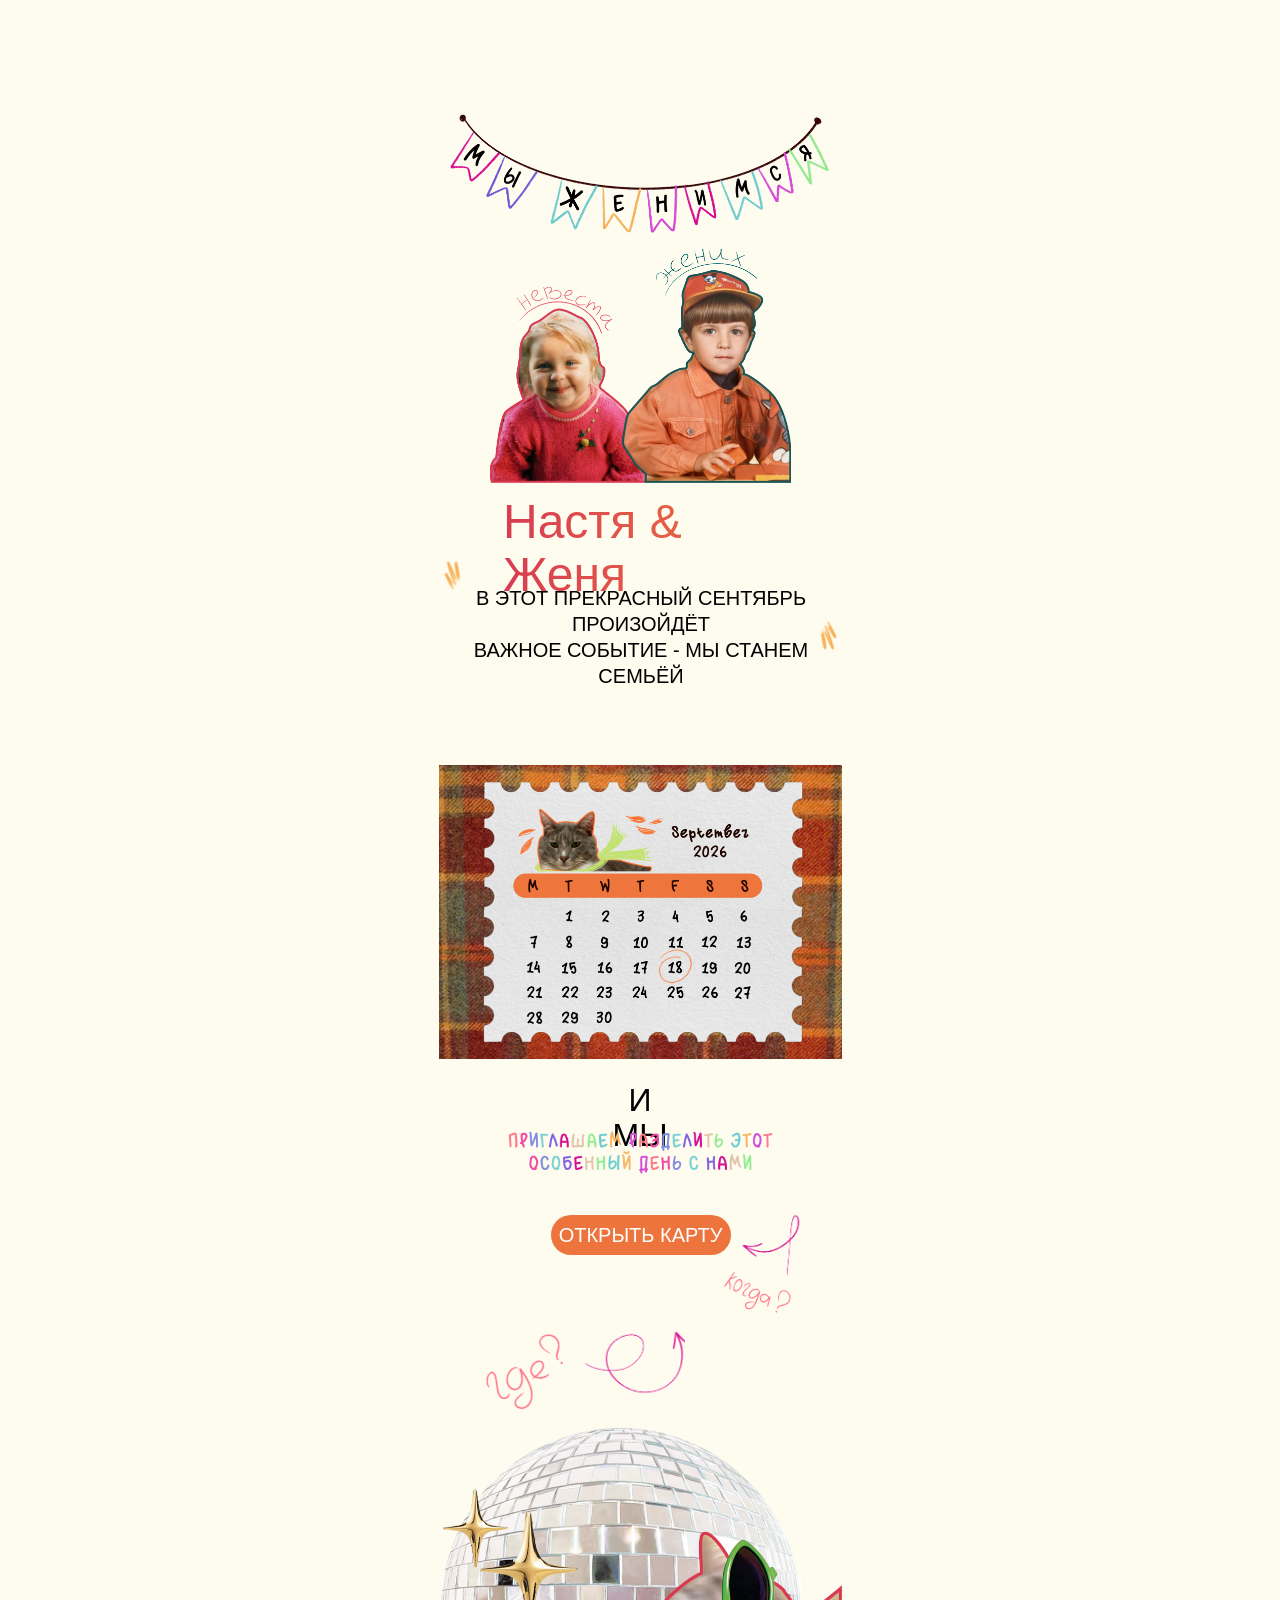
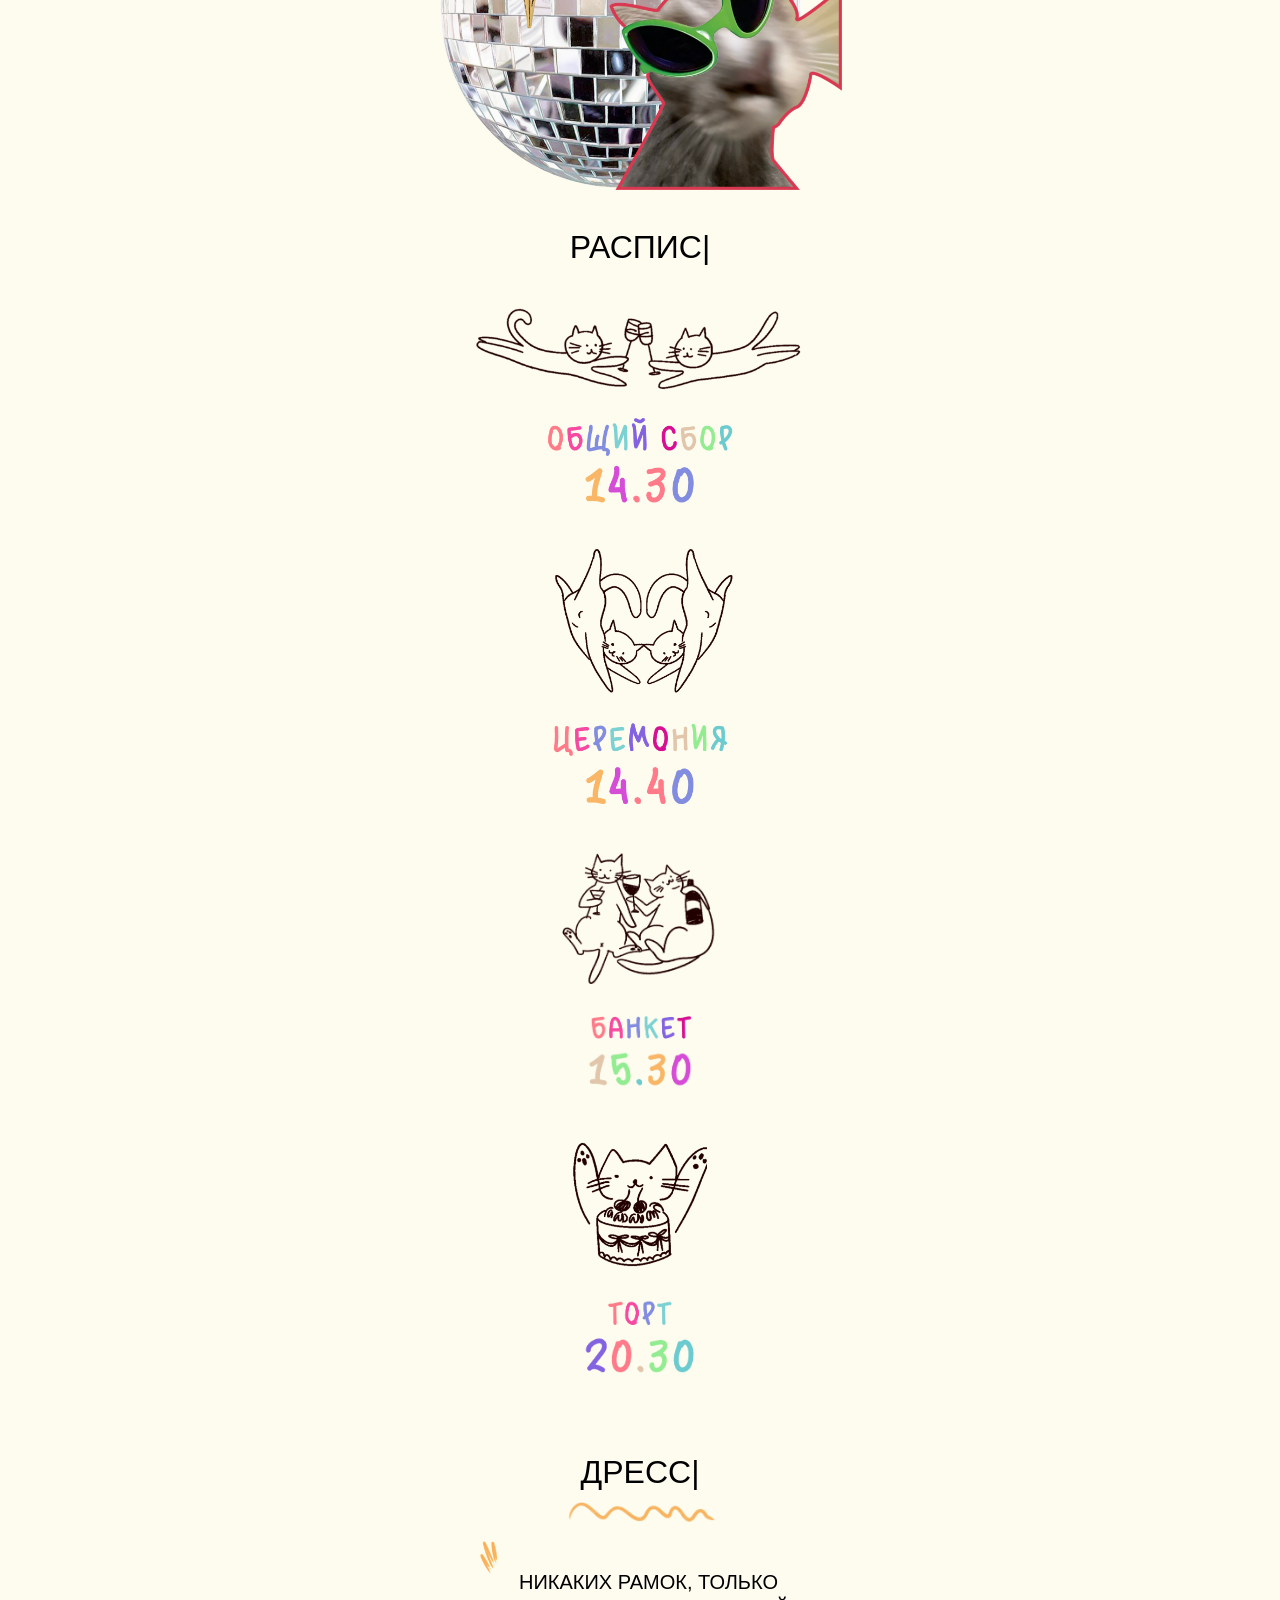
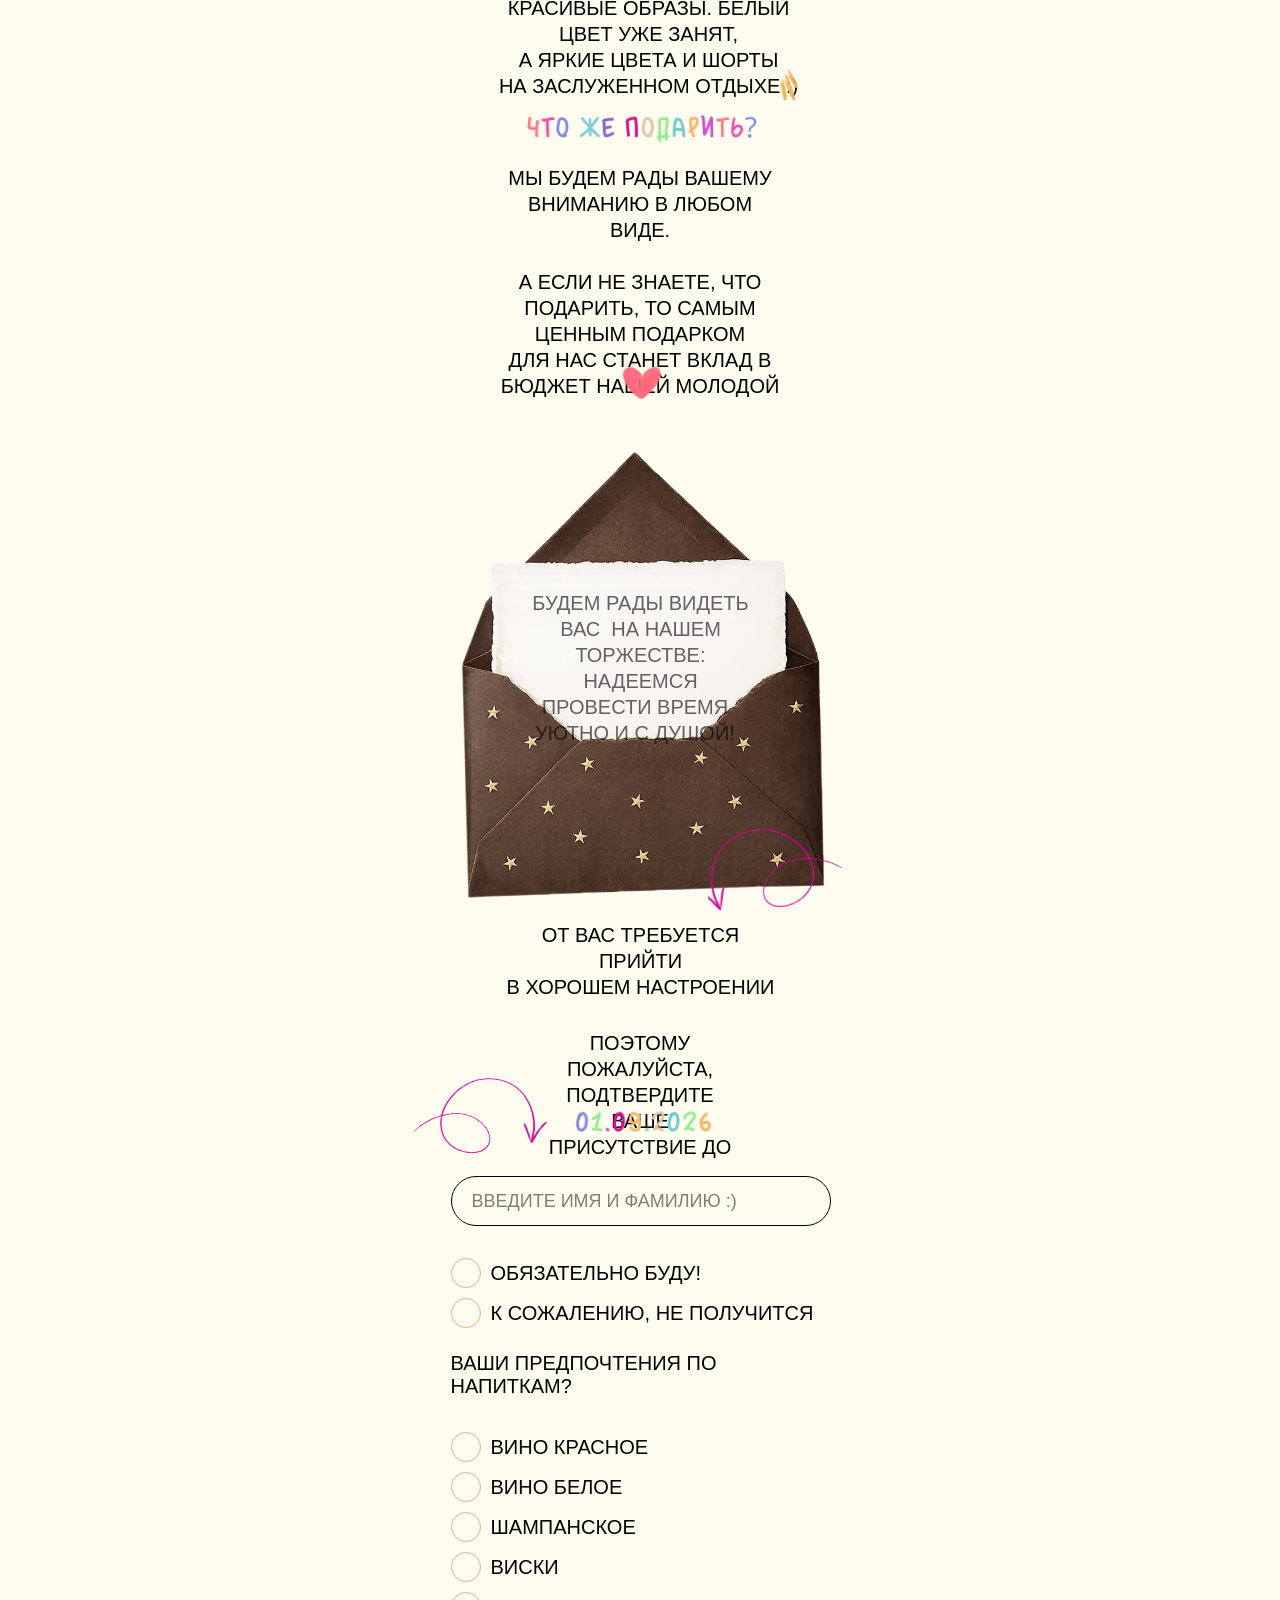
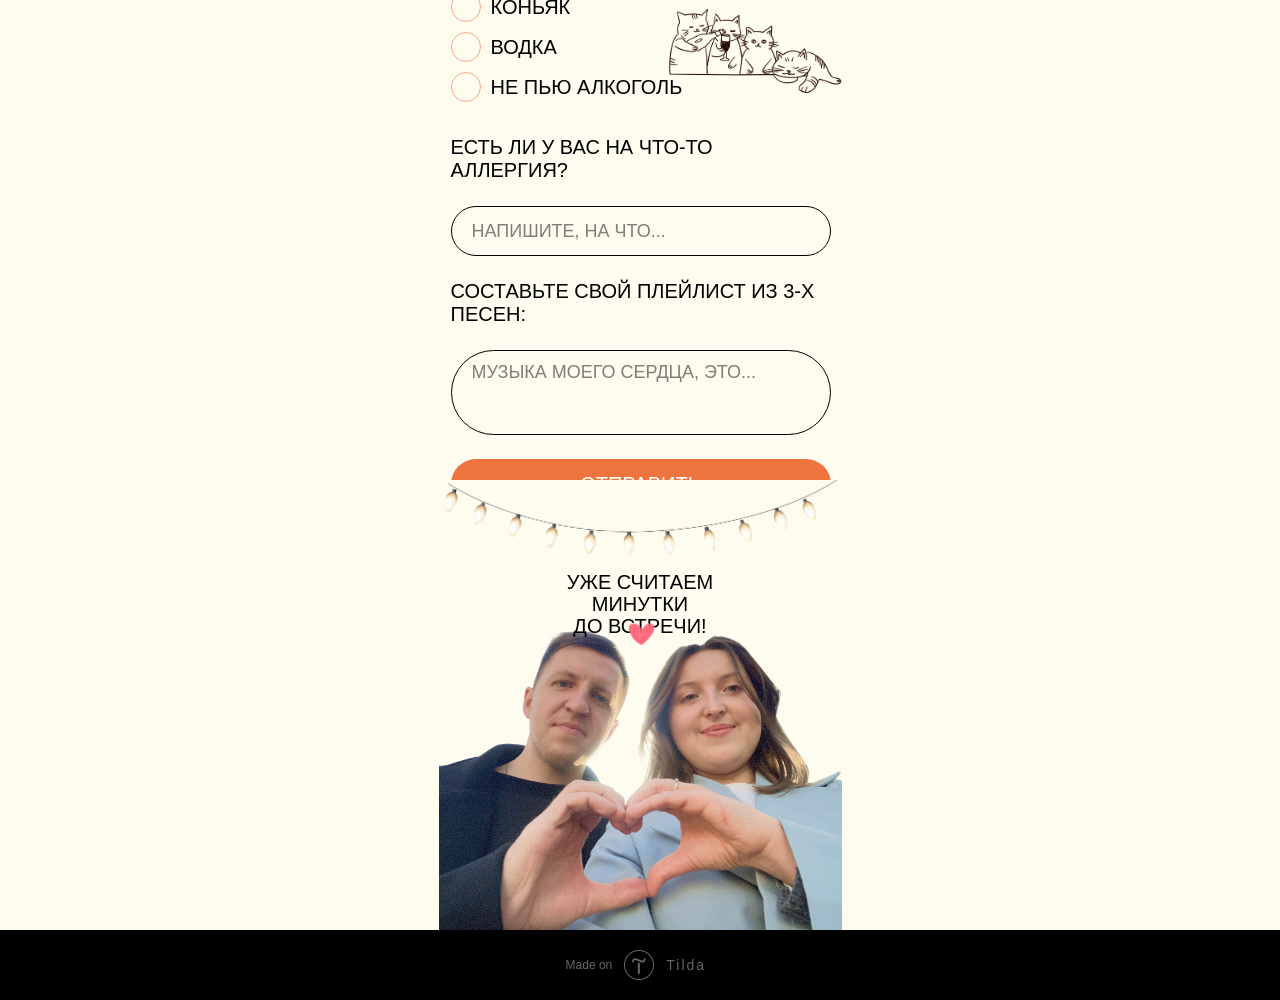
==== index.html @ 3c8f3f9c "renamed:    page196505209.html -> index.html" ====
<!DOCTYPE html> <html> <head> <meta charset="utf-8" /> <meta http-equiv="Content-Type" content="text/html; charset=utf-8" /> <meta name="viewport" content="width=device-width, initial-scale=1.0" /> <!--metatextblock--> <title>Настя и Женя - Мы женимся</title> <meta name="description" content="Этим прекрасным сентябрем, мы становимся семьей! Добро пожаловать!" /> <meta property="og:url" content="https://nastyajenya-wedding.tilda.ws" /> <meta property="og:title" content="Настя и Женя - Мы женимся" /> <meta property="og:description" content="Этим прекрасным сентябрем, мы становимся семьей! Добро пожаловать!" /> <meta property="og:type" content="website" /> <link rel="canonical" href="https://nastyajenya-wedding.tilda.ws"> <!--/metatextblock--> <meta name="format-detection" content="telephone=no" /> <meta http-equiv="x-dns-prefetch-control" content="on"> <link rel="dns-prefetch" href="https://ws.tildacdn.com">  <!--favicons--> <link rel="shortcut icon" href="/images/tildafavicon.ico" type="image/x-icon"/> <!--/favicons--> <!-- Assets --> <script src="https://neo.tildacdn.com/js/tilda-fallback-1.0.min.js" async charset="utf-8"></script> <link rel="stylesheet" href="/css/tilda-grid-3.0.min.css" type="text/css" media="all" onerror="this.loaderr='y';"/> <link rel="stylesheet" href="/css/tilda-blocks-page196505209.min.css?t=1787654492" type="text/css" media="all" onerror="this.loaderr='y';" /> <link rel="stylesheet" href="/css/tilda-animation-2.0.min.css" type="text/css" media="all" onerror="this.loaderr='y';" /> <link rel="stylesheet" href="/css/tilda-forms-1.0.min.css" type="text/css" media="all" onerror="this.loaderr='y';" /> <script nomodule src="/js/tilda-polyfill-1.0.min.js" charset="utf-8"></script> <script type="text/javascript">function t_onReady(func) {if(document.readyState!='loading') {func();} else {document.addEventListener('DOMContentLoaded',func);}}
function t_onFuncLoad(funcName,okFunc,time) {if(typeof window[funcName]==='function') {okFunc();} else {setTimeout(function() {t_onFuncLoad(funcName,okFunc,time);},(time||100));}}function t396_initialScale(t){var e=document.getElementById("rec"+t);if(e){var i=e.querySelector(".t396__artboard");if(i){window.tn_scale_initial_window_width||(window.tn_scale_initial_window_width=document.documentElement.clientWidth);var a=window.tn_scale_initial_window_width,r=[],n,l=i.getAttribute("data-artboard-screens");if(l){l=l.split(",");for(var o=0;o<l.length;o++)r[o]=parseInt(l[o],10)}else r=[320,480,640,960,1200];for(var o=0;o<r.length;o++){var d=r[o];a>=d&&(n=d)}var _="edit"===window.allrecords.getAttribute("data-tilda-mode"),c="center"===t396_getFieldValue(i,"valign",n,r),s="grid"===t396_getFieldValue(i,"upscale",n,r),w=t396_getFieldValue(i,"height_vh",n,r),g=t396_getFieldValue(i,"height",n,r),u=!!window.opr&&!!window.opr.addons||!!window.opera||-1!==navigator.userAgent.indexOf(" OPR/");if(!_&&c&&!s&&!w&&g&&!u){var h=parseFloat((a/n).toFixed(3)),f=[i,i.querySelector(".t396__carrier"),i.querySelector(".t396__filter")],v=Math.floor(parseInt(g,10)*h)+"px",p;i.style.setProperty("--initial-scale-height",v);for(var o=0;o<f.length;o++)f[o].style.setProperty("height","var(--initial-scale-height)");t396_scaleInitial__getElementsToScale(i).forEach((function(t){t.style.zoom=h}))}}}}function t396_scaleInitial__getElementsToScale(t){return t?Array.prototype.slice.call(t.children).filter((function(t){return t&&(t.classList.contains("t396__elem")||t.classList.contains("t396__group"))})):[]}function t396_getFieldValue(t,e,i,a){var r,n=a[a.length-1];if(!(r=i===n?t.getAttribute("data-artboard-"+e):t.getAttribute("data-artboard-"+e+"-res-"+i)))for(var l=0;l<a.length;l++){var o=a[l];if(!(o<=i)&&(r=o===n?t.getAttribute("data-artboard-"+e):t.getAttribute("data-artboard-"+e+"-res-"+o)))break}return r}window.TN_SCALE_INITIAL_VER="1.0",window.tn_scale_initial_window_width=null;</script> <script src="/js/tilda-scripts-3.0.min.js" charset="utf-8" defer onerror="this.loaderr='y';"></script> <script src="/js/tilda-blocks-page196505209.min.js?t=1787654492" charset="utf-8" async onerror="this.loaderr='y';"></script> <script src="/js/lazyload-1.3.min.export.js" charset="utf-8" async onerror="this.loaderr='y';"></script> <script src="/js/tilda-animation-2.0.min.js" charset="utf-8" async onerror="this.loaderr='y';"></script> <script src="/js/tilda-zero-1.1.min.js" charset="utf-8" async onerror="this.loaderr='y';"></script> <script src="/js/tilda-t635-typed-1.0.min.js" charset="utf-8" async onerror="this.loaderr='y';"></script> <script src="/js/tilda-forms-1.0.min.js" charset="utf-8" async onerror="this.loaderr='y';"></script> <script src="/js/tilda-zero-forms-1.0.min.js" charset="utf-8" async onerror="this.loaderr='y';"></script> <script src="/js/tilda-zero-scale-1.0.min.js" charset="utf-8" async onerror="this.loaderr='y';"></script> <script src="/js/tilda-events-1.0.min.js" charset="utf-8" async onerror="this.loaderr='y';"></script> <script type="text/javascript">window.dataLayer=window.dataLayer||[];</script> <script type="text/javascript">(function() {var ttt='cebo';var tt='oog';var re=new RegExp("bot|g" + tt + "le|yandex|baidu|bing|msn|duckduckbot|teoma|slurp|crawler|spider|robot|crawling|fa" + ttt + "ok","i");if((re.test(navigator.userAgent))===false&&typeof(sessionStorage)!='undefined'&&sessionStorage.getItem('visited')!=='y'&&document.visibilityState){var style=document.createElement('style');style.type='text/css';style.innerHTML='@media screen and (min-width: 980px) {.t-records {opacity: 0;}.t-records_animated {-webkit-transition: opacity ease-in-out .2s;-moz-transition: opacity ease-in-out .2s;-o-transition: opacity ease-in-out .2s;transition: opacity ease-in-out .2s;}.t-records.t-records_visible {opacity: 1;}}';document.getElementsByTagName('head')[0].appendChild(style);function t_setvisRecs(){var alr=document.querySelectorAll('.t-records');Array.prototype.forEach.call(alr,function(el) {el.classList.add("t-records_animated");});setTimeout(function() {Array.prototype.forEach.call(alr,function(el) {el.classList.add("t-records_visible");});sessionStorage.setItem("visited","y");},400);}
document.addEventListener('DOMContentLoaded',t_setvisRecs);}})();</script></head> <body class="t-body" style="margin:0;"> <!--allrecords--> <div id="allrecords" data-tilda-export="yes" class="t-records" data-hook="blocks-collection-content-node" data-tilda-project-id="32782109" data-tilda-page-id="196505209" data-tilda-formskey="4d643c7e4a899d64fe42d8e432782109" data-tilda-cookie="no" data-tilda-lazy="yes" data-tilda-root-zone="com" data-tilda-project-country="RU"> <div id="rec3158245501" class="r t-rec" style=" " data-animationappear="off" data-record-type="396"> <!-- T396 --> <style>#rec3158245501 .t396__artboard{min-height:550px;height:85vh;background-color:#fefcef;}#rec3158245501 .t396__filter{min-height:550px;height:85vh;}#rec3158245501 .t396__carrier{min-height:550px;height:85vh;background-position:center center;background-attachment:scroll;background-size:cover;background-repeat:no-repeat;}@media screen and (max-width:402px){#rec3158245501 .t396__artboard,#rec3158245501 .t396__filter,#rec3158245501 .t396__carrier{}#rec3158245501 .t396__filter{}#rec3158245501 .t396__carrier{background-attachment:scroll;}}#rec3158245501 .tn-elem[data-elem-id="1787152535858"]{z-index:3;top:calc(42.5vh + 275px - 255px + -175px);left:calc(50% - 150.5px + 0px);width:301px;height:255px;}#rec3158245501 .tn-elem[data-elem-id="1787152535858"] .tn-atom{border-radius:0px 0px 0px 0px;background-position:center center;background-size:cover;background-repeat:no-repeat;border-width:var(--t396-borderwidth,0);border-style:var(--t396-borderstyle,solid);border-color:var(--t396-bordercolor,transparent);transition:background-color var(--t396-speedhover,0s) ease-in-out,color var(--t396-speedhover,0s) ease-in-out,border-color var(--t396-speedhover,0s) ease-in-out,box-shadow var(--t396-shadowshoverspeed,0.2s) ease-in-out;}@media screen and (max-width:402px){#rec3158245501 .tn-elem[data-elem-id="1787152535858"]{display:table;top:calc(550px - 255px + -176px);left:calc(50% - 150.5px + 1px);width:301px;height:254px;}}#rec3158245501 .tn-elem[data-elem-id="1787152609378"]{z-index:3;top:calc(42.5vh - 275px + 0px);left:calc(50% - 201.5px + 8px);width:403px;height:145px;}#rec3158245501 .tn-elem[data-elem-id="1787152609378"] .tn-atom{border-radius:0px 0px 0px 0px;background-position:center center;background-size:cover;background-repeat:no-repeat;border-width:var(--t396-borderwidth,0);border-style:var(--t396-borderstyle,solid);border-color:var(--t396-bordercolor,transparent);transition:background-color var(--t396-speedhover,0s) ease-in-out,color var(--t396-speedhover,0s) ease-in-out,border-color var(--t396-speedhover,0s) ease-in-out,box-shadow var(--t396-shadowshoverspeed,0.2s) ease-in-out;}@media screen and (max-width:402px){#rec3158245501 .tn-elem[data-elem-id="1787152609378"]{display:table;top:0px;left:calc(50% - 200px + 4px);width:408px;height:144px;}}#rec3158245501 .tn-elem[data-elem-id="1787153445156"]{z-index:3;top:calc(42.5vh - 275px + 387px);left:calc(50% - 201.5px + 64px);width:275px;height:53px;}#rec3158245501 .tn-elem[data-elem-id="1787153445156"] .tn-atom{vertical-align:middle;color:transparent;background-image:linear-gradient(0.25turn,rgba(215,60,82,1) 0%,rgba(238,116,62,1) 100%);-webkit-background-clip:text;will-change:transform;font-size:48px;font-family:var(--t-text-font,Arial);line-height:1.1;font-weight:400;background-position:center center;border-width:var(--t396-borderwidth,0);border-style:var(--t396-borderstyle,solid);border-color:var(--t396-bordercolor,transparent);transition:background-color var(--t396-speedhover,0s) ease-in-out,color var(--t396-speedhover,0s) ease-in-out,border-color var(--t396-speedhover,0s) ease-in-out,box-shadow var(--t396-shadowshoverspeed,0.2s) ease-in-out;--t396-shadow-text-opacity:100%;text-shadow:var(--t396-shadow-text-x,0px) var(--t396-shadow-text-y,0px) var(--t396-shadow-text-blur,0px) rgba(var(--t396-shadow-text-color),var(--t396-shadow-text-opacity,100%));}@media screen and (max-width:402px){#rec3158245501 .tn-elem[data-elem-id="1787153445156"]{display:table;top:386px;left:calc(50% - 200px + 63px);width:px;}#rec3158245501 .tn-elem[data-elem-id="1787153445156"] .tn-atom{white-space:normal;background-size:cover;}}#rec3158245501 .tn-elem[data-elem-id="1787153730765"]{color:#000000;text-align:center;z-index:3;top:calc(42.5vh - 275px + 477px);left:calc(50% - 201.5px + 21px);width:363px;height:auto;}#rec3158245501 .tn-elem[data-elem-id="1787153730765"] .tn-atom{vertical-align:middle;color:#000000;font-size:20px;font-family:var(--t-text-font,Arial);line-height:1.3;font-weight:400;text-transform:uppercase;background-position:center center;border-width:var(--t396-borderwidth,0);border-style:var(--t396-borderstyle,solid);border-color:var(--t396-bordercolor,transparent);transition:background-color var(--t396-speedhover,0s) ease-in-out,color var(--t396-speedhover,0s) ease-in-out,border-color var(--t396-speedhover,0s) ease-in-out,box-shadow var(--t396-shadowshoverspeed,0.2s) ease-in-out;--t396-shadow-text-opacity:100%;text-shadow:var(--t396-shadow-text-x,0px) var(--t396-shadow-text-y,0px) var(--t396-shadow-text-blur,0px) rgba(var(--t396-shadow-text-color),var(--t396-shadow-text-opacity,100%));}@media screen and (max-width:402px){#rec3158245501 .tn-elem[data-elem-id="1787153730765"]{display:table;top:479px;left:calc(50% - 200px + 19px);width:px;height:auto;}#rec3158245501 .tn-elem[data-elem-id="1787153730765"] .tn-atom{white-space:normal;background-size:cover;}}#rec3158245501 .tn-elem[data-elem-id="1787154121049"]{z-index:3;top:calc(42.5vh - 275px + 513px);left:calc(50% - 201.5px + 379px);width:20px;height:30px;}#rec3158245501 .tn-elem[data-elem-id="1787154121049"] .tn-atom{border-radius:0px 0px 0px 0px;background-position:center center;background-size:cover;background-repeat:no-repeat;border-width:var(--t396-borderwidth,0);border-style:var(--t396-borderstyle,solid);border-color:var(--t396-bordercolor,transparent);transition:background-color var(--t396-speedhover,0s) ease-in-out,color var(--t396-speedhover,0s) ease-in-out,border-color var(--t396-speedhover,0s) ease-in-out,box-shadow var(--t396-shadowshoverspeed,0.2s) ease-in-out;-webkit-transform:rotate(180deg);-moz-transform:rotate(180deg);transform:rotate(180deg);}@media screen and (max-width:402px){#rec3158245501 .tn-elem[data-elem-id="1787154121049"]{display:table;top:522px;left:calc(50% - 200px + 375px);}}#rec3158245501 .tn-elem[data-elem-id="1787154170914000002"]{z-index:3;top:calc(42.5vh - 275px + 452px);left:calc(50% - 201.5px + 4px);width:20px;height:30px;}#rec3158245501 .tn-elem[data-elem-id="1787154170914000002"] .tn-atom{border-radius:0px 0px 0px 0px;background-position:center center;background-size:cover;background-repeat:no-repeat;border-width:var(--t396-borderwidth,0);border-style:var(--t396-borderstyle,solid);border-color:var(--t396-bordercolor,transparent);transition:background-color var(--t396-speedhover,0s) ease-in-out,color var(--t396-speedhover,0s) ease-in-out,border-color var(--t396-speedhover,0s) ease-in-out,box-shadow var(--t396-shadowshoverspeed,0.2s) ease-in-out;}@media screen and (max-width:402px){#rec3158245501 .tn-elem[data-elem-id="1787154170914000002"]{display:table;top:449px;left:calc(50% - 200px + 0px);width:20px;height:30px;}}</style> <div class='t396'> <div class="t396__artboard" data-artboard-recid="3158245501" data-artboard-screens="400,403" data-artboard-height="550" data-artboard-valign="center" data-artboard-height_vh="85" data-artboard-upscale="grid"> <div class="t396__carrier" data-artboard-recid="3158245501"></div> <div class="t396__filter" data-artboard-recid="3158245501"></div> <div class='t396__elem tn-elem tn-elem__31582455011787152535858' data-elem-id='1787152535858' data-elem-type='shape' data-field-top-value="-175" data-field-left-value="0" data-field-height-value="255" data-field-width-value="301" data-field-axisy-value="bottom" data-field-axisx-value="center" data-field-container-value="grid" data-field-topunits-value="px" data-field-leftunits-value="px" data-field-heightunits-value="px" data-field-widthunits-value="px" data-field-top-res-400-value="-176" data-field-left-res-400-value="1" data-field-height-res-400-value="254" data-field-width-res-400-value="301"> <div class='tn-atom t-bgimg' data-original="/images/tild3966-3834-4439-b531-386536353866____.png"
aria-label='' role="img"> </div> </div> <div class='t396__elem tn-elem tn-elem__31582455011787152609378 t-animate' data-elem-id='1787152609378' data-elem-type='shape' data-field-top-value="0" data-field-left-value="8" data-field-height-value="145" data-field-width-value="403" data-field-axisy-value="top" data-field-axisx-value="left" data-field-container-value="grid" data-field-topunits-value="px" data-field-leftunits-value="px" data-field-heightunits-value="px" data-field-widthunits-value="px" data-animate-style="fadeindown" data-animate-duration="1" data-animate-distance="100" data-animate-mobile="y" data-field-top-res-400-value="0" data-field-left-res-400-value="4" data-field-height-res-400-value="144" data-field-width-res-400-value="408"> <div class='tn-atom t-bgimg' data-original="/images/tild3432-3964-4831-a666-633435316364__photo.png"
aria-label='' role="img"> </div> </div> <div class='t396__elem tn-elem tn-elem__31582455011787153445156' data-elem-id='1787153445156' data-elem-type='text' data-field-top-value="387" data-field-left-value="64" data-field-height-value="53" data-field-width-value="275" data-field-axisy-value="top" data-field-axisx-value="left" data-field-container-value="grid" data-field-topunits-value="px" data-field-leftunits-value="px" data-field-heightunits-value="px" data-field-widthunits-value="px" data-animate-mobile="y" data-field-textfit-value="fixedsize" data-field-fontsize-value="48" data-field-top-res-400-value="386" data-field-left-res-400-value="63"> <div class='tn-atom'field='tn_text_1787153445156'>Настя &amp; Женя</div> </div> <div class='t396__elem tn-elem tn-elem__31582455011787153730765' data-elem-id='1787153730765' data-elem-type='text' data-field-top-value="477" data-field-left-value="21" data-field-height-value="52" data-field-width-value="363" data-field-axisy-value="top" data-field-axisx-value="left" data-field-container-value="grid" data-field-topunits-value="px" data-field-leftunits-value="px" data-field-heightunits-value="px" data-field-widthunits-value="px" data-animate-mobile="y" data-field-textfit-value="autoheight" data-field-fontsize-value="20" data-field-top-res-400-value="479" data-field-left-res-400-value="19"> <div class='tn-atom'field='tn_text_1787153730765'>в этот прекрасный сентябрь произойдёт<br />важное событие - мы станем семьёй</div> </div> <div class='t396__elem tn-elem tn-elem__31582455011787154121049 t-animate' data-elem-id='1787154121049' data-elem-type='shape' data-field-top-value="513" data-field-left-value="379" data-field-height-value="30" data-field-width-value="20" data-field-axisy-value="top" data-field-axisx-value="left" data-field-container-value="grid" data-field-topunits-value="px" data-field-leftunits-value="px" data-field-heightunits-value="px" data-field-widthunits-value="px" data-animate-style="fadeinleft" data-animate-duration="1" data-animate-distance="100" data-animate-trigger-offset="50" data-animate-mobile="y" data-field-widthmode-value="fixed" data-field-heightmode-value="fixed" data-field-top-res-400-value="522" data-field-left-res-400-value="375"> <div class='tn-atom t-bgimg' data-original="/images/tild6438-6233-4139-a239-633338303565__zvezdy_polosochki_2.png"
aria-label='' role="img"> </div> </div> <div class='t396__elem tn-elem tn-elem__31582455011787154170914000002 t-animate' data-elem-id='1787154170914000002' data-elem-type='shape' data-field-top-value="452" data-field-left-value="4" data-field-height-value="30" data-field-width-value="20" data-field-axisy-value="top" data-field-axisx-value="left" data-field-container-value="grid" data-field-topunits-value="px" data-field-leftunits-value="px" data-field-heightunits-value="px" data-field-widthunits-value="px" data-animate-style="fadeinright" data-animate-duration="1" data-animate-distance="100" data-animate-trigger-offset="50" data-animate-mobile="y" data-field-widthmode-value="fixed" data-field-heightmode-value="fixed" data-field-top-res-400-value="449" data-field-left-res-400-value="0" data-field-height-res-400-value="30" data-field-width-res-400-value="20" data-field-container-res-400-value="grid"> <div class='tn-atom t-bgimg' data-original="/images/tild6438-6233-4139-a239-633338303565__zvezdy_polosochki_2.png"
aria-label='' role="img"> </div> </div> </div> </div> <script>t_onReady(function() {t_onFuncLoad('t396_init',function() {t396_init('3158245501');});});</script> <!-- /T396 --> </div> <div id="rec3177687701" class="r t-rec" style=" " data-animationappear="off" data-record-type="396"> <!-- T396 --> <style>#rec3177687701 .t396__artboard{min-height:550px;height:0vh;background-color:#fefcef;}#rec3177687701 .t396__filter{min-height:550px;height:0vh;}#rec3177687701 .t396__carrier{min-height:550px;height:0vh;background-position:center center;background-attachment:scroll;background-size:cover;background-repeat:no-repeat;}@media screen and (max-width:402px){#rec3177687701 .t396__artboard,#rec3177687701 .t396__filter,#rec3177687701 .t396__carrier{}#rec3177687701 .t396__filter{}#rec3177687701 .t396__carrier{background-attachment:scroll;}}#rec3177687701 .tn-elem[data-elem-id="1787217645860"]{color:#000000;text-align:center;z-index:3;top:318px;left:calc(50% - 201.5px + 165px);width:73px;height:auto;}#rec3177687701 .tn-elem[data-elem-id="1787217645860"] .tn-atom{vertical-align:middle;color:#000000;font-size:32px;font-family:var(--t-text-font,Arial);line-height:1.1;font-weight:400;text-transform:uppercase;background-position:center center;border-width:var(--t396-borderwidth,0);border-style:var(--t396-borderstyle,solid);border-color:var(--t396-bordercolor,transparent);transition:background-color var(--t396-speedhover,0s) ease-in-out,color var(--t396-speedhover,0s) ease-in-out,border-color var(--t396-speedhover,0s) ease-in-out,box-shadow var(--t396-shadowshoverspeed,0.2s) ease-in-out;--t396-shadow-text-opacity:100%;text-shadow:var(--t396-shadow-text-x,0px) var(--t396-shadow-text-y,0px) var(--t396-shadow-text-blur,0px) rgba(var(--t396-shadow-text-color),var(--t396-shadow-text-opacity,100%));}@media screen and (max-width:402px){#rec3177687701 .tn-elem[data-elem-id="1787217645860"]{display:table;left:calc(50% - 200px + 164px);width:px;height:auto;}#rec3177687701 .tn-elem[data-elem-id="1787217645860"] .tn-atom{white-space:normal;background-size:cover;}}#rec3177687701 .tn-elem[data-elem-id="1787218428026"]{z-index:3;top:365px;left:calc(50% - 201.5px + 63px);width:277px;height:45px;}#rec3177687701 .tn-elem[data-elem-id="1787218428026"] .tn-atom{border-radius:0px 0px 0px 0px;background-position:center center;background-size:cover;background-repeat:no-repeat;border-width:var(--t396-borderwidth,0);border-style:var(--t396-borderstyle,solid);border-color:var(--t396-bordercolor,transparent);transition:background-color var(--t396-speedhover,0s) ease-in-out,color var(--t396-speedhover,0s) ease-in-out,border-color var(--t396-speedhover,0s) ease-in-out,box-shadow var(--t396-shadowshoverspeed,0.2s) ease-in-out;}@media screen and (max-width:402px){#rec3177687701 .tn-elem[data-elem-id="1787218428026"]{display:table;left:calc(50% - 200px + 62px);}}#rec3177687701 .tn-elem[data-elem-id="1787218473862"]{color:#ffffff;text-align:center;z-index:3;top:450px;left:calc(50% - 201.5px + 112px);width:180px;height:40px;}#rec3177687701 .tn-elem[data-elem-id="1787218473862"] .tn-atom{color:#ffffff;font-size:20px;font-family:var(--t-text-font,Arial);line-height:1.3;font-weight:400;border-radius:30px 30px 30px 30px;background-position:center center;--t396-speedhover:0.2s;transition:background-color var(--t396-speedhover,0s) ease-in-out,color var(--t396-speedhover,0s) ease-in-out,border-color var(--t396-speedhover,0s) ease-in-out,box-shadow var(--t396-shadowshoverspeed,0.2s) ease-in-out;--t396-bgcolor-color:#ee743e;--t396-bgcolor-image:none;background-color:var(--t396-bgcolor-color,transparent);-webkit-box-pack:center;-ms-flex-pack:center;justify-content:center;}#rec3177687701 .tn-elem[data-elem-id="1787218473862"] .tn-atom::after{display:none;}#rec3177687701 .tn-elem[data-elem-id="1787218473862"] .tn-atom .tn-atom__button-content{column-gap:10px;padding:0px 0px 0px 0px;}#rec3177687701 .tn-elem[data-elem-id="1787218473862"] .tn-atom .tn-atom__button-text{transition:color var(--t396-speedhover,0s) ease-in-out;color:#ffffff;}#rec3177687701 .tn-elem[data-elem-id="1787218473862"] .tn-atom .tn-atom__button-border::before{display:none;}#rec3177687701 .tn-elem[data-elem-id="1787218473862"] .tn-atom .tn-atom__button-border::after{display:none;}@media (hover),(min-width:0\0){#rec3177687701 .tn-elem[data-elem-id="1787218473862"] .tn-atom:hover::after{opacity:0;}#rec3177687701 .tn-elem[data-elem-id="1787218473862"] .tn-atom:hover{animation-name:none;}}@media screen and (max-width:402px){#rec3177687701 .tn-elem[data-elem-id="1787218473862"]{display:block;left:calc(50% - 200px + 110px);width:px;}#rec3177687701 .tn-elem[data-elem-id="1787218473862"] .tn-atom{white-space:normal;background-size:cover;background-color:var(--t396-bgcolor-color,transparent);}#rec3177687701 .tn-elem[data-elem-id="1787218473862"] .tn-atom::after{display:none;}#rec3177687701 .tn-elem[data-elem-id="1787218473862"] .tn-atom .tn-atom__button-text{overflow:visible;}#rec3177687701 .tn-elem[data-elem-id="1787218473862"] .tn-atom .tn-atom__button-border::before{display:none;}#rec3177687701 .tn-elem[data-elem-id="1787218473862"] .tn-atom .tn-atom__button-border::after{display:none;}@media (hover),(min-width:0\0){#rec3177687701 .tn-elem[data-elem-id="1787218473862"] .tn-atom:hover::after{opacity:0;}#rec3177687701 .tn-elem[data-elem-id="1787218473862"] .tn-atom:hover{animation-name:none;}}}#rec3177687701 .tn-elem[data-elem-id="1787218613726"]{z-index:3;top:426px;left:calc(50% - 201.5px + 283px);width:111px;height:90px;}#rec3177687701 .tn-elem[data-elem-id="1787218613726"] .tn-atom{border-radius:0px 0px 0px 0px;background-position:center center;background-size:cover;background-repeat:no-repeat;border-width:var(--t396-borderwidth,0);border-style:var(--t396-borderstyle,solid);border-color:var(--t396-bordercolor,transparent);transition:background-color var(--t396-speedhover,0s) ease-in-out,color var(--t396-speedhover,0s) ease-in-out,border-color var(--t396-speedhover,0s) ease-in-out,box-shadow var(--t396-shadowshoverspeed,0.2s) ease-in-out;}@media screen and (max-width:402px){#rec3177687701 .tn-elem[data-elem-id="1787218613726"]{display:table;left:calc(50% - 200px + 283px);}}#rec3177687701 .tn-elem[data-elem-id="1787218684858"]{z-index:3;top:503px;left:calc(50% - 201.5px + 272px);width:96px;height:47px;}#rec3177687701 .tn-elem[data-elem-id="1787218684858"] .tn-atom{border-radius:0px 0px 0px 0px;background-position:center center;background-size:cover;background-repeat:no-repeat;border-width:var(--t396-borderwidth,0);border-style:var(--t396-borderstyle,solid);border-color:var(--t396-bordercolor,transparent);transition:background-color var(--t396-speedhover,0s) ease-in-out,color var(--t396-speedhover,0s) ease-in-out,border-color var(--t396-speedhover,0s) ease-in-out,box-shadow var(--t396-shadowshoverspeed,0.2s) ease-in-out;-webkit-transform:rotate(5deg);-moz-transform:rotate(5deg);transform:rotate(5deg);}@media screen and (max-width:402px){#rec3177687701 .tn-elem[data-elem-id="1787218684858"]{display:table;left:calc(50% - 200px + 272px);}}#rec3177687701 .tn-elem[data-elem-id="1787306060714"]{z-index:3;top:0px;left:calc(50% - 201.5px + 0px);width:403px;height:294px;}#rec3177687701 .tn-elem[data-elem-id="1787306060714"] .tn-atom{border-radius:0px 0px 0px 0px;background-position:center center;background-size:cover;background-repeat:no-repeat;border-width:var(--t396-borderwidth,0);border-style:var(--t396-borderstyle,solid);border-color:var(--t396-bordercolor,transparent);transition:background-color var(--t396-speedhover,0s) ease-in-out,color var(--t396-speedhover,0s) ease-in-out,border-color var(--t396-speedhover,0s) ease-in-out,box-shadow var(--t396-shadowshoverspeed,0.2s) ease-in-out;}@media screen and (max-width:402px){#rec3177687701 .tn-elem[data-elem-id="1787306060714"]{display:table;left:calc(50% - 200px + 0px);}}#rec3177687701 .tn-elem[data-elem-id="1787306111829"]{z-index:3;top:182px;left:calc(50% - 201.5px + 216px);width:39px;height:39px;}#rec3177687701 .tn-elem[data-elem-id="1787306111829"] .tn-atom{border-radius:0px 0px 0px 0px;background-position:center center;background-size:cover;background-repeat:no-repeat;border-width:var(--t396-borderwidth,0);border-style:var(--t396-borderstyle,solid);border-color:var(--t396-bordercolor,transparent);transition:background-color var(--t396-speedhover,0s) ease-in-out,color var(--t396-speedhover,0s) ease-in-out,border-color var(--t396-speedhover,0s) ease-in-out,box-shadow var(--t396-shadowshoverspeed,0.2s) ease-in-out;}@media screen and (max-width:402px){#rec3177687701 .tn-elem[data-elem-id="1787306111829"]{display:table;left:calc(50% - 200px + 216px);}}</style> <div class='t396'> <div class="t396__artboard" data-artboard-recid="3177687701" data-artboard-screens="400,403" data-artboard-height="550" data-artboard-valign="center" data-artboard-upscale="grid"> <div class="t396__carrier" data-artboard-recid="3177687701"></div> <div class="t396__filter" data-artboard-recid="3177687701"></div> <div class='t396__elem tn-elem tn-elem__31776877011787217645860' data-elem-id='1787217645860' data-elem-type='text' data-field-top-value="318" data-field-left-value="165" data-field-height-value="35" data-field-width-value="73" data-field-axisy-value="top" data-field-axisx-value="left" data-field-container-value="grid" data-field-topunits-value="px" data-field-leftunits-value="px" data-field-heightunits-value="px" data-field-widthunits-value="px" data-animate-mobile="y" data-field-textfit-value="autoheight" data-field-fontsize-value="32" data-field-left-res-400-value="164"> <div class='tn-atom'field='tn_text_1787217645860'>и мы</div> </div> <div class='t396__elem tn-elem tn-elem__31776877011787218428026' data-elem-id='1787218428026' data-elem-type='shape' data-field-top-value="365" data-field-left-value="63" data-field-height-value="45" data-field-width-value="277" data-field-axisy-value="top" data-field-axisx-value="left" data-field-container-value="grid" data-field-topunits-value="px" data-field-leftunits-value="px" data-field-heightunits-value="px" data-field-widthunits-value="px" data-field-widthmode-value="fixed" data-field-heightmode-value="fixed" data-field-left-res-400-value="62"> <div class='tn-atom t-bgimg' data-original="/images/tild3838-3431-4030-b938-636330613766__photo.png"
aria-label='' role="img"> </div> </div> <div class='t396__elem tn-elem tn-elem__31776877011787218473862' data-elem-id='1787218473862' data-elem-type='button' data-field-top-value="450" data-field-left-value="112" data-field-height-value="40" data-field-width-value="180" data-field-axisy-value="top" data-field-axisx-value="left" data-field-container-value="grid" data-field-topunits-value="px" data-field-leftunits-value="px" data-field-heightunits-value="px" data-field-widthunits-value="px" data-field-textfit-value="fixedsize" data-field-widthmode-value="fixed" data-field-heightmode-value="fixed" data-field-fontsize-value="20" data-field-left-res-400-value="110"> <a class='tn-atom' href="https://yandex.ru/profile/-/CTDUIX7B"> <div class='tn-atom__button-content'> <span class="tn-atom__button-text">ОТКРЫТЬ КАРТУ</span> </div> <span class="tn-atom__button-border"></span> </a> </div> <div class='t396__elem tn-elem tn-elem__31776877011787218613726 t-animate' data-elem-id='1787218613726' data-elem-type='shape' data-field-top-value="426" data-field-left-value="283" data-field-height-value="90" data-field-width-value="111" data-field-axisy-value="top" data-field-axisx-value="left" data-field-container-value="grid" data-field-topunits-value="px" data-field-leftunits-value="px" data-field-heightunits-value="px" data-field-widthunits-value="px" data-animate-style="fadeinleft" data-animate-duration="1" data-animate-distance="100" data-animate-trigger-offset="120" data-animate-mobile="y"> <div class='tn-atom t-bgimg' data-original="/images/tild6136-6331-4937-b938-363665333338__strelochki_3.png"
aria-label='' role="img"> </div> </div> <div class='t396__elem tn-elem tn-elem__31776877011787218684858 t-animate' data-elem-id='1787218684858' data-elem-type='shape' data-field-top-value="503" data-field-left-value="272" data-field-height-value="47" data-field-width-value="96" data-field-axisy-value="top" data-field-axisx-value="left" data-field-container-value="grid" data-field-topunits-value="px" data-field-leftunits-value="px" data-field-heightunits-value="px" data-field-widthunits-value="px" data-animate-style="fadeinup" data-animate-duration="1" data-animate-distance="100" data-animate-trigger-offset="120" data-animate-mobile="y"> <div class='tn-atom t-bgimg' data-original="/images/tild3965-3562-4334-b363-626134396438__voprosy_2.png"
aria-label='' role="img"> </div> </div> <div class='t396__elem tn-elem tn-elem__31776877011787306060714' data-elem-id='1787306060714' data-elem-type='shape' data-field-top-value="0" data-field-left-value="0" data-field-height-value="294" data-field-width-value="403" data-field-axisy-value="top" data-field-axisx-value="left" data-field-container-value="grid" data-field-topunits-value="px" data-field-leftunits-value="px" data-field-heightunits-value="px" data-field-widthunits-value="px"> <div class='tn-atom t-bgimg' data-original="/images/tild6435-6631-4263-b530-623262396631__photo.png"
aria-label='' role="img"> </div> </div> <div class='t396__elem tn-elem tn-elem__31776877011787306111829 t-animate' data-elem-id='1787306111829' data-elem-type='shape' data-field-top-value="182" data-field-left-value="216" data-field-height-value="39" data-field-width-value="39" data-field-axisy-value="top" data-field-axisx-value="left" data-field-container-value="grid" data-field-topunits-value="px" data-field-leftunits-value="px" data-field-heightunits-value="px" data-field-widthunits-value="px" data-animate-style="zoomin" data-animate-duration="1" data-animate-scale="1.2" data-animate-trigger-offset="100"> <div class='tn-atom t-bgimg' data-original="/images/tild3230-3966-4631-b731-633834353266__obvodka_1.png"
aria-label='' role="img"> </div> </div> </div> </div> <script>t_onReady(function() {t_onFuncLoad('t396_init',function() {t396_init('3177687701');});});</script> <!-- /T396 --> </div> <div id="rec3178832701" class="r t-rec t-rec_pb_0" style="padding-bottom:0px;background-color:#fefcef; " data-animationappear="off" data-record-type="396" data-bg-color="#fefcef"> <!-- T396 --> <style>#rec3178832701 .t396__artboard{min-height:550px;height:0vh;background-color:#fefcef;}#rec3178832701 .t396__filter{min-height:550px;height:0vh;}#rec3178832701 .t396__carrier{min-height:550px;height:0vh;background-position:center center;background-attachment:scroll;background-size:cover;background-repeat:no-repeat;}@media screen and (max-width:402px){#rec3178832701 .t396__artboard,#rec3178832701 .t396__filter,#rec3178832701 .t396__carrier{}#rec3178832701 .t396__filter{}#rec3178832701 .t396__carrier{background-attachment:scroll;}}#rec3178832701 .tn-elem[data-elem-id="1787218855229"]{z-index:3;top:0px;left:calc(50% - 201.5px + 146px);width:100px;height:100px;}#rec3178832701 .tn-elem[data-elem-id="1787218855229"] .tn-atom{border-radius:0px 0px 0px 0px;background-position:center center;background-size:cover;background-repeat:no-repeat;border-width:var(--t396-borderwidth,0);border-style:var(--t396-borderstyle,solid);border-color:var(--t396-bordercolor,transparent);transition:background-color var(--t396-speedhover,0s) ease-in-out,color var(--t396-speedhover,0s) ease-in-out,border-color var(--t396-speedhover,0s) ease-in-out,box-shadow var(--t396-shadowshoverspeed,0.2s) ease-in-out;}@media screen and (max-width:402px){#rec3178832701 .tn-elem[data-elem-id="1787218855229"]{display:table;left:calc(50% - 200px + 150px);}}#rec3178832701 .tn-elem[data-elem-id="1787218913266"]{z-index:3;top:10px;left:calc(50% - 201.5px + 35px);width:100px;height:100px;}#rec3178832701 .tn-elem[data-elem-id="1787218913266"] .tn-atom{border-radius:0px 0px 0px 0px;background-position:center center;background-size:cover;background-repeat:no-repeat;border-width:var(--t396-borderwidth,0);border-style:var(--t396-borderstyle,solid);border-color:var(--t396-bordercolor,transparent);transition:background-color var(--t396-speedhover,0s) ease-in-out,color var(--t396-speedhover,0s) ease-in-out,border-color var(--t396-speedhover,0s) ease-in-out,box-shadow var(--t396-shadowshoverspeed,0.2s) ease-in-out;-webkit-transform:rotate(5deg);-moz-transform:rotate(5deg);transform:rotate(5deg);}@media screen and (max-width:402px){#rec3178832701 .tn-elem[data-elem-id="1787218913266"]{display:table;left:calc(50% - 200px + 35px);}}#rec3178832701 .tn-elem[data-elem-id="1787219058358"]{z-index:3;top:112px;left:calc(50% - 201.5px + 0px);width:403px;height:363px;}#rec3178832701 .tn-elem[data-elem-id="1787219058358"] .tn-atom{border-radius:0px 0px 0px 0px;background-position:center center;background-size:cover;background-repeat:no-repeat;border-width:var(--t396-borderwidth,0);border-style:var(--t396-borderstyle,solid);border-color:var(--t396-bordercolor,transparent);transition:background-color var(--t396-speedhover,0s) ease-in-out,color var(--t396-speedhover,0s) ease-in-out,border-color var(--t396-speedhover,0s) ease-in-out,box-shadow var(--t396-shadowshoverspeed,0.2s) ease-in-out;}@media screen and (max-width:402px){#rec3178832701 .tn-elem[data-elem-id="1787219058358"]{display:table;left:calc(50% - 200px + -2px);}}#rec3178832701 .tn-elem[data-elem-id="1787219188236000001"]{color:#000000;text-align:center;z-index:3;top:515px;left:calc(50% - 201.5px + 43px);width:317px;height:auto;}#rec3178832701 .tn-elem[data-elem-id="1787219188236000001"] .tn-atom{vertical-align:middle;color:#000000;font-size:32px;font-family:var(--t-text-font,Arial);line-height:1.1;font-weight:400;text-transform:uppercase;background-position:center center;border-width:var(--t396-borderwidth,0);border-style:var(--t396-borderstyle,solid);border-color:var(--t396-bordercolor,transparent);transition:background-color var(--t396-speedhover,0s) ease-in-out,color var(--t396-speedhover,0s) ease-in-out,border-color var(--t396-speedhover,0s) ease-in-out,box-shadow var(--t396-shadowshoverspeed,0.2s) ease-in-out;--t396-shadow-text-opacity:100%;text-shadow:var(--t396-shadow-text-x,0px) var(--t396-shadow-text-y,0px) var(--t396-shadow-text-blur,0px) rgba(var(--t396-shadow-text-color),var(--t396-shadow-text-opacity,100%));}@media screen and (max-width:402px){#rec3178832701 .tn-elem[data-elem-id="1787219188236000001"]{display:table;top:515px;left:calc(50% - 200px + 41px);width:px;height:auto;}#rec3178832701 .tn-elem[data-elem-id="1787219188236000001"] .tn-atom{white-space:normal;background-size:cover;}}</style> <div class='t396'> <div class="t396__artboard" data-artboard-recid="3178832701" data-artboard-screens="400,403" data-artboard-height="550" data-artboard-valign="center" data-artboard-upscale="grid"> <div class="t396__carrier" data-artboard-recid="3178832701"></div> <div class="t396__filter" data-artboard-recid="3178832701"></div> <div class='t396__elem tn-elem tn-elem__31788327011787218855229 t-animate' data-elem-id='1787218855229' data-elem-type='shape' data-field-top-value="0" data-field-left-value="146" data-field-height-value="100" data-field-width-value="100" data-field-axisy-value="top" data-field-axisx-value="left" data-field-container-value="grid" data-field-topunits-value="px" data-field-leftunits-value="px" data-field-heightunits-value="px" data-field-widthunits-value="px" data-animate-style="fadeinup" data-animate-duration="1" data-animate-distance="100" data-animate-trigger-offset="150" data-animate-mobile="y" data-field-left-res-400-value="150"> <div class='tn-atom t-bgimg' data-original="/images/tild3331-3934-4262-a665-353862643361__strelochki_2.png"
aria-label='' role="img"> </div> </div> <div class='t396__elem tn-elem tn-elem__31788327011787218913266 t-animate' data-elem-id='1787218913266' data-elem-type='shape' data-field-top-value="10" data-field-left-value="35" data-field-height-value="100" data-field-width-value="100" data-field-axisy-value="top" data-field-axisx-value="left" data-field-container-value="grid" data-field-topunits-value="px" data-field-leftunits-value="px" data-field-heightunits-value="px" data-field-widthunits-value="px" data-animate-style="fadeinright" data-animate-duration="1" data-animate-distance="100" data-animate-trigger-offset="150" data-animate-mobile="y"> <div class='tn-atom t-bgimg' data-original="/images/tild6132-3961-4362-b362-343538323633__voprosy_1.png"
aria-label='' role="img"> </div> </div> <div class='t396__elem tn-elem tn-elem__31788327011787219058358' data-elem-id='1787219058358' data-elem-type='shape' data-field-top-value="112" data-field-left-value="0" data-field-height-value="363" data-field-width-value="403" data-field-axisy-value="top" data-field-axisx-value="left" data-field-container-value="grid" data-field-topunits-value="px" data-field-leftunits-value="px" data-field-heightunits-value="px" data-field-widthunits-value="px" data-field-heightmode-value="fixed" data-field-left-res-400-value="-2"> <div class='tn-atom t-bgimg' data-original="/images/tild6239-3433-4331-b866-653036343134__-.png"
aria-label='' role="img"> </div> </div> <div class='t396__elem tn-elem tn-elem__31788327011787219188236000001' data-elem-id='1787219188236000001' data-elem-type='text' data-field-top-value="515" data-field-left-value="43" data-field-height-value="35" data-field-width-value="317" data-field-axisy-value="top" data-field-axisx-value="left" data-field-container-value="grid" data-field-topunits-value="px" data-field-leftunits-value="px" data-field-heightunits-value="px" data-field-widthunits-value="px" data-animate-mobile="y" data-field-textfit-value="autoheight" data-field-fontsize-value="32" data-field-top-res-400-value="515" data-field-left-res-400-value="41"> <div class='tn-atom'field='tn_text_1787219188236000001'>|</div> </div> </div> </div> <script>t_onReady(function() {t_onFuncLoad('t396_init',function() {t396_init('3178832701');});});</script> <!-- /T396 --> </div> <div id="rec3212567801" class="r t-rec" style=" " data-animationappear="off" data-record-type="635"> <!-- t635 --> <div
class="t635__textholder" data-recid="3178832701" data-text1="РАСПИСАНИЕ ДНЯ Х" data-speed="80" data-backspacing-delay="500"></div> <script>t_onReady(function() {t_onFuncLoad('t635_init',function() {t635_init('3212567801','#000000','#000000');});});</script> </div> <div id="rec3209389401" class="r t-rec" style=" " data-animationappear="off" data-record-type="396"> <!-- T396 --> <style>#rec3209389401 .t396__artboard{min-height:550px;height:50vh;background-color:#fefcef;}#rec3209389401 .t396__filter{min-height:550px;height:50vh;}#rec3209389401 .t396__carrier{min-height:550px;height:50vh;background-position:center center;background-attachment:scroll;background-size:cover;background-repeat:no-repeat;}@media screen and (max-width:402px){#rec3209389401 .t396__artboard,#rec3209389401 .t396__filter,#rec3209389401 .t396__carrier{}#rec3209389401 .t396__filter{}#rec3209389401 .t396__carrier{background-attachment:scroll;}}#rec3209389401 .tn-elem[data-elem-id="1787302149462"]{z-index:3;top:calc(25vh - 275px + 40px);left:calc(50% - 201.5px + 35px);width:333px;height:85px;}#rec3209389401 .tn-elem[data-elem-id="1787302149462"] .tn-atom{border-radius:0px 0px 0px 0px;background-position:center center;background-size:cover;background-repeat:no-repeat;border-width:var(--t396-borderwidth,0);border-style:var(--t396-borderstyle,solid);border-color:var(--t396-bordercolor,transparent);transition:background-color var(--t396-speedhover,0s) ease-in-out,color var(--t396-speedhover,0s) ease-in-out,border-color var(--t396-speedhover,0s) ease-in-out,box-shadow var(--t396-shadowshoverspeed,0.2s) ease-in-out;}@media screen and (max-width:402px){#rec3209389401 .tn-elem[data-elem-id="1787302149462"]{display:table;top:20px;left:calc(50% - 200px + 33px);}}#rec3209389401 .tn-elem[data-elem-id="1787302453458"]{z-index:3;top:calc(25vh - 275px + 149px);left:calc(50% - 201.5px + 107px);width:192px;height:89px;}#rec3209389401 .tn-elem[data-elem-id="1787302453458"] .tn-atom{border-radius:0px 0px 0px 0px;background-position:center center;background-size:cover;background-repeat:no-repeat;border-width:var(--t396-borderwidth,0);border-style:var(--t396-borderstyle,solid);border-color:var(--t396-bordercolor,transparent);transition:background-color var(--t396-speedhover,0s) ease-in-out,color var(--t396-speedhover,0s) ease-in-out,border-color var(--t396-speedhover,0s) ease-in-out,box-shadow var(--t396-shadowshoverspeed,0.2s) ease-in-out;}@media screen and (max-width:402px){#rec3209389401 .tn-elem[data-elem-id="1787302453458"]{display:table;top:129px;left:calc(50% - 200px + 104px);}}#rec3209389401 .tn-elem[data-elem-id="1787302904241"]{z-index:3;top:calc(25vh - 275px + 452px);left:calc(50% - 201.5px + 105px);width:192px;height:89px;}#rec3209389401 .tn-elem[data-elem-id="1787302904241"] .tn-atom{border-radius:0px 0px 0px 0px;background-position:center center;background-size:cover;background-repeat:no-repeat;border-width:var(--t396-borderwidth,0);border-style:var(--t396-borderstyle,solid);border-color:var(--t396-bordercolor,transparent);transition:background-color var(--t396-speedhover,0s) ease-in-out,color var(--t396-speedhover,0s) ease-in-out,border-color var(--t396-speedhover,0s) ease-in-out,box-shadow var(--t396-shadowshoverspeed,0.2s) ease-in-out;}@media screen and (max-width:402px){#rec3209389401 .tn-elem[data-elem-id="1787302904241"]{display:table;top:432px;left:calc(50% - 200px + 104px);}}#rec3209389401 .tn-elem[data-elem-id="1787302540534"]{z-index:3;top:calc(25vh - 275px + 278px);left:calc(50% - 201.5px + 101px);width:201px;height:150px;}#rec3209389401 .tn-elem[data-elem-id="1787302540534"] .tn-atom{border-radius:0px 0px 0px 0px;background-position:center center;background-size:cover;background-repeat:no-repeat;border-width:var(--t396-borderwidth,0);border-style:var(--t396-borderstyle,solid);border-color:var(--t396-bordercolor,transparent);transition:background-color var(--t396-speedhover,0s) ease-in-out,color var(--t396-speedhover,0s) ease-in-out,border-color var(--t396-speedhover,0s) ease-in-out,box-shadow var(--t396-shadowshoverspeed,0.2s) ease-in-out;}@media screen and (max-width:402px){#rec3209389401 .tn-elem[data-elem-id="1787302540534"]{display:table;top:258px;left:calc(50% - 200px + 99px);}}</style> <div class='t396'> <div class="t396__artboard" data-artboard-recid="3209389401" data-artboard-screens="400,403" data-artboard-height="550" data-artboard-valign="center" data-artboard-height_vh="50" data-artboard-upscale="grid"> <div class="t396__carrier" data-artboard-recid="3209389401"></div> <div class="t396__filter" data-artboard-recid="3209389401"></div> <div class='t396__elem tn-elem tn-elem__32093894011787302149462' data-elem-id='1787302149462' data-elem-type='shape' data-field-top-value="40" data-field-left-value="35" data-field-height-value="85" data-field-width-value="333" data-field-axisy-value="top" data-field-axisx-value="left" data-field-container-value="grid" data-field-topunits-value="px" data-field-leftunits-value="px" data-field-heightunits-value="px" data-field-widthunits-value="px" data-field-top-res-400-value="20" data-field-left-res-400-value="33"> <div class='tn-atom t-bgimg' data-original="/images/tild3036-3830-4633-b934-346663653132__kotyki_1.png"
aria-label='' role="img"> </div> </div> <div class='t396__elem tn-elem tn-elem__32093894011787302453458' data-elem-id='1787302453458' data-elem-type='shape' data-field-top-value="149" data-field-left-value="107" data-field-height-value="89" data-field-width-value="192" data-field-axisy-value="top" data-field-axisx-value="left" data-field-container-value="grid" data-field-topunits-value="px" data-field-leftunits-value="px" data-field-heightunits-value="px" data-field-widthunits-value="px" data-field-top-res-400-value="129" data-field-left-res-400-value="104"> <div class='tn-atom t-bgimg' data-original="/images/tild6265-6435-4137-b731-346438666234__1.png"
aria-label='' role="img"> </div> </div> <div class='t396__elem tn-elem tn-elem__32093894011787302904241' data-elem-id='1787302904241' data-elem-type='shape' data-field-top-value="452" data-field-left-value="105" data-field-height-value="89" data-field-width-value="192" data-field-axisy-value="top" data-field-axisx-value="left" data-field-container-value="grid" data-field-topunits-value="px" data-field-leftunits-value="px" data-field-heightunits-value="px" data-field-widthunits-value="px" data-field-top-res-400-value="432" data-field-left-res-400-value="104"> <div class='tn-atom t-bgimg' data-original="/images/tild3132-6461-4838-b766-373564376238__2.png"
aria-label='' role="img"> </div> </div> <div class='t396__elem tn-elem tn-elem__32093894011787302540534' data-elem-id='1787302540534' data-elem-type='shape' data-field-top-value="278" data-field-left-value="101" data-field-height-value="150" data-field-width-value="201" data-field-axisy-value="top" data-field-axisx-value="left" data-field-container-value="grid" data-field-topunits-value="px" data-field-leftunits-value="px" data-field-heightunits-value="px" data-field-widthunits-value="px" data-field-top-res-400-value="258" data-field-left-res-400-value="99"> <div class='tn-atom t-bgimg' data-original="/images/tild3663-3465-4366-b834-663830333961__kotyki_3.png"
aria-label='' role="img"> </div> </div> </div> </div> <script>t_onReady(function() {t_onFuncLoad('t396_init',function() {t396_init('3209389401');});});</script> <!-- /T396 --> </div> <div id="rec3215588701" class="r t-rec t-rec_pt_15 t-rec_pb_15" style="padding-top:15px;padding-bottom:15px;background-color:#fefcef; " data-animationappear="off" data-record-type="396" data-bg-color="#fefcef"> <!-- T396 --> <style>#rec3215588701 .t396__artboard{min-height:550px;height:50vh;background-color:#fefcef;}#rec3215588701 .t396__filter{min-height:550px;height:50vh;}#rec3215588701 .t396__carrier{min-height:550px;height:50vh;background-position:center center;background-attachment:scroll;background-size:cover;background-repeat:no-repeat;}@media screen and (max-width:402px){#rec3215588701 .t396__artboard,#rec3215588701 .t396__filter,#rec3215588701 .t396__carrier{}#rec3215588701 .t396__filter{}#rec3215588701 .t396__carrier{background-attachment:scroll;}}#rec3215588701 .tn-elem[data-elem-id="1787303301811"]{z-index:3;top:calc(25vh - 275px + 11px);left:calc(50% - 201.5px + 118px);width:166px;height:143px;}#rec3215588701 .tn-elem[data-elem-id="1787303301811"] .tn-atom{border-radius:0px 0px 0px 0px;background-position:center center;background-size:cover;background-repeat:no-repeat;border-width:var(--t396-borderwidth,0);border-style:var(--t396-borderstyle,solid);border-color:var(--t396-bordercolor,transparent);transition:background-color var(--t396-speedhover,0s) ease-in-out,color var(--t396-speedhover,0s) ease-in-out,border-color var(--t396-speedhover,0s) ease-in-out,box-shadow var(--t396-shadowshoverspeed,0.2s) ease-in-out;}@media screen and (max-width:402px){#rec3215588701 .tn-elem[data-elem-id="1787303301811"]{display:table;top:9px;left:calc(50% - 200px + 117px);}}#rec3215588701 .tn-elem[data-elem-id="1787303494712"]{z-index:3;top:calc(25vh - 275px + 178px);left:calc(50% - 201.5px + 140px);width:124px;height:82px;}#rec3215588701 .tn-elem[data-elem-id="1787303494712"] .tn-atom{border-radius:0px 0px 0px 0px;background-position:center center;background-size:cover;background-repeat:no-repeat;border-width:var(--t396-borderwidth,0);border-style:var(--t396-borderstyle,solid);border-color:var(--t396-bordercolor,transparent);transition:background-color var(--t396-speedhover,0s) ease-in-out,color var(--t396-speedhover,0s) ease-in-out,border-color var(--t396-speedhover,0s) ease-in-out,box-shadow var(--t396-shadowshoverspeed,0.2s) ease-in-out;}@media screen and (max-width:402px){#rec3215588701 .tn-elem[data-elem-id="1787303494712"]{display:table;top:176px;left:calc(50% - 200px + 138px);}}#rec3215588701 .tn-elem[data-elem-id="1787303761040"]{z-index:3;top:calc(25vh - 275px + 461px);left:calc(50% - 201.5px + 140px);width:122px;height:82px;}#rec3215588701 .tn-elem[data-elem-id="1787303761040"] .tn-atom{border-radius:0px 0px 0px 0px;background-position:center center;background-size:cover;background-repeat:no-repeat;border-width:var(--t396-borderwidth,0);border-style:var(--t396-borderstyle,solid);border-color:var(--t396-bordercolor,transparent);transition:background-color var(--t396-speedhover,0s) ease-in-out,color var(--t396-speedhover,0s) ease-in-out,border-color var(--t396-speedhover,0s) ease-in-out,box-shadow var(--t396-shadowshoverspeed,0.2s) ease-in-out;}@media screen and (max-width:402px){#rec3215588701 .tn-elem[data-elem-id="1787303761040"]{display:table;top:459px;left:calc(50% - 200px + 139px);}}#rec3215588701 .tn-elem[data-elem-id="1787303634546"]{z-index:3;top:calc(25vh - 275px + 300px);left:calc(50% - 201.5px + 134px);width:134px;height:137px;}#rec3215588701 .tn-elem[data-elem-id="1787303634546"] .tn-atom{border-radius:0px 0px 0px 0px;background-position:center center;background-size:cover;background-repeat:no-repeat;border-width:var(--t396-borderwidth,0);border-style:var(--t396-borderstyle,solid);border-color:var(--t396-bordercolor,transparent);transition:background-color var(--t396-speedhover,0s) ease-in-out,color var(--t396-speedhover,0s) ease-in-out,border-color var(--t396-speedhover,0s) ease-in-out,box-shadow var(--t396-shadowshoverspeed,0.2s) ease-in-out;}@media screen and (max-width:402px){#rec3215588701 .tn-elem[data-elem-id="1787303634546"]{display:table;top:298px;left:calc(50% - 200px + 133px);}}</style> <div class='t396'> <div class="t396__artboard" data-artboard-recid="3215588701" data-artboard-screens="400,403" data-artboard-height="550" data-artboard-valign="center" data-artboard-height_vh="50" data-artboard-upscale="grid"> <div class="t396__carrier" data-artboard-recid="3215588701"></div> <div class="t396__filter" data-artboard-recid="3215588701"></div> <div class='t396__elem tn-elem tn-elem__32155887011787303301811' data-elem-id='1787303301811' data-elem-type='shape' data-field-top-value="11" data-field-left-value="118" data-field-height-value="143" data-field-width-value="166" data-field-axisy-value="top" data-field-axisx-value="left" data-field-container-value="grid" data-field-topunits-value="px" data-field-leftunits-value="px" data-field-heightunits-value="px" data-field-widthunits-value="px" data-field-top-res-400-value="9" data-field-left-res-400-value="117"> <div class='tn-atom t-bgimg' data-original="/images/tild3830-3632-4233-b638-393937386530__kotyki_4.png"
aria-label='' role="img"> </div> </div> <div class='t396__elem tn-elem tn-elem__32155887011787303494712' data-elem-id='1787303494712' data-elem-type='shape' data-field-top-value="178" data-field-left-value="140" data-field-height-value="82" data-field-width-value="124" data-field-axisy-value="top" data-field-axisx-value="left" data-field-container-value="grid" data-field-topunits-value="px" data-field-leftunits-value="px" data-field-heightunits-value="px" data-field-widthunits-value="px" data-field-top-res-400-value="176" data-field-left-res-400-value="138"> <div class='tn-atom t-bgimg' data-original="/images/tild6630-3163-4665-a233-373635336334__3.png"
aria-label='' role="img"> </div> </div> <div class='t396__elem tn-elem tn-elem__32155887011787303761040' data-elem-id='1787303761040' data-elem-type='shape' data-field-top-value="461" data-field-left-value="140" data-field-height-value="82" data-field-width-value="122" data-field-axisy-value="top" data-field-axisx-value="left" data-field-container-value="grid" data-field-topunits-value="px" data-field-leftunits-value="px" data-field-heightunits-value="px" data-field-widthunits-value="px" data-field-top-res-400-value="459" data-field-left-res-400-value="139"> <div class='tn-atom t-bgimg' data-original="/images/tild6666-6536-4530-b464-343838363530__4.png"
aria-label='' role="img"> </div> </div> <div class='t396__elem tn-elem tn-elem__32155887011787303634546' data-elem-id='1787303634546' data-elem-type='shape' data-field-top-value="300" data-field-left-value="134" data-field-height-value="137" data-field-width-value="134" data-field-axisy-value="top" data-field-axisx-value="left" data-field-container-value="grid" data-field-topunits-value="px" data-field-leftunits-value="px" data-field-heightunits-value="px" data-field-widthunits-value="px" data-field-top-res-400-value="298" data-field-left-res-400-value="133"> <div class='tn-atom t-bgimg' data-original="/images/tild3735-3538-4464-a138-373334633363__kotyki_5.png"
aria-label='' role="img"> </div> </div> </div> </div> <script>t_onReady(function() {t_onFuncLoad('t396_init',function() {t396_init('3215588701');});});</script> <!-- /T396 --> </div> <div id="rec3210674501" class="r t-rec t-rec_pt_60 t-rec_pb_30" style="padding-top:60px;padding-bottom:30px;background-color:#fefcef; " data-animationappear="off" data-record-type="396" data-bg-color="#fefcef"> <!-- T396 --> <style>#rec3210674501 .t396__artboard{min-height:550px;height:50vh;background-color:#fefcef;}#rec3210674501 .t396__filter{min-height:550px;height:50vh;}#rec3210674501 .t396__carrier{min-height:550px;height:50vh;background-position:center center;background-attachment:scroll;background-size:cover;background-repeat:no-repeat;}@media screen and (max-width:402px){#rec3210674501 .t396__artboard,#rec3210674501 .t396__filter,#rec3210674501 .t396__carrier{}#rec3210674501 .t396__filter{}#rec3210674501 .t396__carrier{background-attachment:scroll;}}#rec3210674501 .tn-elem[data-elem-id="1787304451363"]{z-index:3;top:calc(25vh - 275px + 47px);left:calc(50% - 201.5px + 122px);width:160px;height:25px;}#rec3210674501 .tn-elem[data-elem-id="1787304451363"] .tn-atom{border-radius:0px 0px 0px 0px;background-position:center center;background-size:cover;background-repeat:no-repeat;border-width:var(--t396-borderwidth,0);border-style:var(--t396-borderstyle,solid);border-color:var(--t396-bordercolor,transparent);transition:background-color var(--t396-speedhover,0s) ease-in-out,color var(--t396-speedhover,0s) ease-in-out,border-color var(--t396-speedhover,0s) ease-in-out,box-shadow var(--t396-shadowshoverspeed,0.2s) ease-in-out;}@media screen and (max-width:402px){#rec3210674501 .tn-elem[data-elem-id="1787304451363"]{display:table;top:47px;left:calc(50% - 200px + 120px);}}#rec3210674501 .tn-elem[data-elem-id="1787303973997"]{color:#000000;text-align:center;z-index:3;top:calc(25vh - 275px + 0px);left:calc(50% - 201.5px + 94px);width:215px;height:auto;}#rec3210674501 .tn-elem[data-elem-id="1787303973997"] .tn-atom{vertical-align:middle;color:#000000;font-size:32px;font-family:var(--t-text-font,Arial);line-height:1.1;font-weight:400;text-transform:uppercase;background-position:center center;border-width:var(--t396-borderwidth,0);border-style:var(--t396-borderstyle,solid);border-color:var(--t396-bordercolor,transparent);transition:background-color var(--t396-speedhover,0s) ease-in-out,color var(--t396-speedhover,0s) ease-in-out,border-color var(--t396-speedhover,0s) ease-in-out,box-shadow var(--t396-shadowshoverspeed,0.2s) ease-in-out;--t396-shadow-text-opacity:100%;text-shadow:var(--t396-shadow-text-x,0px) var(--t396-shadow-text-y,0px) var(--t396-shadow-text-blur,0px) rgba(var(--t396-shadow-text-color),var(--t396-shadow-text-opacity,100%));}@media screen and (max-width:402px){#rec3210674501 .tn-elem[data-elem-id="1787303973997"]{display:table;top:0px;left:calc(50% - 200px + 93px);width:px;height:auto;}#rec3210674501 .tn-elem[data-elem-id="1787303973997"] .tn-atom{white-space:normal;background-size:cover;}}#rec3210674501 .tn-elem[data-elem-id="1787304920070000004"]{color:#000000;text-align:center;z-index:3;top:calc(25vh - 275px + 114px);left:calc(50% - 201.5px + 58px);width:304px;height:auto;}#rec3210674501 .tn-elem[data-elem-id="1787304920070000004"] .tn-atom{vertical-align:middle;color:#000000;font-size:20px;font-family:var(--t-text-font,Arial);line-height:1.3;font-weight:400;text-transform:uppercase;background-position:center center;border-width:var(--t396-borderwidth,0);border-style:var(--t396-borderstyle,solid);border-color:var(--t396-bordercolor,transparent);transition:background-color var(--t396-speedhover,0s) ease-in-out,color var(--t396-speedhover,0s) ease-in-out,border-color var(--t396-speedhover,0s) ease-in-out,box-shadow var(--t396-shadowshoverspeed,0.2s) ease-in-out;--t396-shadow-text-opacity:100%;text-shadow:var(--t396-shadow-text-x,0px) var(--t396-shadow-text-y,0px) var(--t396-shadow-text-blur,0px) rgba(var(--t396-shadow-text-color),var(--t396-shadow-text-opacity,100%));}@media screen and (max-width:402px){#rec3210674501 .tn-elem[data-elem-id="1787304920070000004"]{display:table;top:107px;left:calc(50% - 200px + 56px);width:px;height:auto;}#rec3210674501 .tn-elem[data-elem-id="1787304920070000004"] .tn-atom{white-space:normal;background-size:cover;}}#rec3210674501 .tn-elem[data-elem-id="1787304651142"]{z-index:3;top:calc(25vh - 275px + 213px);left:calc(50% - 201.5px + 339px);width:21px;height:35px;}#rec3210674501 .tn-elem[data-elem-id="1787304651142"] .tn-atom{border-radius:0px 0px 0px 0px;background-position:center center;background-size:cover;background-repeat:no-repeat;border-width:var(--t396-borderwidth,0);border-style:var(--t396-borderstyle,solid);border-color:var(--t396-bordercolor,transparent);transition:background-color var(--t396-speedhover,0s) ease-in-out,color var(--t396-speedhover,0s) ease-in-out,border-color var(--t396-speedhover,0s) ease-in-out,box-shadow var(--t396-shadowshoverspeed,0.2s) ease-in-out;-webkit-transform:rotate(180deg);-moz-transform:rotate(180deg);transform:rotate(180deg);}@media screen and (max-width:402px){#rec3210674501 .tn-elem[data-elem-id="1787304651142"]{display:table;top:206px;left:calc(50% - 200px + 339px);}}#rec3210674501 .tn-elem[data-elem-id="1787304682082000002"]{z-index:3;top:calc(25vh - 275px + 84px);left:calc(50% - 201.5px + 40px);width:21px;height:35px;}#rec3210674501 .tn-elem[data-elem-id="1787304682082000002"] .tn-atom{border-radius:0px 0px 0px 0px;background-position:center center;background-size:cover;background-repeat:no-repeat;border-width:var(--t396-borderwidth,0);border-style:var(--t396-borderstyle,solid);border-color:var(--t396-bordercolor,transparent);transition:background-color var(--t396-speedhover,0s) ease-in-out,color var(--t396-speedhover,0s) ease-in-out,border-color var(--t396-speedhover,0s) ease-in-out,box-shadow var(--t396-shadowshoverspeed,0.2s) ease-in-out;}@media screen and (max-width:402px){#rec3210674501 .tn-elem[data-elem-id="1787304682082000002"]{display:table;top:77px;left:calc(50% - 200px + 40px);}}#rec3210674501 .tn-elem[data-elem-id="1787304527832"]{color:#000000;text-align:center;z-index:3;top:calc(25vh - 275px + 310px);left:calc(50% - 201.5px + 58px);width:287px;height:auto;}#rec3210674501 .tn-elem[data-elem-id="1787304527832"] .tn-atom{vertical-align:middle;color:#000000;font-size:20px;font-family:var(--t-text-font,Arial);line-height:1.3;font-weight:400;text-transform:uppercase;background-position:center center;border-width:var(--t396-borderwidth,0);border-style:var(--t396-borderstyle,solid);border-color:var(--t396-bordercolor,transparent);transition:background-color var(--t396-speedhover,0s) ease-in-out,color var(--t396-speedhover,0s) ease-in-out,border-color var(--t396-speedhover,0s) ease-in-out,box-shadow var(--t396-shadowshoverspeed,0.2s) ease-in-out;--t396-shadow-text-opacity:100%;text-shadow:var(--t396-shadow-text-x,0px) var(--t396-shadow-text-y,0px) var(--t396-shadow-text-blur,0px) rgba(var(--t396-shadow-text-color),var(--t396-shadow-text-opacity,100%));}@media screen and (max-width:402px){#rec3210674501 .tn-elem[data-elem-id="1787304527832"]{display:table;top:303px;left:calc(50% - 200px + 57px);width:px;height:auto;}#rec3210674501 .tn-elem[data-elem-id="1787304527832"] .tn-atom{white-space:normal;background-size:cover;}}#rec3210674501 .tn-elem[data-elem-id="1787304859975"]{z-index:3;top:calc(25vh - 275px + 258px);left:calc(50% - 201.5px + 80px);width:243px;height:32px;}#rec3210674501 .tn-elem[data-elem-id="1787304859975"] .tn-atom{border-radius:0px 0px 0px 0px;background-position:center center;background-size:cover;background-repeat:no-repeat;border-width:var(--t396-borderwidth,0);border-style:var(--t396-borderstyle,solid);border-color:var(--t396-bordercolor,transparent);transition:background-color var(--t396-speedhover,0s) ease-in-out,color var(--t396-speedhover,0s) ease-in-out,border-color var(--t396-speedhover,0s) ease-in-out,box-shadow var(--t396-shadowshoverspeed,0.2s) ease-in-out;}@media screen and (max-width:402px){#rec3210674501 .tn-elem[data-elem-id="1787304859975"]{display:table;top:251px;left:calc(50% - 200px + 79px);}}#rec3210674501 .tn-elem[data-elem-id="1787305052636"]{z-index:3;top:calc(25vh - 275px + 492px);left:calc(50% - 201.5px + 176px);width:52px;height:60px;}#rec3210674501 .tn-elem[data-elem-id="1787305052636"] .tn-atom{border-radius:0px 0px 0px 0px;background-position:center center;background-size:cover;background-repeat:no-repeat;border-width:var(--t396-borderwidth,0);border-style:var(--t396-borderstyle,solid);border-color:var(--t396-bordercolor,transparent);transition:background-color var(--t396-speedhover,0s) ease-in-out,color var(--t396-speedhover,0s) ease-in-out,border-color var(--t396-speedhover,0s) ease-in-out,box-shadow var(--t396-shadowshoverspeed,0.2s) ease-in-out;}@media screen and (max-width:402px){#rec3210674501 .tn-elem[data-elem-id="1787305052636"]{display:table;top:485px;left:calc(50% - 200px + 174px);}}</style> <div class='t396'> <div class="t396__artboard" data-artboard-recid="3210674501" data-artboard-screens="400,403" data-artboard-height="550" data-artboard-valign="center" data-artboard-height_vh="50" data-artboard-upscale="grid"> <div class="t396__carrier" data-artboard-recid="3210674501"></div> <div class="t396__filter" data-artboard-recid="3210674501"></div> <div class='t396__elem tn-elem tn-elem__32106745011787304451363' data-elem-id='1787304451363' data-elem-type='shape' data-field-top-value="47" data-field-left-value="122" data-field-height-value="25" data-field-width-value="160" data-field-axisy-value="top" data-field-axisx-value="left" data-field-container-value="grid" data-field-topunits-value="px" data-field-leftunits-value="px" data-field-heightunits-value="px" data-field-widthunits-value="px" data-field-top-res-400-value="47" data-field-left-res-400-value="120"> <div class='tn-atom t-bgimg' data-original="/images/tild3738-3665-4332-b065-653532356665__polosochki_2.png"
aria-label='' role="img"> </div> </div> <div class='t396__elem tn-elem tn-elem__32106745011787303973997' data-elem-id='1787303973997' data-elem-type='text' data-field-top-value="0" data-field-left-value="94" data-field-height-value="35" data-field-width-value="215" data-field-axisy-value="top" data-field-axisx-value="left" data-field-container-value="grid" data-field-topunits-value="px" data-field-leftunits-value="px" data-field-heightunits-value="px" data-field-widthunits-value="px" data-field-textfit-value="autoheight" data-field-fontsize-value="32" data-field-top-res-400-value="0" data-field-left-res-400-value="93"> <div class='tn-atom'field='tn_text_1787303973997'>|</div> </div> <div class='t396__elem tn-elem tn-elem__32106745011787304920070000004' data-elem-id='1787304920070000004' data-elem-type='text' data-field-top-value="114" data-field-left-value="58" data-field-height-value="104" data-field-width-value="304" data-field-axisy-value="top" data-field-axisx-value="left" data-field-container-value="grid" data-field-topunits-value="px" data-field-leftunits-value="px" data-field-heightunits-value="px" data-field-widthunits-value="px" data-field-textfit-value="autoheight" data-field-fontsize-value="20" data-field-top-res-400-value="107" data-field-left-res-400-value="56"> <div class='tn-atom'field='tn_text_1787304920070000004'>никаких рамок, только красивые образы. белый цвет уже занят, <br />а яркие цвета и шорты <br />на заслуженном отдыхе :)</div> </div> <div class='t396__elem tn-elem tn-elem__32106745011787304651142 t-animate' data-elem-id='1787304651142' data-elem-type='shape' data-field-top-value="213" data-field-left-value="339" data-field-height-value="35" data-field-width-value="21" data-field-axisy-value="top" data-field-axisx-value="left" data-field-container-value="grid" data-field-topunits-value="px" data-field-leftunits-value="px" data-field-heightunits-value="px" data-field-widthunits-value="px" data-animate-style="fadeinleft" data-animate-duration="1" data-animate-distance="100" data-animate-trigger-offset="200" data-field-top-res-400-value="206" data-field-left-res-400-value="339"> <div class='tn-atom t-bgimg' data-original="/images/tild6438-6233-4139-a239-633338303565__zvezdy_polosochki_2.png"
aria-label='' role="img"> </div> </div> <div class='t396__elem tn-elem tn-elem__32106745011787304682082000002 t-animate' data-elem-id='1787304682082000002' data-elem-type='shape' data-field-top-value="84" data-field-left-value="40" data-field-height-value="35" data-field-width-value="21" data-field-axisy-value="top" data-field-axisx-value="left" data-field-container-value="grid" data-field-topunits-value="px" data-field-leftunits-value="px" data-field-heightunits-value="px" data-field-widthunits-value="px" data-animate-style="fadeinright" data-animate-duration="1" data-animate-distance="100" data-animate-trigger-offset="250" data-field-top-res-400-value="77" data-field-left-res-400-value="40"> <div class='tn-atom t-bgimg' data-original="/images/tild6438-6233-4139-a239-633338303565__zvezdy_polosochki_2.png"
aria-label='' role="img"> </div> </div> <div class='t396__elem tn-elem tn-elem__32106745011787304527832' data-elem-id='1787304527832' data-elem-type='text' data-field-top-value="310" data-field-left-value="58" data-field-height-value="182" data-field-width-value="287" data-field-axisy-value="top" data-field-axisx-value="left" data-field-container-value="grid" data-field-topunits-value="px" data-field-leftunits-value="px" data-field-heightunits-value="px" data-field-widthunits-value="px" data-field-textfit-value="autoheight" data-field-fontsize-value="20" data-field-top-res-400-value="303" data-field-left-res-400-value="57"> <div class='tn-atom'field='tn_text_1787304527832'>мы будем рады вашему вниманию в любом виде. <br /><br />а если не знаете, что подарить, то самым ценным подарком <br />для нас станет вклад в бюджет нашей молодой семьи</div> </div> <div class='t396__elem tn-elem tn-elem__32106745011787304859975' data-elem-id='1787304859975' data-elem-type='shape' data-field-top-value="258" data-field-left-value="80" data-field-height-value="32" data-field-width-value="243" data-field-axisy-value="top" data-field-axisx-value="left" data-field-container-value="grid" data-field-topunits-value="px" data-field-leftunits-value="px" data-field-heightunits-value="px" data-field-widthunits-value="px" data-field-top-res-400-value="251" data-field-left-res-400-value="79"> <div class='tn-atom t-bgimg' data-original="/images/tild3262-6134-4161-a333-396330313865__5.png"
aria-label='' role="img"> </div> </div> <div class='t396__elem tn-elem tn-elem__32106745011787305052636 t-animate' data-elem-id='1787305052636' data-elem-type='shape' data-field-top-value="492" data-field-left-value="176" data-field-height-value="60" data-field-width-value="52" data-field-axisy-value="top" data-field-axisx-value="left" data-field-container-value="grid" data-field-topunits-value="px" data-field-leftunits-value="px" data-field-heightunits-value="px" data-field-widthunits-value="px" data-animate-style="fadeinup" data-animate-duration="1" data-animate-distance="100" data-animate-trigger-offset="220" data-animate-mobile="y" data-field-top-res-400-value="485" data-field-left-res-400-value="174"> <div class='tn-atom t-bgimg' data-original="/images/tild6361-3638-4334-a237-333662663035__serdechki_3.png"
aria-label='' role="img"> </div> </div> </div> </div> <script>t_onReady(function() {t_onFuncLoad('t396_init',function() {t396_init('3210674501');});});</script> <!-- /T396 --> </div> <div id="rec3213196601" class="r t-rec" style=" " data-animationappear="off" data-record-type="635"> <!-- t635 --> <div
class="t635__textholder" data-recid="3210674501" data-text1="ДРЕСС-КОД" data-speed="80" data-backspacing-delay="500"></div> <script>t_onReady(function() {t_onFuncLoad('t635_init',function() {t635_init('3213196601','#000000','#000000');});});</script> </div> <div id="rec3211525301" class="r t-rec t-rec_pt_15 t-rec_pb_30" style="padding-top:15px;padding-bottom:30px;background-color:#fefcef; " data-animationappear="off" data-record-type="396" data-bg-color="#fefcef"> <!-- T396 --> <style>#rec3211525301 .t396__artboard{min-height:550px;height:50vh;background-color:#fefcef;}#rec3211525301 .t396__filter{min-height:550px;height:50vh;}#rec3211525301 .t396__carrier{min-height:550px;height:50vh;background-position:center center;background-attachment:scroll;background-size:cover;background-repeat:no-repeat;}@media screen and (max-width:402px){#rec3211525301 .t396__artboard,#rec3211525301 .t396__filter,#rec3211525301 .t396__carrier{}#rec3211525301 .t396__filter{}#rec3211525301 .t396__carrier{background-attachment:scroll;}}#rec3211525301 .tn-elem[data-elem-id="1787307956853"]{z-index:3;top:calc(25vh - 275px + 0px);left:calc(50% - 201.5px + 11px);width:382px;height:449px;}#rec3211525301 .tn-elem[data-elem-id="1787307956853"] .tn-atom{border-radius:0px 0px 0px 0px;background-position:center center;background-size:cover;background-repeat:no-repeat;border-width:var(--t396-borderwidth,0);border-style:var(--t396-borderstyle,solid);border-color:var(--t396-bordercolor,transparent);transition:background-color var(--t396-speedhover,0s) ease-in-out,color var(--t396-speedhover,0s) ease-in-out,border-color var(--t396-speedhover,0s) ease-in-out,box-shadow var(--t396-shadowshoverspeed,0.2s) ease-in-out;}@media screen and (max-width:402px){#rec3211525301 .tn-elem[data-elem-id="1787307956853"]{display:table;left:calc(50% - 200px + 9px);}}#rec3211525301 .tn-elem[data-elem-id="1787308013512"]{color:#000000;text-align:center;z-index:3;top:calc(25vh - 275px + 140px);left:calc(50% - 201.5px + 93px);width:218px;height:auto;}#rec3211525301 .tn-elem[data-elem-id="1787308013512"] .tn-atom{vertical-align:middle;color:#000000;font-size:20px;font-family:var(--t-text-font,Arial);line-height:1.3;font-weight:400;text-transform:uppercase;opacity:0.6;background-position:center center;border-width:var(--t396-borderwidth,0);border-style:var(--t396-borderstyle,solid);border-color:var(--t396-bordercolor,transparent);transition:background-color var(--t396-speedhover,0s) ease-in-out,color var(--t396-speedhover,0s) ease-in-out,border-color var(--t396-speedhover,0s) ease-in-out,box-shadow var(--t396-shadowshoverspeed,0.2s) ease-in-out;--t396-shadow-text-opacity:100%;text-shadow:var(--t396-shadow-text-x,0px) var(--t396-shadow-text-y,0px) var(--t396-shadow-text-blur,0px) rgba(var(--t396-shadow-text-color),var(--t396-shadow-text-opacity,100%));}@media screen and (max-width:402px){#rec3211525301 .tn-elem[data-elem-id="1787308013512"]{display:table;left:calc(50% - 200px + 91px);width:px;height:auto;}#rec3211525301 .tn-elem[data-elem-id="1787308013512"] .tn-atom{white-space:normal;background-size:cover;}}#rec3211525301 .tn-elem[data-elem-id="1787308123016"]{color:#000000;text-align:center;z-index:3;top:calc(25vh - 275px + 472px);left:calc(50% - 201.5px + 61px);width:282px;height:auto;}#rec3211525301 .tn-elem[data-elem-id="1787308123016"] .tn-atom{vertical-align:middle;color:#000000;font-size:20px;font-family:var(--t-text-font,Arial);line-height:1.3;font-weight:400;text-transform:uppercase;background-position:center center;border-width:var(--t396-borderwidth,0);border-style:var(--t396-borderstyle,solid);border-color:var(--t396-bordercolor,transparent);transition:background-color var(--t396-speedhover,0s) ease-in-out,color var(--t396-speedhover,0s) ease-in-out,border-color var(--t396-speedhover,0s) ease-in-out,box-shadow var(--t396-shadowshoverspeed,0.2s) ease-in-out;--t396-shadow-text-opacity:100%;text-shadow:var(--t396-shadow-text-x,0px) var(--t396-shadow-text-y,0px) var(--t396-shadow-text-blur,0px) rgba(var(--t396-shadow-text-color),var(--t396-shadow-text-opacity,100%));}@media screen and (max-width:402px){#rec3211525301 .tn-elem[data-elem-id="1787308123016"]{display:table;left:calc(50% - 200px + 59px);width:px;height:auto;}#rec3211525301 .tn-elem[data-elem-id="1787308123016"] .tn-atom{white-space:normal;background-size:cover;}}#rec3211525301 .tn-elem[data-elem-id="1787308166013"]{z-index:3;top:calc(25vh - 275px + 349px);left:calc(50% - 201.5px + 269px);width:134px;height:134px;}#rec3211525301 .tn-elem[data-elem-id="1787308166013"] .tn-atom{border-radius:0px 0px 0px 0px;background-position:center center;background-size:cover;background-repeat:no-repeat;border-width:var(--t396-borderwidth,0);border-style:var(--t396-borderstyle,solid);border-color:var(--t396-bordercolor,transparent);transition:background-color var(--t396-speedhover,0s) ease-in-out,color var(--t396-speedhover,0s) ease-in-out,border-color var(--t396-speedhover,0s) ease-in-out,box-shadow var(--t396-shadowshoverspeed,0.2s) ease-in-out;-webkit-transform:rotate(180deg);-moz-transform:rotate(180deg);transform:rotate(180deg);}@media screen and (max-width:402px){#rec3211525301 .tn-elem[data-elem-id="1787308166013"]{display:table;left:calc(50% - 200px + 269px);}}</style> <div class='t396'> <div class="t396__artboard" data-artboard-recid="3211525301" data-artboard-screens="400,403" data-artboard-height="550" data-artboard-valign="center" data-artboard-height_vh="50" data-artboard-upscale="grid"> <div class="t396__carrier" data-artboard-recid="3211525301"></div> <div class="t396__filter" data-artboard-recid="3211525301"></div> <div class='t396__elem tn-elem tn-elem__32115253011787307956853' data-elem-id='1787307956853' data-elem-type='shape' data-field-top-value="0" data-field-left-value="11" data-field-height-value="449" data-field-width-value="382" data-field-axisy-value="top" data-field-axisx-value="left" data-field-container-value="grid" data-field-topunits-value="px" data-field-leftunits-value="px" data-field-heightunits-value="px" data-field-widthunits-value="px" data-field-left-res-400-value="9"> <div class='tn-atom t-bgimg' data-original="/images/tild6239-3531-4233-b833-343238326139___1.png"
aria-label='' role="img"> </div> </div> <div class='t396__elem tn-elem tn-elem__32115253011787308013512' data-elem-id='1787308013512' data-elem-type='text' data-field-top-value="140" data-field-left-value="93" data-field-height-value="104" data-field-width-value="218" data-field-axisy-value="top" data-field-axisx-value="left" data-field-container-value="grid" data-field-topunits-value="px" data-field-leftunits-value="px" data-field-heightunits-value="px" data-field-widthunits-value="px" data-field-textfit-value="autoheight" data-field-fontsize-value="20" data-field-left-res-400-value="91"> <div class='tn-atom'field='tn_text_1787308013512'>Будем рады видеть вас  на нашем торжестве:<br />надеемся провести время  уютно и с душой!  </div> </div> <div class='t396__elem tn-elem tn-elem__32115253011787308123016' data-elem-id='1787308123016' data-elem-type='text' data-field-top-value="472" data-field-left-value="61" data-field-height-value="78" data-field-width-value="282" data-field-axisy-value="top" data-field-axisx-value="left" data-field-container-value="grid" data-field-topunits-value="px" data-field-leftunits-value="px" data-field-heightunits-value="px" data-field-widthunits-value="px" data-field-textfit-value="autoheight" data-field-fontsize-value="20" data-field-left-res-400-value="59"> <div class='tn-atom'field='tn_text_1787308123016'>от вас требуется прийти <br />в хорошем настроении <br />и разделить с нами Наш день :)</div> </div> <div class='t396__elem tn-elem tn-elem__32115253011787308166013 t-animate' data-elem-id='1787308166013' data-elem-type='shape' data-field-top-value="349" data-field-left-value="269" data-field-height-value="134" data-field-width-value="134" data-field-axisy-value="top" data-field-axisx-value="left" data-field-container-value="grid" data-field-topunits-value="px" data-field-leftunits-value="px" data-field-heightunits-value="px" data-field-widthunits-value="px" data-animate-style="fadeinleft" data-animate-duration="1" data-animate-distance="100" data-animate-mobile="y"> <div class='tn-atom t-bgimg' data-original="/images/tild3331-3934-4262-a665-353862643361__strelochki_2.png"
aria-label='' role="img"> </div> </div> </div> </div> <script>t_onReady(function() {t_onFuncLoad('t396_init',function() {t396_init('3211525301');});});</script> <!-- /T396 --> </div> <div id="rec3213490401" class="r t-rec" style=" " data-animationappear="off" data-record-type="396"> <!-- T396 --> <style>#rec3213490401 .t396__artboard{min-height:1050px;height:0vh;background-color:#fefcef;}#rec3213490401 .t396__filter{min-height:1050px;height:0vh;}#rec3213490401 .t396__carrier{min-height:1050px;height:0vh;background-position:center center;background-attachment:scroll;background-size:cover;background-repeat:no-repeat;}@media screen and (max-width:402px){#rec3213490401 .t396__artboard,#rec3213490401 .t396__filter,#rec3213490401 .t396__carrier{}#rec3213490401 .t396__filter{}#rec3213490401 .t396__carrier{background-attachment:scroll;}}#rec3213490401 .tn-elem[data-elem-id="1787308351239"]{z-index:3;top:24px;left:calc(50% - 201.5px + -43px);width:156px;height:122px;}#rec3213490401 .tn-elem[data-elem-id="1787308351239"] .tn-atom{border-radius:0px 0px 0px 0px;background-position:center center;background-size:cover;background-repeat:no-repeat;border-width:var(--t396-borderwidth,0);border-style:var(--t396-borderstyle,solid);border-color:var(--t396-bordercolor,transparent);transition:background-color var(--t396-speedhover,0s) ease-in-out,color var(--t396-speedhover,0s) ease-in-out,border-color var(--t396-speedhover,0s) ease-in-out,box-shadow var(--t396-shadowshoverspeed,0.2s) ease-in-out;-webkit-transform:rotate(347deg);-moz-transform:rotate(347deg);transform:rotate(347deg);}@media screen and (max-width:402px){#rec3213490401 .tn-elem[data-elem-id="1787308351239"]{display:table;left:calc(50% - 200px + -43px);}}#rec3213490401 .tn-elem[data-elem-id="1787308276458"]{color:#000000;text-align:center;z-index:3;top:0px;left:calc(50% - 201.5px + 103px);width:197px;height:auto;}#rec3213490401 .tn-elem[data-elem-id="1787308276458"] .tn-atom{vertical-align:middle;color:#000000;font-size:20px;font-family:var(--t-text-font,Arial);line-height:1.3;font-weight:400;text-transform:uppercase;background-position:center center;border-width:var(--t396-borderwidth,0);border-style:var(--t396-borderstyle,solid);border-color:var(--t396-bordercolor,transparent);transition:background-color var(--t396-speedhover,0s) ease-in-out,color var(--t396-speedhover,0s) ease-in-out,border-color var(--t396-speedhover,0s) ease-in-out,box-shadow var(--t396-shadowshoverspeed,0.2s) ease-in-out;--t396-shadow-text-opacity:100%;text-shadow:var(--t396-shadow-text-x,0px) var(--t396-shadow-text-y,0px) var(--t396-shadow-text-blur,0px) rgba(var(--t396-shadow-text-color),var(--t396-shadow-text-opacity,100%));}@media screen and (max-width:402px){#rec3213490401 .tn-elem[data-elem-id="1787308276458"]{display:table;left:calc(50% - 200px + 102px);width:px;height:auto;}#rec3213490401 .tn-elem[data-elem-id="1787308276458"] .tn-atom{white-space:normal;background-size:cover;}}#rec3213490401 .tn-elem[data-elem-id="1787308606015"]{z-index:3;top:78px;left:calc(50% - 201.5px + 129px);width:146px;height:24px;}#rec3213490401 .tn-elem[data-elem-id="1787308606015"] .tn-atom{border-radius:0px 0px 0px 0px;background-position:center center;background-size:cover;background-repeat:no-repeat;border-width:var(--t396-borderwidth,0);border-style:var(--t396-borderstyle,solid);border-color:var(--t396-bordercolor,transparent);transition:background-color var(--t396-speedhover,0s) ease-in-out,color var(--t396-speedhover,0s) ease-in-out,border-color var(--t396-speedhover,0s) ease-in-out,box-shadow var(--t396-shadowshoverspeed,0.2s) ease-in-out;}@media screen and (max-width:402px){#rec3213490401 .tn-elem[data-elem-id="1787308606015"]{display:table;left:calc(50% - 200px + 127px);}}#rec3213490401 .tn-elem[data-elem-id="1787650330363"]{z-index:3;top:568px;left:calc(50% - 201.5px + 220px);width:220px;height:102px;}#rec3213490401 .tn-elem[data-elem-id="1787650330363"] .tn-atom{border-radius:0px 0px 0px 0px;background-position:center center;background-size:cover;background-repeat:no-repeat;border-width:var(--t396-borderwidth,0);border-style:var(--t396-borderstyle,solid);border-color:var(--t396-bordercolor,transparent);transition:background-color var(--t396-speedhover,0s) ease-in-out,color var(--t396-speedhover,0s) ease-in-out,border-color var(--t396-speedhover,0s) ease-in-out,box-shadow var(--t396-shadowshoverspeed,0.2s) ease-in-out;}@media screen and (max-width:402px){#rec3213490401 .tn-elem[data-elem-id="1787650330363"]{display:table;left:calc(50% - 200px + 220px);}}#rec3213490401 .tn-elem[data-elem-id="1787650371528"]{z-index:3;top:146px;left:calc(50% - 201.5px + 12px);width:380px;height:auto;}#rec3213490401 .tn-elem[data-elem-id="1787650371528"] .tn-atom{background-position:center center;border-width:var(--t396-borderwidth,0);border-style:var(--t396-borderstyle,solid);border-color:var(--t396-bordercolor,transparent);transition:background-color var(--t396-speedhover,0s) ease-in-out,color var(--t396-speedhover,0s) ease-in-out,border-color var(--t396-speedhover,0s) ease-in-out,box-shadow var(--t396-shadowshoverspeed,0.2s) ease-in-out;}@media screen and (max-width:402px){#rec3213490401 .tn-elem[data-elem-id="1787650371528"]{display:table;left:calc(50% - 200px + 10px);height:auto;}}</style> <div class='t396'> <div class="t396__artboard" data-artboard-recid="3213490401" data-artboard-screens="400,403" data-artboard-height="1050" data-artboard-valign="center" data-artboard-upscale="grid"> <div class="t396__carrier" data-artboard-recid="3213490401"></div> <div class="t396__filter" data-artboard-recid="3213490401"></div> <div class='t396__elem tn-elem tn-elem__32134904011787308351239 t-animate' data-elem-id='1787308351239' data-elem-type='shape' data-field-top-value="24" data-field-left-value="-43" data-field-height-value="122" data-field-width-value="156" data-field-axisy-value="top" data-field-axisx-value="left" data-field-container-value="grid" data-field-topunits-value="px" data-field-leftunits-value="px" data-field-heightunits-value="px" data-field-widthunits-value="px" data-animate-style="fadeinright" data-animate-duration="1" data-animate-distance="100" data-animate-trigger-offset="200" data-animate-mobile="y"> <div class='tn-atom t-bgimg' data-original="/images/tild3430-3434-4236-a535-623137333939__noroot.png"
aria-label='' role="img"> </div> </div> <div class='t396__elem tn-elem tn-elem__32134904011787308276458' data-elem-id='1787308276458' data-elem-type='text' data-field-top-value="0" data-field-left-value="103" data-field-height-value="78" data-field-width-value="197" data-field-axisy-value="top" data-field-axisx-value="left" data-field-container-value="grid" data-field-topunits-value="px" data-field-leftunits-value="px" data-field-heightunits-value="px" data-field-widthunits-value="px" data-field-textfit-value="autoheight" data-field-fontsize-value="20" data-field-left-res-400-value="102"> <div class='tn-atom'field='tn_text_1787308276458'>поэтому пожалуйста, <br />подтвердите ваше присутствие до </div> </div> <div class='t396__elem tn-elem tn-elem__32134904011787308606015' data-elem-id='1787308606015' data-elem-type='shape' data-field-top-value="78" data-field-left-value="129" data-field-height-value="24" data-field-width-value="146" data-field-axisy-value="top" data-field-axisx-value="left" data-field-container-value="grid" data-field-topunits-value="px" data-field-leftunits-value="px" data-field-heightunits-value="px" data-field-widthunits-value="px" data-field-left-res-400-value="127"> <div class='tn-atom t-bgimg' data-original="/images/tild3465-3161-4266-b562-343461323163__photo.png"
aria-label='' role="img"> </div> </div> <div class='t396__elem tn-elem tn-elem__32134904011787650330363' data-elem-id='1787650330363' data-elem-type='shape' data-field-top-value="568" data-field-left-value="220" data-field-height-value="102" data-field-width-value="220" data-field-axisy-value="top" data-field-axisx-value="left" data-field-container-value="grid" data-field-topunits-value="px" data-field-leftunits-value="px" data-field-heightunits-value="px" data-field-widthunits-value="px"> <div class='tn-atom t-bgimg' data-original="/images/tild3930-3137-4665-b230-336635656537__koty_degustatory_1.png"
aria-label='' role="img"> </div> </div> <div class='t396__elem tn-elem tn-elem__32134904011787650371528' data-elem-id='1787650371528' data-elem-type='form' data-field-top-value="146" data-field-left-value="12" data-field-height-value="877" data-field-width-value="380" data-field-axisy-value="top" data-field-axisx-value="left" data-field-container-value="grid" data-field-topunits-value="px" data-field-leftunits-value="px" data-field-heightunits-value="px" data-field-widthunits-value="px" data-field-widthmode-value="fixed" data-field-heightmode-value="hug" data-field-left-res-400-value="10" data-field-version-value="1" data-field-inputpos-value="v" data-field-inputfontfamily-value="var(--t-text-font,Arial)" data-field-buttonhoverbgcolor-value="#ee743e" data-field-inputfontsize-value="18" data-field-inputfontweight-value="400" data-field-inputcolor-value="#000000" data-field-inputbordercolor-value="#000000" data-field-inputbordersize-value="1" data-field-inputradius-value="100" data-field-inputheight-value="50" data-field-inputmargbottom-value="24" data-field-inputmargright-value="20" data-field-inputtitlefontsize-value="20" data-field-inputtitlefontweight-value="400" data-field-inputtitlecolor-value="#000000" data-field-inputtitlemargbottom-value="24" data-field-inputelscolor-value="#ee743e" data-field-inputelsfontweight-value="400" data-field-inputelsfontsize-value="20" data-field-togglesize-value="30" data-field-togglebordersize-value="1" data-field-checkboxborderradius-value="20" data-field-buttontitle-value="ОТПРАВИТЬ" data-field-buttonalign-value="center" data-field-buttoncolor-value="#ffffff" data-field-buttonbgcolor-value="#ee743e" data-field-buttonradius-value="100" data-field-buttonwidth-value="380" data-field-buttonwidthstretch-value="y" data-field-buttonheight-value="50" data-field-buttonfontfamily-value="var(--t-text-font,Arial)" data-field-buttonfontsize-value="20" data-field-buttonfontweight-value="400" data-field-receivers-value="0bcb1b2b3b22c4d408f29725791a969f" data-field-buttonwidth-res-400-value="380"> <div class='tn-atom tn-atom__form'></div> <!--googleoff: all--> <!--noindex--> <div data-nosnippet="true" class="tn-atom__inputs-wrapp" style="display:none;"> <div class="tn-atom__inputs-data" data-value="[{&quot;lid&quot;:&quot;1787650371529&quot;,&quot;ls&quot;:&quot;10&quot;,&quot;loff&quot;:&quot;&quot;,&quot;li_parent_id&quot;:&quot;&quot;,&quot;li_type&quot;:&quot;nm&quot;,&quot;li_ph&quot;:&quot;\u0412\u0412\u0415\u0414\u0418\u0422\u0415 \u0418\u041c\u042f \u0418 \u0424\u0410\u041c\u0418\u041b\u0418\u042e :)&quot;,&quot;li_name&quot;:&quot;name&quot;,&quot;li_req&quot;:&quot;y&quot;,&quot;li_nm&quot;:&quot;name&quot;},{&quot;lid&quot;:&quot;1787650371528&quot;,&quot;ls&quot;:&quot;20&quot;,&quot;loff&quot;:&quot;&quot;,&quot;li_parent_id&quot;:&quot;&quot;,&quot;li_type&quot;:&quot;rd&quot;,&quot;li_variants&quot;:&quot;\u041e\u0411\u042f\u0417\u0410\u0422\u0415\u041b\u042c\u041d\u041e \u0411\u0423\u0414\u0423!\n\u041a \u0421\u041e\u0416\u0410\u041b\u0415\u041d\u0418\u042e, \u041d\u0415 \u041f\u041e\u041b\u0423\u0427\u0418\u0422\u0421\u042f&quot;,&quot;li_radcb&quot;:&quot;rb&quot;,&quot;li_req&quot;:&quot;y&quot;,&quot;li_nm&quot;:&quot;Radio&quot;},{&quot;lid&quot;:&quot;1787650556369&quot;,&quot;ls&quot;:&quot;30&quot;,&quot;loff&quot;:&quot;&quot;,&quot;li_parent_id&quot;:&quot;&quot;,&quot;li_type&quot;:&quot;rd&quot;,&quot;li_title&quot;:&quot;\u0412\u0410\u0428\u0418 \u041f\u0420\u0415\u0414\u041f\u041e\u0427\u0422\u0415\u041d\u0418\u042f \u041f\u041e \u041d\u0410\u041f\u0418\u0422\u041a\u0410\u041c?&quot;,&quot;li_variants&quot;:&quot;\u0412\u0418\u041d\u041e \u041a\u0420\u0410\u0421\u041d\u041e\u0415\n\u0412\u0418\u041d\u041e \u0411\u0415\u041b\u041e\u0415\n\u0428\u0410\u041c\u041f\u0410\u041d\u0421\u041a\u041e\u0415\n\u0412\u0418\u0421\u041a\u0418\n\u041a\u041e\u041d\u042c\u042f\u041a\n\u0412\u041e\u0414\u041a\u0410\n\u041d\u0415 \u041f\u042c\u042e \u0410\u041b\u041a\u041e\u0413\u041e\u041b\u042c&quot;,&quot;li_radcb&quot;:&quot;cb&quot;,&quot;li_req&quot;:&quot;y&quot;,&quot;li_nm&quot;:&quot;\u0412\u0410\u0428\u0418 \u041f\u0420\u0415\u0414\u041f\u041e\u0427\u0422\u0415\u041d\u0418\u042f \u041f\u041e \u041d\u0410\u041f\u0418\u0422\u041a\u0410\u041c?&quot;},{&quot;lid&quot;:&quot;1787650654723&quot;,&quot;ls&quot;:&quot;40&quot;,&quot;loff&quot;:&quot;&quot;,&quot;li_parent_id&quot;:&quot;&quot;,&quot;li_type&quot;:&quot;in&quot;,&quot;li_ph&quot;:&quot;\u041d\u0410\u041f\u0418\u0428\u0418\u0422\u0415, \u041d\u0410 \u0427\u0422\u041e...&quot;,&quot;li_title&quot;:&quot;\u0415\u0421\u0422\u042c \u041b\u0418 \u0423 \u0412\u0410\u0421 \u041d\u0410 \u0427\u0422\u041e-\u0422\u041e \u0410\u041b\u041b\u0415\u0420\u0413\u0418\u042f?&quot;,&quot;li_req&quot;:&quot;y&quot;,&quot;li_nm&quot;:&quot;\u0415\u0421\u0422\u042c \u041b\u0418 \u0423 \u0412\u0410\u0421 \u041d\u0410 \u0427\u0422\u041e-\u0422\u041e \u0410\u041b\u041b\u0415\u0420\u0413\u0418\u042f?&quot;},{&quot;lid&quot;:&quot;1787650733016&quot;,&quot;ls&quot;:&quot;50&quot;,&quot;loff&quot;:&quot;&quot;,&quot;li_parent_id&quot;:&quot;&quot;,&quot;li_type&quot;:&quot;ta&quot;,&quot;li_ph&quot;:&quot;\u041c\u0423\u0417\u042b\u041a\u0410 \u041c\u041e\u0415\u0413\u041e \u0421\u0415\u0420\u0414\u0426\u0410, \u042d\u0422\u041e...&quot;,&quot;li_title&quot;:&quot;\u0421\u041e\u0421\u0422\u0410\u0412\u042c\u0422\u0415 \u0421\u0412\u041e\u0419 \u041f\u041b\u0415\u0419\u041b\u0418\u0421\u0422 \u0418\u0417 3-\u0425 \u041f\u0415\u0421\u0415\u041d:&quot;,&quot;li_rows&quot;:&quot;3&quot;,&quot;li_nm&quot;:&quot;\u0421\u041e\u0421\u0422\u0410\u0412\u042c\u0422\u0415 \u0421\u0412\u041e\u0419 \u041f\u041b\u0415\u0419\u041b\u0418\u0421\u0422 \u0418\u0417 3-\u0425 \u041f\u0415\u0421\u0415\u041d:&quot;}]"></div> </div> <!-- Form export deps: /css/tilda-zero-form-errorbox.min.css /css/tilda-zero-form-horizontal.min.css /js/tilda-phone-mask-1.1.min.js /css/tilda-date-picker-1.0.min.css /js/tilda-date-picker-1.0.min.js /js/tilda-calc-1.0.min.js /js/tilda-upwidget-1.1.min.js /js/uploadcare-3.x.full.min.js /js/uploadcare-3.x.min.js /js/tilda-range-1.0.min.js /css/tilda-range-1.0.min.css /js/tilda-img-select-1.0.min.js /css/tilda-img-select-1.0.min.css /js/tilda-conditional-form-1.0.min.js --> <!--/noindex--> <!--googleon: all--> </div> </div> </div> <script>t_onReady(function() {t_onFuncLoad('t396_init',function() {t396_init('3213490401');});});</script> <!-- /T396 --> </div> <div id="rec3301995801" class="r t-rec" style=" " data-animationappear="off" data-record-type="396"> <!-- T396 --> <style>#rec3301995801 .t396__artboard{min-height:450px;height:50vh;background-color:#fefcef;}#rec3301995801 .t396__filter{min-height:450px;height:50vh;}#rec3301995801 .t396__carrier{min-height:450px;height:50vh;background-position:center center;background-attachment:scroll;background-size:cover;background-repeat:no-repeat;}@media screen and (max-width:402px){#rec3301995801 .t396__artboard,#rec3301995801 .t396__filter,#rec3301995801 .t396__carrier{}#rec3301995801 .t396__filter{}#rec3301995801 .t396__carrier{background-attachment:scroll;}}#rec3301995801 .tn-elem[data-elem-id="1787648178481"]{z-index:3;top:calc(25vh - 225px + -18px);left:calc(50% - 201.5px + -2px);width:403px;height:149px;}#rec3301995801 .tn-elem[data-elem-id="1787648178481"] .tn-atom{border-radius:0px 0px 0px 0px;background-position:center center;background-size:cover;background-repeat:no-repeat;border-width:var(--t396-borderwidth,0);border-style:var(--t396-borderstyle,solid);border-color:var(--t396-bordercolor,transparent);transition:background-color var(--t396-speedhover,0s) ease-in-out,color var(--t396-speedhover,0s) ease-in-out,border-color var(--t396-speedhover,0s) ease-in-out,box-shadow var(--t396-shadowshoverspeed,0.2s) ease-in-out;-webkit-transform:rotate(1deg);-moz-transform:rotate(1deg);transform:rotate(1deg);}@media screen and (max-width:402px){#rec3301995801 .tn-elem[data-elem-id="1787648178481"]{display:table;left:calc(50% - 200px + -2px);}}#rec3301995801 .tn-elem[data-elem-id="1787648283573"]{z-index:3;top:calc(25vh - 225px + 143px);left:calc(50% - 201.5px + 0px);width:403px;height:307px;}#rec3301995801 .tn-elem[data-elem-id="1787648283573"] .tn-atom{border-radius:0px 0px 0px 0px;background-position:center center;background-size:cover;background-repeat:no-repeat;border-width:var(--t396-borderwidth,0);border-style:var(--t396-borderstyle,solid);border-color:var(--t396-bordercolor,transparent);transition:background-color var(--t396-speedhover,0s) ease-in-out,color var(--t396-speedhover,0s) ease-in-out,border-color var(--t396-speedhover,0s) ease-in-out,box-shadow var(--t396-shadowshoverspeed,0.2s) ease-in-out;}@media screen and (max-width:402px){#rec3301995801 .tn-elem[data-elem-id="1787648283573"]{display:table;left:calc(50% - 200px + -2px);}}#rec3301995801 .tn-elem[data-elem-id="1787648320411"]{color:#000000;text-align:center;z-index:3;top:calc(25vh - 225px + 91px);left:calc(50% - 201.5px + 101px);width:201px;height:auto;}#rec3301995801 .tn-elem[data-elem-id="1787648320411"] .tn-atom{vertical-align:middle;color:#000000;font-size:20px;font-family:var(--t-text-font,Arial);line-height:1.1;font-weight:400;background-position:center center;border-width:var(--t396-borderwidth,0);border-style:var(--t396-borderstyle,solid);border-color:var(--t396-bordercolor,transparent);transition:background-color var(--t396-speedhover,0s) ease-in-out,color var(--t396-speedhover,0s) ease-in-out,border-color var(--t396-speedhover,0s) ease-in-out,box-shadow var(--t396-shadowshoverspeed,0.2s) ease-in-out;--t396-shadow-text-opacity:100%;text-shadow:var(--t396-shadow-text-x,0px) var(--t396-shadow-text-y,0px) var(--t396-shadow-text-blur,0px) rgba(var(--t396-shadow-text-color),var(--t396-shadow-text-opacity,100%));}@media screen and (max-width:402px){#rec3301995801 .tn-elem[data-elem-id="1787648320411"]{display:table;left:calc(50% - 200px + 100px);width:px;height:auto;}#rec3301995801 .tn-elem[data-elem-id="1787648320411"] .tn-atom{white-space:normal;background-size:cover;}}#rec3301995801 .tn-elem[data-elem-id="1787648375274"]{z-index:3;top:calc(25vh - 225px + 130px);left:calc(50% - 201.5px + 182px);width:40px;height:40px;}#rec3301995801 .tn-elem[data-elem-id="1787648375274"] .tn-atom{border-radius:0px 0px 0px 0px;background-position:center center;background-size:cover;background-repeat:no-repeat;border-width:var(--t396-borderwidth,0);border-style:var(--t396-borderstyle,solid);border-color:var(--t396-bordercolor,transparent);transition:background-color var(--t396-speedhover,0s) ease-in-out,color var(--t396-speedhover,0s) ease-in-out,border-color var(--t396-speedhover,0s) ease-in-out,box-shadow var(--t396-shadowshoverspeed,0.2s) ease-in-out;}@media screen and (max-width:402px){#rec3301995801 .tn-elem[data-elem-id="1787648375274"]{display:table;left:calc(50% - 200px + 180px);}}</style> <div class='t396'> <div class="t396__artboard" data-artboard-recid="3301995801" data-artboard-screens="400,403" data-artboard-height="450" data-artboard-valign="center" data-artboard-height_vh="50" data-artboard-upscale="grid"> <div class="t396__carrier" data-artboard-recid="3301995801"></div> <div class="t396__filter" data-artboard-recid="3301995801"></div> <div class='t396__elem tn-elem tn-elem__33019958011787648178481' data-elem-id='1787648178481' data-elem-type='shape' data-field-top-value="-18" data-field-left-value="-2" data-field-height-value="149" data-field-width-value="403" data-field-axisy-value="top" data-field-axisx-value="left" data-field-container-value="grid" data-field-topunits-value="px" data-field-leftunits-value="px" data-field-heightunits-value="px" data-field-widthunits-value="px" data-field-left-res-400-value="-2"> <div class='tn-atom t-bgimg' data-original="/images/tild6438-3834-4933-b565-346563636234__1.png"
aria-label='' role="img"> </div> </div> <div class='t396__elem tn-elem tn-elem__33019958011787648283573' data-elem-id='1787648283573' data-elem-type='shape' data-field-top-value="143" data-field-left-value="0" data-field-height-value="307" data-field-width-value="403" data-field-axisy-value="top" data-field-axisx-value="left" data-field-container-value="grid" data-field-topunits-value="px" data-field-leftunits-value="px" data-field-heightunits-value="px" data-field-widthunits-value="px" data-field-left-res-400-value="-2"> <div class='tn-atom t-bgimg' data-original="/images/tild6335-3765-4131-a563-303537353935__photo.png"
aria-label='' role="img"> </div> </div> <div class='t396__elem tn-elem tn-elem__33019958011787648320411' data-elem-id='1787648320411' data-elem-type='text' data-field-top-value="91" data-field-left-value="101" data-field-height-value="44" data-field-width-value="201" data-field-axisy-value="top" data-field-axisx-value="left" data-field-container-value="grid" data-field-topunits-value="px" data-field-leftunits-value="px" data-field-heightunits-value="px" data-field-widthunits-value="px" data-field-textfit-value="autoheight" data-field-fontsize-value="20" data-field-left-res-400-value="100"> <div class='tn-atom'field='tn_text_1787648320411'>УЖЕ СЧИТАЕМ МИНУТКИ <br />ДО ВСТРЕЧИ!</div> </div> <div class='t396__elem tn-elem tn-elem__33019958011787648375274' data-elem-id='1787648375274' data-elem-type='shape' data-field-top-value="130" data-field-left-value="182" data-field-height-value="40" data-field-width-value="40" data-field-axisy-value="top" data-field-axisx-value="left" data-field-container-value="grid" data-field-topunits-value="px" data-field-leftunits-value="px" data-field-heightunits-value="px" data-field-widthunits-value="px" data-field-widthmode-value="fixed" data-field-heightmode-value="fixed" data-field-left-res-400-value="180"> <div class='tn-atom t-bgimg' data-original="/images/tild6361-3638-4334-a237-333662663035__serdechki_3.png"
aria-label='' role="img"> </div> </div> </div> </div> <script>t_onReady(function() {t_onFuncLoad('t396_init',function() {t396_init('3301995801');});});</script> <!-- /T396 --> </div> </div> <!--/allrecords--> <!-- Tilda copyright. Don't remove this line --><div class="t-tildalabel " id="tildacopy" data-tilda-sign="32782109#196505209"><a href="https://tilda.cc/" class="t-tildalabel__link"><div class="t-tildalabel__wrapper"><div class="t-tildalabel__txtleft">Made on </div><div class="t-tildalabel__wrapimg"><img src="/images/tildacopy.png" class="t-tildalabel__img" fetchpriority="low" alt=""></div><div class="t-tildalabel__txtright">Tilda</div></div></a></div> <!-- Stat --> <script type="text/javascript">if(!window.mainTracker) {window.mainTracker='tilda';}
window.tildastatcookie='no';setTimeout(function(){(function(d,w,k,o,g) {var n=d.getElementsByTagName(o)[0],s=d.createElement(o),f=function(){n.parentNode.insertBefore(s,n);};s.type="text/javascript";s.async=true;s.key=k;s.id="tildastatscript";s.src=g;if(w.opera=="[object Opera]") {d.addEventListener("DOMContentLoaded",f,false);} else {f();}})(document,window,'1031041704a1c101be3823a9adf5eb09','script','/js/tilda-stat-1.0.min.js');},2000);</script> </body> </html>
---- css/tilda-grid-3.0.min.css ----
*,*:before,*:after{-webkit-box-sizing:content-box;-moz-box-sizing:content-box;box-sizing:content-box}div,span,h1,h2,h3,h4,h5,h6,p,blockquote,pre,a,code,img,b,u,i,center,table,tr,th,td,video{margin:0;padding:0;border:0}sup{line-height:0;font-size:smaller;vertical-align:super}sub{line-height:0;font-size:smaller;vertical-align:sub}.t-clear{clear:both}.t-row{margin:0}.t-container{margin-left:auto;margin-right:auto;width:100%;max-width:1200px;padding:0}.t-container.flexx{display:-webkit-box;display:-moz-box;display:-ms-flexbox;display:-webkit-flex;display:flex}.t-container_flex{display:-webkit-box;display:-moz-box;display:-ms-flexbox;display:-webkit-flex;display:flex}.t-container_100{width:100%;padding:0}.t-container_10{margin-left:auto;margin-right:auto;width:100%;max-width:1000px;padding:0}.t-container_8{margin-left:auto;margin-right:auto;width:100%;max-width:800px;padding:0}.t-container:before,.t-container:after,.t-container_10:before,.t-container_10:after,.t-container_8:before,.t-container_8:after,.t-container_100:before,.t-container_100:after{display:table;content:" ";width:0}.t-container:after,.t-container_10:after,.t-container_8:after,.t-container_100:after{clear:both}.t-col{display:inline;float:left;margin-left:20px;margin-right:20px;width:100%}.t-col.flexx{align-items:stretch;height:inherit;margin-top:auto;margin-bottom:auto}.t-col_flex{align-items:stretch;height:inherit;margin-top:auto;margin-bottom:auto}.t-col_1{max-width:60px}.t-col_2{max-width:160px}.t-col_3{max-width:260px}.t-col_4{max-width:360px}.t-col_5{max-width:460px}.t-col_6{max-width:560px}.t-col_7{max-width:660px}.t-col_8{max-width:760px}.t-col_9{max-width:860px}.t-col_10{max-width:960px}.t-col_11{max-width:1060px}.t-col_12{max-width:1160px}.t-col_100{max-width:100vw}.t-prefix_1{padding-left:100px}.t-prefix_2{padding-left:200px}.t-prefix_3{padding-left:300px}.t-prefix_4{padding-left:400px}.t-prefix_5{padding-left:500px}.t-prefix_6{padding-left:600px}.t-prefix_7{padding-left:700px}.t-prefix_8{padding-left:800px}.t-prefix_9{padding-left:900px}.t-prefix_10{padding-left:1000px}.t-prefix_11{padding-left:1100px}.t-prefix_12{padding-left:1200px}.t-width{width:100%}.t-width_1{max-width:60px}.t-width_2{max-width:160px}.t-width_3{max-width:260px}.t-width_4{max-width:360px}.t-width_5{max-width:460px}.t-width_6{max-width:560px}.t-width_7{max-width:660px}.t-width_8{max-width:760px}.t-width_9{max-width:860px}.t-width_10{max-width:960px}.t-width_11{max-width:1060px}.t-width_12{max-width:1160px}.t-width_100{max-width:100%}.t-cell{display:table-cell;vertical-align:middle;height:100%;margin-left:0;margin-right:0}.t-cell_25{width:25vw}.t-cell_33{width:33.3333333vw}.t-cell_50{width:50vw}.t-cell_100{width:100vw}@media screen and (max-width:1200px){.t-container{max-width:960px;padding:0}.t-container_10{max-width:780px}.t-container_8{max-width:640px}.t-col{display:inline;float:left;margin-left:10px;margin-right:10px;width:100%}.t-col_1{max-width:60px}.t-col_2{max-width:140px}.t-col_3{max-width:220px}.t-col_4{max-width:300px}.t-col_5{max-width:380px}.t-col_6{max-width:460px}.t-col_7{max-width:540px}.t-col_8{max-width:620px}.t-col_9{max-width:700px}.t-col_10{max-width:780px}.t-col_11{max-width:860px}.t-col_12{max-width:940px}.t-prefix_1{padding-left:80px}.t-prefix_2{padding-left:160px}.t-prefix_3{padding-left:240px}.t-prefix_4{padding-left:320px}.t-prefix_5{padding-left:400px}.t-prefix_6{padding-left:480px}.t-prefix_7{padding-left:560px}.t-prefix_8{padding-left:640px}.t-prefix_9{padding-left:720px}.t-prefix_10{padding-left:800px}.t-prefix_11{padding-left:880px}.t-prefix_12{padding-left:960px}.t-width_1{max-width:60px}.t-width_2{max-width:140px}.t-width_3{max-width:220px}.t-width_4{max-width:300px}.t-width_5{max-width:380px}.t-width_6{max-width:460px}.t-width_7{max-width:540px}.t-width_8{max-width:620px}.t-width_9{max-width:700px}.t-width_10{max-width:780px}.t-width_11{max-width:860px}.t-width_12{max-width:940px}.t-width_100{max-width:100%}}@media screen and (max-width:960px){.t-container{max-width:640px}.t-container.flexx{display:block}.t-container_flex{display:block}.t-col{display:block;float:none;padding-left:20px;padding-right:20px;margin:0;width:100%;max-width:100%;box-sizing:border-box}.t-col_1,.t-col_2,.t-col_3,.t-col_4,.t-col_5,.t-col_6,.t-col_7,.t-col_8,.t-col_9,.t-col_10,.t-col_11,.t-col_12{width:100%;max-width:100%}.t-prefix_1,.t-prefix_2,.t-prefix_3,.t-prefix_4,.t-prefix_5,.t-prefix_6,.t-prefix_7,.t-prefix_8,.t-prefix_9,.t-prefix_10,.t-prefix_11,.t-prefix_12{padding-left:none}}
---- css/tilda-blocks-page196505209.min.css ----
.csssize{height:5514px}#allrecords .r,body{--t-headline-font:'Klyakson',Arial,sans-serif;--t-text-font:'Klyakson',Arial,sans-serif}#allrecords .r,body{--uc-button-color-DcfMi:#ffffff;--uc-button-bgcolor-DcfMi:#000000;--uc-button-radius-DcfMi:30px 30px 30px 30px;--uc-button-padding-DcfMi:0 0 0 0;--uc-button-speedhover-DcfMi:0.2s;--uc-button-fontfamily-DcfMi:var(--t-text-font,Arial);--uc-button-fontweight-DcfMi:600;--uc-button-lineheight-DcfMi:1.55;--uc-button-letterspacing-DcfMi:0px;--uc-button-fontsize-DcfMi:14px}.t-body{margin:0px}body{background-color:none}:where(.t-records) a,:where(.t-records) button,:where(.t-records) .t-radio,:where(.t-records) .t-checkbox,:where(.t-records) .t-img-select{outline:none}:where(.t-records) a:focus-visible,:where(.t-records) button:focus-visible,:where(.t-records) .t-focusable,:where(.t-records) .t-focusable .t-btn,:where(.t-records) .t-focusable .t-btntext,:where(.t-records) .t-img-select:focus-visible+.t-img-select__indicator,:where(.t-records) .t-img-select:focus-visible+.t-img-select__indicator:after,:where(.t-records) .t-radio:focus-visible+.t-radio__indicator,:where(.t-records) .t-checkbox:focus-visible+.t-checkbox__indicator{outline-color:#2015FF;outline-offset:4px;outline-style:auto}:where(.t-records) .t-descr a:focus-visible,:where(.t-records) .t-sociallinks a:focus-visible,:where(.t-records) .ya-share2__link:focus-visible{outline-offset:2px}@media print{body,html{min-width:1200px;max-width:1200px;padding:0;margin:0 auto;border:none}}.t-records{-webkit-font-smoothing:antialiased;background-color:none}:where(.t-records) a{color:#ff8562;text-decoration:none}:where(.t-records) a[href^=tel]{color:inherit;text-decoration:none}:where(.t-records) ol{padding-left:22px;margin-top:0px;margin-bottom:10px}:where(.t-records) ul{padding-left:20px;margin-top:0px;margin-bottom:10px}:where(.t-records) b,:where(.t-records) strong{font-weight:700}.t-mbfix{opacity:.01;-webkit-transform:translateX(0px);-ms-transform:translateX(0px);transform:translateX(0px);position:fixed;width:100%;height:500px;background-color:white;top:0px;left:0px;z-index:10000;-webkit-transition:all 0.1s ease;transition:all 0.1s ease}.t-mbfix_hide{-webkit-transform:translateX(3000px);-ms-transform:translateX(3000px);transform:translateX(3000px)}img:not([src]){visibility:hidden}.t-body_scroll-locked{position:fixed;left:0;width:100%;height:100%;overflow:hidden}.r_anim{-webkit-transition:opacity 0.5s;transition:opacity 0.5s}.r_hidden{opacity:0}.r_showed{opacity:1}@media screen and (max-width:1024px){a:active,button:active{-webkit-tap-highlight-color:rgba(255,255,255,.1)}}.t-text{font-family:'Klyakson',Arial,sans-serif;font-weight:300;color:#000000}.t-text_xs{font-size:15px;line-height:1.55}.t-text_sm{font-size:18px;line-height:1.55}.t-descr{font-family:'Klyakson',Arial,sans-serif;font-weight:300;color:#000000}.t-descr_xxs{font-size:14px;line-height:1.55}.t-tildalabel{background-color:#000;color:#fff;width:100%;height:70px;font-family:Arial;font-size:14px}.t-tildalabel:hover .t-tildalabel__wrapper{opacity:1}.t-tildalabel__wrapper{display:table;height:30px;width:270px;margin:0 auto;padding-top:20px;opacity:.4}.t-tildalabel__txtleft{display:table-cell;width:120px;height:30px;vertical-align:middle;text-align:right;padding-right:12px;font-weight:300;font-size:12px}.t-tildalabel__wrapimg{display:table-cell;width:30px;height:30px;vertical-align:middle}.t-tildalabel__img{width:30px;height:30px;vertical-align:middle}.t-tildalabel__txtright{display:table-cell;width:120px;height:30px;vertical-align:middle;padding-left:12px;font-weight:500;letter-spacing:2px}.t-tildalabel__link{color:#fff;text-decoration:none;vertical-align:middle}.t-submit{font-family:'Klyakson',Arial,sans-serif}.t-input{font-family:'Klyakson',Arial,sans-serif}.t-input__vis-ph{font-family:'Klyakson',Arial,sans-serif}.t-select{font-family:'Klyakson',Arial,sans-serif}.t-input-error{font-family:'Klyakson',Arial,sans-serif}.t-form__errorbox-wrapper{font-family:'Klyakson',Arial,sans-serif}.t-form__errorbox-text{font-family:'Klyakson',Arial,sans-serif}.t-form__errorbox-item{font-family:'Klyakson',Arial,sans-serif}.t-form__successbox{font-family:'Klyakson',Arial,sans-serif}.t-rec_pt_15{padding-top:15px}.t-rec_pt_60{padding-top:60px}.t-rec_pb_0{padding-bottom:0}.t-rec_pb_15{padding-bottom:15px}.t-rec_pb_30{padding-bottom:30px}@media screen and (max-width:1200px){.t-text_xs{font-size:14px}.t-text_sm{font-size:16px}.t-descr_xxs{font-size:12px}}@media screen and (max-width:640px){.t-text_xs{font-size:12px;line-height:1.45}.t-text_sm{font-size:14px;line-height:1.45}}@media screen and (max-width:480px){.t-rec_pt_15{padding-top:15px}.t-rec_pt_60{padding-top:60px}.t-rec_pb_0{padding-bottom:0}.t-rec_pb_15{padding-bottom:15px}.t-rec_pb_30{padding-bottom:30px}}@font-face{font-family:'Klyakson';src:url('https://static.tildacdn.com/tild3239-3738-4839-b934-343734616335/fileconvertfree_Klya.woff') format('woff');font-weight:400;font-style:normal}.t396{-webkit-text-size-adjust:100%}.t396__iframe{z-index:10000;background-color:#fff;width:100vw;height:100vh;position:fixed;top:0;left:0;border:0}html body.t396__body_overflow_hidden{overflow:hidden!important}.t396__display_none{display:none}.t396__artboard{position:relative;width:100%;height:100vh;overflow:hidden}.t396__artboard .t396__artboard_scale{overflow:visible}.t396__artboard.t396__artboard_scale .t396__elem[data-elem-type='text'] .tn-atom{word-break:normal;-moz-osx-font-smoothing:grayscale}.t396__artboard_scale .t396__carrier,.t396__artboard_scale .t396__filter{transform-origin:top left}.tn-atom__scale-wrapper{width:inherit;height:inherit}.t396__elem .tn-atom__scale-wrapper .tn-atom{width:inherit;height:inherit!important;box-sizing:border-box}.t396__artboard.rendering .tn-elem{visibility:hidden}.t396__artboard.rendered .tn-elem{visibility:visible}.t396__carrier{position:absolute;left:0;top:0;z-index:0;width:100%;height:100vh;-moz-transform:unset}.t396__filter{position:absolute;left:0;top:0;z-index:1;width:100%;height:100vh}.t396__elem{position:absolute;box-sizing:border-box;display:table}.t396 .tn-atom{display:table-cell;vertical-align:middle;width:100%;-webkit-text-size-adjust:100%;-moz-text-size-adjust:100%;-ms-text-size-adjust:100%}@media screen and (max-width:959px){.t396_safari .t396__artboard_scale .tn-atom{-webkit-text-size-adjust:auto;-moz-text-size-adjust:auto;-ms-text-size-adjust:auto}}.t396 .tn-atom ul,.t396 .tn-atom ol{margin-bottom:0}.t396 a.tn-atom{text-decoration:none}.t396 .tn-atom__img{width:100%;display:block}.t396 .tn-atom__html{vertical-align:top}.t396 .tn-atom__pin{border-radius:1000px;border-style:solid}.t396 .tn-atom__pin_onclick{cursor:pointer}.t396 .tn-atom__tip,.t396__tooltip-portal .tn-atom__tip{position:absolute;box-sizing:border-box;width:300px;max-width:90vw;padding:15px;display:none}.t396 .tn-atom__pin:hover .tn-atom__tip{display:none}.t396 .tn-atom__tip-img,.t396__tooltip-portal .tn-atom__tip-img{width:100%;display:block;margin-bottom:10px}.t396 .tn-atom__tip[data-tip-pos='top']{bottom:100%;margin-bottom:15px;left:50%;transform:translateX(-50%)}.t396 .tn-atom__tip[data-tip-pos='bottom']{top:100%;margin-top:15px;left:50%;transform:translateX(-50%)}.t396 .tn-atom__tip[data-tip-pos='left']{right:100%;margin-right:15px;top:50%;transform:translateY(-50%)}.t396 .tn-atom__tip[data-tip-pos='right']{left:100%;margin-left:15px;top:50%;transform:translateY(-50%)}.t396__ui{position:absolute;top:16px;left:196px;background-color:#fa876b;color:#000!important;height:30px;line-height:30px;width:100px;z-index:1000;text-align:center;border-radius:3px;display:none;font-size:14px}.t396__artboard.t396__artboard-fixed-active{transform:none!important;opacity:1!important}.t396__artboard-fixed-no-bg,.t396__artboard-fixed-innactive,.t396__artboard-fixed-innactive .t396__group,.t396__artboard-fixed-innactive .t396__elem,.t396__artboard-fixed-no-bg.t396__artboard-fixed-innactive .t396__group,.t396__artboard-fixed-no-bg.t396__artboard-fixed-innactive .t396__elem{pointer-events:none}.t396__artboard-fixed-no-bg .t396__group,.t396__artboard-fixed-no-bg .t396__elem{pointer-events:auto}.t396__elem-flex{position:relative!important;left:initial!important;top:initial!important;height:-webkit-fit-content;height:-moz-fit-content;height:fit-content;-ms-flex-negative:0;flex-shrink:0}.t396__artboard-flex>.t396__elem:not(.tn-elem__absolute),.t396__artboard-flex>.t396__group:not(.tn-group__absolute){position:relative!important;left:initial!important;top:initial!important;height:-webkit-fit-content;height:-moz-fit-content;height:fit-content;-ms-flex-negative:0;flex-shrink:0}.t396 .tn-atom__button-content{display:flex;flex-direction:row;align-items:center;justify-content:center;flex:0 1 auto;min-width:0}.t396 .tn-atom__button-text{flex:1 1 0;text-overflow:ellipsis}.t396 .tn-atom__button-icon{flex:0 0 auto}.t396 .tn-atom__button-icon::before{position:absolute;top:0;left:0;display:block;width:100%;height:100%;background-image:var(--icon,none);background-position:center;background-size:contain;background-repeat:no-repeat;content:'';transition:opacity 0.2s cubic-bezier(.25,1,.5,1),visibility 0.2s cubic-bezier(.25,1,.5,1),color 0s ease-in-out}.t396 .tn-atom__button-icon::after{position:absolute;opacity:0;visibility:hidden;top:0;left:0;display:block;width:100%;height:100%;background-image:var(--icon-hover,none);background-position:center;background-size:contain;background-repeat:no-repeat;content:'';transition:opacity 0.2s cubic-bezier(.45,0,.55,1),visibility 0.2s cubic-bezier(.45,0,.55,1),color 0s ease-in-out}@media (hover){.t396 .tn-atom:hover .tn-atom__button-icon:not(.tn-atom__button-icon-no-hover)::after{opacity:1;visibility:visible}.t396 .tn-atom:hover .tn-atom__button-icon:not(.tn-atom__button-icon-no-hover)::before{opacity:0;visibility:hidden;transition-timing-function:cubic-bezier(.5,0,.75,0)}.t396 .tn-atom:hover .tn-atom__button-icon.hidden{display:block}.t396 .tn-atom:hover .tn-atom__button-icon.tn-atom__button-icon-no-default{display:block}}.t396 .tn-atom__button-icon-no-default{display:none;animation:button-icon-fade-in 0.3s ease forwards}@keyframes button-icon-fade-in{from{opacity:0}to{opacity:1}}.t396 .tn-atom__button-icon-arrow-default::before{-webkit-mask-image:var(--icon,none);mask-image:var(--icon,none);-webkit-mask-position:center;mask-position:center;-webkit-mask-size:contain;mask-size:contain;-webkit-mask-repeat:no-repeat;mask-repeat:no-repeat;background-color:currentcolor;background-image:none}.t396 .tn-atom__button-icon-arrow-hover::after{-webkit-mask-image:var(--icon-hover,none);mask-image:var(--icon-hover,none);-webkit-mask-position:center;mask-position:center;-webkit-mask-size:contain;mask-size:contain;-webkit-mask-repeat:no-repeat;mask-repeat:no-repeat;background-color:currentcolor;background-image:none}.t396 .tn-elem[data-elem-type='button']{display:block}.t396 .tn-elem[data-elem-type='button'] .tn-atom{display:flex;box-sizing:border-box;width:100%;height:100%;flex-direction:row;justify-content:center;align-items:center;overflow:hidden}.t396 .tn-elem[data-elem-type='button'] .tn-atom::after{content:'';display:block;position:absolute;width:100%;height:100%;left:0;top:0;pointer-events:none;opacity:0;z-index:-1}.t396 .tn-atom__button-border{position:absolute;inset:0;z-index:1;border-radius:inherit;transition-duration:inherit;transition-timing-function:inherit;pointer-events:none}.t396 .tn-atom__button-border::before,.t396 .tn-atom__button-border::after{-webkit-backface-visibility:hidden;position:absolute;inset:0;content:'';border-radius:inherit;z-index:1}.t396 .tn-atom__button-border::after{opacity:0;transition-property:opacity;transition-duration:inherit;transition-timing-function:inherit}@keyframes t-button-hover-animation{to{background-image:none;background-color:transparent}}.t635__textholder{display:none}.typed-cursor{display:inline-block;opacity:1;-webkit-animation:blink 0.7s infinite;-moz-animation:blink 0.7s infinite;animation:blink 0.7s infinite}@keyframes blink{0%{opacity:1}50%{opacity:0}100%{opacity:1}}@-webkit-keyframes blink{0%{opacity:1}50%{opacity:0}100%{opacity:1}}@-moz-keyframes blink{0%{opacity:1}50%{opacity:0}100%{opacity:1}}
---- css/tilda-animation-2.0.min.css ----
.t396 .t-animate[data-animate-style=fadein],.t396 .t-animate[data-animate-style=fadeindown],.t396 .t-animate[data-animate-style=fadeinleft],.t396 .t-animate[data-animate-style=fadeinright],.t396 .t-animate[data-animate-style=fadeinup],.t396 .t-animate[data-animate-style=zoomin],.t396 .t-animate[data-animate-style=zoomout]{opacity:0}@media screen and (min-width:980px){.t-animate[data-animate-style=fadein],.t-animate[data-animate-style=fadeindown],.t-animate[data-animate-style=fadeinleft],.t-animate[data-animate-style=fadeinright],.t-animate[data-animate-style=fadeinup],.t-animate[data-animate-style=zoomin],.t-animate[data-animate-style=zoomout]{-webkit-backface-visibility:hidden;backface-visibility:hidden;opacity:0;transition-duration:1s;transition-property:opacity,-webkit-transform;transition-property:opacity,transform;transition-property:opacity,transform,-webkit-transform;transition-timing-function:cubic-bezier(.19,1,.22,1)}.t-title.t-animate{transition-duration:1.2s}.t-descr.t-animate,.t-subtitle.t-animate,.t-text.t-animate,.t-uptitle.t-animate{transition-duration:.7s}.t-item.t-animate{transition-duration:.5s}.t-animate_started[data-animate-style=fadein]{opacity:1}.t-animate[data-animate-style=fadeinup]{-webkit-transform:translateY(100px);transform:translateY(100px)}.t-animate_started[data-animate-style=fadeinup]{opacity:1;-webkit-transform:none;transform:none}.t-animate[data-animate-style=fadeindown]{-webkit-transform:translateY(-100px);transform:translateY(-100px)}.t-animate_started[data-animate-style=fadeindown]{opacity:1;-webkit-transform:none;transform:none}.t-animate[data-animate-style=fadeinleft]{-webkit-transform:translate(100px);transform:translate(100px)}.t-animate_started[data-animate-style=fadeinleft]{opacity:1;-webkit-transform:none;transform:none}.t-animate[data-animate-style=fadeinright]{-webkit-transform:translate(-100px);transform:translate(-100px)}.t-animate_started[data-animate-style=fadeinright]{opacity:1;-webkit-transform:none;transform:none}.t-animate[data-animate-style=zoomin]{-webkit-transform:scale(.9);transform:scale(.9)}.t-animate_started[data-animate-style=zoomin]{opacity:1;-webkit-transform:scale(1);transform:scale(1)}.t-animate[data-animate-style=zoomout]{-webkit-transform:scale(1.2);transform:scale(1.2)}.t-animate_started[data-animate-style=zoomout]{opacity:1;-webkit-transform:scale(1);transform:scale(1)}.t-animate_started[data-animate-distance],.t-animate_started[data-animate-scale]{-webkit-transform:none!important;transform:none!important}}.t-animate-for-wrapper .t-animate:not(.t-animate_started){opacity:0!important;transition-duration:0s!important}.t-animate__overflow-x-hidden{overflow-x:hidden}
---- css/tilda-forms-1.0.min.css ----
[data-tilda-mode=edit] .t-input-title{margin-bottom:0}.t-submit{-webkit-appearance:none;background-image:none;background:transparent;border:0;box-sizing:border-box;cursor:pointer;font-size:16px;font-weight:700;height:60px;margin:0;outline:none;padding-left:60px;padding-right:60px;text-align:center;white-space:nowrap}.t-submit_sending{opacity:.5}@media screen and (max-width:640px){.t-submit{padding-left:30px;padding-right:30px;white-space:normal}}.t-form__inputsbox.t-form__inputsbox_flex{-ms-flex-align:start;-webkit-align-items:flex-start;align-items:flex-start;display:-ms-flexbox;display:-webkit-flex;display:flex;-ms-flex-wrap:wrap;-webkit-flex-wrap:wrap;flex-wrap:wrap}.t-form__inputsbox.t-form__inputsbox_flex.t-form__inputsbox_inrow{-webkit-column-gap:15px;column-gap:15px}.t-form__inputsbox.t-form__inputsbox_flex .t-form__screen-wrapper_active{-ms-flex-align:start;-webkit-align-items:flex-start;align-items:flex-start;display:-ms-flexbox!important;display:-webkit-flex!important;display:flex!important;-ms-flex-wrap:wrap;-webkit-flex-wrap:wrap;flex-wrap:wrap;width:100%}.t-form__inputsbox_inrow.t-form__inputsbox.t-form__inputsbox_flex .t-form__screen-wrapper_active{-webkit-column-gap:15px;column-gap:15px}.t-form__inputsbox_flex .t-input-group_tx{-ms-flex-item-align:center;-ms-grid-row-align:center;-webkit-align-self:center;align-self:center}.t396 .t-form:not(.tn-form_horiz) .t-form__inputsbox:not(.t-form__inputsbox_flex){display:-webkit-flex;display:-ms-flexbox;display:flex;-webkit-flex-direction:column;-ms-flex-direction:column;flex-direction:column}.t-input{-webkit-appearance:none;border:0;border-radius:0;box-sizing:border-box;font-size:100%;font-size:16px;height:60px;line-height:1.33;margin:0;outline:none;padding:0 20px;width:100%}.t-input::-moz-focus-inner{border:0;padding:0}.t-input_bbonly{background-color:transparent!important;border-bottom:1px solid;border-left:0!important;border-radius:0!important;border-right:0!important;border-top:0!important;outline:none;padding-left:0!important;padding-right:0!important}.t-input_pvis{padding:26px 20px 10px}.tn-atom__form .t-input_pvis{padding:26px 20px 10px!important}.tn-atom__form .t-input_bbonly.t-input_pvis{padding-left:0!important;padding-right:0!important}.t-input__vis-ph{font-size:16px;height:17px;left:20px;line-height:1;opacity:.5;overflow:hidden;pointer-events:none;position:absolute;text-overflow:ellipsis;top:22px;-webkit-transform:translateZ(0);transform:translateZ(0);-webkit-transform-origin:left;transform-origin:left;transition:-webkit-transform .2s linear;transition:transform .2s linear;transition:transform .2s linear,-webkit-transform .2s linear;white-space:nowrap;width:100%;width:calc(100% - 40px)}.t-input:focus~.t-input__vis-ph,.t-input_has-content+.t-input__vis-ph{text-overflow:inherit;-webkit-transform:translateY(-100%) scale(.7);transform:translateY(-100%) scale(.7);width:100%}.t-input:invalid{box-shadow:none}fieldset.t-input-group{border:none;margin:0;padding:0}.t-input-group_cb div[data-customstyle=yes]{display:inline;vertical-align:middle}.t-form_bbonly .t-input__vis-ph{left:0!important}.t-form_bbonly .js-error-control-box .t-input__vis-ph{left:10px!important}.t-input-group_ta textarea.t-input{resize:vertical}.t-form__inputsbox_flex .t-input-group:not(.t-input-group_inonerow){width:100%}.t-input-group_inonerow:not(.t-input-group_inrow-last){margin-right:15px}.t-input-group_inonerow:not(.t-input-group_inrow-last):not(.t-input-group_inrow){margin-right:0}.t-input-group_inonerow.t-input-group_width100:not(.t-input-group_inrow-withsibling){margin-right:0;width:100%}.t-form__inputsbox_inrow .t-input-group_width25.t-input-group_inonerow{width:calc(25% - 11.25px)}.t-form__inputsbox_inrow .t-input-group_width33.t-input-group_inonerow{width:calc(33.33333% - 10px)}.t-form__inputsbox_inrow .t-input-group_width50.t-input-group_inonerow{width:calc(50% - 7.5px)}.t-form__inputsbox_inrow .t-input-group_width100.t-input-group_inonerow{width:100%}.t-form__inputsbox_inrow .t-input-group_inonerow,.t-form__inputsbox_inrow .t-input-group_inonerow.t-input-group_width100{margin-right:0}.t-form__inputsbox_inrow .t-input-group_width25:not(.t-input-group_inonerow) .t-input-block,.t-form__inputsbox_inrow .t-input-group_width25:not(.t-input-group_inonerow) .t-input-title{width:calc(25% - 11.25px)}.t-form__inputsbox_inrow .t-input-group_width33:not(.t-input-group_inonerow) .t-input-block,.t-form__inputsbox_inrow .t-input-group_width33:not(.t-input-group_inonerow) .t-input-title{width:calc(33.33333% - 10px)}.t-form__inputsbox_inrow .t-input-group_width50:not(.t-input-group_inonerow) .t-input-block,.t-form__inputsbox_inrow .t-input-group_width50:not(.t-input-group_inonerow) .t-input-title{width:calc(50% - 7.5px)}.t-form__inputsbox_inrow
	.t-input-group_inonerow:not(.t-input-group_width100):not(.t-input-group_width50):not(.t-input-group_width33):not(.t-input-group_width25),.t-form__inputsbox_inrow .t-input-group_width100:not(.t-input-group_inonerow) .t-input-block,.t-form__inputsbox_inrow .t-input-group_width100:not(.t-input-group_inonerow) .t-input-title{width:100%}.t-form__inputsbox_inrow .t-input-group_widthdef.t-input-group_inonerow .t-datepicker__wrapper,.t-form__inputsbox_inrow .t-input-group_widthdef.t-input-group_inonerow .t-inputtime{max-width:100%}.t-form__inputsbox_inrow .t-input-group_width25 .t-datepicker__icon{display:none}.t-select{-webkit-appearance:none;appearance:none;-moz-appearance:none;background:transparent;border:0;border-radius:0;box-sizing:border-box;color:initial;cursor:pointer;font-size:16px;height:60px;line-height:1.33;outline:none;padding:0 45px 0 20px;width:100%}.t-select_bbonly{background-color:transparent!important;border-left:0!important;border-radius:0!important;border-right:0!important;border-top:0!important;outline:none;padding-left:0!important;padding-right:0!important}.t-select_bbonly option{background-color:#fff;color:#000}#allrecords .t-select.t-focusable{outline-color:#2015ff;outline-offset:4px;outline-style:auto}.t-select__wrapper{position:relative}.t-select__wrapper:after{border-color:#000 transparent transparent;border-style:solid;border-width:6px 5px 0;bottom:0;content:" ";height:0;margin:auto;pointer-events:none;position:absolute;right:20px;top:0;width:0}.t-select::-ms-expand{height:0;opacity:0;width:0}.t-select__wrapper_bbonly:after{right:0!important}.t-radio__wrapper{margin-top:5px}.t-input-block_rd-flex .t-checkboxes__wrapper,.t-input-block_rd-flex .t-checkboxes__wrapper fieldset,.t-input-block_rd-flex .t-radio__wrapper,.t-input-block_rd-flex .t-radio__wrapper fieldset{-ms-flex-pack:start;-webkit-column-gap:15px;column-gap:15px;display:-ms-flexbox;display:-webkit-flex;display:flex;-ms-flex-wrap:wrap;-webkit-flex-wrap:wrap;flex-wrap:wrap;-webkit-justify-content:flex-start;justify-content:flex-start}.t-input-block_rd-flex .t-checkboxes__wrapper fieldset,.t-input-block_rd-flex .t-radio__wrapper fieldset{width:100%}.t-input-block_rd-flex.t-input-block_rd-width25 .t-checkboxes__wrapper,.t-input-block_rd-flex.t-input-block_rd-width25 .t-checkboxes__wrapper fieldset,.t-input-block_rd-flex.t-input-block_rd-width25 .t-radio__wrapper,.t-input-block_rd-flex.t-input-block_rd-width25 .t-radio__wrapper fieldset,.t-input-block_rd-flex.t-input-block_rd-width33 .t-checkboxes__wrapper,.t-input-block_rd-flex.t-input-block_rd-width33 .t-checkboxes__wrapper fieldset,.t-input-block_rd-flex.t-input-block_rd-width33 .t-radio__wrapper,.t-input-block_rd-flex.t-input-block_rd-width33 .t-radio__wrapper fieldset,.t-input-block_rd-flex.t-input-block_rd-width50 .t-checkboxes__wrapper,.t-input-block_rd-flex.t-input-block_rd-width50 .t-checkboxes__wrapper fieldset,.t-input-block_rd-flex.t-input-block_rd-width50 .t-radio__wrapper,.t-input-block_rd-flex.t-input-block_rd-width50 .t-radio__wrapper fieldset{-ms-flex-pack:start;-webkit-justify-content:flex-start;justify-content:flex-start}.t-input-block.t-input-block_rd-flex:not(.t-input-block_rd-width50):not(.t-input-block_rd-width33):not(.t-input-block_rd-width25)
	.t-checkboxes__wrapper,.t-input-block.t-input-block_rd-flex:not(.t-input-block_rd-width50):not(.t-input-block_rd-width33):not(.t-input-block_rd-width25)
	.t-radio__wrapper{-webkit-column-gap:25px;column-gap:25px}.t-input-block_rd-flex.t-input-block_rd-width25 .t-checkboxes__item,.t-input-block_rd-flex.t-input-block_rd-width25 .t-radio__control,.t-input-block_rd-flex.t-input-block_rd-width25 .t-radio__ownvariant-wrapper,.tn-atom__form .t-input-block_rd-flex.t-input-block_rd-width25 .t-checkbox__control{width:calc(25% - 11.25px)}.t-input-block_rd-flex.t-input-block_rd-width33 .t-checkboxes__item,.t-input-block_rd-flex.t-input-block_rd-width33 .t-radio__control,.t-input-block_rd-flex.t-input-block_rd-width33 .t-radio__ownvariant-wrapper,.tn-atom__form .t-input-block_rd-flex.t-input-block_rd-width33 .t-checkbox__control{width:calc(33.33333% - 10px)}.t-input-block_rd-flex.t-input-block_rd-width50 .t-checkboxes__item,.t-input-block_rd-flex.t-input-block_rd-width50 .t-radio__control,.t-input-block_rd-flex.t-input-block_rd-width50 .t-radio__ownvariant-wrapper,.tn-atom__form .t-input-block_rd-flex.t-input-block_rd-width50 .t-checkbox__control{width:calc(50% - 7.5px)}.t-checkbox__control,.t-radio__control{--size:20px;--border-width:2px;--border-radius:0}.t-checkbox__control{cursor:pointer;display:table;position:relative}.t-checkbox__control.t-checkbox__control_flex{-ms-flex-align:center;-webkit-align-items:center;align-items:center;display:-webkit-flex;display:-ms-flexbox;display:flex;gap:10px}.t-checkbox__control .t-checkbox{opacity:0;position:absolute;z-index:-1}.t-checkbox__control>span{word-break:break-word}.t-input__own-answer-wrapper-checkbox>.t-checkbox__control>span{word-break:unset}.t-checkbox__indicator{--check:calc(var(--size) - var(--border-width)*2);border:var(--border-width) solid #000;border-radius:var(--border-radius);box-sizing:border-box;display:inline-block;height:var(--size);opacity:.6;position:relative;transition:all .2s;vertical-align:middle;width:var(--size)}.t-checkbox__indicator,.t-radio__indicator{-ms-flex-negative:0;-webkit-flex-shrink:0;flex-shrink:0}.t-checkbox__indicator:after{border-color:inherit;border-style:solid;border-width:0 0 var(--border-width) var(--border-width);content:"";display:none;height:calc(var(--size)*.15);left:50%;position:absolute;top:50%;-webkit-transform:translate(-50%,-70%) rotate(-45deg);transform:translate(-50%,-70%) rotate(-45deg);-webkit-transform-origin:center;transform-origin:center;width:calc(var(--size)*.4)}.t-checkbox__control .t-checkbox:checked~.t-checkbox__indicator{opacity:1}.t-checkbox__control .t-checkbox:checked~.t-checkbox__indicator:after{display:block}.t-checkbox__labeltext,.t-checkbox__labeltext div{display:inline}#allrecords ul.t-checkboxes__wrapper{list-style:none;margin-bottom:0;padding-left:0}.t-checkboxes__wrapper .t-checkbox__control,.t-checkboxes__wrapper .t-ownvariant-wrapper_flex{margin:10px 0}.t-radio{opacity:0;position:absolute;z-index:-1}.t-radio__control{cursor:pointer;display:table;margin:0 0 10px;position:relative}.t-checkbox__control.t-text_xs,.t-radio__control.t-text_xs{--line-height:1}.t-input-block:not(.t-input-block_rd-flex) .t-radio__control{width:100%}.t-input-block .t-ownvariant-wrapper_flex .t-radio__control,.tn-atom .t-input__own-answer-wrapper .t-radio__control{width:auto}.t-input-block .t-ownvariant-wrapper_flex .t-radio__control{-ms-flex-align:center;-webkit-align-items:center;align-items:center;display:-webkit-flex;display:-ms-flexbox;display:flex}.t-radio__control:first-child{margin:3px 0 10px}.t-radio__control:last-child{margin:0}.t-input-block_rd-flex .t-radio__control,.t-input-block_rd-flex .t-radio__control:first-child,.t-input-block_rd-flex .t-radio__control:last-child{margin:0 0 10px}.t-radio__indicator{--dot:calc(var(--size)/2);border-color:#000;border-radius:50%;border-style:solid;border-width:var(--border-width);box-sizing:border-box;display:inline-block;height:var(--size);margin-right:10px;opacity:.6;position:relative;transition:all .2s;vertical-align:middle;width:var(--size)}.t-radio__indicator:after{background:#000;border-radius:50%;content:"";height:var(--dot);left:50%;margin:auto;opacity:0;position:absolute;top:50%;-webkit-transform:translate(-50%,-50%);transform:translate(-50%,-50%);transition:all .2s;width:var(--dot)}.t-radio__control .t-radio:checked~.t-radio__indicator,.t-radio__control .t-radio:checked~.t-radio__indicator:after{opacity:1}.t-input-block_rd-flex .t-checkbox__control,.t-input-block_rd-flex .t-radio__control{box-sizing:border-box}.t-rate__wrapper_numbers{display:-webkit-flex;display:-ms-flexbox;display:flex;-webkit-flex-wrap:wrap;-ms-flex-wrap:wrap;flex-wrap:wrap}.t-rate__wrapper_icons{display:inline-block}.t-rate__wrapper .t-rate__control:first-child,.t-rate__wrapper [type=radio]{margin:0;padding:0}.t-rate__text-wrapper{-ms-flex-pack:justify;display:-webkit-flex;display:-ms-flexbox;display:flex;-webkit-justify-content:space-between;justify-content:space-between;margin-top:11px;width:100%}.t-rate__text{line-height:1.2;width:50%}.t-rate__wrapper_icons-3 .t-rate__text{width:80px}.t-rate__text_start{text-align:left}.t-rate__text_end{text-align:right}.t-rate__control{cursor:pointer;margin-bottom:0}.t-rate__wrapper_numbers .t-rate__control{-webkit-flex:1 1 auto;-ms-flex:1 1 auto;flex:1 1 auto;height:40px}.t-rate__wrapper_numbers .t-rate__control .t-rate__indicator{-ms-flex-pack:center;-ms-flex-align:center;-webkit-align-items:center;align-items:center;box-sizing:border-box;display:-webkit-flex;display:-ms-flexbox;display:flex;font-weight:500;height:100%;-webkit-justify-content:center;justify-content:center;position:relative;transition:all .2s;width:100%}.t-rate__wrapper_numbers .t-rate__control .t-rate__indicator:after{background:#000;border-radius:50%;bottom:0;content:"";height:10px;left:0;margin:auto;opacity:0;position:absolute;right:0;top:0;transition:all .2s;width:10px}.t-rate__wrapper_numbers .t-rate:checked+.t-rate__indicator{background-color:rgba(0,0,0,.1)}.t-rate__wrapper_numbers .t-rate__indicator{background-color:transparent;border:1px solid #000}.t-rate__wrapper_numbers .t-rate__control+.t-rate__control .t-rate__indicator{border-left:none!important}.t-rate__wrapper_numbers .t-rate__control:hover .t-rate__indicator{background-color:rgba(0,0,0,.1)}.t-rate__wrapper_numbers .t-rate__text-wrapper{-ms-flex-pack:justify;display:-webkit-flex;display:-ms-flexbox;display:flex;-webkit-justify-content:space-between;justify-content:space-between;margin-top:6px;width:100%}.t-rate__icons{display:-webkit-flex;display:-ms-flexbox;display:flex;-webkit-flex-wrap:nowrap;-ms-flex-wrap:nowrap;flex-wrap:nowrap;font-size:0}.t-rate__icons .t-rate:checked~.t-rate__control>.t-rate__indicator svg path,.t-rate__icons .t-rate__control .t-rate__indicator svg path,.t-rate__icons:hover>.t-rate__control:hover~.t-rate~.t-rate__control>.t-rate__indicator svg path{opacity:.3}.t-rate__icons:hover>.t-rate+.t-rate__control>.t-rate__indicator svg path,.t-rate__icons>.t-rate:checked+.t-rate__control>.t-rate__indicator svg path,.t-rate__icons>.t-rate~.t-rate__control:hover>.t-rate__indicator svg path,.t-rate__wrapper_active .t-rate__icons .t-rate__control .t-rate__indicator svg path{opacity:1}.t-rate__wrapper_icons .t-rate__control{padding-right:18px}.t-rate__wrapper_icons .t-rate__control:last-of-type{padding-right:0}.t-rate__wrapper_icons .t-rate__indicator{max-width:40px}.t-rate__wrapper_icons .t-rate__indicator svg{height:auto;width:100%}.t-rate{opacity:0;position:absolute;z-index:-1}.t-step-form__step{display:none}.t-step-form__step_active{display:block!important}.t-step-form__step_fadeInUp{-webkit-animation:fade-in .7s,move-up .7s;animation:fade-in .7s,move-up .7s}.t-step-form__step_fadeOutDown{-webkit-animation:fade-out .4s,move-down .4s;animation:fade-out .4s,move-down .4s;pointer-events:none}.t-step-form__step_fadeIn{-webkit-animation:fade-in .7s;animation:fade-in .7s}.t-step-form__step_fadeOut{-webkit-animation:fade-out .4s;animation:fade-out .4s;pointer-events:none}@-webkit-keyframes fade-in{0%{display:block;opacity:0}to{display:block;opacity:1}}@keyframes fade-in{0%{display:block;opacity:0}to{display:block;opacity:1}}@-webkit-keyframes fade-out{0%{display:block;opacity:1}to{opacity:0}}@keyframes fade-out{0%{display:block;opacity:1}to{opacity:0}}@-webkit-keyframes move-up{0%{-webkit-transform:translateY(15px);transform:translateY(15px)}to{-webkit-transform:translateY(0);transform:translateY(0)}}@keyframes move-up{0%{-webkit-transform:translateY(15px);transform:translateY(15px)}to{-webkit-transform:translateY(0);transform:translateY(0)}}@-webkit-keyframes move-down{0%{-webkit-transform:translateY(0);transform:translateY(0)}to{-webkit-transform:translateY(20px);transform:translateY(20px)}}@keyframes move-down{0%{-webkit-transform:translateY(0);transform:translateY(0)}to{-webkit-transform:translateY(20px);transform:translateY(20px)}}@media screen and (min-width:1024px){.t-radio:focus-visible+.t-radio__indicator{box-shadow:0 0 0 3px #0096ff}.t-checkbox:focus-visible+.t-checkbox__indicator{box-shadow:0 0 0 3px #0096ff}}@media screen and (max-width:640px){.t-rate__icons{-ms-flex-pack:justify;-webkit-justify-content:space-between;justify-content:space-between}.t-rate__wrapper_icons .t-rate__control{padding-right:10px}.t-rate__wrapper_icons-3 .t-rate__text{width:50%}}.t-inputquantity__wrapper{-ms-flex-align:center;-webkit-align-items:center;align-items:center;display:-ms-flexbox;display:-webkit-flex;display:flex}.t-inputquantity{margin-left:.5rem;margin-right:.5rem;text-align:center;width:70px}.t-inputquantity__btn{background-color:transparent;border:none;cursor:pointer;font-size:26px;margin:0;padding:0 .5rem;-webkit-user-select:none;-moz-user-select:none;-khtml-user-select:none;-ms-user-select:none}.t-form__inputsbox_inrow .t-input-group_width100 .t-inputquantity,.t-form__inputsbox_inrow .t-input-group_width25 .t-inputquantity,.t-form__inputsbox_inrow .t-input-group_width33 .t-inputquantity,.t-form__inputsbox_inrow .t-input-group_width50 .t-inputquantity{text-align:left;width:100%!important}input[type=number]::-webkit-inner-spin-button,input[type=number]::-webkit-outer-spin-button{-webkit-appearance:none;margin:0}input[type=number]{-moz-appearance:textfield}.t-range:focus-visible{outline-color:#2015ff;outline-offset:4px;outline-offset:2px;outline-style:auto}.t-form .uploadcare-widget-button{background:#333;font-size:14px;line-height:1.4}.t-form .uploadcare-widget-button:hover{background:#444}.t-form .uploadcare--widget__button{cursor:pointer}legend.t-input-title{padding-left:0}.t-input-title{display:block;height:100%;padding-right:10px;vertical-align:middle}.t-input-group_inonerow .t-input-title{padding-right:0}.t-input-subtitle{display:block;height:100%;padding-right:10px;vertical-align:middle}.t-form__bottom-text{margin-top:30px;text-align:center}@media screen and (max-width:479px){.t-form__inputsbox_flex .t-input-group,.t-form__inputsbox_flex .t-input-group.t-input-group_inonerow,.t-form__inputsbox_inrow .t-input-group_width100:not(.t-input-group_inonerow) .t-input-block,.t-form__inputsbox_inrow .t-input-group_width100:not(.t-input-group_inonerow) .t-input-title,.t-form__inputsbox_inrow .t-input-group_width25:not(.t-input-group_inonerow) .t-input-block,.t-form__inputsbox_inrow .t-input-group_width25:not(.t-input-group_inonerow) .t-input-title,.t-form__inputsbox_inrow .t-input-group_width33:not(.t-input-group_inonerow) .t-input-block,.t-form__inputsbox_inrow .t-input-group_width33:not(.t-input-group_inonerow) .t-input-title,.t-form__inputsbox_inrow .t-input-group_width50:not(.t-input-group_inonerow) .t-input-block,.t-form__inputsbox_inrow .t-input-group_width50:not(.t-input-group_inonerow) .t-input-title{width:100%}.t-input-group_inonerow:not(.t-input-group_inrow-last){margin-right:0}.t-input-group_inonerow .t-input-title{padding-right:10px}.t-input-block_rd-flex.t-input-block_rd-width25 .t-checkboxes__wrapper,.t-input-block_rd-flex.t-input-block_rd-width25 .t-radio__wrapper,.t-input-block_rd-flex.t-input-block_rd-width33 .t-checkboxes__wrapper,.t-input-block_rd-flex.t-input-block_rd-width33 .t-radio__wrapper,.t-input-block_rd-flex.t-input-block_rd-width50 .t-checkboxes__wrapper,.t-input-block_rd-flex.t-input-block_rd-width50 .t-radio__wrapper{-ms-flex-pack:start;-webkit-justify-content:flex-start;justify-content:flex-start}.t-input-block_rd-flex.t-input-block_rd-width25 .t-checkboxes__item,.t-input-block_rd-flex.t-input-block_rd-width25 .t-radio__control,.t-input-block_rd-flex.t-input-block_rd-width25 .t-radio__ownvariant-wrapper,.t-input-block_rd-flex.t-input-block_rd-width33 .t-checkboxes__item,.t-input-block_rd-flex.t-input-block_rd-width33 .t-radio__control,.t-input-block_rd-flex.t-input-block_rd-width33 .t-radio__ownvariant-wrapper,.t-input-block_rd-flex.t-input-block_rd-width50 .t-checkboxes__item,.t-input-block_rd-flex.t-input-block_rd-width50 .t-radio__control,.t-input-block_rd-flex.t-input-block_rd-width50 .t-radio__ownvariant-wrapper,.tn-atom__form .t-input-block_rd-flex.t-input-block_rd-width25 .t-checkbox__control,.tn-atom__form .t-input-block_rd-flex.t-input-block_rd-width33 .t-checkbox__control,.tn-atom__form .t-input-block_rd-flex.t-input-block_rd-width50 .t-checkbox__control{width:100%}.t-input-block_rd-flex.t-input-block_rd-width25.t-input-block_rd-mobile-half .t-checkboxes__item,.t-input-block_rd-flex.t-input-block_rd-width25.t-input-block_rd-mobile-half .t-radio__control,.t-input-block_rd-flex.t-input-block_rd-width25.t-input-block_rd-mobile-half .t-radio__ownvariant-wrapper,.t-input-block_rd-flex.t-input-block_rd-width33.t-input-block_rd-mobile-half .t-checkboxes__item,.t-input-block_rd-flex.t-input-block_rd-width33.t-input-block_rd-mobile-half .t-radio__control,.t-input-block_rd-flex.t-input-block_rd-width33.t-input-block_rd-mobile-half .t-radio__ownvariant-wrapper,.t-input-block_rd-flex.t-input-block_rd-width50.t-input-block_rd-mobile-half .t-checkboxes__item,.t-input-block_rd-flex.t-input-block_rd-width50.t-input-block_rd-mobile-half .t-radio__control,.t-input-block_rd-flex.t-input-block_rd-width50.t-input-block_rd-mobile-half .t-radio__ownvariant-wrapper,.tn-atom__form .t-input-block_rd-flex.t-input-block_rd-width25.t-input-block_rd-mobile-half .t-checkbox__control,.tn-atom__form .t-input-block_rd-flex.t-input-block_rd-width33.t-input-block_rd-mobile-half .t-checkbox__control,.tn-atom__form .t-input-block_rd-flex.t-input-block_rd-width50.t-input-block_rd-mobile-half .t-checkbox__control{width:calc(50% - 7.5px)}.t-input-block.t-input-block_rd-flex:not(.t-input-block_rd-width50):not(.t-input-block_rd-width33):not(.t-input-block_rd-width25)
		.t-checkboxes__item,.t-input-block.t-input-block_rd-flex:not(.t-input-block_rd-width50):not(.t-input-block_rd-width33):not(.t-input-block_rd-width25)
		.t-radio__control,.t-input-block.t-input-block_rd-flex:not(.t-input-block_rd-width50):not(.t-input-block_rd-width33):not(.t-input-block_rd-width25)
		.t-radio__ownvariant-wrapper,.t-input-block_rd-flex.t-input-block_rd-width25.t-input-block_rd-mobile-half
		.t-radio__ownvariant-wrapper
		.t-radio__control,.t-input-block_rd-flex.t-input-block_rd-width33.t-input-block_rd-mobile-half
		.t-radio__ownvariant-wrapper
		.t-radio__control,.t-input-block_rd-flex.t-input-block_rd-width50.t-input-block_rd-mobile-half
		.t-radio__ownvariant-wrapper
		.t-radio__control,.tn-atom__form
		.t-input-block.t-input-block_rd-flex:not(.t-input-block_rd-width50):not(.t-input-block_rd-width33):not(.t-input-block_rd-width25)
		.t-checkbox__control{width:100%}.t-form__inputsbox_inrow .t-input-group_width25 .t-datepicker__icon{display:block}.t-form__inputsbox_inrow .t-input-group_width100 .t-inputquantity,.t-form__inputsbox_inrow .t-input-group_width25 .t-inputquantity,.t-form__inputsbox_inrow .t-input-group_width33 .t-inputquantity,.t-form__inputsbox_inrow .t-input-group_width50 .t-inputquantity{text-align:center;width:70px!important}.tn-atom .t-input-block_rd-flex .t-input__own-answer-wrapper .t-checkbox__control,.tn-atom .t-input-block_rd-flex .t-input__own-answer-wrapper .t-radio__control{width:auto!important}}.t-checkboxes__ownvariant-wrapper .t-input-block,.t-radio__ownvariant-wrapper .t-input-block{position:relative}.t-ownvariant-wrapper_flex{-ms-flex-align:start;-webkit-align-items:flex-start;align-items:flex-start;display:-webkit-flex;display:-ms-flexbox;display:flex;gap:10px;width:100%}.t-ownvariant-wrapper_flex .t-checkbox__control,.t-ownvariant-wrapper_flex .t-radio__control{-ms-flex-negative:0;-webkit-flex-shrink:0;flex-shrink:0;margin:0}.t-ownvariant-wrapper_flex .t-input-ownanswer{border-bottom:1px solid #000;box-sizing:border-box;display:none;height:20px;line-height:1;padding:0;width:100%}.t-input-ownanswer+.t-input__vis-ph{display:none}.t-input-ownanswer.t-input-ownanswer_active+.t-input__vis-ph{display:block}.t-input-error{color:red;display:none;font-size:13px;margin-top:5px}.t-form .js-error-control-box .t-input-error{display:block}.t-form__inputsbox .t-checkbox__control,.t-form__inputsbox .t-checkbox__control.t-checkbox__control_flex,.t-form__inputsbox .t-input-group_rd .t-checkbox__control,.t-form__inputsbox .t-input-group_rd .t-radio__control,.t-form__inputsbox .t-radio__control{--line-height:1.2;--offset-y:calc((1em*var(--line-height) - var(--size))/2);-ms-flex-align:start;-webkit-align-items:start;align-items:start;line-height:var(--line-height);padding-top:calc(var(--offset-y)*-1)}.t-form__inputsbox .t-checkbox__indicator,.t-form__inputsbox .t-radio__indicator{-ms-flex-negative:0;-webkit-flex-shrink:0;flex-shrink:0;margin-top:var(--offset-y)}.t-form__inputsbox .t-checkboxes__wrapper_button .t-checkboxes__item,.t-form__inputsbox .t-radio__wrapper_button .t-radio__item,.t-quiz .t-form__inputsbox .t-checkbox__control,.t-quiz .t-form__inputsbox .t-radio__control{-ms-flex-align:center;-webkit-align-items:center;align-items:center}.t-form .js-error-control-box .t-checkbox__control,.t-form .js-error-control-box .t-checkboxes__wrapper,.t-form .js-error-control-box .t-input:not(.t-input-phonemask):not(.t-input-ownanswer):not(.t-input__own-answer),.t-form .js-error-control-box .t-radio__wrapper,.t-form .js-error-control-box .t-rate__wrapper,.t-form .js-error-control-box .t-select,.t-form .js-error-control-box .uploadcare-widget{border:1px solid red!important}#allrecords .t-form .js-error-control-box .t-checkboxes__wrapper,.t-form .js-error-control-box .t-checkbox__control,.t-form .js-error-control-box .t-checkboxes__wrapper,.t-form .js-error-control-box .t-radio__wrapper,.t-form .js-error-control-box .t-rate__wrapper{padding:10px}:is(#allrecords .t-form .js-error-control-box:has(.t-input-block+.t-input-error)) .t-checkboxes__wrapper,:is(#allrecords .t-form .js-error-control-box:has(.t-input-block+.t-input-error)) .t-radio__wrapper{padding:unset}:is(.t-form .js-error-control-box:has(.t-input-block+.t-input-error)) .t-checkboxes__wrapper,:is(.t-form .js-error-control-box:has(.t-input-block+.t-input-error)) .t-radio__wrapper,:is(.t-form .js-error-control-box:has(.t-input-block+.t-input-error)) .t-rate__wrapper{border:unset!important}.t-input-group_cb:is(.t-form .js-error-control-box:has(.t-input-block+.t-input-error)) .t-checkbox__control,.t-input-group_rd:is(.t-form .js-error-control-box:has(.t-input-block+.t-input-error)) .t-input-block,.t-input-group_rs:is(.t-form .js-error-control-box:has(.t-input-block+.t-input-error)) .t-input-block,:is(.t-form .js-error-control-box:has(.t-input-block+.t-input-error)) .t-input:not(.t-input-phonemask):not(.t-input-ownanswer):not(.t-input__own-answer),:is(.t-form .js-error-control-box:has(.t-input-block+.t-input-error)) .t-select,:is(.t-form .js-error-control-box:has(.t-input-block+.t-input-error)) .uploadcare-widget{border:1px solid red!important}.t-input-group_cb:is(.t-form .js-error-control-box:has(.t-input-block+.t-input-error)) .t-checkbox__control,.t-input-group_rd:is(.t-form .js-error-control-box:has(.t-input-block+.t-input-error)) .t-input-block,:is(.t-form .js-error-control-box:has(.t-input-block+.t-input-error)) .t-rate__wrapper{padding:10px}.t-input-group_cb:is(.t-form .js-error-control-box:has(.t-input-block+.t-input-error)) .t-checkbox__control{border-radius:inherit}.t-form .js-error-control-box .t-checkboxes__wrapper .t-checkbox__control{border:none!important;padding:0}.t-form .js-error-control-box .t-input.t-input_bbonly:not(.t-input__own-answer){padding-left:10px!important}.t-form__errorbox-bottom{display:none}.t-form__errorbox-wrapper{background:#f95d51;margin-bottom:20px;padding:10px;text-align:center}.t-form__errorbox-text{box-sizing:border-box;color:#fff;list-style:none;padding:0 10px 10px}#allrecords .t-form__errorbox-text .t-form__errorbox-link{color:#fff}#allrecords ul.t-form__errorbox-text{list-style:none;margin-bottom:0;padding-left:10px}#allrecords .t-form__errorbox-text a.t-form__errorbox-item{color:#fff}.t-form__errorbox-item{display:none;margin-top:10px}.t-form__errorbox-middle{width:100%}#allrecords .t-form__errorbox-item .t-form__errorbox-link,#allrecords .t-form__errorbox-item .t-form__errorbox-link:hover{border-bottom:none;box-shadow:none}.t-form__successbox{background:#62c584;color:#fff;margin-bottom:20px;padding:20px;text-align:center}.t-form option{color:#000}@-webkit-keyframes t-submit-spinner{to{-webkit-transform:rotate(1turn);transform:rotate(1turn)}}@keyframes t-submit-spinner{to{-webkit-transform:rotate(1turn);transform:rotate(1turn)}}.t-form__inputsbox_flex .t-form__submit,.t-form__inputsbox_flex .tn-form__submit{width:100%}.t-form .t-submit{position:relative}.t-btn.t-btn_sending,.t-form .t-submit.t-btn_sending:not(.tn-form__btn-gradient){color:transparent!important}.t-btn.t-btn_sending:not(.tn-form__btn-gradient):before,.t-form .t-btn_sending:not(.tn-form__btn-gradient):before{-webkit-animation:t-submit-spinner .6s linear infinite;animation:t-submit-spinner .6s linear infinite;border:2px solid #ccc;border-radius:50%;border-top-color:#333;box-sizing:border-box;content:"";height:30px;left:50%;margin-left:-15px;margin-top:-15px;position:absolute;top:50%;width:30px}.tn-elem .t-uploadcare.tn-form__btn-gradient .uploadcare--widget__button.uploadcare--widget__button_type_open,.tn-elem .t-upwidget.tn-form__btn-gradient .t-upwidget-container__button{background:unset}.tn-elem .t-submit.tn-form__btn-gradient,.tn-elem .t-uploadcare.tn-form__btn-gradient .uploadcare--widget__button.uploadcare--widget__button_type_open,.tn-elem .t-upwidget.tn-form__btn-gradient .t-upwidget-container__button{overflow:hidden;position:relative;z-index:1}.tn-elem .t-submit.tn-form__btn-gradient:after,.tn-elem .t-submit.tn-form__btn-gradient:before,.tn-elem .t-uploadcare.tn-form__btn-gradient .uploadcare--widget__button.uploadcare--widget__button_type_open:after,.tn-elem .t-uploadcare.tn-form__btn-gradient .uploadcare--widget__button.uploadcare--widget__button_type_open:before,.tn-elem .t-upwidget.tn-form__btn-gradient .t-upwidget-container__button:after,.tn-elem .t-upwidget.tn-form__btn-gradient .t-upwidget-container__button:before{box-sizing:content-box;content:"";height:100%;left:0;pointer-events:none;position:absolute;top:0;transition:opacity .2s ease-in-out;width:100%}.tn-elem .t-submit.tn-form__btn-gradient:before,.tn-elem .t-uploadcare.tn-form__btn-gradient .uploadcare--widget__button.uploadcare--widget__button_type_open:before,.tn-elem .t-upwidget.tn-form__btn-gradient .t-upwidget-container__button:before{background-color:transparent;opacity:1;z-index:-2}.tn-elem .t-submit.tn-form__btn-gradient:after,.tn-elem .t-uploadcare.tn-form__btn-gradient .uploadcare--widget__button.uploadcare--widget__button_type_open:after,.tn-elem .t-upwidget.tn-form__btn-gradient .t-upwidget-container__button:after{background-image:none;opacity:0;z-index:-1}.tn-elem
	.t-uploadcare.tn-form__btn-gradient
	.uploadcare--widget__button.uploadcare--widget__button_type_open:hover:after,.tn-elem .t-submit.tn-form__btn-gradient:hover:after,.tn-elem .t-upwidget.tn-form__btn-gradient .t-upwidget-container__button:hover:after{opacity:1}.tn-atom .t-input__own-answer-wrapper{-ms-flex-align:end;-webkit-align-items:flex-end;align-items:flex-end;display:-webkit-flex;display:-ms-flexbox;display:flex;gap:10px;margin-bottom:10px}.tn-atom .t-input__own-answer-wrapper.t-input__own-answer-wrapper-checkbox{margin-top:10px}.t-input-block_rd-flex .t-input__own-answer-wrapper{width:100%}.tn-atom .t-input-block_rd-flex .t-input__own-answer-wrapper{width:auto}.tn-atom .t-input__own-answer-wrapper .t-checkbox__control,.tn-atom .t-input__own-answer-wrapper .t-radio__control{-ms-flex-align:center;-ms-flex-negative:0;-webkit-align-items:center;align-items:center;display:-webkit-inline-flex;display:-ms-inline-flexbox;display:inline-flex;-webkit-flex-shrink:0;flex-shrink:0;margin:0;padding-bottom:4px}.tn-atom .t-input__own-answer{border-bottom:1px solid #000;box-sizing:content-box;display:none;height:20px;padding-bottom:3px}.tn-atom .t-input__own-answer--active{display:block}.t-checkboxes__wrapper_button .t-checkboxes__item,.t-radio__wrapper_button .t-radio__item{-ms-flex-align:center;-webkit-align-items:center;align-items:center;border:1px solid #000;box-sizing:border-box;display:-webkit-flex;display:-ms-flexbox;display:flex;height:60px;padding:0 15px}.t-input-group_rd .t-checkbox__control,.t-input-group_rd .t-radio__control{-ms-flex-align:center;-webkit-align-items:center;align-items:center;display:-webkit-flex;display:-ms-flexbox;display:flex;gap:10px;width:100%}.t-input-block_rd-flex .t-checkbox__control,.t-input-block_rd-flex .t-radio__control,.t-input-block_rd-flex .t-radio__item{width:auto}.t-input-group_rd .t-checkbox__control .t-checkbox__indicator,.t-input-group_rd .t-radio__control .t-radio__indicator{margin-right:0}.t-input-group_rd .t-checkbox__control{height:100%;width:100%}.t-input-group_rd .t-input-block_rd-flex .t-checkbox__control,.t-input-group_rd .t-input__own-answer-wrapper .t-checkbox__control{height:auto;width:auto}.t-checkboxes__wrapper_button .t-ownvariant-wrapper_flex .t-t-checkbox__control,.t-radio__wrapper_button .t-ownvariant-wrapper_flex .t-radio__control{margin:0}.t-checkboxes__wrapper_button .t-ownvariant-wrapper_flex .t-input-ownanswer,.t-radio__wrapper_button .t-ownvariant-wrapper_flex .t-input-ownanswer{border:none}.t-ownvariant-wrapper_flex.t-checkboxes__ownvariant_withlabel,.t-ownvariant-wrapper_flex.t-radio__ownvariant_withlabel{-webkit-column-gap:unset;column-gap:unset}.t-ownvariant-wrapper_flex.t-checkboxes__ownvariant_withlabel .t-checkbox__control,.t-ownvariant-wrapper_flex.t-radio__ownvariant_withlabel .t-radio__control{-ms-flex-align:center;-webkit-align-items:center;align-items:center;display:-webkit-flex;display:-ms-flexbox;display:flex;gap:10px;width:100%}.t-checkboxes__ownvariant_withlabel .t-checkbox__ownvariant-input-wrapper,.t-radio__ownvariant_withlabel .t-radio__ownvariant-input-wrapper{-ms-flex-align:center;-webkit-align-items:center;align-items:center;-webkit-column-gap:10px;column-gap:10px;display:-webkit-flex;display:-ms-flexbox;display:flex;width:100%}.t-checkboxes__ownvariant_withlabel .t-checkbox__title,.t-radio__ownvariant_withlabel .t-radio__title{-ms-flex-negative:0;-webkit-flex-shrink:0;flex-shrink:0}.t-checkboxes__wrapper_button .t-ownvariant-wrapper_flex .t-input-ownanswer,.t-radio__wrapper_button .t-ownvariant-wrapper_flex .t-input-ownanswer{padding-bottom:0}.t-input-ownanswer{text-overflow:ellipsis}.t-checkboxes__wrapper_button .t-checkboxes__item,.t-radio__wrapper_button .t-radio__item{margin-bottom:15px}.t-checkboxes__wrapper_button .t-checkboxes__item:last-of-type,.t-radio__wrapper_button .t-radio__ownvariant-wrapper:last-of-type{margin-bottom:0}.t-input-block_rd-width25
	.t-ownvariant-wrapper_flex.t-checkboxes__ownvariant_withlabel
	.t-checkbox__ownvariant-input-wrapper,.t-input-block_rd-width25 .t-ownvariant-wrapper_flex.t-radio__ownvariant_withlabel .t-radio__ownvariant-input-wrapper,.t-input-block_rd-width33
	.t-ownvariant-wrapper_flex.t-checkboxes__ownvariant_withlabel
	.t-checkbox__ownvariant-input-wrapper,.t-input-block_rd-width33 .t-ownvariant-wrapper_flex.t-radio__ownvariant_withlabel .t-radio__ownvariant-input-wrapper{-webkit-flex-wrap:wrap;-ms-flex-wrap:wrap;flex-wrap:wrap}.t-input-block_rd-width25 .t-ownvariant-wrapper_flex.t-checkboxes__ownvariant_withlabel .t-checkbox__title,.t-input-block_rd-width25 .t-ownvariant-wrapper_flex.t-radio__ownvariant_withlabel .t-radio__title,.t-input-block_rd-width33 .t-ownvariant-wrapper_flex.t-checkboxes__ownvariant_withlabel .t-checkbox__title,.t-input-block_rd-width33 .t-ownvariant-wrapper_flex.t-radio__ownvariant_withlabel .t-radio__title{-ms-flex-negative:1;-webkit-flex-shrink:1;flex-shrink:1}.t-form__hidden,[data-hidden-by-condition=true]{display:none!important}@media screen and (max-width:479px){.t-input-block_rd-width25
		.t-ownvariant-wrapper_flex.t-checkboxes__ownvariant_withlabel
		.t-checkbox__ownvariant-input-wrapper,.t-input-block_rd-width25
		.t-ownvariant-wrapper_flex.t-radio__ownvariant_withlabel
		.t-radio__ownvariant-input-wrapper,.t-input-block_rd-width33
		.t-ownvariant-wrapper_flex.t-checkboxes__ownvariant_withlabel
		.t-checkbox__ownvariant-input-wrapper,.t-input-block_rd-width33
		.t-ownvariant-wrapper_flex.t-radio__ownvariant_withlabel
		.t-radio__ownvariant-input-wrapper{-webkit-flex-wrap:nowrap;-ms-flex-wrap:nowrap;flex-wrap:nowrap}.t-input-block_rd-width25 .t-ownvariant-wrapper_flex.t-checkboxes__ownvariant_withlabel .t-checkbox__title,.t-input-block_rd-width25 .t-ownvariant-wrapper_flex.t-radio__ownvariant_withlabel .t-radio__title,.t-input-block_rd-width33 .t-ownvariant-wrapper_flex.t-checkboxes__ownvariant_withlabel .t-checkbox__title,.t-input-block_rd-width33 .t-ownvariant-wrapper_flex.t-radio__ownvariant_withlabel .t-radio__title{-ms-flex-negative:0;-webkit-flex-shrink:0;flex-shrink:0}}.t-form-success-popup_new.t-form-success-popup{background-color:rgba(0,0,0,.8);cursor:pointer;display:none;height:100%;left:0;overflow-y:auto;position:fixed;top:0;width:100%;z-index:1000000}.t-body_success-popup-showed{height:100vh;min-height:100vh;overflow:hidden}.t-form-success-popup_new .t-form-success-popup__wrapper{-ms-flex-align:center;-webkit-align-items:center;align-items:center;background-color:#fff;border-radius:10px;box-sizing:border-box;cursor:default;display:-webkit-flex;display:-ms-flexbox;display:flex;-webkit-flex-direction:column;-ms-flex-direction:column;flex-direction:column;left:0;margin:0 auto;max-width:460px;padding:50px 40px;position:absolute;right:0;text-align:center;top:50%;-webkit-transform:translateY(-50%);transform:translateY(-50%);width:100%}.t-form-success-popup_new .t-form-success-popup__close-icon{background-color:transparent;border:none;cursor:pointer;padding:0;position:absolute;right:14px;top:14px}.t-form-success-popup_new .t-form-success-popup__close-icon svg{display:block}.t-form-success-popup_new .t-form-success-popup__content-icon{height:41px;margin-bottom:15px;min-height:41px;width:auto}.t-form-success-popup_new .t-form-success-popup__title{font-size:24px;line-height:1.23;margin-bottom:10px}.t-form-success-popup_new .t-form-success-popup__text{font-size:16px;line-height:1.45;margin-bottom:10px;padding-top:0;word-break:break-word}.t-form-success-popup_new .t-form-success-popup__title.t-form-success-popup_hidden+.t-form-success-popup__text{font-size:20px}.t-form-success-popup_new .t-form-success-popup__button{background-color:#000;border:none;border-radius:4px;box-sizing:border-box;color:#fff;font-size:16px;font-weight:500;margin-top:15px;min-width:130px;padding:18px 44px;text-decoration:none}.t-form-success-popup_new .t-form-success-popup__info{margin-top:13px}.t-form-success-popup__info-timer,.t-form-success-popup_new .t-form-success-popup__info-text{font-size:14px;line-height:1.2}.t-form-success-popup_new .t-form-success-popup__info-text{opacity:.4}.t-form-success-popup_new .t-form-success-popup__info{-ms-flex-align:center;-webkit-align-items:center;align-items:center;display:-webkit-inline-flex;display:-ms-inline-flexbox;display:inline-flex}.t-form-success-popup_new .t-form-success-popup__info-timer{display:inline-block;margin-left:5px;position:relative}.t-form-success-popup_new .t-form-success-popup__info-digit{font-size:14px;font-weight:500;left:50%;position:absolute;top:50%;-webkit-transform:translate(-50%,-50%);transform:translate(-50%,-50%)}.t-form-success-popup_new .t-form-success-popup__info-timer svg{-webkit-animation:t-submit-spinner .7s linear infinite;animation:t-submit-spinner .7s linear infinite;display:block}.t-form-success-popup_new .t-form-success-popup_hidden{display:none}@media screen and (max-width:640px){.t-form-success-popup_new .t-form-success-popup__wrapper{-webkit-animation-delay:1s;animation-delay:1s;-webkit-animation:slideUpMobile .5s forwards;animation:slideUpMobile .5s forwards;border-radius:20px 20px 0 0;bottom:0;max-height:80vh;max-width:100%;overflow-y:auto;top:auto;-webkit-transform:translateY(100%);transform:translateY(100%)}@-webkit-keyframes slideUpMobile{0%{-webkit-transform:translateY(100%);transform:translateY(100%)}to{-webkit-transform:translateY(0);transform:translateY(0)}}@keyframes slideUpMobile{0%{-webkit-transform:translateY(100%);transform:translateY(100%)}to{-webkit-transform:translateY(0);transform:translateY(0)}}.t-form-success-popup_new .t-form-success-popup__title{font-size:22px}}@media screen and (max-width:480px){.t-form-success-popup_new .t-form-success-popup__wrapper{padding-left:20px;padding-right:20px}.t-form-success-popup_new .t-form-success-popup__button{width:100%}}.t-form-success-popup_new .t-form-success-popup__wrapper.t-popup__container-static{left:auto;margin:65px auto;position:relative;right:auto;top:0;-webkit-transform:translateY(30%) scale(.9);transform:translateY(30%) scale(.9);width:100%}.t-form-success-popup_new.t-popup_show .t-form-success-popup__wrapper.t-popup__container-static{-webkit-transform:translateY(0);transform:translateY(0)}.t-form-success-popup__content-icon-background{-webkit-animation:iconBackgroundOpacity .106s linear forwards,iconBackgroundTransform 1.103s cubic-bezier(.445,.05,.55,.95) forwards;animation:iconBackgroundOpacity .106s linear forwards,iconBackgroundTransform 1.103s cubic-bezier(.445,.05,.55,.95) forwards;opacity:0;-webkit-transform:rotate(60deg) scale(.9);transform:rotate(60deg) scale(.9);-webkit-transform-origin:center;transform-origin:center}@-webkit-keyframes iconBackgroundOpacity{to{opacity:1}}@keyframes iconBackgroundOpacity{to{opacity:1}}@-webkit-keyframes iconBackgroundTransform{0%{-webkit-transform:rotate(60deg) scale(.9);transform:rotate(60deg) scale(.9)}46.1%{-webkit-transform:rotate(-8deg) scale(1.03);transform:rotate(-8deg) scale(1.03)}63.46%{-webkit-transform:rotate(-10deg) scale(1);transform:rotate(-10deg) scale(1)}to{-webkit-transform:rotate(0deg) scale(1);transform:rotate(0deg) scale(1)}}@keyframes iconBackgroundTransform{0%{-webkit-transform:rotate(60deg) scale(.9);transform:rotate(60deg) scale(.9)}46.1%{-webkit-transform:rotate(-8deg) scale(1.03);transform:rotate(-8deg) scale(1.03)}63.46%{-webkit-transform:rotate(-10deg) scale(1);transform:rotate(-10deg) scale(1)}to{-webkit-transform:rotate(0deg) scale(1);transform:rotate(0deg) scale(1)}}.t-form-success-popup__content-icon-check{stroke-dasharray:1;stroke-dashoffset:1;-webkit-animation:checkIconOpacity 51ms linear .437s forwards,checkIconDraw .666s cubic-bezier(.39,.575,.565,1) .437s forwards,checkIconScale .435s cubic-bezier(.445,.05,.55,.95) .437s forwards;animation:checkIconOpacity 51ms linear .437s forwards,checkIconDraw .666s cubic-bezier(.39,.575,.565,1) .437s forwards,checkIconScale .435s cubic-bezier(.445,.05,.55,.95) .437s forwards;opacity:0;-webkit-transform:scale(.85);transform:scale(.85);-webkit-transform-origin:center;transform-origin:center}@-webkit-keyframes checkIconOpacity{to{opacity:1}}@keyframes checkIconOpacity{to{opacity:1}}@-webkit-keyframes checkIconDraw{0%{stroke-dashoffset:1}to{stroke-dashoffset:0}}@keyframes checkIconDraw{0%{stroke-dashoffset:1}to{stroke-dashoffset:0}}@-webkit-keyframes checkIconScale{to{-webkit-transform:scale(1);transform:scale(1)}}@keyframes checkIconScale{to{-webkit-transform:scale(1);transform:scale(1)}}.t-form-success-popup__content-icon-background,.t-form-success-popup__content-icon-check{-webkit-backface-visibility:hidden;backface-visibility:hidden;will-change:transform,opacity}.t-form .t-form__inputsbox.t-form__inputsbox_horizontal:not(.t-form__screen),.t-form .t-form__inputsbox_flex.t-form__inputsbox_vertical-form:not(.t-form__screen){-ms-flex-align:end;-webkit-align-items:flex-end;align-items:flex-end;display:-webkit-flex;display:-ms-flexbox;display:flex;-webkit-flex-wrap:wrap;-ms-flex-wrap:wrap;flex-wrap:wrap}.t-form .t-form__inputsbox.t-form__inputsbox_horizontal:not(.t-form__screen) .t-input-group{-ms-flex-order:1;-webkit-flex:1;-ms-flex:1;flex:1;-webkit-order:1;order:1}.t-form .t-form__inputsbox.t-form__inputsbox_horizontal:not(.t-form__screen) .t-input-group.t-input-group_cb,.t-form .t-form__inputsbox.t-form__inputsbox_horizontal:not(.t-form__screen) .t-input-group.t-input-group_tx{-ms-flex-order:3;-ms-flex-preferred-size:100%;-webkit-flex-basis:100%;flex-basis:100%;margin-top:15px;-webkit-order:3;order:3;width:100%}.t-form .t-form__inputsbox.t-form__inputsbox_horizontal:not(.t-form__screen) .t-form__submit{-ms-flex-order:2;-ms-flex-negative:0;-webkit-flex-shrink:0;flex-shrink:0;max-width:100%;-webkit-order:2;order:2}.t-form__inputsbox.t-form__inputsbox_horizontal:not(.t-form__screen) .t-input-group.t-input-group_tx{text-align:left}@media screen and (min-width:961px){.t-form .t-form__inputsbox.t-form__inputsbox_horizontal .t-input-error{display:none}}@media screen and (min-width:480px){.t-form .t-form__inputsbox.t-form__inputsbox_vertical-form .t-input-group_inonerow .t-input-error{display:none}}@media screen and (max-width:960px){.t-form .t-form__inputs-wrapper,.t-form .t-form__inputsbox.t-form__inputsbox_horizontal:not(.t-form__screen){display:-webkit-flex;display:-ms-flexbox;display:flex;-webkit-flex-direction:column;-ms-flex-direction:column;flex-direction:column}.t-form .t-form__inputsbox.t-form__inputsbox_horizontal:not(.t-form__screen) .t-input-group.t-input-group_cb,.t-form .t-form__inputsbox.t-form__inputsbox_horizontal:not(.t-form__screen) .t-input-group.t-input-group_tx{-ms-flex-order:2;margin-top:0;-webkit-order:2;order:2}.t-form .t-form__inputsbox.t-form__inputsbox_horizontal:not(.t-form__screen) .t-form__submit{-ms-flex-order:3;-ms-flex-negative:unset;-webkit-flex-shrink:unset;flex-shrink:unset;-webkit-order:3;order:3}.t-form .t-form__inputsbox.t-form__inputsbox_horizontal:not(.t-form__screen) .t-form__errorbox-middle{-ms-flex-order:2;-webkit-order:2;order:2}.t-form
		.t-form__inputsbox.t-form__inputsbox_horizontal:not(.t-form__screen)
		.t-form__errorbox-middle
		.t-form__errorbox-wrapper{margin-top:0}}
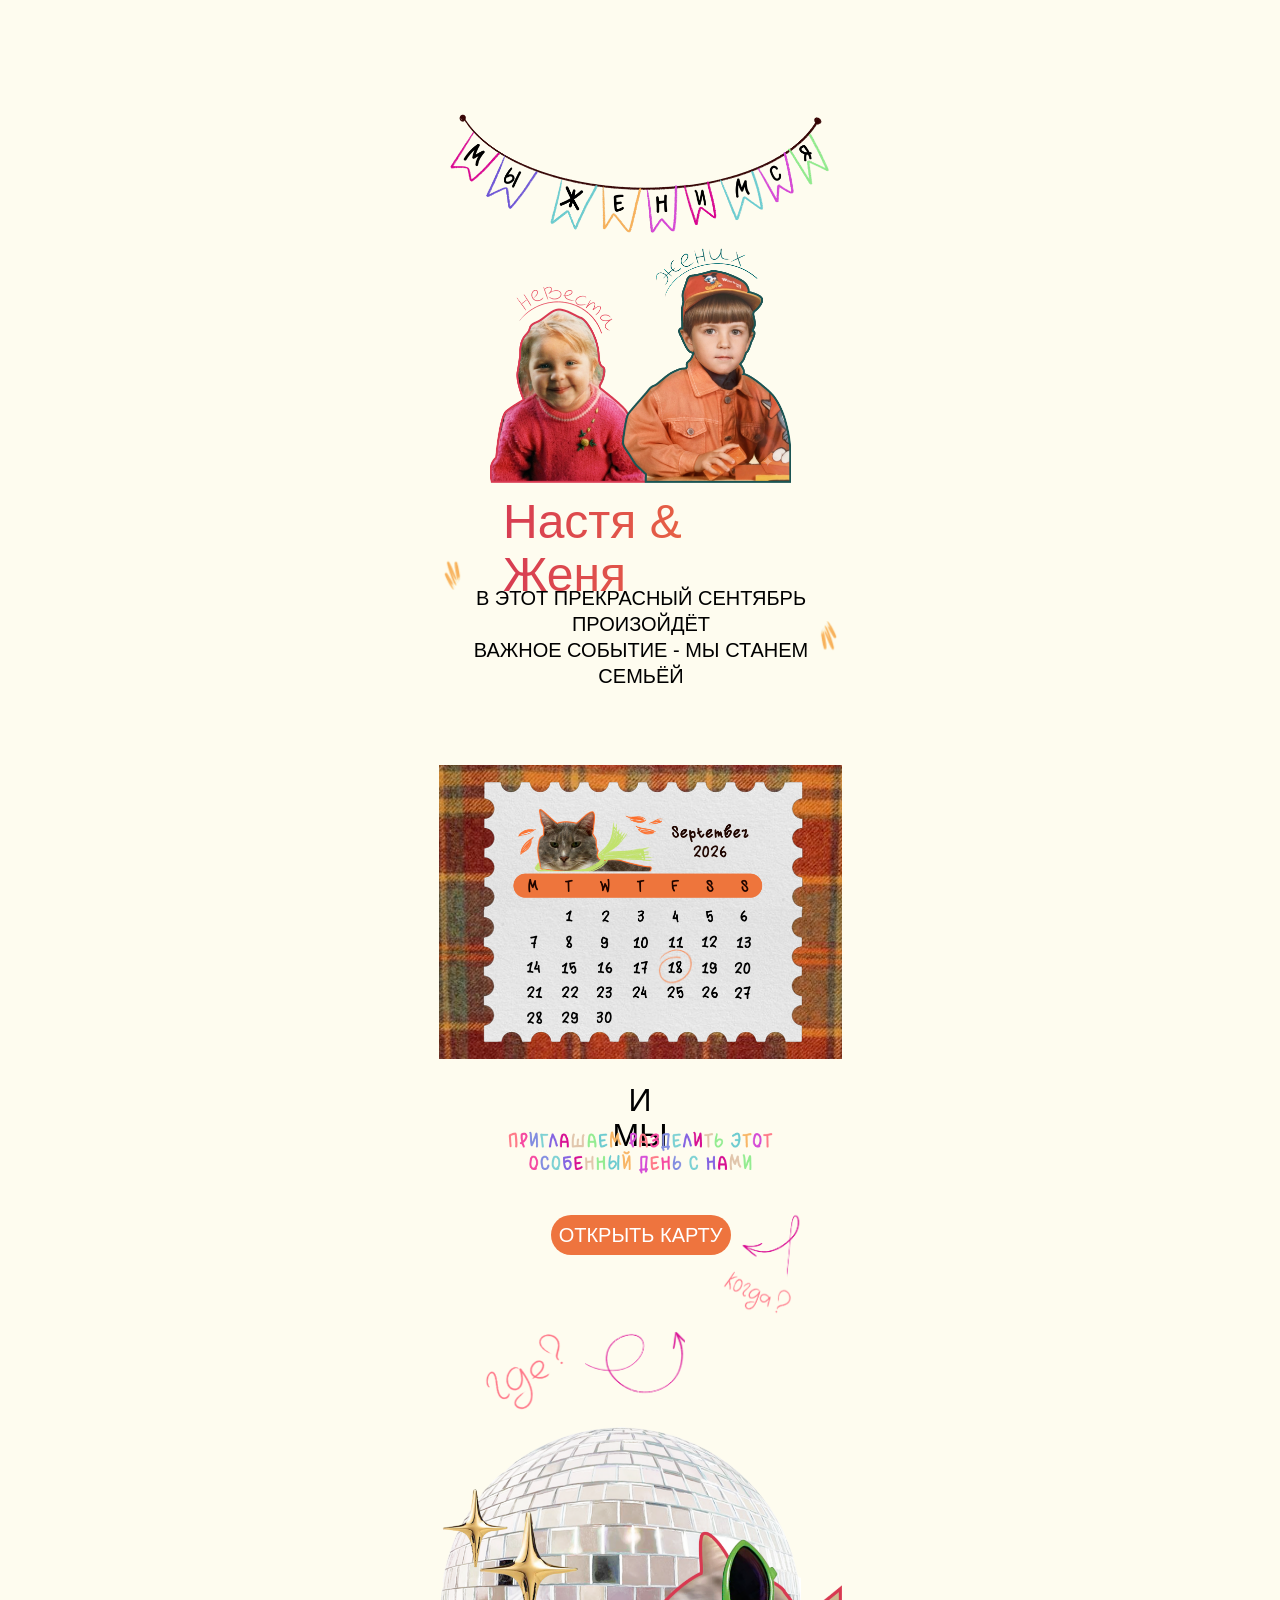
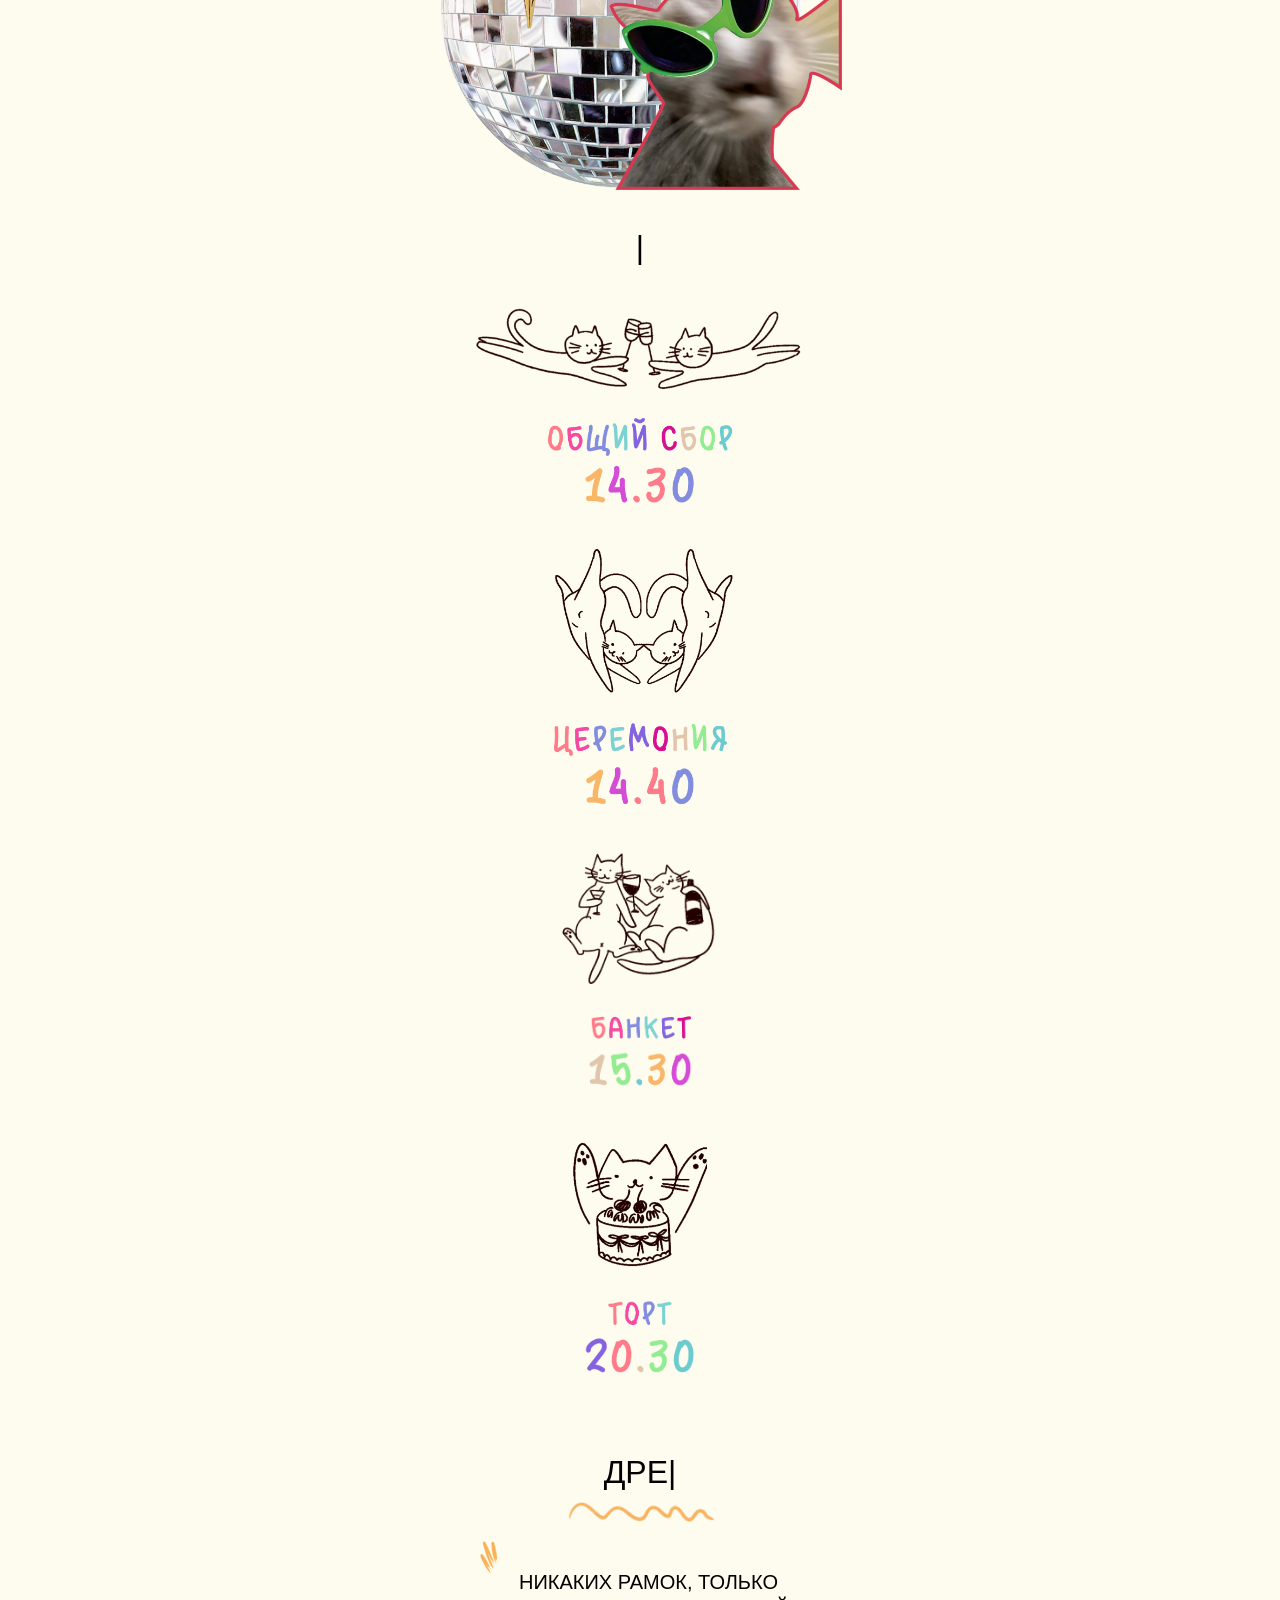
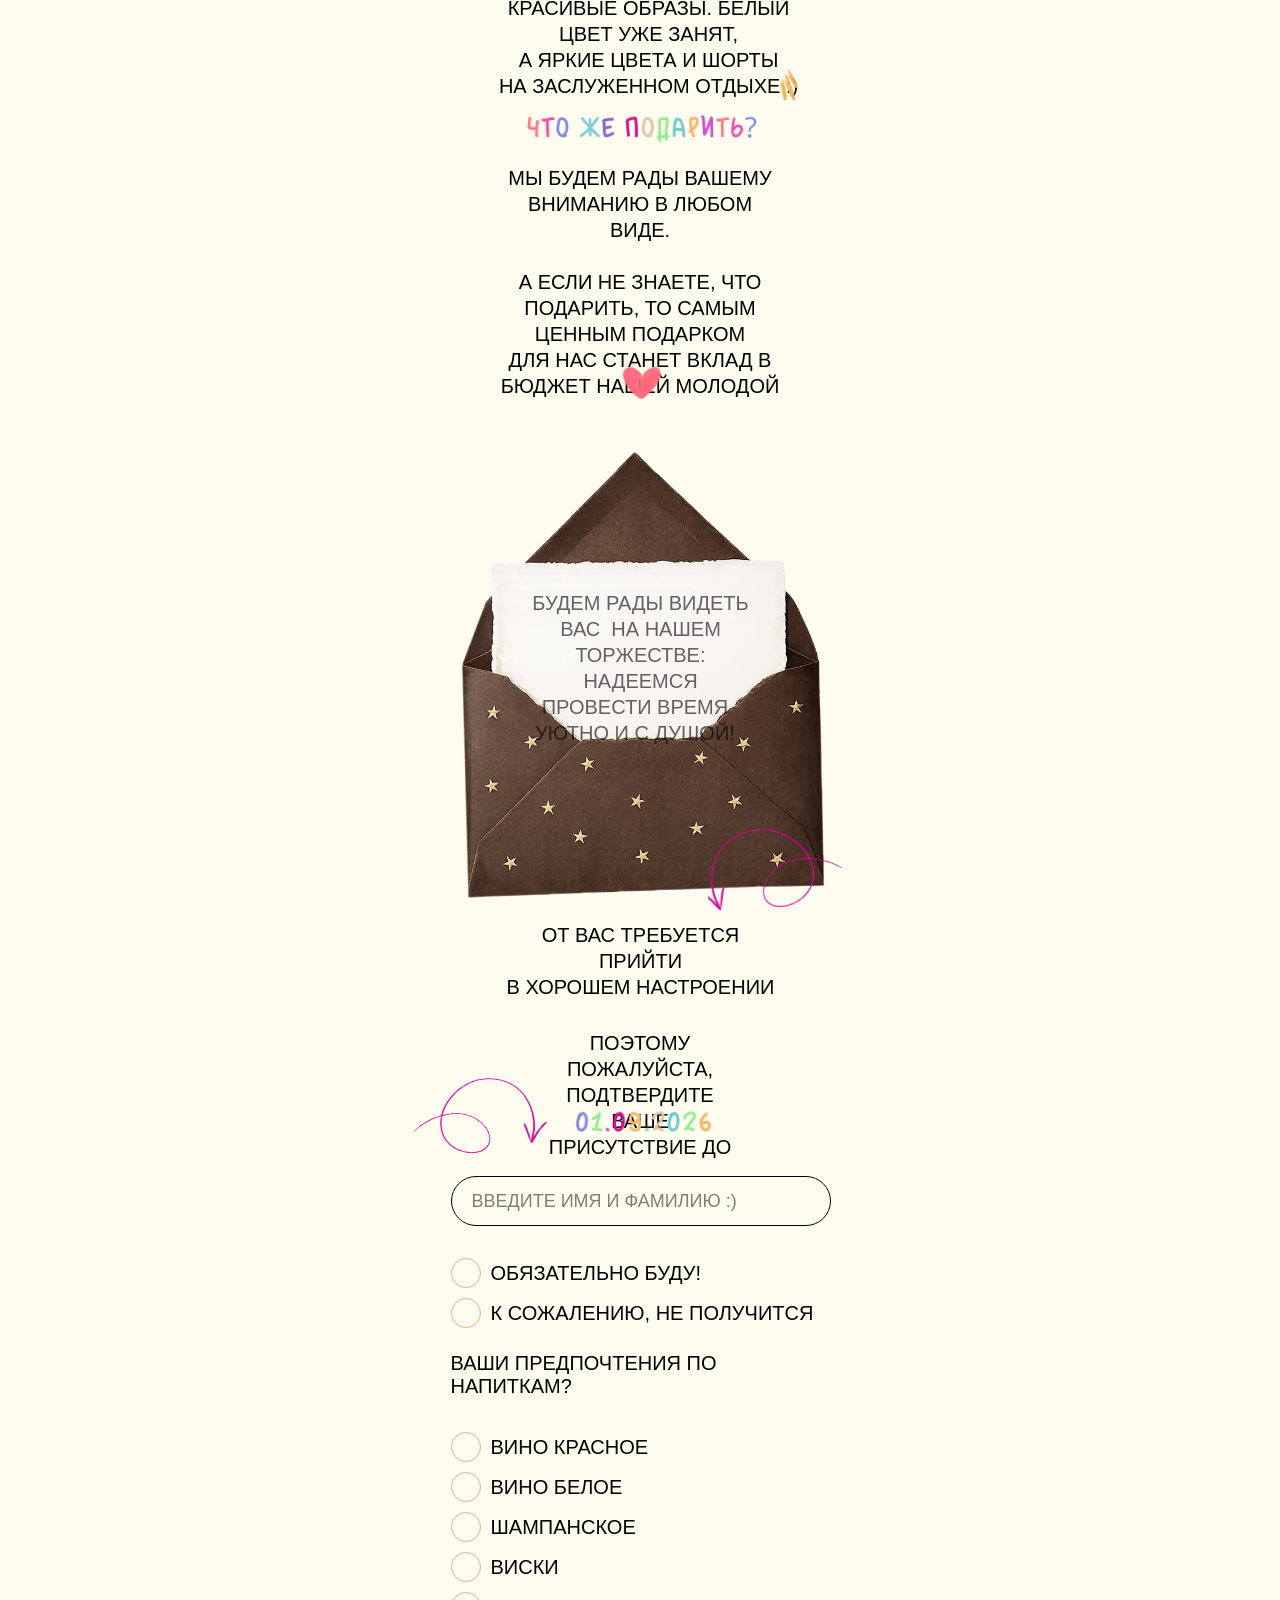
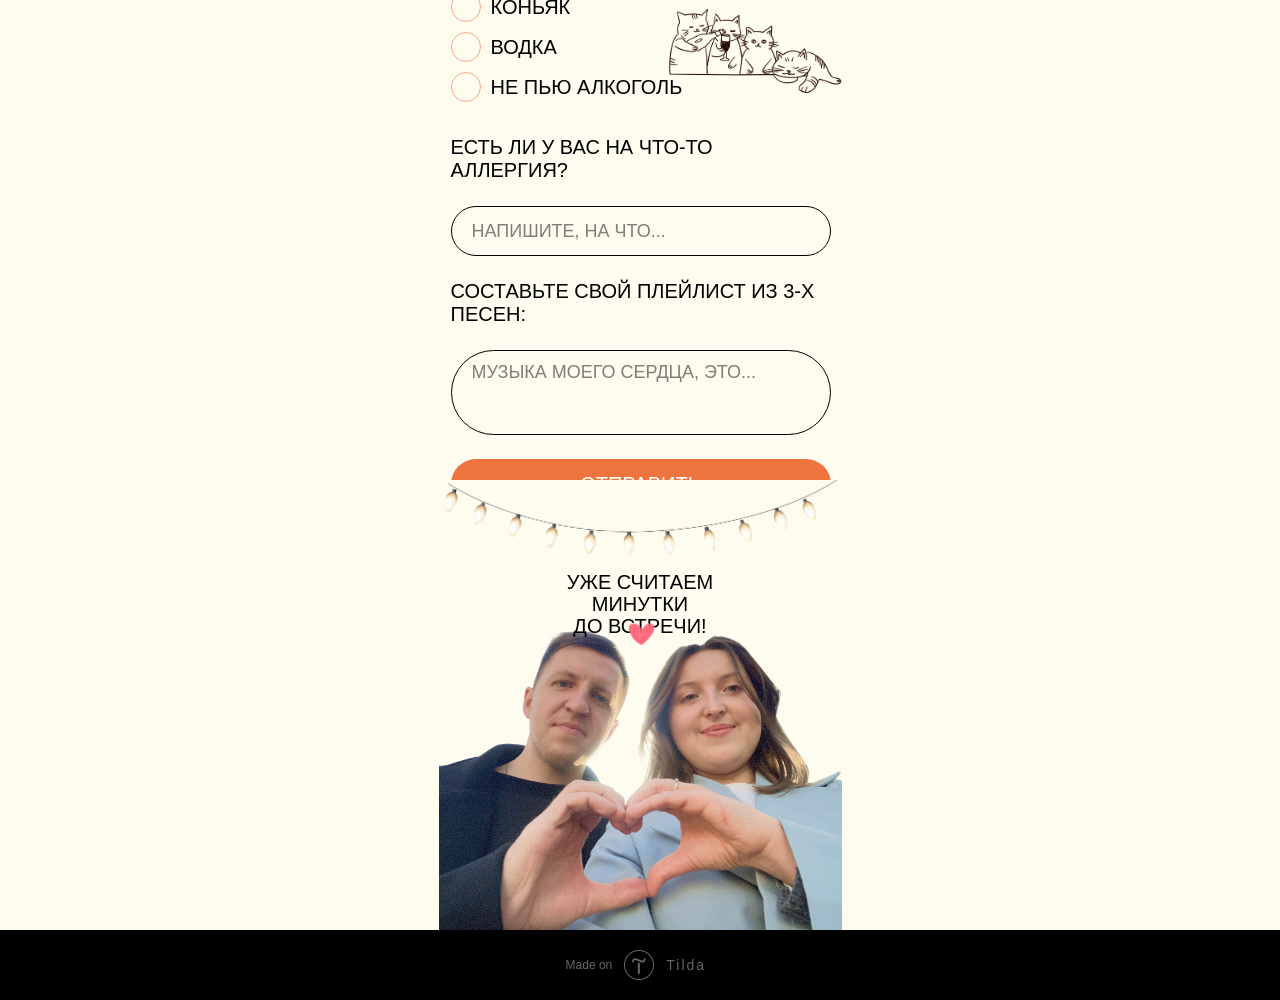
==== commit 1fcf6ade: "modified:   index.html" ====
--- a/index.html
+++ b/index.html
@@ -1,43 +1,3798 @@
-<!DOCTYPE html> <html> <head> <meta charset="utf-8" /> <meta http-equiv="Content-Type" content="text/html; charset=utf-8" /> <meta name="viewport" content="width=device-width, initial-scale=1.0" /> <!--metatextblock--> <title>Настя и Женя - Мы женимся</title> <meta name="description" content="Этим прекрасным сентябрем, мы становимся семьей! Добро пожаловать!" /> <meta property="og:url" content="https://nastyajenya-wedding.tilda.ws" /> <meta property="og:title" content="Настя и Женя - Мы женимся" /> <meta property="og:description" content="Этим прекрасным сентябрем, мы становимся семьей! Добро пожаловать!" /> <meta property="og:type" content="website" /> <link rel="canonical" href="https://nastyajenya-wedding.tilda.ws"> <!--/metatextblock--> <meta name="format-detection" content="telephone=no" /> <meta http-equiv="x-dns-prefetch-control" content="on"> <link rel="dns-prefetch" href="https://ws.tildacdn.com">  <!--favicons--> <link rel="shortcut icon" href="/images/tildafavicon.ico" type="image/x-icon"/> <!--/favicons--> <!-- Assets --> <script src="https://neo.tildacdn.com/js/tilda-fallback-1.0.min.js" async charset="utf-8"></script> <link rel="stylesheet" href="/css/tilda-grid-3.0.min.css" type="text/css" media="all" onerror="this.loaderr='y';"/> <link rel="stylesheet" href="/css/tilda-blocks-page196505209.min.css?t=1787654492" type="text/css" media="all" onerror="this.loaderr='y';" /> <link rel="stylesheet" href="/css/tilda-animation-2.0.min.css" type="text/css" media="all" onerror="this.loaderr='y';" /> <link rel="stylesheet" href="/css/tilda-forms-1.0.min.css" type="text/css" media="all" onerror="this.loaderr='y';" /> <script nomodule src="/js/tilda-polyfill-1.0.min.js" charset="utf-8"></script> <script type="text/javascript">function t_onReady(func) {if(document.readyState!='loading') {func();} else {document.addEventListener('DOMContentLoaded',func);}}
-function t_onFuncLoad(funcName,okFunc,time) {if(typeof window[funcName]==='function') {okFunc();} else {setTimeout(function() {t_onFuncLoad(funcName,okFunc,time);},(time||100));}}function t396_initialScale(t){var e=document.getElementById("rec"+t);if(e){var i=e.querySelector(".t396__artboard");if(i){window.tn_scale_initial_window_width||(window.tn_scale_initial_window_width=document.documentElement.clientWidth);var a=window.tn_scale_initial_window_width,r=[],n,l=i.getAttribute("data-artboard-screens");if(l){l=l.split(",");for(var o=0;o<l.length;o++)r[o]=parseInt(l[o],10)}else r=[320,480,640,960,1200];for(var o=0;o<r.length;o++){var d=r[o];a>=d&&(n=d)}var _="edit"===window.allrecords.getAttribute("data-tilda-mode"),c="center"===t396_getFieldValue(i,"valign",n,r),s="grid"===t396_getFieldValue(i,"upscale",n,r),w=t396_getFieldValue(i,"height_vh",n,r),g=t396_getFieldValue(i,"height",n,r),u=!!window.opr&&!!window.opr.addons||!!window.opera||-1!==navigator.userAgent.indexOf(" OPR/");if(!_&&c&&!s&&!w&&g&&!u){var h=parseFloat((a/n).toFixed(3)),f=[i,i.querySelector(".t396__carrier"),i.querySelector(".t396__filter")],v=Math.floor(parseInt(g,10)*h)+"px",p;i.style.setProperty("--initial-scale-height",v);for(var o=0;o<f.length;o++)f[o].style.setProperty("height","var(--initial-scale-height)");t396_scaleInitial__getElementsToScale(i).forEach((function(t){t.style.zoom=h}))}}}}function t396_scaleInitial__getElementsToScale(t){return t?Array.prototype.slice.call(t.children).filter((function(t){return t&&(t.classList.contains("t396__elem")||t.classList.contains("t396__group"))})):[]}function t396_getFieldValue(t,e,i,a){var r,n=a[a.length-1];if(!(r=i===n?t.getAttribute("data-artboard-"+e):t.getAttribute("data-artboard-"+e+"-res-"+i)))for(var l=0;l<a.length;l++){var o=a[l];if(!(o<=i)&&(r=o===n?t.getAttribute("data-artboard-"+e):t.getAttribute("data-artboard-"+e+"-res-"+o)))break}return r}window.TN_SCALE_INITIAL_VER="1.0",window.tn_scale_initial_window_width=null;</script> <script src="/js/tilda-scripts-3.0.min.js" charset="utf-8" defer onerror="this.loaderr='y';"></script> <script src="/js/tilda-blocks-page196505209.min.js?t=1787654492" charset="utf-8" async onerror="this.loaderr='y';"></script> <script src="/js/lazyload-1.3.min.export.js" charset="utf-8" async onerror="this.loaderr='y';"></script> <script src="/js/tilda-animation-2.0.min.js" charset="utf-8" async onerror="this.loaderr='y';"></script> <script src="/js/tilda-zero-1.1.min.js" charset="utf-8" async onerror="this.loaderr='y';"></script> <script src="/js/tilda-t635-typed-1.0.min.js" charset="utf-8" async onerror="this.loaderr='y';"></script> <script src="/js/tilda-forms-1.0.min.js" charset="utf-8" async onerror="this.loaderr='y';"></script> <script src="/js/tilda-zero-forms-1.0.min.js" charset="utf-8" async onerror="this.loaderr='y';"></script> <script src="/js/tilda-zero-scale-1.0.min.js" charset="utf-8" async onerror="this.loaderr='y';"></script> <script src="/js/tilda-events-1.0.min.js" charset="utf-8" async onerror="this.loaderr='y';"></script> <script type="text/javascript">window.dataLayer=window.dataLayer||[];</script> <script type="text/javascript">(function() {var ttt='cebo';var tt='oog';var re=new RegExp("bot|g" + tt + "le|yandex|baidu|bing|msn|duckduckbot|teoma|slurp|crawler|spider|robot|crawling|fa" + ttt + "ok","i");if((re.test(navigator.userAgent))===false&&typeof(sessionStorage)!='undefined'&&sessionStorage.getItem('visited')!=='y'&&document.visibilityState){var style=document.createElement('style');style.type='text/css';style.innerHTML='@media screen and (min-width: 980px) {.t-records {opacity: 0;}.t-records_animated {-webkit-transition: opacity ease-in-out .2s;-moz-transition: opacity ease-in-out .2s;-o-transition: opacity ease-in-out .2s;transition: opacity ease-in-out .2s;}.t-records.t-records_visible {opacity: 1;}}';document.getElementsByTagName('head')[0].appendChild(style);function t_setvisRecs(){var alr=document.querySelectorAll('.t-records');Array.prototype.forEach.call(alr,function(el) {el.classList.add("t-records_animated");});setTimeout(function() {Array.prototype.forEach.call(alr,function(el) {el.classList.add("t-records_visible");});sessionStorage.setItem("visited","y");},400);}
-document.addEventListener('DOMContentLoaded',t_setvisRecs);}})();</script></head> <body class="t-body" style="margin:0;"> <!--allrecords--> <div id="allrecords" data-tilda-export="yes" class="t-records" data-hook="blocks-collection-content-node" data-tilda-project-id="32782109" data-tilda-page-id="196505209" data-tilda-formskey="4d643c7e4a899d64fe42d8e432782109" data-tilda-cookie="no" data-tilda-lazy="yes" data-tilda-root-zone="com" data-tilda-project-country="RU"> <div id="rec3158245501" class="r t-rec" style=" " data-animationappear="off" data-record-type="396"> <!-- T396 --> <style>#rec3158245501 .t396__artboard{min-height:550px;height:85vh;background-color:#fefcef;}#rec3158245501 .t396__filter{min-height:550px;height:85vh;}#rec3158245501 .t396__carrier{min-height:550px;height:85vh;background-position:center center;background-attachment:scroll;background-size:cover;background-repeat:no-repeat;}@media screen and (max-width:402px){#rec3158245501 .t396__artboard,#rec3158245501 .t396__filter,#rec3158245501 .t396__carrier{}#rec3158245501 .t396__filter{}#rec3158245501 .t396__carrier{background-attachment:scroll;}}#rec3158245501 .tn-elem[data-elem-id="1787152535858"]{z-index:3;top:calc(42.5vh + 275px - 255px + -175px);left:calc(50% - 150.5px + 0px);width:301px;height:255px;}#rec3158245501 .tn-elem[data-elem-id="1787152535858"] .tn-atom{border-radius:0px 0px 0px 0px;background-position:center center;background-size:cover;background-repeat:no-repeat;border-width:var(--t396-borderwidth,0);border-style:var(--t396-borderstyle,solid);border-color:var(--t396-bordercolor,transparent);transition:background-color var(--t396-speedhover,0s) ease-in-out,color var(--t396-speedhover,0s) ease-in-out,border-color var(--t396-speedhover,0s) ease-in-out,box-shadow var(--t396-shadowshoverspeed,0.2s) ease-in-out;}@media screen and (max-width:402px){#rec3158245501 .tn-elem[data-elem-id="1787152535858"]{display:table;top:calc(550px - 255px + -176px);left:calc(50% - 150.5px + 1px);width:301px;height:254px;}}#rec3158245501 .tn-elem[data-elem-id="1787152609378"]{z-index:3;top:calc(42.5vh - 275px + 0px);left:calc(50% - 201.5px + 8px);width:403px;height:145px;}#rec3158245501 .tn-elem[data-elem-id="1787152609378"] .tn-atom{border-radius:0px 0px 0px 0px;background-position:center center;background-size:cover;background-repeat:no-repeat;border-width:var(--t396-borderwidth,0);border-style:var(--t396-borderstyle,solid);border-color:var(--t396-bordercolor,transparent);transition:background-color var(--t396-speedhover,0s) ease-in-out,color var(--t396-speedhover,0s) ease-in-out,border-color var(--t396-speedhover,0s) ease-in-out,box-shadow var(--t396-shadowshoverspeed,0.2s) ease-in-out;}@media screen and (max-width:402px){#rec3158245501 .tn-elem[data-elem-id="1787152609378"]{display:table;top:0px;left:calc(50% - 200px + 4px);width:408px;height:144px;}}#rec3158245501 .tn-elem[data-elem-id="1787153445156"]{z-index:3;top:calc(42.5vh - 275px + 387px);left:calc(50% - 201.5px + 64px);width:275px;height:53px;}#rec3158245501 .tn-elem[data-elem-id="1787153445156"] .tn-atom{vertical-align:middle;color:transparent;background-image:linear-gradient(0.25turn,rgba(215,60,82,1) 0%,rgba(238,116,62,1) 100%);-webkit-background-clip:text;will-change:transform;font-size:48px;font-family:var(--t-text-font,Arial);line-height:1.1;font-weight:400;background-position:center center;border-width:var(--t396-borderwidth,0);border-style:var(--t396-borderstyle,solid);border-color:var(--t396-bordercolor,transparent);transition:background-color var(--t396-speedhover,0s) ease-in-out,color var(--t396-speedhover,0s) ease-in-out,border-color var(--t396-speedhover,0s) ease-in-out,box-shadow var(--t396-shadowshoverspeed,0.2s) ease-in-out;--t396-shadow-text-opacity:100%;text-shadow:var(--t396-shadow-text-x,0px) var(--t396-shadow-text-y,0px) var(--t396-shadow-text-blur,0px) rgba(var(--t396-shadow-text-color),var(--t396-shadow-text-opacity,100%));}@media screen and (max-width:402px){#rec3158245501 .tn-elem[data-elem-id="1787153445156"]{display:table;top:386px;left:calc(50% - 200px + 63px);width:px;}#rec3158245501 .tn-elem[data-elem-id="1787153445156"] .tn-atom{white-space:normal;background-size:cover;}}#rec3158245501 .tn-elem[data-elem-id="1787153730765"]{color:#000000;text-align:center;z-index:3;top:calc(42.5vh - 275px + 477px);left:calc(50% - 201.5px + 21px);width:363px;height:auto;}#rec3158245501 .tn-elem[data-elem-id="1787153730765"] .tn-atom{vertical-align:middle;color:#000000;font-size:20px;font-family:var(--t-text-font,Arial);line-height:1.3;font-weight:400;text-transform:uppercase;background-position:center center;border-width:var(--t396-borderwidth,0);border-style:var(--t396-borderstyle,solid);border-color:var(--t396-bordercolor,transparent);transition:background-color var(--t396-speedhover,0s) ease-in-out,color var(--t396-speedhover,0s) ease-in-out,border-color var(--t396-speedhover,0s) ease-in-out,box-shadow var(--t396-shadowshoverspeed,0.2s) ease-in-out;--t396-shadow-text-opacity:100%;text-shadow:var(--t396-shadow-text-x,0px) var(--t396-shadow-text-y,0px) var(--t396-shadow-text-blur,0px) rgba(var(--t396-shadow-text-color),var(--t396-shadow-text-opacity,100%));}@media screen and (max-width:402px){#rec3158245501 .tn-elem[data-elem-id="1787153730765"]{display:table;top:479px;left:calc(50% - 200px + 19px);width:px;height:auto;}#rec3158245501 .tn-elem[data-elem-id="1787153730765"] .tn-atom{white-space:normal;background-size:cover;}}#rec3158245501 .tn-elem[data-elem-id="1787154121049"]{z-index:3;top:calc(42.5vh - 275px + 513px);left:calc(50% - 201.5px + 379px);width:20px;height:30px;}#rec3158245501 .tn-elem[data-elem-id="1787154121049"] .tn-atom{border-radius:0px 0px 0px 0px;background-position:center center;background-size:cover;background-repeat:no-repeat;border-width:var(--t396-borderwidth,0);border-style:var(--t396-borderstyle,solid);border-color:var(--t396-bordercolor,transparent);transition:background-color var(--t396-speedhover,0s) ease-in-out,color var(--t396-speedhover,0s) ease-in-out,border-color var(--t396-speedhover,0s) ease-in-out,box-shadow var(--t396-shadowshoverspeed,0.2s) ease-in-out;-webkit-transform:rotate(180deg);-moz-transform:rotate(180deg);transform:rotate(180deg);}@media screen and (max-width:402px){#rec3158245501 .tn-elem[data-elem-id="1787154121049"]{display:table;top:522px;left:calc(50% - 200px + 375px);}}#rec3158245501 .tn-elem[data-elem-id="1787154170914000002"]{z-index:3;top:calc(42.5vh - 275px + 452px);left:calc(50% - 201.5px + 4px);width:20px;height:30px;}#rec3158245501 .tn-elem[data-elem-id="1787154170914000002"] .tn-atom{border-radius:0px 0px 0px 0px;background-position:center center;background-size:cover;background-repeat:no-repeat;border-width:var(--t396-borderwidth,0);border-style:var(--t396-borderstyle,solid);border-color:var(--t396-bordercolor,transparent);transition:background-color var(--t396-speedhover,0s) ease-in-out,color var(--t396-speedhover,0s) ease-in-out,border-color var(--t396-speedhover,0s) ease-in-out,box-shadow var(--t396-shadowshoverspeed,0.2s) ease-in-out;}@media screen and (max-width:402px){#rec3158245501 .tn-elem[data-elem-id="1787154170914000002"]{display:table;top:449px;left:calc(50% - 200px + 0px);width:20px;height:30px;}}</style> <div class='t396'> <div class="t396__artboard" data-artboard-recid="3158245501" data-artboard-screens="400,403" data-artboard-height="550" data-artboard-valign="center" data-artboard-height_vh="85" data-artboard-upscale="grid"> <div class="t396__carrier" data-artboard-recid="3158245501"></div> <div class="t396__filter" data-artboard-recid="3158245501"></div> <div class='t396__elem tn-elem tn-elem__31582455011787152535858' data-elem-id='1787152535858' data-elem-type='shape' data-field-top-value="-175" data-field-left-value="0" data-field-height-value="255" data-field-width-value="301" data-field-axisy-value="bottom" data-field-axisx-value="center" data-field-container-value="grid" data-field-topunits-value="px" data-field-leftunits-value="px" data-field-heightunits-value="px" data-field-widthunits-value="px" data-field-top-res-400-value="-176" data-field-left-res-400-value="1" data-field-height-res-400-value="254" data-field-width-res-400-value="301"> <div class='tn-atom t-bgimg' data-original="/images/tild3966-3834-4439-b531-386536353866____.png"
-aria-label='' role="img"> </div> </div> <div class='t396__elem tn-elem tn-elem__31582455011787152609378 t-animate' data-elem-id='1787152609378' data-elem-type='shape' data-field-top-value="0" data-field-left-value="8" data-field-height-value="145" data-field-width-value="403" data-field-axisy-value="top" data-field-axisx-value="left" data-field-container-value="grid" data-field-topunits-value="px" data-field-leftunits-value="px" data-field-heightunits-value="px" data-field-widthunits-value="px" data-animate-style="fadeindown" data-animate-duration="1" data-animate-distance="100" data-animate-mobile="y" data-field-top-res-400-value="0" data-field-left-res-400-value="4" data-field-height-res-400-value="144" data-field-width-res-400-value="408"> <div class='tn-atom t-bgimg' data-original="/images/tild3432-3964-4831-a666-633435316364__photo.png"
-aria-label='' role="img"> </div> </div> <div class='t396__elem tn-elem tn-elem__31582455011787153445156' data-elem-id='1787153445156' data-elem-type='text' data-field-top-value="387" data-field-left-value="64" data-field-height-value="53" data-field-width-value="275" data-field-axisy-value="top" data-field-axisx-value="left" data-field-container-value="grid" data-field-topunits-value="px" data-field-leftunits-value="px" data-field-heightunits-value="px" data-field-widthunits-value="px" data-animate-mobile="y" data-field-textfit-value="fixedsize" data-field-fontsize-value="48" data-field-top-res-400-value="386" data-field-left-res-400-value="63"> <div class='tn-atom'field='tn_text_1787153445156'>Настя &amp; Женя</div> </div> <div class='t396__elem tn-elem tn-elem__31582455011787153730765' data-elem-id='1787153730765' data-elem-type='text' data-field-top-value="477" data-field-left-value="21" data-field-height-value="52" data-field-width-value="363" data-field-axisy-value="top" data-field-axisx-value="left" data-field-container-value="grid" data-field-topunits-value="px" data-field-leftunits-value="px" data-field-heightunits-value="px" data-field-widthunits-value="px" data-animate-mobile="y" data-field-textfit-value="autoheight" data-field-fontsize-value="20" data-field-top-res-400-value="479" data-field-left-res-400-value="19"> <div class='tn-atom'field='tn_text_1787153730765'>в этот прекрасный сентябрь произойдёт<br />важное событие - мы станем семьёй</div> </div> <div class='t396__elem tn-elem tn-elem__31582455011787154121049 t-animate' data-elem-id='1787154121049' data-elem-type='shape' data-field-top-value="513" data-field-left-value="379" data-field-height-value="30" data-field-width-value="20" data-field-axisy-value="top" data-field-axisx-value="left" data-field-container-value="grid" data-field-topunits-value="px" data-field-leftunits-value="px" data-field-heightunits-value="px" data-field-widthunits-value="px" data-animate-style="fadeinleft" data-animate-duration="1" data-animate-distance="100" data-animate-trigger-offset="50" data-animate-mobile="y" data-field-widthmode-value="fixed" data-field-heightmode-value="fixed" data-field-top-res-400-value="522" data-field-left-res-400-value="375"> <div class='tn-atom t-bgimg' data-original="/images/tild6438-6233-4139-a239-633338303565__zvezdy_polosochki_2.png"
-aria-label='' role="img"> </div> </div> <div class='t396__elem tn-elem tn-elem__31582455011787154170914000002 t-animate' data-elem-id='1787154170914000002' data-elem-type='shape' data-field-top-value="452" data-field-left-value="4" data-field-height-value="30" data-field-width-value="20" data-field-axisy-value="top" data-field-axisx-value="left" data-field-container-value="grid" data-field-topunits-value="px" data-field-leftunits-value="px" data-field-heightunits-value="px" data-field-widthunits-value="px" data-animate-style="fadeinright" data-animate-duration="1" data-animate-distance="100" data-animate-trigger-offset="50" data-animate-mobile="y" data-field-widthmode-value="fixed" data-field-heightmode-value="fixed" data-field-top-res-400-value="449" data-field-left-res-400-value="0" data-field-height-res-400-value="30" data-field-width-res-400-value="20" data-field-container-res-400-value="grid"> <div class='tn-atom t-bgimg' data-original="/images/tild6438-6233-4139-a239-633338303565__zvezdy_polosochki_2.png"
-aria-label='' role="img"> </div> </div> </div> </div> <script>t_onReady(function() {t_onFuncLoad('t396_init',function() {t396_init('3158245501');});});</script> <!-- /T396 --> </div> <div id="rec3177687701" class="r t-rec" style=" " data-animationappear="off" data-record-type="396"> <!-- T396 --> <style>#rec3177687701 .t396__artboard{min-height:550px;height:0vh;background-color:#fefcef;}#rec3177687701 .t396__filter{min-height:550px;height:0vh;}#rec3177687701 .t396__carrier{min-height:550px;height:0vh;background-position:center center;background-attachment:scroll;background-size:cover;background-repeat:no-repeat;}@media screen and (max-width:402px){#rec3177687701 .t396__artboard,#rec3177687701 .t396__filter,#rec3177687701 .t396__carrier{}#rec3177687701 .t396__filter{}#rec3177687701 .t396__carrier{background-attachment:scroll;}}#rec3177687701 .tn-elem[data-elem-id="1787217645860"]{color:#000000;text-align:center;z-index:3;top:318px;left:calc(50% - 201.5px + 165px);width:73px;height:auto;}#rec3177687701 .tn-elem[data-elem-id="1787217645860"] .tn-atom{vertical-align:middle;color:#000000;font-size:32px;font-family:var(--t-text-font,Arial);line-height:1.1;font-weight:400;text-transform:uppercase;background-position:center center;border-width:var(--t396-borderwidth,0);border-style:var(--t396-borderstyle,solid);border-color:var(--t396-bordercolor,transparent);transition:background-color var(--t396-speedhover,0s) ease-in-out,color var(--t396-speedhover,0s) ease-in-out,border-color var(--t396-speedhover,0s) ease-in-out,box-shadow var(--t396-shadowshoverspeed,0.2s) ease-in-out;--t396-shadow-text-opacity:100%;text-shadow:var(--t396-shadow-text-x,0px) var(--t396-shadow-text-y,0px) var(--t396-shadow-text-blur,0px) rgba(var(--t396-shadow-text-color),var(--t396-shadow-text-opacity,100%));}@media screen and (max-width:402px){#rec3177687701 .tn-elem[data-elem-id="1787217645860"]{display:table;left:calc(50% - 200px + 164px);width:px;height:auto;}#rec3177687701 .tn-elem[data-elem-id="1787217645860"] .tn-atom{white-space:normal;background-size:cover;}}#rec3177687701 .tn-elem[data-elem-id="1787218428026"]{z-index:3;top:365px;left:calc(50% - 201.5px + 63px);width:277px;height:45px;}#rec3177687701 .tn-elem[data-elem-id="1787218428026"] .tn-atom{border-radius:0px 0px 0px 0px;background-position:center center;background-size:cover;background-repeat:no-repeat;border-width:var(--t396-borderwidth,0);border-style:var(--t396-borderstyle,solid);border-color:var(--t396-bordercolor,transparent);transition:background-color var(--t396-speedhover,0s) ease-in-out,color var(--t396-speedhover,0s) ease-in-out,border-color var(--t396-speedhover,0s) ease-in-out,box-shadow var(--t396-shadowshoverspeed,0.2s) ease-in-out;}@media screen and (max-width:402px){#rec3177687701 .tn-elem[data-elem-id="1787218428026"]{display:table;left:calc(50% - 200px + 62px);}}#rec3177687701 .tn-elem[data-elem-id="1787218473862"]{color:#ffffff;text-align:center;z-index:3;top:450px;left:calc(50% - 201.5px + 112px);width:180px;height:40px;}#rec3177687701 .tn-elem[data-elem-id="1787218473862"] .tn-atom{color:#ffffff;font-size:20px;font-family:var(--t-text-font,Arial);line-height:1.3;font-weight:400;border-radius:30px 30px 30px 30px;background-position:center center;--t396-speedhover:0.2s;transition:background-color var(--t396-speedhover,0s) ease-in-out,color var(--t396-speedhover,0s) ease-in-out,border-color var(--t396-speedhover,0s) ease-in-out,box-shadow var(--t396-shadowshoverspeed,0.2s) ease-in-out;--t396-bgcolor-color:#ee743e;--t396-bgcolor-image:none;background-color:var(--t396-bgcolor-color,transparent);-webkit-box-pack:center;-ms-flex-pack:center;justify-content:center;}#rec3177687701 .tn-elem[data-elem-id="1787218473862"] .tn-atom::after{display:none;}#rec3177687701 .tn-elem[data-elem-id="1787218473862"] .tn-atom .tn-atom__button-content{column-gap:10px;padding:0px 0px 0px 0px;}#rec3177687701 .tn-elem[data-elem-id="1787218473862"] .tn-atom .tn-atom__button-text{transition:color var(--t396-speedhover,0s) ease-in-out;color:#ffffff;}#rec3177687701 .tn-elem[data-elem-id="1787218473862"] .tn-atom .tn-atom__button-border::before{display:none;}#rec3177687701 .tn-elem[data-elem-id="1787218473862"] .tn-atom .tn-atom__button-border::after{display:none;}@media (hover),(min-width:0\0){#rec3177687701 .tn-elem[data-elem-id="1787218473862"] .tn-atom:hover::after{opacity:0;}#rec3177687701 .tn-elem[data-elem-id="1787218473862"] .tn-atom:hover{animation-name:none;}}@media screen and (max-width:402px){#rec3177687701 .tn-elem[data-elem-id="1787218473862"]{display:block;left:calc(50% - 200px + 110px);width:px;}#rec3177687701 .tn-elem[data-elem-id="1787218473862"] .tn-atom{white-space:normal;background-size:cover;background-color:var(--t396-bgcolor-color,transparent);}#rec3177687701 .tn-elem[data-elem-id="1787218473862"] .tn-atom::after{display:none;}#rec3177687701 .tn-elem[data-elem-id="1787218473862"] .tn-atom .tn-atom__button-text{overflow:visible;}#rec3177687701 .tn-elem[data-elem-id="1787218473862"] .tn-atom .tn-atom__button-border::before{display:none;}#rec3177687701 .tn-elem[data-elem-id="1787218473862"] .tn-atom .tn-atom__button-border::after{display:none;}@media (hover),(min-width:0\0){#rec3177687701 .tn-elem[data-elem-id="1787218473862"] .tn-atom:hover::after{opacity:0;}#rec3177687701 .tn-elem[data-elem-id="1787218473862"] .tn-atom:hover{animation-name:none;}}}#rec3177687701 .tn-elem[data-elem-id="1787218613726"]{z-index:3;top:426px;left:calc(50% - 201.5px + 283px);width:111px;height:90px;}#rec3177687701 .tn-elem[data-elem-id="1787218613726"] .tn-atom{border-radius:0px 0px 0px 0px;background-position:center center;background-size:cover;background-repeat:no-repeat;border-width:var(--t396-borderwidth,0);border-style:var(--t396-borderstyle,solid);border-color:var(--t396-bordercolor,transparent);transition:background-color var(--t396-speedhover,0s) ease-in-out,color var(--t396-speedhover,0s) ease-in-out,border-color var(--t396-speedhover,0s) ease-in-out,box-shadow var(--t396-shadowshoverspeed,0.2s) ease-in-out;}@media screen and (max-width:402px){#rec3177687701 .tn-elem[data-elem-id="1787218613726"]{display:table;left:calc(50% - 200px + 283px);}}#rec3177687701 .tn-elem[data-elem-id="1787218684858"]{z-index:3;top:503px;left:calc(50% - 201.5px + 272px);width:96px;height:47px;}#rec3177687701 .tn-elem[data-elem-id="1787218684858"] .tn-atom{border-radius:0px 0px 0px 0px;background-position:center center;background-size:cover;background-repeat:no-repeat;border-width:var(--t396-borderwidth,0);border-style:var(--t396-borderstyle,solid);border-color:var(--t396-bordercolor,transparent);transition:background-color var(--t396-speedhover,0s) ease-in-out,color var(--t396-speedhover,0s) ease-in-out,border-color var(--t396-speedhover,0s) ease-in-out,box-shadow var(--t396-shadowshoverspeed,0.2s) ease-in-out;-webkit-transform:rotate(5deg);-moz-transform:rotate(5deg);transform:rotate(5deg);}@media screen and (max-width:402px){#rec3177687701 .tn-elem[data-elem-id="1787218684858"]{display:table;left:calc(50% - 200px + 272px);}}#rec3177687701 .tn-elem[data-elem-id="1787306060714"]{z-index:3;top:0px;left:calc(50% - 201.5px + 0px);width:403px;height:294px;}#rec3177687701 .tn-elem[data-elem-id="1787306060714"] .tn-atom{border-radius:0px 0px 0px 0px;background-position:center center;background-size:cover;background-repeat:no-repeat;border-width:var(--t396-borderwidth,0);border-style:var(--t396-borderstyle,solid);border-color:var(--t396-bordercolor,transparent);transition:background-color var(--t396-speedhover,0s) ease-in-out,color var(--t396-speedhover,0s) ease-in-out,border-color var(--t396-speedhover,0s) ease-in-out,box-shadow var(--t396-shadowshoverspeed,0.2s) ease-in-out;}@media screen and (max-width:402px){#rec3177687701 .tn-elem[data-elem-id="1787306060714"]{display:table;left:calc(50% - 200px + 0px);}}#rec3177687701 .tn-elem[data-elem-id="1787306111829"]{z-index:3;top:182px;left:calc(50% - 201.5px + 216px);width:39px;height:39px;}#rec3177687701 .tn-elem[data-elem-id="1787306111829"] .tn-atom{border-radius:0px 0px 0px 0px;background-position:center center;background-size:cover;background-repeat:no-repeat;border-width:var(--t396-borderwidth,0);border-style:var(--t396-borderstyle,solid);border-color:var(--t396-bordercolor,transparent);transition:background-color var(--t396-speedhover,0s) ease-in-out,color var(--t396-speedhover,0s) ease-in-out,border-color var(--t396-speedhover,0s) ease-in-out,box-shadow var(--t396-shadowshoverspeed,0.2s) ease-in-out;}@media screen and (max-width:402px){#rec3177687701 .tn-elem[data-elem-id="1787306111829"]{display:table;left:calc(50% - 200px + 216px);}}</style> <div class='t396'> <div class="t396__artboard" data-artboard-recid="3177687701" data-artboard-screens="400,403" data-artboard-height="550" data-artboard-valign="center" data-artboard-upscale="grid"> <div class="t396__carrier" data-artboard-recid="3177687701"></div> <div class="t396__filter" data-artboard-recid="3177687701"></div> <div class='t396__elem tn-elem tn-elem__31776877011787217645860' data-elem-id='1787217645860' data-elem-type='text' data-field-top-value="318" data-field-left-value="165" data-field-height-value="35" data-field-width-value="73" data-field-axisy-value="top" data-field-axisx-value="left" data-field-container-value="grid" data-field-topunits-value="px" data-field-leftunits-value="px" data-field-heightunits-value="px" data-field-widthunits-value="px" data-animate-mobile="y" data-field-textfit-value="autoheight" data-field-fontsize-value="32" data-field-left-res-400-value="164"> <div class='tn-atom'field='tn_text_1787217645860'>и мы</div> </div> <div class='t396__elem tn-elem tn-elem__31776877011787218428026' data-elem-id='1787218428026' data-elem-type='shape' data-field-top-value="365" data-field-left-value="63" data-field-height-value="45" data-field-width-value="277" data-field-axisy-value="top" data-field-axisx-value="left" data-field-container-value="grid" data-field-topunits-value="px" data-field-leftunits-value="px" data-field-heightunits-value="px" data-field-widthunits-value="px" data-field-widthmode-value="fixed" data-field-heightmode-value="fixed" data-field-left-res-400-value="62"> <div class='tn-atom t-bgimg' data-original="/images/tild3838-3431-4030-b938-636330613766__photo.png"
-aria-label='' role="img"> </div> </div> <div class='t396__elem tn-elem tn-elem__31776877011787218473862' data-elem-id='1787218473862' data-elem-type='button' data-field-top-value="450" data-field-left-value="112" data-field-height-value="40" data-field-width-value="180" data-field-axisy-value="top" data-field-axisx-value="left" data-field-container-value="grid" data-field-topunits-value="px" data-field-leftunits-value="px" data-field-heightunits-value="px" data-field-widthunits-value="px" data-field-textfit-value="fixedsize" data-field-widthmode-value="fixed" data-field-heightmode-value="fixed" data-field-fontsize-value="20" data-field-left-res-400-value="110"> <a class='tn-atom' href="https://yandex.ru/profile/-/CTDUIX7B"> <div class='tn-atom__button-content'> <span class="tn-atom__button-text">ОТКРЫТЬ КАРТУ</span> </div> <span class="tn-atom__button-border"></span> </a> </div> <div class='t396__elem tn-elem tn-elem__31776877011787218613726 t-animate' data-elem-id='1787218613726' data-elem-type='shape' data-field-top-value="426" data-field-left-value="283" data-field-height-value="90" data-field-width-value="111" data-field-axisy-value="top" data-field-axisx-value="left" data-field-container-value="grid" data-field-topunits-value="px" data-field-leftunits-value="px" data-field-heightunits-value="px" data-field-widthunits-value="px" data-animate-style="fadeinleft" data-animate-duration="1" data-animate-distance="100" data-animate-trigger-offset="120" data-animate-mobile="y"> <div class='tn-atom t-bgimg' data-original="/images/tild6136-6331-4937-b938-363665333338__strelochki_3.png"
-aria-label='' role="img"> </div> </div> <div class='t396__elem tn-elem tn-elem__31776877011787218684858 t-animate' data-elem-id='1787218684858' data-elem-type='shape' data-field-top-value="503" data-field-left-value="272" data-field-height-value="47" data-field-width-value="96" data-field-axisy-value="top" data-field-axisx-value="left" data-field-container-value="grid" data-field-topunits-value="px" data-field-leftunits-value="px" data-field-heightunits-value="px" data-field-widthunits-value="px" data-animate-style="fadeinup" data-animate-duration="1" data-animate-distance="100" data-animate-trigger-offset="120" data-animate-mobile="y"> <div class='tn-atom t-bgimg' data-original="/images/tild3965-3562-4334-b363-626134396438__voprosy_2.png"
-aria-label='' role="img"> </div> </div> <div class='t396__elem tn-elem tn-elem__31776877011787306060714' data-elem-id='1787306060714' data-elem-type='shape' data-field-top-value="0" data-field-left-value="0" data-field-height-value="294" data-field-width-value="403" data-field-axisy-value="top" data-field-axisx-value="left" data-field-container-value="grid" data-field-topunits-value="px" data-field-leftunits-value="px" data-field-heightunits-value="px" data-field-widthunits-value="px"> <div class='tn-atom t-bgimg' data-original="/images/tild6435-6631-4263-b530-623262396631__photo.png"
-aria-label='' role="img"> </div> </div> <div class='t396__elem tn-elem tn-elem__31776877011787306111829 t-animate' data-elem-id='1787306111829' data-elem-type='shape' data-field-top-value="182" data-field-left-value="216" data-field-height-value="39" data-field-width-value="39" data-field-axisy-value="top" data-field-axisx-value="left" data-field-container-value="grid" data-field-topunits-value="px" data-field-leftunits-value="px" data-field-heightunits-value="px" data-field-widthunits-value="px" data-animate-style="zoomin" data-animate-duration="1" data-animate-scale="1.2" data-animate-trigger-offset="100"> <div class='tn-atom t-bgimg' data-original="/images/tild3230-3966-4631-b731-633834353266__obvodka_1.png"
-aria-label='' role="img"> </div> </div> </div> </div> <script>t_onReady(function() {t_onFuncLoad('t396_init',function() {t396_init('3177687701');});});</script> <!-- /T396 --> </div> <div id="rec3178832701" class="r t-rec t-rec_pb_0" style="padding-bottom:0px;background-color:#fefcef; " data-animationappear="off" data-record-type="396" data-bg-color="#fefcef"> <!-- T396 --> <style>#rec3178832701 .t396__artboard{min-height:550px;height:0vh;background-color:#fefcef;}#rec3178832701 .t396__filter{min-height:550px;height:0vh;}#rec3178832701 .t396__carrier{min-height:550px;height:0vh;background-position:center center;background-attachment:scroll;background-size:cover;background-repeat:no-repeat;}@media screen and (max-width:402px){#rec3178832701 .t396__artboard,#rec3178832701 .t396__filter,#rec3178832701 .t396__carrier{}#rec3178832701 .t396__filter{}#rec3178832701 .t396__carrier{background-attachment:scroll;}}#rec3178832701 .tn-elem[data-elem-id="1787218855229"]{z-index:3;top:0px;left:calc(50% - 201.5px + 146px);width:100px;height:100px;}#rec3178832701 .tn-elem[data-elem-id="1787218855229"] .tn-atom{border-radius:0px 0px 0px 0px;background-position:center center;background-size:cover;background-repeat:no-repeat;border-width:var(--t396-borderwidth,0);border-style:var(--t396-borderstyle,solid);border-color:var(--t396-bordercolor,transparent);transition:background-color var(--t396-speedhover,0s) ease-in-out,color var(--t396-speedhover,0s) ease-in-out,border-color var(--t396-speedhover,0s) ease-in-out,box-shadow var(--t396-shadowshoverspeed,0.2s) ease-in-out;}@media screen and (max-width:402px){#rec3178832701 .tn-elem[data-elem-id="1787218855229"]{display:table;left:calc(50% - 200px + 150px);}}#rec3178832701 .tn-elem[data-elem-id="1787218913266"]{z-index:3;top:10px;left:calc(50% - 201.5px + 35px);width:100px;height:100px;}#rec3178832701 .tn-elem[data-elem-id="1787218913266"] .tn-atom{border-radius:0px 0px 0px 0px;background-position:center center;background-size:cover;background-repeat:no-repeat;border-width:var(--t396-borderwidth,0);border-style:var(--t396-borderstyle,solid);border-color:var(--t396-bordercolor,transparent);transition:background-color var(--t396-speedhover,0s) ease-in-out,color var(--t396-speedhover,0s) ease-in-out,border-color var(--t396-speedhover,0s) ease-in-out,box-shadow var(--t396-shadowshoverspeed,0.2s) ease-in-out;-webkit-transform:rotate(5deg);-moz-transform:rotate(5deg);transform:rotate(5deg);}@media screen and (max-width:402px){#rec3178832701 .tn-elem[data-elem-id="1787218913266"]{display:table;left:calc(50% - 200px + 35px);}}#rec3178832701 .tn-elem[data-elem-id="1787219058358"]{z-index:3;top:112px;left:calc(50% - 201.5px + 0px);width:403px;height:363px;}#rec3178832701 .tn-elem[data-elem-id="1787219058358"] .tn-atom{border-radius:0px 0px 0px 0px;background-position:center center;background-size:cover;background-repeat:no-repeat;border-width:var(--t396-borderwidth,0);border-style:var(--t396-borderstyle,solid);border-color:var(--t396-bordercolor,transparent);transition:background-color var(--t396-speedhover,0s) ease-in-out,color var(--t396-speedhover,0s) ease-in-out,border-color var(--t396-speedhover,0s) ease-in-out,box-shadow var(--t396-shadowshoverspeed,0.2s) ease-in-out;}@media screen and (max-width:402px){#rec3178832701 .tn-elem[data-elem-id="1787219058358"]{display:table;left:calc(50% - 200px + -2px);}}#rec3178832701 .tn-elem[data-elem-id="1787219188236000001"]{color:#000000;text-align:center;z-index:3;top:515px;left:calc(50% - 201.5px + 43px);width:317px;height:auto;}#rec3178832701 .tn-elem[data-elem-id="1787219188236000001"] .tn-atom{vertical-align:middle;color:#000000;font-size:32px;font-family:var(--t-text-font,Arial);line-height:1.1;font-weight:400;text-transform:uppercase;background-position:center center;border-width:var(--t396-borderwidth,0);border-style:var(--t396-borderstyle,solid);border-color:var(--t396-bordercolor,transparent);transition:background-color var(--t396-speedhover,0s) ease-in-out,color var(--t396-speedhover,0s) ease-in-out,border-color var(--t396-speedhover,0s) ease-in-out,box-shadow var(--t396-shadowshoverspeed,0.2s) ease-in-out;--t396-shadow-text-opacity:100%;text-shadow:var(--t396-shadow-text-x,0px) var(--t396-shadow-text-y,0px) var(--t396-shadow-text-blur,0px) rgba(var(--t396-shadow-text-color),var(--t396-shadow-text-opacity,100%));}@media screen and (max-width:402px){#rec3178832701 .tn-elem[data-elem-id="1787219188236000001"]{display:table;top:515px;left:calc(50% - 200px + 41px);width:px;height:auto;}#rec3178832701 .tn-elem[data-elem-id="1787219188236000001"] .tn-atom{white-space:normal;background-size:cover;}}</style> <div class='t396'> <div class="t396__artboard" data-artboard-recid="3178832701" data-artboard-screens="400,403" data-artboard-height="550" data-artboard-valign="center" data-artboard-upscale="grid"> <div class="t396__carrier" data-artboard-recid="3178832701"></div> <div class="t396__filter" data-artboard-recid="3178832701"></div> <div class='t396__elem tn-elem tn-elem__31788327011787218855229 t-animate' data-elem-id='1787218855229' data-elem-type='shape' data-field-top-value="0" data-field-left-value="146" data-field-height-value="100" data-field-width-value="100" data-field-axisy-value="top" data-field-axisx-value="left" data-field-container-value="grid" data-field-topunits-value="px" data-field-leftunits-value="px" data-field-heightunits-value="px" data-field-widthunits-value="px" data-animate-style="fadeinup" data-animate-duration="1" data-animate-distance="100" data-animate-trigger-offset="150" data-animate-mobile="y" data-field-left-res-400-value="150"> <div class='tn-atom t-bgimg' data-original="/images/tild3331-3934-4262-a665-353862643361__strelochki_2.png"
-aria-label='' role="img"> </div> </div> <div class='t396__elem tn-elem tn-elem__31788327011787218913266 t-animate' data-elem-id='1787218913266' data-elem-type='shape' data-field-top-value="10" data-field-left-value="35" data-field-height-value="100" data-field-width-value="100" data-field-axisy-value="top" data-field-axisx-value="left" data-field-container-value="grid" data-field-topunits-value="px" data-field-leftunits-value="px" data-field-heightunits-value="px" data-field-widthunits-value="px" data-animate-style="fadeinright" data-animate-duration="1" data-animate-distance="100" data-animate-trigger-offset="150" data-animate-mobile="y"> <div class='tn-atom t-bgimg' data-original="/images/tild6132-3961-4362-b362-343538323633__voprosy_1.png"
-aria-label='' role="img"> </div> </div> <div class='t396__elem tn-elem tn-elem__31788327011787219058358' data-elem-id='1787219058358' data-elem-type='shape' data-field-top-value="112" data-field-left-value="0" data-field-height-value="363" data-field-width-value="403" data-field-axisy-value="top" data-field-axisx-value="left" data-field-container-value="grid" data-field-topunits-value="px" data-field-leftunits-value="px" data-field-heightunits-value="px" data-field-widthunits-value="px" data-field-heightmode-value="fixed" data-field-left-res-400-value="-2"> <div class='tn-atom t-bgimg' data-original="/images/tild6239-3433-4331-b866-653036343134__-.png"
-aria-label='' role="img"> </div> </div> <div class='t396__elem tn-elem tn-elem__31788327011787219188236000001' data-elem-id='1787219188236000001' data-elem-type='text' data-field-top-value="515" data-field-left-value="43" data-field-height-value="35" data-field-width-value="317" data-field-axisy-value="top" data-field-axisx-value="left" data-field-container-value="grid" data-field-topunits-value="px" data-field-leftunits-value="px" data-field-heightunits-value="px" data-field-widthunits-value="px" data-animate-mobile="y" data-field-textfit-value="autoheight" data-field-fontsize-value="32" data-field-top-res-400-value="515" data-field-left-res-400-value="41"> <div class='tn-atom'field='tn_text_1787219188236000001'>|</div> </div> </div> </div> <script>t_onReady(function() {t_onFuncLoad('t396_init',function() {t396_init('3178832701');});});</script> <!-- /T396 --> </div> <div id="rec3212567801" class="r t-rec" style=" " data-animationappear="off" data-record-type="635"> <!-- t635 --> <div
-class="t635__textholder" data-recid="3178832701" data-text1="РАСПИСАНИЕ ДНЯ Х" data-speed="80" data-backspacing-delay="500"></div> <script>t_onReady(function() {t_onFuncLoad('t635_init',function() {t635_init('3212567801','#000000','#000000');});});</script> </div> <div id="rec3209389401" class="r t-rec" style=" " data-animationappear="off" data-record-type="396"> <!-- T396 --> <style>#rec3209389401 .t396__artboard{min-height:550px;height:50vh;background-color:#fefcef;}#rec3209389401 .t396__filter{min-height:550px;height:50vh;}#rec3209389401 .t396__carrier{min-height:550px;height:50vh;background-position:center center;background-attachment:scroll;background-size:cover;background-repeat:no-repeat;}@media screen and (max-width:402px){#rec3209389401 .t396__artboard,#rec3209389401 .t396__filter,#rec3209389401 .t396__carrier{}#rec3209389401 .t396__filter{}#rec3209389401 .t396__carrier{background-attachment:scroll;}}#rec3209389401 .tn-elem[data-elem-id="1787302149462"]{z-index:3;top:calc(25vh - 275px + 40px);left:calc(50% - 201.5px + 35px);width:333px;height:85px;}#rec3209389401 .tn-elem[data-elem-id="1787302149462"] .tn-atom{border-radius:0px 0px 0px 0px;background-position:center center;background-size:cover;background-repeat:no-repeat;border-width:var(--t396-borderwidth,0);border-style:var(--t396-borderstyle,solid);border-color:var(--t396-bordercolor,transparent);transition:background-color var(--t396-speedhover,0s) ease-in-out,color var(--t396-speedhover,0s) ease-in-out,border-color var(--t396-speedhover,0s) ease-in-out,box-shadow var(--t396-shadowshoverspeed,0.2s) ease-in-out;}@media screen and (max-width:402px){#rec3209389401 .tn-elem[data-elem-id="1787302149462"]{display:table;top:20px;left:calc(50% - 200px + 33px);}}#rec3209389401 .tn-elem[data-elem-id="1787302453458"]{z-index:3;top:calc(25vh - 275px + 149px);left:calc(50% - 201.5px + 107px);width:192px;height:89px;}#rec3209389401 .tn-elem[data-elem-id="1787302453458"] .tn-atom{border-radius:0px 0px 0px 0px;background-position:center center;background-size:cover;background-repeat:no-repeat;border-width:var(--t396-borderwidth,0);border-style:var(--t396-borderstyle,solid);border-color:var(--t396-bordercolor,transparent);transition:background-color var(--t396-speedhover,0s) ease-in-out,color var(--t396-speedhover,0s) ease-in-out,border-color var(--t396-speedhover,0s) ease-in-out,box-shadow var(--t396-shadowshoverspeed,0.2s) ease-in-out;}@media screen and (max-width:402px){#rec3209389401 .tn-elem[data-elem-id="1787302453458"]{display:table;top:129px;left:calc(50% - 200px + 104px);}}#rec3209389401 .tn-elem[data-elem-id="1787302904241"]{z-index:3;top:calc(25vh - 275px + 452px);left:calc(50% - 201.5px + 105px);width:192px;height:89px;}#rec3209389401 .tn-elem[data-elem-id="1787302904241"] .tn-atom{border-radius:0px 0px 0px 0px;background-position:center center;background-size:cover;background-repeat:no-repeat;border-width:var(--t396-borderwidth,0);border-style:var(--t396-borderstyle,solid);border-color:var(--t396-bordercolor,transparent);transition:background-color var(--t396-speedhover,0s) ease-in-out,color var(--t396-speedhover,0s) ease-in-out,border-color var(--t396-speedhover,0s) ease-in-out,box-shadow var(--t396-shadowshoverspeed,0.2s) ease-in-out;}@media screen and (max-width:402px){#rec3209389401 .tn-elem[data-elem-id="1787302904241"]{display:table;top:432px;left:calc(50% - 200px + 104px);}}#rec3209389401 .tn-elem[data-elem-id="1787302540534"]{z-index:3;top:calc(25vh - 275px + 278px);left:calc(50% - 201.5px + 101px);width:201px;height:150px;}#rec3209389401 .tn-elem[data-elem-id="1787302540534"] .tn-atom{border-radius:0px 0px 0px 0px;background-position:center center;background-size:cover;background-repeat:no-repeat;border-width:var(--t396-borderwidth,0);border-style:var(--t396-borderstyle,solid);border-color:var(--t396-bordercolor,transparent);transition:background-color var(--t396-speedhover,0s) ease-in-out,color var(--t396-speedhover,0s) ease-in-out,border-color var(--t396-speedhover,0s) ease-in-out,box-shadow var(--t396-shadowshoverspeed,0.2s) ease-in-out;}@media screen and (max-width:402px){#rec3209389401 .tn-elem[data-elem-id="1787302540534"]{display:table;top:258px;left:calc(50% - 200px + 99px);}}</style> <div class='t396'> <div class="t396__artboard" data-artboard-recid="3209389401" data-artboard-screens="400,403" data-artboard-height="550" data-artboard-valign="center" data-artboard-height_vh="50" data-artboard-upscale="grid"> <div class="t396__carrier" data-artboard-recid="3209389401"></div> <div class="t396__filter" data-artboard-recid="3209389401"></div> <div class='t396__elem tn-elem tn-elem__32093894011787302149462' data-elem-id='1787302149462' data-elem-type='shape' data-field-top-value="40" data-field-left-value="35" data-field-height-value="85" data-field-width-value="333" data-field-axisy-value="top" data-field-axisx-value="left" data-field-container-value="grid" data-field-topunits-value="px" data-field-leftunits-value="px" data-field-heightunits-value="px" data-field-widthunits-value="px" data-field-top-res-400-value="20" data-field-left-res-400-value="33"> <div class='tn-atom t-bgimg' data-original="/images/tild3036-3830-4633-b934-346663653132__kotyki_1.png"
-aria-label='' role="img"> </div> </div> <div class='t396__elem tn-elem tn-elem__32093894011787302453458' data-elem-id='1787302453458' data-elem-type='shape' data-field-top-value="149" data-field-left-value="107" data-field-height-value="89" data-field-width-value="192" data-field-axisy-value="top" data-field-axisx-value="left" data-field-container-value="grid" data-field-topunits-value="px" data-field-leftunits-value="px" data-field-heightunits-value="px" data-field-widthunits-value="px" data-field-top-res-400-value="129" data-field-left-res-400-value="104"> <div class='tn-atom t-bgimg' data-original="/images/tild6265-6435-4137-b731-346438666234__1.png"
-aria-label='' role="img"> </div> </div> <div class='t396__elem tn-elem tn-elem__32093894011787302904241' data-elem-id='1787302904241' data-elem-type='shape' data-field-top-value="452" data-field-left-value="105" data-field-height-value="89" data-field-width-value="192" data-field-axisy-value="top" data-field-axisx-value="left" data-field-container-value="grid" data-field-topunits-value="px" data-field-leftunits-value="px" data-field-heightunits-value="px" data-field-widthunits-value="px" data-field-top-res-400-value="432" data-field-left-res-400-value="104"> <div class='tn-atom t-bgimg' data-original="/images/tild3132-6461-4838-b766-373564376238__2.png"
-aria-label='' role="img"> </div> </div> <div class='t396__elem tn-elem tn-elem__32093894011787302540534' data-elem-id='1787302540534' data-elem-type='shape' data-field-top-value="278" data-field-left-value="101" data-field-height-value="150" data-field-width-value="201" data-field-axisy-value="top" data-field-axisx-value="left" data-field-container-value="grid" data-field-topunits-value="px" data-field-leftunits-value="px" data-field-heightunits-value="px" data-field-widthunits-value="px" data-field-top-res-400-value="258" data-field-left-res-400-value="99"> <div class='tn-atom t-bgimg' data-original="/images/tild3663-3465-4366-b834-663830333961__kotyki_3.png"
-aria-label='' role="img"> </div> </div> </div> </div> <script>t_onReady(function() {t_onFuncLoad('t396_init',function() {t396_init('3209389401');});});</script> <!-- /T396 --> </div> <div id="rec3215588701" class="r t-rec t-rec_pt_15 t-rec_pb_15" style="padding-top:15px;padding-bottom:15px;background-color:#fefcef; " data-animationappear="off" data-record-type="396" data-bg-color="#fefcef"> <!-- T396 --> <style>#rec3215588701 .t396__artboard{min-height:550px;height:50vh;background-color:#fefcef;}#rec3215588701 .t396__filter{min-height:550px;height:50vh;}#rec3215588701 .t396__carrier{min-height:550px;height:50vh;background-position:center center;background-attachment:scroll;background-size:cover;background-repeat:no-repeat;}@media screen and (max-width:402px){#rec3215588701 .t396__artboard,#rec3215588701 .t396__filter,#rec3215588701 .t396__carrier{}#rec3215588701 .t396__filter{}#rec3215588701 .t396__carrier{background-attachment:scroll;}}#rec3215588701 .tn-elem[data-elem-id="1787303301811"]{z-index:3;top:calc(25vh - 275px + 11px);left:calc(50% - 201.5px + 118px);width:166px;height:143px;}#rec3215588701 .tn-elem[data-elem-id="1787303301811"] .tn-atom{border-radius:0px 0px 0px 0px;background-position:center center;background-size:cover;background-repeat:no-repeat;border-width:var(--t396-borderwidth,0);border-style:var(--t396-borderstyle,solid);border-color:var(--t396-bordercolor,transparent);transition:background-color var(--t396-speedhover,0s) ease-in-out,color var(--t396-speedhover,0s) ease-in-out,border-color var(--t396-speedhover,0s) ease-in-out,box-shadow var(--t396-shadowshoverspeed,0.2s) ease-in-out;}@media screen and (max-width:402px){#rec3215588701 .tn-elem[data-elem-id="1787303301811"]{display:table;top:9px;left:calc(50% - 200px + 117px);}}#rec3215588701 .tn-elem[data-elem-id="1787303494712"]{z-index:3;top:calc(25vh - 275px + 178px);left:calc(50% - 201.5px + 140px);width:124px;height:82px;}#rec3215588701 .tn-elem[data-elem-id="1787303494712"] .tn-atom{border-radius:0px 0px 0px 0px;background-position:center center;background-size:cover;background-repeat:no-repeat;border-width:var(--t396-borderwidth,0);border-style:var(--t396-borderstyle,solid);border-color:var(--t396-bordercolor,transparent);transition:background-color var(--t396-speedhover,0s) ease-in-out,color var(--t396-speedhover,0s) ease-in-out,border-color var(--t396-speedhover,0s) ease-in-out,box-shadow var(--t396-shadowshoverspeed,0.2s) ease-in-out;}@media screen and (max-width:402px){#rec3215588701 .tn-elem[data-elem-id="1787303494712"]{display:table;top:176px;left:calc(50% - 200px + 138px);}}#rec3215588701 .tn-elem[data-elem-id="1787303761040"]{z-index:3;top:calc(25vh - 275px + 461px);left:calc(50% - 201.5px + 140px);width:122px;height:82px;}#rec3215588701 .tn-elem[data-elem-id="1787303761040"] .tn-atom{border-radius:0px 0px 0px 0px;background-position:center center;background-size:cover;background-repeat:no-repeat;border-width:var(--t396-borderwidth,0);border-style:var(--t396-borderstyle,solid);border-color:var(--t396-bordercolor,transparent);transition:background-color var(--t396-speedhover,0s) ease-in-out,color var(--t396-speedhover,0s) ease-in-out,border-color var(--t396-speedhover,0s) ease-in-out,box-shadow var(--t396-shadowshoverspeed,0.2s) ease-in-out;}@media screen and (max-width:402px){#rec3215588701 .tn-elem[data-elem-id="1787303761040"]{display:table;top:459px;left:calc(50% - 200px + 139px);}}#rec3215588701 .tn-elem[data-elem-id="1787303634546"]{z-index:3;top:calc(25vh - 275px + 300px);left:calc(50% - 201.5px + 134px);width:134px;height:137px;}#rec3215588701 .tn-elem[data-elem-id="1787303634546"] .tn-atom{border-radius:0px 0px 0px 0px;background-position:center center;background-size:cover;background-repeat:no-repeat;border-width:var(--t396-borderwidth,0);border-style:var(--t396-borderstyle,solid);border-color:var(--t396-bordercolor,transparent);transition:background-color var(--t396-speedhover,0s) ease-in-out,color var(--t396-speedhover,0s) ease-in-out,border-color var(--t396-speedhover,0s) ease-in-out,box-shadow var(--t396-shadowshoverspeed,0.2s) ease-in-out;}@media screen and (max-width:402px){#rec3215588701 .tn-elem[data-elem-id="1787303634546"]{display:table;top:298px;left:calc(50% - 200px + 133px);}}</style> <div class='t396'> <div class="t396__artboard" data-artboard-recid="3215588701" data-artboard-screens="400,403" data-artboard-height="550" data-artboard-valign="center" data-artboard-height_vh="50" data-artboard-upscale="grid"> <div class="t396__carrier" data-artboard-recid="3215588701"></div> <div class="t396__filter" data-artboard-recid="3215588701"></div> <div class='t396__elem tn-elem tn-elem__32155887011787303301811' data-elem-id='1787303301811' data-elem-type='shape' data-field-top-value="11" data-field-left-value="118" data-field-height-value="143" data-field-width-value="166" data-field-axisy-value="top" data-field-axisx-value="left" data-field-container-value="grid" data-field-topunits-value="px" data-field-leftunits-value="px" data-field-heightunits-value="px" data-field-widthunits-value="px" data-field-top-res-400-value="9" data-field-left-res-400-value="117"> <div class='tn-atom t-bgimg' data-original="/images/tild3830-3632-4233-b638-393937386530__kotyki_4.png"
-aria-label='' role="img"> </div> </div> <div class='t396__elem tn-elem tn-elem__32155887011787303494712' data-elem-id='1787303494712' data-elem-type='shape' data-field-top-value="178" data-field-left-value="140" data-field-height-value="82" data-field-width-value="124" data-field-axisy-value="top" data-field-axisx-value="left" data-field-container-value="grid" data-field-topunits-value="px" data-field-leftunits-value="px" data-field-heightunits-value="px" data-field-widthunits-value="px" data-field-top-res-400-value="176" data-field-left-res-400-value="138"> <div class='tn-atom t-bgimg' data-original="/images/tild6630-3163-4665-a233-373635336334__3.png"
-aria-label='' role="img"> </div> </div> <div class='t396__elem tn-elem tn-elem__32155887011787303761040' data-elem-id='1787303761040' data-elem-type='shape' data-field-top-value="461" data-field-left-value="140" data-field-height-value="82" data-field-width-value="122" data-field-axisy-value="top" data-field-axisx-value="left" data-field-container-value="grid" data-field-topunits-value="px" data-field-leftunits-value="px" data-field-heightunits-value="px" data-field-widthunits-value="px" data-field-top-res-400-value="459" data-field-left-res-400-value="139"> <div class='tn-atom t-bgimg' data-original="/images/tild6666-6536-4530-b464-343838363530__4.png"
-aria-label='' role="img"> </div> </div> <div class='t396__elem tn-elem tn-elem__32155887011787303634546' data-elem-id='1787303634546' data-elem-type='shape' data-field-top-value="300" data-field-left-value="134" data-field-height-value="137" data-field-width-value="134" data-field-axisy-value="top" data-field-axisx-value="left" data-field-container-value="grid" data-field-topunits-value="px" data-field-leftunits-value="px" data-field-heightunits-value="px" data-field-widthunits-value="px" data-field-top-res-400-value="298" data-field-left-res-400-value="133"> <div class='tn-atom t-bgimg' data-original="/images/tild3735-3538-4464-a138-373334633363__kotyki_5.png"
-aria-label='' role="img"> </div> </div> </div> </div> <script>t_onReady(function() {t_onFuncLoad('t396_init',function() {t396_init('3215588701');});});</script> <!-- /T396 --> </div> <div id="rec3210674501" class="r t-rec t-rec_pt_60 t-rec_pb_30" style="padding-top:60px;padding-bottom:30px;background-color:#fefcef; " data-animationappear="off" data-record-type="396" data-bg-color="#fefcef"> <!-- T396 --> <style>#rec3210674501 .t396__artboard{min-height:550px;height:50vh;background-color:#fefcef;}#rec3210674501 .t396__filter{min-height:550px;height:50vh;}#rec3210674501 .t396__carrier{min-height:550px;height:50vh;background-position:center center;background-attachment:scroll;background-size:cover;background-repeat:no-repeat;}@media screen and (max-width:402px){#rec3210674501 .t396__artboard,#rec3210674501 .t396__filter,#rec3210674501 .t396__carrier{}#rec3210674501 .t396__filter{}#rec3210674501 .t396__carrier{background-attachment:scroll;}}#rec3210674501 .tn-elem[data-elem-id="1787304451363"]{z-index:3;top:calc(25vh - 275px + 47px);left:calc(50% - 201.5px + 122px);width:160px;height:25px;}#rec3210674501 .tn-elem[data-elem-id="1787304451363"] .tn-atom{border-radius:0px 0px 0px 0px;background-position:center center;background-size:cover;background-repeat:no-repeat;border-width:var(--t396-borderwidth,0);border-style:var(--t396-borderstyle,solid);border-color:var(--t396-bordercolor,transparent);transition:background-color var(--t396-speedhover,0s) ease-in-out,color var(--t396-speedhover,0s) ease-in-out,border-color var(--t396-speedhover,0s) ease-in-out,box-shadow var(--t396-shadowshoverspeed,0.2s) ease-in-out;}@media screen and (max-width:402px){#rec3210674501 .tn-elem[data-elem-id="1787304451363"]{display:table;top:47px;left:calc(50% - 200px + 120px);}}#rec3210674501 .tn-elem[data-elem-id="1787303973997"]{color:#000000;text-align:center;z-index:3;top:calc(25vh - 275px + 0px);left:calc(50% - 201.5px + 94px);width:215px;height:auto;}#rec3210674501 .tn-elem[data-elem-id="1787303973997"] .tn-atom{vertical-align:middle;color:#000000;font-size:32px;font-family:var(--t-text-font,Arial);line-height:1.1;font-weight:400;text-transform:uppercase;background-position:center center;border-width:var(--t396-borderwidth,0);border-style:var(--t396-borderstyle,solid);border-color:var(--t396-bordercolor,transparent);transition:background-color var(--t396-speedhover,0s) ease-in-out,color var(--t396-speedhover,0s) ease-in-out,border-color var(--t396-speedhover,0s) ease-in-out,box-shadow var(--t396-shadowshoverspeed,0.2s) ease-in-out;--t396-shadow-text-opacity:100%;text-shadow:var(--t396-shadow-text-x,0px) var(--t396-shadow-text-y,0px) var(--t396-shadow-text-blur,0px) rgba(var(--t396-shadow-text-color),var(--t396-shadow-text-opacity,100%));}@media screen and (max-width:402px){#rec3210674501 .tn-elem[data-elem-id="1787303973997"]{display:table;top:0px;left:calc(50% - 200px + 93px);width:px;height:auto;}#rec3210674501 .tn-elem[data-elem-id="1787303973997"] .tn-atom{white-space:normal;background-size:cover;}}#rec3210674501 .tn-elem[data-elem-id="1787304920070000004"]{color:#000000;text-align:center;z-index:3;top:calc(25vh - 275px + 114px);left:calc(50% - 201.5px + 58px);width:304px;height:auto;}#rec3210674501 .tn-elem[data-elem-id="1787304920070000004"] .tn-atom{vertical-align:middle;color:#000000;font-size:20px;font-family:var(--t-text-font,Arial);line-height:1.3;font-weight:400;text-transform:uppercase;background-position:center center;border-width:var(--t396-borderwidth,0);border-style:var(--t396-borderstyle,solid);border-color:var(--t396-bordercolor,transparent);transition:background-color var(--t396-speedhover,0s) ease-in-out,color var(--t396-speedhover,0s) ease-in-out,border-color var(--t396-speedhover,0s) ease-in-out,box-shadow var(--t396-shadowshoverspeed,0.2s) ease-in-out;--t396-shadow-text-opacity:100%;text-shadow:var(--t396-shadow-text-x,0px) var(--t396-shadow-text-y,0px) var(--t396-shadow-text-blur,0px) rgba(var(--t396-shadow-text-color),var(--t396-shadow-text-opacity,100%));}@media screen and (max-width:402px){#rec3210674501 .tn-elem[data-elem-id="1787304920070000004"]{display:table;top:107px;left:calc(50% - 200px + 56px);width:px;height:auto;}#rec3210674501 .tn-elem[data-elem-id="1787304920070000004"] .tn-atom{white-space:normal;background-size:cover;}}#rec3210674501 .tn-elem[data-elem-id="1787304651142"]{z-index:3;top:calc(25vh - 275px + 213px);left:calc(50% - 201.5px + 339px);width:21px;height:35px;}#rec3210674501 .tn-elem[data-elem-id="1787304651142"] .tn-atom{border-radius:0px 0px 0px 0px;background-position:center center;background-size:cover;background-repeat:no-repeat;border-width:var(--t396-borderwidth,0);border-style:var(--t396-borderstyle,solid);border-color:var(--t396-bordercolor,transparent);transition:background-color var(--t396-speedhover,0s) ease-in-out,color var(--t396-speedhover,0s) ease-in-out,border-color var(--t396-speedhover,0s) ease-in-out,box-shadow var(--t396-shadowshoverspeed,0.2s) ease-in-out;-webkit-transform:rotate(180deg);-moz-transform:rotate(180deg);transform:rotate(180deg);}@media screen and (max-width:402px){#rec3210674501 .tn-elem[data-elem-id="1787304651142"]{display:table;top:206px;left:calc(50% - 200px + 339px);}}#rec3210674501 .tn-elem[data-elem-id="1787304682082000002"]{z-index:3;top:calc(25vh - 275px + 84px);left:calc(50% - 201.5px + 40px);width:21px;height:35px;}#rec3210674501 .tn-elem[data-elem-id="1787304682082000002"] .tn-atom{border-radius:0px 0px 0px 0px;background-position:center center;background-size:cover;background-repeat:no-repeat;border-width:var(--t396-borderwidth,0);border-style:var(--t396-borderstyle,solid);border-color:var(--t396-bordercolor,transparent);transition:background-color var(--t396-speedhover,0s) ease-in-out,color var(--t396-speedhover,0s) ease-in-out,border-color var(--t396-speedhover,0s) ease-in-out,box-shadow var(--t396-shadowshoverspeed,0.2s) ease-in-out;}@media screen and (max-width:402px){#rec3210674501 .tn-elem[data-elem-id="1787304682082000002"]{display:table;top:77px;left:calc(50% - 200px + 40px);}}#rec3210674501 .tn-elem[data-elem-id="1787304527832"]{color:#000000;text-align:center;z-index:3;top:calc(25vh - 275px + 310px);left:calc(50% - 201.5px + 58px);width:287px;height:auto;}#rec3210674501 .tn-elem[data-elem-id="1787304527832"] .tn-atom{vertical-align:middle;color:#000000;font-size:20px;font-family:var(--t-text-font,Arial);line-height:1.3;font-weight:400;text-transform:uppercase;background-position:center center;border-width:var(--t396-borderwidth,0);border-style:var(--t396-borderstyle,solid);border-color:var(--t396-bordercolor,transparent);transition:background-color var(--t396-speedhover,0s) ease-in-out,color var(--t396-speedhover,0s) ease-in-out,border-color var(--t396-speedhover,0s) ease-in-out,box-shadow var(--t396-shadowshoverspeed,0.2s) ease-in-out;--t396-shadow-text-opacity:100%;text-shadow:var(--t396-shadow-text-x,0px) var(--t396-shadow-text-y,0px) var(--t396-shadow-text-blur,0px) rgba(var(--t396-shadow-text-color),var(--t396-shadow-text-opacity,100%));}@media screen and (max-width:402px){#rec3210674501 .tn-elem[data-elem-id="1787304527832"]{display:table;top:303px;left:calc(50% - 200px + 57px);width:px;height:auto;}#rec3210674501 .tn-elem[data-elem-id="1787304527832"] .tn-atom{white-space:normal;background-size:cover;}}#rec3210674501 .tn-elem[data-elem-id="1787304859975"]{z-index:3;top:calc(25vh - 275px + 258px);left:calc(50% - 201.5px + 80px);width:243px;height:32px;}#rec3210674501 .tn-elem[data-elem-id="1787304859975"] .tn-atom{border-radius:0px 0px 0px 0px;background-position:center center;background-size:cover;background-repeat:no-repeat;border-width:var(--t396-borderwidth,0);border-style:var(--t396-borderstyle,solid);border-color:var(--t396-bordercolor,transparent);transition:background-color var(--t396-speedhover,0s) ease-in-out,color var(--t396-speedhover,0s) ease-in-out,border-color var(--t396-speedhover,0s) ease-in-out,box-shadow var(--t396-shadowshoverspeed,0.2s) ease-in-out;}@media screen and (max-width:402px){#rec3210674501 .tn-elem[data-elem-id="1787304859975"]{display:table;top:251px;left:calc(50% - 200px + 79px);}}#rec3210674501 .tn-elem[data-elem-id="1787305052636"]{z-index:3;top:calc(25vh - 275px + 492px);left:calc(50% - 201.5px + 176px);width:52px;height:60px;}#rec3210674501 .tn-elem[data-elem-id="1787305052636"] .tn-atom{border-radius:0px 0px 0px 0px;background-position:center center;background-size:cover;background-repeat:no-repeat;border-width:var(--t396-borderwidth,0);border-style:var(--t396-borderstyle,solid);border-color:var(--t396-bordercolor,transparent);transition:background-color var(--t396-speedhover,0s) ease-in-out,color var(--t396-speedhover,0s) ease-in-out,border-color var(--t396-speedhover,0s) ease-in-out,box-shadow var(--t396-shadowshoverspeed,0.2s) ease-in-out;}@media screen and (max-width:402px){#rec3210674501 .tn-elem[data-elem-id="1787305052636"]{display:table;top:485px;left:calc(50% - 200px + 174px);}}</style> <div class='t396'> <div class="t396__artboard" data-artboard-recid="3210674501" data-artboard-screens="400,403" data-artboard-height="550" data-artboard-valign="center" data-artboard-height_vh="50" data-artboard-upscale="grid"> <div class="t396__carrier" data-artboard-recid="3210674501"></div> <div class="t396__filter" data-artboard-recid="3210674501"></div> <div class='t396__elem tn-elem tn-elem__32106745011787304451363' data-elem-id='1787304451363' data-elem-type='shape' data-field-top-value="47" data-field-left-value="122" data-field-height-value="25" data-field-width-value="160" data-field-axisy-value="top" data-field-axisx-value="left" data-field-container-value="grid" data-field-topunits-value="px" data-field-leftunits-value="px" data-field-heightunits-value="px" data-field-widthunits-value="px" data-field-top-res-400-value="47" data-field-left-res-400-value="120"> <div class='tn-atom t-bgimg' data-original="/images/tild3738-3665-4332-b065-653532356665__polosochki_2.png"
-aria-label='' role="img"> </div> </div> <div class='t396__elem tn-elem tn-elem__32106745011787303973997' data-elem-id='1787303973997' data-elem-type='text' data-field-top-value="0" data-field-left-value="94" data-field-height-value="35" data-field-width-value="215" data-field-axisy-value="top" data-field-axisx-value="left" data-field-container-value="grid" data-field-topunits-value="px" data-field-leftunits-value="px" data-field-heightunits-value="px" data-field-widthunits-value="px" data-field-textfit-value="autoheight" data-field-fontsize-value="32" data-field-top-res-400-value="0" data-field-left-res-400-value="93"> <div class='tn-atom'field='tn_text_1787303973997'>|</div> </div> <div class='t396__elem tn-elem tn-elem__32106745011787304920070000004' data-elem-id='1787304920070000004' data-elem-type='text' data-field-top-value="114" data-field-left-value="58" data-field-height-value="104" data-field-width-value="304" data-field-axisy-value="top" data-field-axisx-value="left" data-field-container-value="grid" data-field-topunits-value="px" data-field-leftunits-value="px" data-field-heightunits-value="px" data-field-widthunits-value="px" data-field-textfit-value="autoheight" data-field-fontsize-value="20" data-field-top-res-400-value="107" data-field-left-res-400-value="56"> <div class='tn-atom'field='tn_text_1787304920070000004'>никаких рамок, только красивые образы. белый цвет уже занят, <br />а яркие цвета и шорты <br />на заслуженном отдыхе :)</div> </div> <div class='t396__elem tn-elem tn-elem__32106745011787304651142 t-animate' data-elem-id='1787304651142' data-elem-type='shape' data-field-top-value="213" data-field-left-value="339" data-field-height-value="35" data-field-width-value="21" data-field-axisy-value="top" data-field-axisx-value="left" data-field-container-value="grid" data-field-topunits-value="px" data-field-leftunits-value="px" data-field-heightunits-value="px" data-field-widthunits-value="px" data-animate-style="fadeinleft" data-animate-duration="1" data-animate-distance="100" data-animate-trigger-offset="200" data-field-top-res-400-value="206" data-field-left-res-400-value="339"> <div class='tn-atom t-bgimg' data-original="/images/tild6438-6233-4139-a239-633338303565__zvezdy_polosochki_2.png"
-aria-label='' role="img"> </div> </div> <div class='t396__elem tn-elem tn-elem__32106745011787304682082000002 t-animate' data-elem-id='1787304682082000002' data-elem-type='shape' data-field-top-value="84" data-field-left-value="40" data-field-height-value="35" data-field-width-value="21" data-field-axisy-value="top" data-field-axisx-value="left" data-field-container-value="grid" data-field-topunits-value="px" data-field-leftunits-value="px" data-field-heightunits-value="px" data-field-widthunits-value="px" data-animate-style="fadeinright" data-animate-duration="1" data-animate-distance="100" data-animate-trigger-offset="250" data-field-top-res-400-value="77" data-field-left-res-400-value="40"> <div class='tn-atom t-bgimg' data-original="/images/tild6438-6233-4139-a239-633338303565__zvezdy_polosochki_2.png"
-aria-label='' role="img"> </div> </div> <div class='t396__elem tn-elem tn-elem__32106745011787304527832' data-elem-id='1787304527832' data-elem-type='text' data-field-top-value="310" data-field-left-value="58" data-field-height-value="182" data-field-width-value="287" data-field-axisy-value="top" data-field-axisx-value="left" data-field-container-value="grid" data-field-topunits-value="px" data-field-leftunits-value="px" data-field-heightunits-value="px" data-field-widthunits-value="px" data-field-textfit-value="autoheight" data-field-fontsize-value="20" data-field-top-res-400-value="303" data-field-left-res-400-value="57"> <div class='tn-atom'field='tn_text_1787304527832'>мы будем рады вашему вниманию в любом виде. <br /><br />а если не знаете, что подарить, то самым ценным подарком <br />для нас станет вклад в бюджет нашей молодой семьи</div> </div> <div class='t396__elem tn-elem tn-elem__32106745011787304859975' data-elem-id='1787304859975' data-elem-type='shape' data-field-top-value="258" data-field-left-value="80" data-field-height-value="32" data-field-width-value="243" data-field-axisy-value="top" data-field-axisx-value="left" data-field-container-value="grid" data-field-topunits-value="px" data-field-leftunits-value="px" data-field-heightunits-value="px" data-field-widthunits-value="px" data-field-top-res-400-value="251" data-field-left-res-400-value="79"> <div class='tn-atom t-bgimg' data-original="/images/tild3262-6134-4161-a333-396330313865__5.png"
-aria-label='' role="img"> </div> </div> <div class='t396__elem tn-elem tn-elem__32106745011787305052636 t-animate' data-elem-id='1787305052636' data-elem-type='shape' data-field-top-value="492" data-field-left-value="176" data-field-height-value="60" data-field-width-value="52" data-field-axisy-value="top" data-field-axisx-value="left" data-field-container-value="grid" data-field-topunits-value="px" data-field-leftunits-value="px" data-field-heightunits-value="px" data-field-widthunits-value="px" data-animate-style="fadeinup" data-animate-duration="1" data-animate-distance="100" data-animate-trigger-offset="220" data-animate-mobile="y" data-field-top-res-400-value="485" data-field-left-res-400-value="174"> <div class='tn-atom t-bgimg' data-original="/images/tild6361-3638-4334-a237-333662663035__serdechki_3.png"
-aria-label='' role="img"> </div> </div> </div> </div> <script>t_onReady(function() {t_onFuncLoad('t396_init',function() {t396_init('3210674501');});});</script> <!-- /T396 --> </div> <div id="rec3213196601" class="r t-rec" style=" " data-animationappear="off" data-record-type="635"> <!-- t635 --> <div
-class="t635__textholder" data-recid="3210674501" data-text1="ДРЕСС-КОД" data-speed="80" data-backspacing-delay="500"></div> <script>t_onReady(function() {t_onFuncLoad('t635_init',function() {t635_init('3213196601','#000000','#000000');});});</script> </div> <div id="rec3211525301" class="r t-rec t-rec_pt_15 t-rec_pb_30" style="padding-top:15px;padding-bottom:30px;background-color:#fefcef; " data-animationappear="off" data-record-type="396" data-bg-color="#fefcef"> <!-- T396 --> <style>#rec3211525301 .t396__artboard{min-height:550px;height:50vh;background-color:#fefcef;}#rec3211525301 .t396__filter{min-height:550px;height:50vh;}#rec3211525301 .t396__carrier{min-height:550px;height:50vh;background-position:center center;background-attachment:scroll;background-size:cover;background-repeat:no-repeat;}@media screen and (max-width:402px){#rec3211525301 .t396__artboard,#rec3211525301 .t396__filter,#rec3211525301 .t396__carrier{}#rec3211525301 .t396__filter{}#rec3211525301 .t396__carrier{background-attachment:scroll;}}#rec3211525301 .tn-elem[data-elem-id="1787307956853"]{z-index:3;top:calc(25vh - 275px + 0px);left:calc(50% - 201.5px + 11px);width:382px;height:449px;}#rec3211525301 .tn-elem[data-elem-id="1787307956853"] .tn-atom{border-radius:0px 0px 0px 0px;background-position:center center;background-size:cover;background-repeat:no-repeat;border-width:var(--t396-borderwidth,0);border-style:var(--t396-borderstyle,solid);border-color:var(--t396-bordercolor,transparent);transition:background-color var(--t396-speedhover,0s) ease-in-out,color var(--t396-speedhover,0s) ease-in-out,border-color var(--t396-speedhover,0s) ease-in-out,box-shadow var(--t396-shadowshoverspeed,0.2s) ease-in-out;}@media screen and (max-width:402px){#rec3211525301 .tn-elem[data-elem-id="1787307956853"]{display:table;left:calc(50% - 200px + 9px);}}#rec3211525301 .tn-elem[data-elem-id="1787308013512"]{color:#000000;text-align:center;z-index:3;top:calc(25vh - 275px + 140px);left:calc(50% - 201.5px + 93px);width:218px;height:auto;}#rec3211525301 .tn-elem[data-elem-id="1787308013512"] .tn-atom{vertical-align:middle;color:#000000;font-size:20px;font-family:var(--t-text-font,Arial);line-height:1.3;font-weight:400;text-transform:uppercase;opacity:0.6;background-position:center center;border-width:var(--t396-borderwidth,0);border-style:var(--t396-borderstyle,solid);border-color:var(--t396-bordercolor,transparent);transition:background-color var(--t396-speedhover,0s) ease-in-out,color var(--t396-speedhover,0s) ease-in-out,border-color var(--t396-speedhover,0s) ease-in-out,box-shadow var(--t396-shadowshoverspeed,0.2s) ease-in-out;--t396-shadow-text-opacity:100%;text-shadow:var(--t396-shadow-text-x,0px) var(--t396-shadow-text-y,0px) var(--t396-shadow-text-blur,0px) rgba(var(--t396-shadow-text-color),var(--t396-shadow-text-opacity,100%));}@media screen and (max-width:402px){#rec3211525301 .tn-elem[data-elem-id="1787308013512"]{display:table;left:calc(50% - 200px + 91px);width:px;height:auto;}#rec3211525301 .tn-elem[data-elem-id="1787308013512"] .tn-atom{white-space:normal;background-size:cover;}}#rec3211525301 .tn-elem[data-elem-id="1787308123016"]{color:#000000;text-align:center;z-index:3;top:calc(25vh - 275px + 472px);left:calc(50% - 201.5px + 61px);width:282px;height:auto;}#rec3211525301 .tn-elem[data-elem-id="1787308123016"] .tn-atom{vertical-align:middle;color:#000000;font-size:20px;font-family:var(--t-text-font,Arial);line-height:1.3;font-weight:400;text-transform:uppercase;background-position:center center;border-width:var(--t396-borderwidth,0);border-style:var(--t396-borderstyle,solid);border-color:var(--t396-bordercolor,transparent);transition:background-color var(--t396-speedhover,0s) ease-in-out,color var(--t396-speedhover,0s) ease-in-out,border-color var(--t396-speedhover,0s) ease-in-out,box-shadow var(--t396-shadowshoverspeed,0.2s) ease-in-out;--t396-shadow-text-opacity:100%;text-shadow:var(--t396-shadow-text-x,0px) var(--t396-shadow-text-y,0px) var(--t396-shadow-text-blur,0px) rgba(var(--t396-shadow-text-color),var(--t396-shadow-text-opacity,100%));}@media screen and (max-width:402px){#rec3211525301 .tn-elem[data-elem-id="1787308123016"]{display:table;left:calc(50% - 200px + 59px);width:px;height:auto;}#rec3211525301 .tn-elem[data-elem-id="1787308123016"] .tn-atom{white-space:normal;background-size:cover;}}#rec3211525301 .tn-elem[data-elem-id="1787308166013"]{z-index:3;top:calc(25vh - 275px + 349px);left:calc(50% - 201.5px + 269px);width:134px;height:134px;}#rec3211525301 .tn-elem[data-elem-id="1787308166013"] .tn-atom{border-radius:0px 0px 0px 0px;background-position:center center;background-size:cover;background-repeat:no-repeat;border-width:var(--t396-borderwidth,0);border-style:var(--t396-borderstyle,solid);border-color:var(--t396-bordercolor,transparent);transition:background-color var(--t396-speedhover,0s) ease-in-out,color var(--t396-speedhover,0s) ease-in-out,border-color var(--t396-speedhover,0s) ease-in-out,box-shadow var(--t396-shadowshoverspeed,0.2s) ease-in-out;-webkit-transform:rotate(180deg);-moz-transform:rotate(180deg);transform:rotate(180deg);}@media screen and (max-width:402px){#rec3211525301 .tn-elem[data-elem-id="1787308166013"]{display:table;left:calc(50% - 200px + 269px);}}</style> <div class='t396'> <div class="t396__artboard" data-artboard-recid="3211525301" data-artboard-screens="400,403" data-artboard-height="550" data-artboard-valign="center" data-artboard-height_vh="50" data-artboard-upscale="grid"> <div class="t396__carrier" data-artboard-recid="3211525301"></div> <div class="t396__filter" data-artboard-recid="3211525301"></div> <div class='t396__elem tn-elem tn-elem__32115253011787307956853' data-elem-id='1787307956853' data-elem-type='shape' data-field-top-value="0" data-field-left-value="11" data-field-height-value="449" data-field-width-value="382" data-field-axisy-value="top" data-field-axisx-value="left" data-field-container-value="grid" data-field-topunits-value="px" data-field-leftunits-value="px" data-field-heightunits-value="px" data-field-widthunits-value="px" data-field-left-res-400-value="9"> <div class='tn-atom t-bgimg' data-original="/images/tild6239-3531-4233-b833-343238326139___1.png"
-aria-label='' role="img"> </div> </div> <div class='t396__elem tn-elem tn-elem__32115253011787308013512' data-elem-id='1787308013512' data-elem-type='text' data-field-top-value="140" data-field-left-value="93" data-field-height-value="104" data-field-width-value="218" data-field-axisy-value="top" data-field-axisx-value="left" data-field-container-value="grid" data-field-topunits-value="px" data-field-leftunits-value="px" data-field-heightunits-value="px" data-field-widthunits-value="px" data-field-textfit-value="autoheight" data-field-fontsize-value="20" data-field-left-res-400-value="91"> <div class='tn-atom'field='tn_text_1787308013512'>Будем рады видеть вас  -на нашем торжестве:<br />надеемся провести время  +<!doctype html>
+<html>
+  <head>
+    <meta charset="utf-8" />
+    <meta http-equiv="Content-Type" content="text/html; charset=utf-8" />
+    <meta name="viewport" content="width=device-width, initial-scale=1.0" />
+    <!--metatextblock-->
+    <title>Настя и Женя - Мы женимся</title>
+    <meta
+      name="description"
+      content="Этим прекрасным сентябрем, мы становимся семьей! Добро пожаловать!"
+    />
+    <meta property="og:url" content="https://nastyajenya-wedding.tilda.ws" />
+    <meta property="og:title" content="Настя и Женя - Мы женимся" />
+    <meta
+      property="og:description"
+      content="Этим прекрасным сентябрем, мы становимся семьей! Добро пожаловать!"
+    />
+    <meta property="og:type" content="website" />
+    <link rel="canonical" href="https://nastyajenya-wedding.tilda.ws" />
+    <!--/metatextblock-->
+    <meta name="format-detection" content="telephone=no" />
+    <meta http-equiv="x-dns-prefetch-control" content="on" />
+    <link rel="dns-prefetch" href="https://ws.tildacdn.com" />
+    <!--favicons-->
+    <link
+      rel="shortcut icon"
+      href="/images/tildafavicon.ico"
+      type="image/x-icon"
+    />
+    <!--/favicons-->
+    <!-- Assets -->
+    <script
+      src="https://neo.tildacdn.com/js/tilda-fallback-1.0.min.js"
+      async
+      charset="utf-8"
+    ></script>
+    <link
+      rel="stylesheet"
+      href="/css/tilda-grid-3.0.min.css"
+      type="text/css"
+      media="all"
+      onerror="this.loaderr = 'y'"
+    />
+    <link
+      rel="stylesheet"
+      href="/css/tilda-blocks-page196505209.min.css?t=1787654492"
+      type="text/css"
+      media="all"
+      onerror="this.loaderr = 'y'"
+    />
+    <link
+      rel="stylesheet"
+      href="/css/tilda-animation-2.0.min.css"
+      type="text/css"
+      media="all"
+      onerror="this.loaderr = 'y'"
+    />
+    <link
+      rel="stylesheet"
+      href="/css/tilda-forms-1.0.min.css"
+      type="text/css"
+      media="all"
+      onerror="this.loaderr = 'y'"
+    />
+    <script
+      nomodule
+      src="js/tilda-polyfill-1.0.min.js"
+      charset="utf-8"
+    ></script>
+    <script type="text/javascript">
+      function t_onReady(func) {
+        if (document.readyState != "loading") {
+          func();
+        } else {
+          document.addEventListener("DOMContentLoaded", func);
+        }
+      }
+      function t_onFuncLoad(funcName, okFunc, time) {
+        if (typeof window[funcName] === "function") {
+          okFunc();
+        } else {
+          setTimeout(function () {
+            t_onFuncLoad(funcName, okFunc, time);
+          }, time || 100);
+        }
+      }
+      function t396_initialScale(t) {
+        var e = document.getElementById("rec" + t);
+        if (e) {
+          var i = e.querySelector(".t396__artboard");
+          if (i) {
+            window.tn_scale_initial_window_width ||
+              (window.tn_scale_initial_window_width =
+                document.documentElement.clientWidth);
+            var a = window.tn_scale_initial_window_width,
+              r = [],
+              n,
+              l = i.getAttribute("data-artboard-screens");
+            if (l) {
+              l = l.split(",");
+              for (var o = 0; o < l.length; o++) r[o] = parseInt(l[o], 10);
+            } else r = [320, 480, 640, 960, 1200];
+            for (var o = 0; o < r.length; o++) {
+              var d = r[o];
+              a >= d && (n = d);
+            }
+            var _ =
+                "edit" === window.allrecords.getAttribute("data-tilda-mode"),
+              c = "center" === t396_getFieldValue(i, "valign", n, r),
+              s = "grid" === t396_getFieldValue(i, "upscale", n, r),
+              w = t396_getFieldValue(i, "height_vh", n, r),
+              g = t396_getFieldValue(i, "height", n, r),
+              u =
+                (!!window.opr && !!window.opr.addons) ||
+                !!window.opera ||
+                -1 !== navigator.userAgent.indexOf(" OPR/");
+            if (!_ && c && !s && !w && g && !u) {
+              var h = parseFloat((a / n).toFixed(3)),
+                f = [
+                  i,
+                  i.querySelector(".t396__carrier"),
+                  i.querySelector(".t396__filter"),
+                ],
+                v = Math.floor(parseInt(g, 10) * h) + "px",
+                p;
+              i.style.setProperty("--initial-scale-height", v);
+              for (var o = 0; o < f.length; o++)
+                f[o].style.setProperty("height", "var(--initial-scale-height)");
+              t396_scaleInitial__getElementsToScale(i).forEach(function (t) {
+                t.style.zoom = h;
+              });
+            }
+          }
+        }
+      }
+      function t396_scaleInitial__getElementsToScale(t) {
+        return t
+          ? Array.prototype.slice.call(t.children).filter(function (t) {
+              return (
+                t &&
+                (t.classList.contains("t396__elem") ||
+                  t.classList.contains("t396__group"))
+              );
+            })
+          : [];
+      }
+      function t396_getFieldValue(t, e, i, a) {
+        var r,
+          n = a[a.length - 1];
+        if (
+          !(r =
+            i === n
+              ? t.getAttribute("data-artboard-" + e)
+              : t.getAttribute("data-artboard-" + e + "-res-" + i))
+        )
+          for (var l = 0; l < a.length; l++) {
+            var o = a[l];
+            if (
+              !(o <= i) &&
+              (r =
+                o === n
+                  ? t.getAttribute("data-artboard-" + e)
+                  : t.getAttribute("data-artboard-" + e + "-res-" + o))
+            )
+              break;
+          }
+        return r;
+      }
+      ((window.TN_SCALE_INITIAL_VER = "1.0"),
+        (window.tn_scale_initial_window_width = null));
+    </script>
+    <script
+      src="js/tilda-scripts-3.0.min.js"
+      charset="utf-8"
+      defer
+      onerror="this.loaderr = 'y'"
+    ></script>
+    <script
+      src="js/tilda-blocks-page196505209.min.js?t=1787654492"
+      charset="utf-8"
+      async
+      onerror="this.loaderr = 'y'"
+    ></script>
+    <script
+      src="js/lazyload-1.3.min.export.js"
+      charset="utf-8"
+      async
+      onerror="this.loaderr = 'y'"
+    ></script>
+    <script
+      src="js/tilda-animation-2.0.min.js"
+      charset="utf-8"
+      async
+      onerror="this.loaderr = 'y'"
+    ></script>
+    <script
+      src="js/tilda-zero-1.1.min.js"
+      charset="utf-8"
+      async
+      onerror="this.loaderr = 'y'"
+    ></script>
+    <script
+      src="js/tilda-t635-typed-1.0.min.js"
+      charset="utf-8"
+      async
+      onerror="this.loaderr = 'y'"
+    ></script>
+    <script
+      src="js/tilda-forms-1.0.min.js"
+      charset="utf-8"
+      async
+      onerror="this.loaderr = 'y'"
+    ></script>
+    <script
+      src="js/tilda-zero-forms-1.0.min.js"
+      charset="utf-8"
+      async
+      onerror="this.loaderr = 'y'"
+    ></script>
+    <script
+      src="js/tilda-zero-scale-1.0.min.js"
+      charset="utf-8"
+      async
+      onerror="this.loaderr = 'y'"
+    ></script>
+    <script
+      src="js/tilda-events-1.0.min.js"
+      charset="utf-8"
+      async
+      onerror="this.loaderr = 'y'"
+    ></script>
+    <script type="text/javascript">
+      window.dataLayer = window.dataLayer || [];
+    </script>
+    <script type="text/javascript">
+      (function () {
+        var ttt = "cebo";
+        var tt = "oog";
+        var re = new RegExp(
+          "bot|g" +
+            tt +
+            "le|yandex|baidu|bing|msn|duckduckbot|teoma|slurp|crawler|spider|robot|crawling|fa" +
+            ttt +
+            "ok",
+          "i",
+        );
+        if (
+          re.test(navigator.userAgent) === false &&
+          typeof sessionStorage != "undefined" &&
+          sessionStorage.getItem("visited") !== "y" &&
+          document.visibilityState
+        ) {
+          var style = document.createElement("style");
+          style.type = "text/css";
+          style.innerHTML =
+            "@media screen and (min-width: 980px) {.t-records {opacity: 0;}.t-records_animated {-webkit-transition: opacity ease-in-out .2s;-moz-transition: opacity ease-in-out .2s;-o-transition: opacity ease-in-out .2s;transition: opacity ease-in-out .2s;}.t-records.t-records_visible {opacity: 1;}}";
+          document.getElementsByTagName("head")[0].appendChild(style);
+          function t_setvisRecs() {
+            var alr = document.querySelectorAll(".t-records");
+            Array.prototype.forEach.call(alr, function (el) {
+              el.classList.add("t-records_animated");
+            });
+            setTimeout(function () {
+              Array.prototype.forEach.call(alr, function (el) {
+                el.classList.add("t-records_visible");
+              });
+              sessionStorage.setItem("visited", "y");
+            }, 400);
+          }
+          document.addEventListener("DOMContentLoaded", t_setvisRecs);
+        }
+      })();
+    </script>
+  </head>
+  <body class="t-body" style="margin: 0">
+    <!--allrecords-->
+    <div
+      id="allrecords"
+      data-tilda-export="yes"
+      class="t-records"
+      data-hook="blocks-collection-content-node"
+      data-tilda-project-id="32782109"
+      data-tilda-page-id="196505209"
+      data-tilda-formskey="4d643c7e4a899d64fe42d8e432782109"
+      data-tilda-cookie="no"
+      data-tilda-lazy="yes"
+      data-tilda-root-zone="com"
+      data-tilda-project-country="RU"
+    >
+      <div
+        id="rec3158245501"
+        class="r t-rec"
+        style=""
+        data-animationappear="off"
+        data-record-type="396"
+      >
+        <!-- T396 -->
+        <style>
+          #rec3158245501 .t396__artboard {
+            min-height: 550px;
+            height: 85vh;
+            background-color: #fefcef;
+          }
+          #rec3158245501 .t396__filter {
+            min-height: 550px;
+            height: 85vh;
+          }
+          #rec3158245501 .t396__carrier {
+            min-height: 550px;
+            height: 85vh;
+            background-position: center center;
+            background-attachment: scroll;
+            background-size: cover;
+            background-repeat: no-repeat;
+          }
+          @media screen and (max-width: 402px) {
+            #rec3158245501 .t396__artboard,
+            #rec3158245501 .t396__filter,
+            #rec3158245501 .t396__carrier {
+            }
+            #rec3158245501 .t396__filter {
+            }
+            #rec3158245501 .t396__carrier {
+              background-attachment: scroll;
+            }
+          }
+          #rec3158245501 .tn-elem[data-elem-id="1787152535858"] {
+            z-index: 3;
+            top: calc(42.5vh + 275px - 255px + -175px);
+            left: calc(50% - 150.5px + 0px);
+            width: 301px;
+            height: 255px;
+          }
+          #rec3158245501 .tn-elem[data-elem-id="1787152535858"] .tn-atom {
+            border-radius: 0px 0px 0px 0px;
+            background-position: center center;
+            background-size: cover;
+            background-repeat: no-repeat;
+            border-width: var(--t396-borderwidth, 0);
+            border-style: var(--t396-borderstyle, solid);
+            border-color: var(--t396-bordercolor, transparent);
+            transition:
+              background-color var(--t396-speedhover, 0s) ease-in-out,
+              color var(--t396-speedhover, 0s) ease-in-out,
+              border-color var(--t396-speedhover, 0s) ease-in-out,
+              box-shadow var(--t396-shadowshoverspeed, 0.2s) ease-in-out;
+          }
+          @media screen and (max-width: 402px) {
+            #rec3158245501 .tn-elem[data-elem-id="1787152535858"] {
+              display: table;
+              top: calc(550px - 255px + -176px);
+              left: calc(50% - 150.5px + 1px);
+              width: 301px;
+              height: 254px;
+            }
+          }
+          #rec3158245501 .tn-elem[data-elem-id="1787152609378"] {
+            z-index: 3;
+            top: calc(42.5vh - 275px + 0px);
+            left: calc(50% - 201.5px + 8px);
+            width: 403px;
+            height: 145px;
+          }
+          #rec3158245501 .tn-elem[data-elem-id="1787152609378"] .tn-atom {
+            border-radius: 0px 0px 0px 0px;
+            background-position: center center;
+            background-size: cover;
+            background-repeat: no-repeat;
+            border-width: var(--t396-borderwidth, 0);
+            border-style: var(--t396-borderstyle, solid);
+            border-color: var(--t396-bordercolor, transparent);
+            transition:
+              background-color var(--t396-speedhover, 0s) ease-in-out,
+              color var(--t396-speedhover, 0s) ease-in-out,
+              border-color var(--t396-speedhover, 0s) ease-in-out,
+              box-shadow var(--t396-shadowshoverspeed, 0.2s) ease-in-out;
+          }
+          @media screen and (max-width: 402px) {
+            #rec3158245501 .tn-elem[data-elem-id="1787152609378"] {
+              display: table;
+              top: 0px;
+              left: calc(50% - 200px + 4px);
+              width: 408px;
+              height: 144px;
+            }
+          }
+          #rec3158245501 .tn-elem[data-elem-id="1787153445156"] {
+            z-index: 3;
+            top: calc(42.5vh - 275px + 387px);
+            left: calc(50% - 201.5px + 64px);
+            width: 275px;
+            height: 53px;
+          }
+          #rec3158245501 .tn-elem[data-elem-id="1787153445156"] .tn-atom {
+            vertical-align: middle;
+            color: transparent;
+            background-image: linear-gradient(
+              0.25turn,
+              rgba(215, 60, 82, 1) 0%,
+              rgba(238, 116, 62, 1) 100%
+            );
+            -webkit-background-clip: text;
+            will-change: transform;
+            font-size: 48px;
+            font-family: var(--t-text-font, Arial);
+            line-height: 1.1;
+            font-weight: 400;
+            background-position: center center;
+            border-width: var(--t396-borderwidth, 0);
+            border-style: var(--t396-borderstyle, solid);
+            border-color: var(--t396-bordercolor, transparent);
+            transition:
+              background-color var(--t396-speedhover, 0s) ease-in-out,
+              color var(--t396-speedhover, 0s) ease-in-out,
+              border-color var(--t396-speedhover, 0s) ease-in-out,
+              box-shadow var(--t396-shadowshoverspeed, 0.2s) ease-in-out;
+            --t396-shadow-text-opacity: 100%;
+            text-shadow: var(--t396-shadow-text-x, 0px)
+              var(--t396-shadow-text-y, 0px) var(--t396-shadow-text-blur, 0px)
+              rgba(
+                var(--t396-shadow-text-color),
+                var(--t396-shadow-text-opacity, 100%)
+              );
+          }
+          @media screen and (max-width: 402px) {
+            #rec3158245501 .tn-elem[data-elem-id="1787153445156"] {
+              display: table;
+              top: 386px;
+              left: calc(50% - 200px + 63px);
+              width: px;
+            }
+            #rec3158245501 .tn-elem[data-elem-id="1787153445156"] .tn-atom {
+              white-space: normal;
+              background-size: cover;
+            }
+          }
+          #rec3158245501 .tn-elem[data-elem-id="1787153730765"] {
+            color: #000000;
+            text-align: center;
+            z-index: 3;
+            top: calc(42.5vh - 275px + 477px);
+            left: calc(50% - 201.5px + 21px);
+            width: 363px;
+            height: auto;
+          }
+          #rec3158245501 .tn-elem[data-elem-id="1787153730765"] .tn-atom {
+            vertical-align: middle;
+            color: #000000;
+            font-size: 20px;
+            font-family: var(--t-text-font, Arial);
+            line-height: 1.3;
+            font-weight: 400;
+            text-transform: uppercase;
+            background-position: center center;
+            border-width: var(--t396-borderwidth, 0);
+            border-style: var(--t396-borderstyle, solid);
+            border-color: var(--t396-bordercolor, transparent);
+            transition:
+              background-color var(--t396-speedhover, 0s) ease-in-out,
+              color var(--t396-speedhover, 0s) ease-in-out,
+              border-color var(--t396-speedhover, 0s) ease-in-out,
+              box-shadow var(--t396-shadowshoverspeed, 0.2s) ease-in-out;
+            --t396-shadow-text-opacity: 100%;
+            text-shadow: var(--t396-shadow-text-x, 0px)
+              var(--t396-shadow-text-y, 0px) var(--t396-shadow-text-blur, 0px)
+              rgba(
+                var(--t396-shadow-text-color),
+                var(--t396-shadow-text-opacity, 100%)
+              );
+          }
+          @media screen and (max-width: 402px) {
+            #rec3158245501 .tn-elem[data-elem-id="1787153730765"] {
+              display: table;
+              top: 479px;
+              left: calc(50% - 200px + 19px);
+              width: px;
+              height: auto;
+            }
+            #rec3158245501 .tn-elem[data-elem-id="1787153730765"] .tn-atom {
+              white-space: normal;
+              background-size: cover;
+            }
+          }
+          #rec3158245501 .tn-elem[data-elem-id="1787154121049"] {
+            z-index: 3;
+            top: calc(42.5vh - 275px + 513px);
+            left: calc(50% - 201.5px + 379px);
+            width: 20px;
+            height: 30px;
+          }
+          #rec3158245501 .tn-elem[data-elem-id="1787154121049"] .tn-atom {
+            border-radius: 0px 0px 0px 0px;
+            background-position: center center;
+            background-size: cover;
+            background-repeat: no-repeat;
+            border-width: var(--t396-borderwidth, 0);
+            border-style: var(--t396-borderstyle, solid);
+            border-color: var(--t396-bordercolor, transparent);
+            transition:
+              background-color var(--t396-speedhover, 0s) ease-in-out,
+              color var(--t396-speedhover, 0s) ease-in-out,
+              border-color var(--t396-speedhover, 0s) ease-in-out,
+              box-shadow var(--t396-shadowshoverspeed, 0.2s) ease-in-out;
+            -webkit-transform: rotate(180deg);
+            -moz-transform: rotate(180deg);
+            transform: rotate(180deg);
+          }
+          @media screen and (max-width: 402px) {
+            #rec3158245501 .tn-elem[data-elem-id="1787154121049"] {
+              display: table;
+              top: 522px;
+              left: calc(50% - 200px + 375px);
+            }
+          }
+          #rec3158245501 .tn-elem[data-elem-id="1787154170914000002"] {
+            z-index: 3;
+            top: calc(42.5vh - 275px + 452px);
+            left: calc(50% - 201.5px + 4px);
+            width: 20px;
+            height: 30px;
+          }
+          #rec3158245501 .tn-elem[data-elem-id="1787154170914000002"] .tn-atom {
+            border-radius: 0px 0px 0px 0px;
+            background-position: center center;
+            background-size: cover;
+            background-repeat: no-repeat;
+            border-width: var(--t396-borderwidth, 0);
+            border-style: var(--t396-borderstyle, solid);
+            border-color: var(--t396-bordercolor, transparent);
+            transition:
+              background-color var(--t396-speedhover, 0s) ease-in-out,
+              color var(--t396-speedhover, 0s) ease-in-out,
+              border-color var(--t396-speedhover, 0s) ease-in-out,
+              box-shadow var(--t396-shadowshoverspeed, 0.2s) ease-in-out;
+          }
+          @media screen and (max-width: 402px) {
+            #rec3158245501 .tn-elem[data-elem-id="1787154170914000002"] {
+              display: table;
+              top: 449px;
+              left: calc(50% - 200px + 0px);
+              width: 20px;
+              height: 30px;
+            }
+          }
+        </style>
+        <div class="t396">
+          <div
+            class="t396__artboard"
+            data-artboard-recid="3158245501"
+            data-artboard-screens="400,403"
+            data-artboard-height="550"
+            data-artboard-valign="center"
+            data-artboard-height_vh="85"
+            data-artboard-upscale="grid"
+          >
+            <div class="t396__carrier" data-artboard-recid="3158245501"></div>
+            <div class="t396__filter" data-artboard-recid="3158245501"></div>
+            <div
+              class="t396__elem tn-elem tn-elem__31582455011787152535858"
+              data-elem-id="1787152535858"
+              data-elem-type="shape"
+              data-field-top-value="-175"
+              data-field-left-value="0"
+              data-field-height-value="255"
+              data-field-width-value="301"
+              data-field-axisy-value="bottom"
+              data-field-axisx-value="center"
+              data-field-container-value="grid"
+              data-field-topunits-value="px"
+              data-field-leftunits-value="px"
+              data-field-heightunits-value="px"
+              data-field-widthunits-value="px"
+              data-field-top-res-400-value="-176"
+              data-field-left-res-400-value="1"
+              data-field-height-res-400-value="254"
+              data-field-width-res-400-value="301"
+            >
+              <div
+                class="tn-atom t-bgimg"
+                data-original="/images/tild3966-3834-4439-b531-386536353866____.png"
+                aria-label=""
+                role="img"
+              ></div>
+            </div>
+            <div
+              class="t396__elem tn-elem tn-elem__31582455011787152609378 t-animate"
+              data-elem-id="1787152609378"
+              data-elem-type="shape"
+              data-field-top-value="0"
+              data-field-left-value="8"
+              data-field-height-value="145"
+              data-field-width-value="403"
+              data-field-axisy-value="top"
+              data-field-axisx-value="left"
+              data-field-container-value="grid"
+              data-field-topunits-value="px"
+              data-field-leftunits-value="px"
+              data-field-heightunits-value="px"
+              data-field-widthunits-value="px"
+              data-animate-style="fadeindown"
+              data-animate-duration="1"
+              data-animate-distance="100"
+              data-animate-mobile="y"
+              data-field-top-res-400-value="0"
+              data-field-left-res-400-value="4"
+              data-field-height-res-400-value="144"
+              data-field-width-res-400-value="408"
+            >
+              <div
+                class="tn-atom t-bgimg"
+                data-original="/images/tild3432-3964-4831-a666-633435316364__photo.png"
+                aria-label=""
+                role="img"
+              ></div>
+            </div>
+            <div
+              class="t396__elem tn-elem tn-elem__31582455011787153445156"
+              data-elem-id="1787153445156"
+              data-elem-type="text"
+              data-field-top-value="387"
+              data-field-left-value="64"
+              data-field-height-value="53"
+              data-field-width-value="275"
+              data-field-axisy-value="top"
+              data-field-axisx-value="left"
+              data-field-container-value="grid"
+              data-field-topunits-value="px"
+              data-field-leftunits-value="px"
+              data-field-heightunits-value="px"
+              data-field-widthunits-value="px"
+              data-animate-mobile="y"
+              data-field-textfit-value="fixedsize"
+              data-field-fontsize-value="48"
+              data-field-top-res-400-value="386"
+              data-field-left-res-400-value="63"
+            >
+              <div class="tn-atom" field="tn_text_1787153445156">
+                Настя &amp; Женя
+              </div>
+            </div>
+            <div
+              class="t396__elem tn-elem tn-elem__31582455011787153730765"
+              data-elem-id="1787153730765"
+              data-elem-type="text"
+              data-field-top-value="477"
+              data-field-left-value="21"
+              data-field-height-value="52"
+              data-field-width-value="363"
+              data-field-axisy-value="top"
+              data-field-axisx-value="left"
+              data-field-container-value="grid"
+              data-field-topunits-value="px"
+              data-field-leftunits-value="px"
+              data-field-heightunits-value="px"
+              data-field-widthunits-value="px"
+              data-animate-mobile="y"
+              data-field-textfit-value="autoheight"
+              data-field-fontsize-value="20"
+              data-field-top-res-400-value="479"
+              data-field-left-res-400-value="19"
+            >
+              <div class="tn-atom" field="tn_text_1787153730765">
+                в этот прекрасный сентябрь произойдёт<br />важное событие - мы
+                станем семьёй
+              </div>
+            </div>
+            <div
+              class="t396__elem tn-elem tn-elem__31582455011787154121049 t-animate"
+              data-elem-id="1787154121049"
+              data-elem-type="shape"
+              data-field-top-value="513"
+              data-field-left-value="379"
+              data-field-height-value="30"
+              data-field-width-value="20"
+              data-field-axisy-value="top"
+              data-field-axisx-value="left"
+              data-field-container-value="grid"
+              data-field-topunits-value="px"
+              data-field-leftunits-value="px"
+              data-field-heightunits-value="px"
+              data-field-widthunits-value="px"
+              data-animate-style="fadeinleft"
+              data-animate-duration="1"
+              data-animate-distance="100"
+              data-animate-trigger-offset="50"
+              data-animate-mobile="y"
+              data-field-widthmode-value="fixed"
+              data-field-heightmode-value="fixed"
+              data-field-top-res-400-value="522"
+              data-field-left-res-400-value="375"
+            >
+              <div
+                class="tn-atom t-bgimg"
+                data-original="/images/tild6438-6233-4139-a239-633338303565__zvezdy_polosochki_2.png"
+                aria-label=""
+                role="img"
+              ></div>
+            </div>
+            <div
+              class="t396__elem tn-elem tn-elem__31582455011787154170914000002 t-animate"
+              data-elem-id="1787154170914000002"
+              data-elem-type="shape"
+              data-field-top-value="452"
+              data-field-left-value="4"
+              data-field-height-value="30"
+              data-field-width-value="20"
+              data-field-axisy-value="top"
+              data-field-axisx-value="left"
+              data-field-container-value="grid"
+              data-field-topunits-value="px"
+              data-field-leftunits-value="px"
+              data-field-heightunits-value="px"
+              data-field-widthunits-value="px"
+              data-animate-style="fadeinright"
+              data-animate-duration="1"
+              data-animate-distance="100"
+              data-animate-trigger-offset="50"
+              data-animate-mobile="y"
+              data-field-widthmode-value="fixed"
+              data-field-heightmode-value="fixed"
+              data-field-top-res-400-value="449"
+              data-field-left-res-400-value="0"
+              data-field-height-res-400-value="30"
+              data-field-width-res-400-value="20"
+              data-field-container-res-400-value="grid"
+            >
+              <div
+                class="tn-atom t-bgimg"
+                data-original="/images/tild6438-6233-4139-a239-633338303565__zvezdy_polosochki_2.png"
+                aria-label=""
+                role="img"
+              ></div>
+            </div>
+          </div>
+        </div>
+        <script>
+          t_onReady(function () {
+            t_onFuncLoad("t396_init", function () {
+              t396_init("3158245501");
+            });
+          });
+        </script>
+        <!-- /T396 -->
+      </div>
+      <div
+        id="rec3177687701"
+        class="r t-rec"
+        style=""
+        data-animationappear="off"
+        data-record-type="396"
+      >
+        <!-- T396 -->
+        <style>
+          #rec3177687701 .t396__artboard {
+            min-height: 550px;
+            height: 0vh;
+            background-color: #fefcef;
+          }
+          #rec3177687701 .t396__filter {
+            min-height: 550px;
+            height: 0vh;
+          }
+          #rec3177687701 .t396__carrier {
+            min-height: 550px;
+            height: 0vh;
+            background-position: center center;
+            background-attachment: scroll;
+            background-size: cover;
+            background-repeat: no-repeat;
+          }
+          @media screen and (max-width: 402px) {
+            #rec3177687701 .t396__artboard,
+            #rec3177687701 .t396__filter,
+            #rec3177687701 .t396__carrier {
+            }
+            #rec3177687701 .t396__filter {
+            }
+            #rec3177687701 .t396__carrier {
+              background-attachment: scroll;
+            }
+          }
+          #rec3177687701 .tn-elem[data-elem-id="1787217645860"] {
+            color: #000000;
+            text-align: center;
+            z-index: 3;
+            top: 318px;
+            left: calc(50% - 201.5px + 165px);
+            width: 73px;
+            height: auto;
+          }
+          #rec3177687701 .tn-elem[data-elem-id="1787217645860"] .tn-atom {
+            vertical-align: middle;
+            color: #000000;
+            font-size: 32px;
+            font-family: var(--t-text-font, Arial);
+            line-height: 1.1;
+            font-weight: 400;
+            text-transform: uppercase;
+            background-position: center center;
+            border-width: var(--t396-borderwidth, 0);
+            border-style: var(--t396-borderstyle, solid);
+            border-color: var(--t396-bordercolor, transparent);
+            transition:
+              background-color var(--t396-speedhover, 0s) ease-in-out,
+              color var(--t396-speedhover, 0s) ease-in-out,
+              border-color var(--t396-speedhover, 0s) ease-in-out,
+              box-shadow var(--t396-shadowshoverspeed, 0.2s) ease-in-out;
+            --t396-shadow-text-opacity: 100%;
+            text-shadow: var(--t396-shadow-text-x, 0px)
+              var(--t396-shadow-text-y, 0px) var(--t396-shadow-text-blur, 0px)
+              rgba(
+                var(--t396-shadow-text-color),
+                var(--t396-shadow-text-opacity, 100%)
+              );
+          }
+          @media screen and (max-width: 402px) {
+            #rec3177687701 .tn-elem[data-elem-id="1787217645860"] {
+              display: table;
+              left: calc(50% - 200px + 164px);
+              width: px;
+              height: auto;
+            }
+            #rec3177687701 .tn-elem[data-elem-id="1787217645860"] .tn-atom {
+              white-space: normal;
+              background-size: cover;
+            }
+          }
+          #rec3177687701 .tn-elem[data-elem-id="1787218428026"] {
+            z-index: 3;
+            top: 365px;
+            left: calc(50% - 201.5px + 63px);
+            width: 277px;
+            height: 45px;
+          }
+          #rec3177687701 .tn-elem[data-elem-id="1787218428026"] .tn-atom {
+            border-radius: 0px 0px 0px 0px;
+            background-position: center center;
+            background-size: cover;
+            background-repeat: no-repeat;
+            border-width: var(--t396-borderwidth, 0);
+            border-style: var(--t396-borderstyle, solid);
+            border-color: var(--t396-bordercolor, transparent);
+            transition:
+              background-color var(--t396-speedhover, 0s) ease-in-out,
+              color var(--t396-speedhover, 0s) ease-in-out,
+              border-color var(--t396-speedhover, 0s) ease-in-out,
+              box-shadow var(--t396-shadowshoverspeed, 0.2s) ease-in-out;
+          }
+          @media screen and (max-width: 402px) {
+            #rec3177687701 .tn-elem[data-elem-id="1787218428026"] {
+              display: table;
+              left: calc(50% - 200px + 62px);
+            }
+          }
+          #rec3177687701 .tn-elem[data-elem-id="1787218473862"] {
+            color: #ffffff;
+            text-align: center;
+            z-index: 3;
+            top: 450px;
+            left: calc(50% - 201.5px + 112px);
+            width: 180px;
+            height: 40px;
+          }
+          #rec3177687701 .tn-elem[data-elem-id="1787218473862"] .tn-atom {
+            color: #ffffff;
+            font-size: 20px;
+            font-family: var(--t-text-font, Arial);
+            line-height: 1.3;
+            font-weight: 400;
+            border-radius: 30px 30px 30px 30px;
+            background-position: center center;
+            --t396-speedhover: 0.2s;
+            transition:
+              background-color var(--t396-speedhover, 0s) ease-in-out,
+              color var(--t396-speedhover, 0s) ease-in-out,
+              border-color var(--t396-speedhover, 0s) ease-in-out,
+              box-shadow var(--t396-shadowshoverspeed, 0.2s) ease-in-out;
+            --t396-bgcolor-color: #ee743e;
+            --t396-bgcolor-image: none;
+            background-color: var(--t396-bgcolor-color, transparent);
+            -webkit-box-pack: center;
+            -ms-flex-pack: center;
+            justify-content: center;
+          }
+          #rec3177687701
+            .tn-elem[data-elem-id="1787218473862"]
+            .tn-atom::after {
+            display: none;
+          }
+          #rec3177687701
+            .tn-elem[data-elem-id="1787218473862"]
+            .tn-atom
+            .tn-atom__button-content {
+            column-gap: 10px;
+            padding: 0px 0px 0px 0px;
+          }
+          #rec3177687701
+            .tn-elem[data-elem-id="1787218473862"]
+            .tn-atom
+            .tn-atom__button-text {
+            transition: color var(--t396-speedhover, 0s) ease-in-out;
+            color: #ffffff;
+          }
+          #rec3177687701
+            .tn-elem[data-elem-id="1787218473862"]
+            .tn-atom
+            .tn-atom__button-border::before {
+            display: none;
+          }
+          #rec3177687701
+            .tn-elem[data-elem-id="1787218473862"]
+            .tn-atom
+            .tn-atom__button-border::after {
+            display: none;
+          }
+          @media (hover), (min-width: 0\0) {
+            #rec3177687701
+              .tn-elem[data-elem-id="1787218473862"]
+              .tn-atom:hover::after {
+              opacity: 0;
+            }
+            #rec3177687701
+              .tn-elem[data-elem-id="1787218473862"]
+              .tn-atom:hover {
+              animation-name: none;
+            }
+          }
+          @media screen and (max-width: 402px) {
+            #rec3177687701 .tn-elem[data-elem-id="1787218473862"] {
+              display: block;
+              left: calc(50% - 200px + 110px);
+              width: px;
+            }
+            #rec3177687701 .tn-elem[data-elem-id="1787218473862"] .tn-atom {
+              white-space: normal;
+              background-size: cover;
+              background-color: var(--t396-bgcolor-color, transparent);
+            }
+            #rec3177687701
+              .tn-elem[data-elem-id="1787218473862"]
+              .tn-atom::after {
+              display: none;
+            }
+            #rec3177687701
+              .tn-elem[data-elem-id="1787218473862"]
+              .tn-atom
+              .tn-atom__button-text {
+              overflow: visible;
+            }
+            #rec3177687701
+              .tn-elem[data-elem-id="1787218473862"]
+              .tn-atom
+              .tn-atom__button-border::before {
+              display: none;
+            }
+            #rec3177687701
+              .tn-elem[data-elem-id="1787218473862"]
+              .tn-atom
+              .tn-atom__button-border::after {
+              display: none;
+            }
+            @media (hover), (min-width: 0\0) {
+              #rec3177687701
+                .tn-elem[data-elem-id="1787218473862"]
+                .tn-atom:hover::after {
+                opacity: 0;
+              }
+              #rec3177687701
+                .tn-elem[data-elem-id="1787218473862"]
+                .tn-atom:hover {
+                animation-name: none;
+              }
+            }
+          }
+          #rec3177687701 .tn-elem[data-elem-id="1787218613726"] {
+            z-index: 3;
+            top: 426px;
+            left: calc(50% - 201.5px + 283px);
+            width: 111px;
+            height: 90px;
+          }
+          #rec3177687701 .tn-elem[data-elem-id="1787218613726"] .tn-atom {
+            border-radius: 0px 0px 0px 0px;
+            background-position: center center;
+            background-size: cover;
+            background-repeat: no-repeat;
+            border-width: var(--t396-borderwidth, 0);
+            border-style: var(--t396-borderstyle, solid);
+            border-color: var(--t396-bordercolor, transparent);
+            transition:
+              background-color var(--t396-speedhover, 0s) ease-in-out,
+              color var(--t396-speedhover, 0s) ease-in-out,
+              border-color var(--t396-speedhover, 0s) ease-in-out,
+              box-shadow var(--t396-shadowshoverspeed, 0.2s) ease-in-out;
+          }
+          @media screen and (max-width: 402px) {
+            #rec3177687701 .tn-elem[data-elem-id="1787218613726"] {
+              display: table;
+              left: calc(50% - 200px + 283px);
+            }
+          }
+          #rec3177687701 .tn-elem[data-elem-id="1787218684858"] {
+            z-index: 3;
+            top: 503px;
+            left: calc(50% - 201.5px + 272px);
+            width: 96px;
+            height: 47px;
+          }
+          #rec3177687701 .tn-elem[data-elem-id="1787218684858"] .tn-atom {
+            border-radius: 0px 0px 0px 0px;
+            background-position: center center;
+            background-size: cover;
+            background-repeat: no-repeat;
+            border-width: var(--t396-borderwidth, 0);
+            border-style: var(--t396-borderstyle, solid);
+            border-color: var(--t396-bordercolor, transparent);
+            transition:
+              background-color var(--t396-speedhover, 0s) ease-in-out,
+              color var(--t396-speedhover, 0s) ease-in-out,
+              border-color var(--t396-speedhover, 0s) ease-in-out,
+              box-shadow var(--t396-shadowshoverspeed, 0.2s) ease-in-out;
+            -webkit-transform: rotate(5deg);
+            -moz-transform: rotate(5deg);
+            transform: rotate(5deg);
+          }
+          @media screen and (max-width: 402px) {
+            #rec3177687701 .tn-elem[data-elem-id="1787218684858"] {
+              display: table;
+              left: calc(50% - 200px + 272px);
+            }
+          }
+          #rec3177687701 .tn-elem[data-elem-id="1787306060714"] {
+            z-index: 3;
+            top: 0px;
+            left: calc(50% - 201.5px + 0px);
+            width: 403px;
+            height: 294px;
+          }
+          #rec3177687701 .tn-elem[data-elem-id="1787306060714"] .tn-atom {
+            border-radius: 0px 0px 0px 0px;
+            background-position: center center;
+            background-size: cover;
+            background-repeat: no-repeat;
+            border-width: var(--t396-borderwidth, 0);
+            border-style: var(--t396-borderstyle, solid);
+            border-color: var(--t396-bordercolor, transparent);
+            transition:
+              background-color var(--t396-speedhover, 0s) ease-in-out,
+              color var(--t396-speedhover, 0s) ease-in-out,
+              border-color var(--t396-speedhover, 0s) ease-in-out,
+              box-shadow var(--t396-shadowshoverspeed, 0.2s) ease-in-out;
+          }
+          @media screen and (max-width: 402px) {
+            #rec3177687701 .tn-elem[data-elem-id="1787306060714"] {
+              display: table;
+              left: calc(50% - 200px + 0px);
+            }
+          }
+          #rec3177687701 .tn-elem[data-elem-id="1787306111829"] {
+            z-index: 3;
+            top: 182px;
+            left: calc(50% - 201.5px + 216px);
+            width: 39px;
+            height: 39px;
+          }
+          #rec3177687701 .tn-elem[data-elem-id="1787306111829"] .tn-atom {
+            border-radius: 0px 0px 0px 0px;
+            background-position: center center;
+            background-size: cover;
+            background-repeat: no-repeat;
+            border-width: var(--t396-borderwidth, 0);
+            border-style: var(--t396-borderstyle, solid);
+            border-color: var(--t396-bordercolor, transparent);
+            transition:
+              background-color var(--t396-speedhover, 0s) ease-in-out,
+              color var(--t396-speedhover, 0s) ease-in-out,
+              border-color var(--t396-speedhover, 0s) ease-in-out,
+              box-shadow var(--t396-shadowshoverspeed, 0.2s) ease-in-out;
+          }
+          @media screen and (max-width: 402px) {
+            #rec3177687701 .tn-elem[data-elem-id="1787306111829"] {
+              display: table;
+              left: calc(50% - 200px + 216px);
+            }
+          }
+        </style>
+        <div class="t396">
+          <div
+            class="t396__artboard"
+            data-artboard-recid="3177687701"
+            data-artboard-screens="400,403"
+            data-artboard-height="550"
+            data-artboard-valign="center"
+            data-artboard-upscale="grid"
+          >
+            <div class="t396__carrier" data-artboard-recid="3177687701"></div>
+            <div class="t396__filter" data-artboard-recid="3177687701"></div>
+            <div
+              class="t396__elem tn-elem tn-elem__31776877011787217645860"
+              data-elem-id="1787217645860"
+              data-elem-type="text"
+              data-field-top-value="318"
+              data-field-left-value="165"
+              data-field-height-value="35"
+              data-field-width-value="73"
+              data-field-axisy-value="top"
+              data-field-axisx-value="left"
+              data-field-container-value="grid"
+              data-field-topunits-value="px"
+              data-field-leftunits-value="px"
+              data-field-heightunits-value="px"
+              data-field-widthunits-value="px"
+              data-animate-mobile="y"
+              data-field-textfit-value="autoheight"
+              data-field-fontsize-value="32"
+              data-field-left-res-400-value="164"
+            >
+              <div class="tn-atom" field="tn_text_1787217645860">и мы</div>
+            </div>
+            <div
+              class="t396__elem tn-elem tn-elem__31776877011787218428026"
+              data-elem-id="1787218428026"
+              data-elem-type="shape"
+              data-field-top-value="365"
+              data-field-left-value="63"
+              data-field-height-value="45"
+              data-field-width-value="277"
+              data-field-axisy-value="top"
+              data-field-axisx-value="left"
+              data-field-container-value="grid"
+              data-field-topunits-value="px"
+              data-field-leftunits-value="px"
+              data-field-heightunits-value="px"
+              data-field-widthunits-value="px"
+              data-field-widthmode-value="fixed"
+              data-field-heightmode-value="fixed"
+              data-field-left-res-400-value="62"
+            >
+              <div
+                class="tn-atom t-bgimg"
+                data-original="/images/tild3838-3431-4030-b938-636330613766__photo.png"
+                aria-label=""
+                role="img"
+              ></div>
+            </div>
+            <div
+              class="t396__elem tn-elem tn-elem__31776877011787218473862"
+              data-elem-id="1787218473862"
+              data-elem-type="button"
+              data-field-top-value="450"
+              data-field-left-value="112"
+              data-field-height-value="40"
+              data-field-width-value="180"
+              data-field-axisy-value="top"
+              data-field-axisx-value="left"
+              data-field-container-value="grid"
+              data-field-topunits-value="px"
+              data-field-leftunits-value="px"
+              data-field-heightunits-value="px"
+              data-field-widthunits-value="px"
+              data-field-textfit-value="fixedsize"
+              data-field-widthmode-value="fixed"
+              data-field-heightmode-value="fixed"
+              data-field-fontsize-value="20"
+              data-field-left-res-400-value="110"
+            >
+              <a class="tn-atom" href="https://yandex.ru/profile/-/CTDUIX7B">
+                <div class="tn-atom__button-content">
+                  <span class="tn-atom__button-text">ОТКРЫТЬ КАРТУ</span>
+                </div>
+                <span class="tn-atom__button-border"></span>
+              </a>
+            </div>
+            <div
+              class="t396__elem tn-elem tn-elem__31776877011787218613726 t-animate"
+              data-elem-id="1787218613726"
+              data-elem-type="shape"
+              data-field-top-value="426"
+              data-field-left-value="283"
+              data-field-height-value="90"
+              data-field-width-value="111"
+              data-field-axisy-value="top"
+              data-field-axisx-value="left"
+              data-field-container-value="grid"
+              data-field-topunits-value="px"
+              data-field-leftunits-value="px"
+              data-field-heightunits-value="px"
+              data-field-widthunits-value="px"
+              data-animate-style="fadeinleft"
+              data-animate-duration="1"
+              data-animate-distance="100"
+              data-animate-trigger-offset="120"
+              data-animate-mobile="y"
+            >
+              <div
+                class="tn-atom t-bgimg"
+                data-original="/images/tild6136-6331-4937-b938-363665333338__strelochki_3.png"
+                aria-label=""
+                role="img"
+              ></div>
+            </div>
+            <div
+              class="t396__elem tn-elem tn-elem__31776877011787218684858 t-animate"
+              data-elem-id="1787218684858"
+              data-elem-type="shape"
+              data-field-top-value="503"
+              data-field-left-value="272"
+              data-field-height-value="47"
+              data-field-width-value="96"
+              data-field-axisy-value="top"
+              data-field-axisx-value="left"
+              data-field-container-value="grid"
+              data-field-topunits-value="px"
+              data-field-leftunits-value="px"
+              data-field-heightunits-value="px"
+              data-field-widthunits-value="px"
+              data-animate-style="fadeinup"
+              data-animate-duration="1"
+              data-animate-distance="100"
+              data-animate-trigger-offset="120"
+              data-animate-mobile="y"
+            >
+              <div
+                class="tn-atom t-bgimg"
+                data-original="/images/tild3965-3562-4334-b363-626134396438__voprosy_2.png"
+                aria-label=""
+                role="img"
+              ></div>
+            </div>
+            <div
+              class="t396__elem tn-elem tn-elem__31776877011787306060714"
+              data-elem-id="1787306060714"
+              data-elem-type="shape"
+              data-field-top-value="0"
+              data-field-left-value="0"
+              data-field-height-value="294"
+              data-field-width-value="403"
+              data-field-axisy-value="top"
+              data-field-axisx-value="left"
+              data-field-container-value="grid"
+              data-field-topunits-value="px"
+              data-field-leftunits-value="px"
+              data-field-heightunits-value="px"
+              data-field-widthunits-value="px"
+            >
+              <div
+                class="tn-atom t-bgimg"
+                data-original="/images/tild6435-6631-4263-b530-623262396631__photo.png"
+                aria-label=""
+                role="img"
+              ></div>
+            </div>
+            <div
+              class="t396__elem tn-elem tn-elem__31776877011787306111829 t-animate"
+              data-elem-id="1787306111829"
+              data-elem-type="shape"
+              data-field-top-value="182"
+              data-field-left-value="216"
+              data-field-height-value="39"
+              data-field-width-value="39"
+              data-field-axisy-value="top"
+              data-field-axisx-value="left"
+              data-field-container-value="grid"
+              data-field-topunits-value="px"
+              data-field-leftunits-value="px"
+              data-field-heightunits-value="px"
+              data-field-widthunits-value="px"
+              data-animate-style="zoomin"
+              data-animate-duration="1"
+              data-animate-scale="1.2"
+              data-animate-trigger-offset="100"
+            >
+              <div
+                class="tn-atom t-bgimg"
+                data-original="/images/tild3230-3966-4631-b731-633834353266__obvodka_1.png"
+                aria-label=""
+                role="img"
+              ></div>
+            </div>
+          </div>
+        </div>
+        <script>
+          t_onReady(function () {
+            t_onFuncLoad("t396_init", function () {
+              t396_init("3177687701");
+            });
+          });
+        </script>
+        <!-- /T396 -->
+      </div>
+      <div
+        id="rec3178832701"
+        class="r t-rec t-rec_pb_0"
+        style="padding-bottom: 0px; background-color: #fefcef"
+        data-animationappear="off"
+        data-record-type="396"
+        data-bg-color="#fefcef"
+      >
+        <!-- T396 -->
+        <style>
+          #rec3178832701 .t396__artboard {
+            min-height: 550px;
+            height: 0vh;
+            background-color: #fefcef;
+          }
+          #rec3178832701 .t396__filter {
+            min-height: 550px;
+            height: 0vh;
+          }
+          #rec3178832701 .t396__carrier {
+            min-height: 550px;
+            height: 0vh;
+            background-position: center center;
+            background-attachment: scroll;
+            background-size: cover;
+            background-repeat: no-repeat;
+          }
+          @media screen and (max-width: 402px) {
+            #rec3178832701 .t396__artboard,
+            #rec3178832701 .t396__filter,
+            #rec3178832701 .t396__carrier {
+            }
+            #rec3178832701 .t396__filter {
+            }
+            #rec3178832701 .t396__carrier {
+              background-attachment: scroll;
+            }
+          }
+          #rec3178832701 .tn-elem[data-elem-id="1787218855229"] {
+            z-index: 3;
+            top: 0px;
+            left: calc(50% - 201.5px + 146px);
+            width: 100px;
+            height: 100px;
+          }
+          #rec3178832701 .tn-elem[data-elem-id="1787218855229"] .tn-atom {
+            border-radius: 0px 0px 0px 0px;
+            background-position: center center;
+            background-size: cover;
+            background-repeat: no-repeat;
+            border-width: var(--t396-borderwidth, 0);
+            border-style: var(--t396-borderstyle, solid);
+            border-color: var(--t396-bordercolor, transparent);
+            transition:
+              background-color var(--t396-speedhover, 0s) ease-in-out,
+              color var(--t396-speedhover, 0s) ease-in-out,
+              border-color var(--t396-speedhover, 0s) ease-in-out,
+              box-shadow var(--t396-shadowshoverspeed, 0.2s) ease-in-out;
+          }
+          @media screen and (max-width: 402px) {
+            #rec3178832701 .tn-elem[data-elem-id="1787218855229"] {
+              display: table;
+              left: calc(50% - 200px + 150px);
+            }
+          }
+          #rec3178832701 .tn-elem[data-elem-id="1787218913266"] {
+            z-index: 3;
+            top: 10px;
+            left: calc(50% - 201.5px + 35px);
+            width: 100px;
+            height: 100px;
+          }
+          #rec3178832701 .tn-elem[data-elem-id="1787218913266"] .tn-atom {
+            border-radius: 0px 0px 0px 0px;
+            background-position: center center;
+            background-size: cover;
+            background-repeat: no-repeat;
+            border-width: var(--t396-borderwidth, 0);
+            border-style: var(--t396-borderstyle, solid);
+            border-color: var(--t396-bordercolor, transparent);
+            transition:
+              background-color var(--t396-speedhover, 0s) ease-in-out,
+              color var(--t396-speedhover, 0s) ease-in-out,
+              border-color var(--t396-speedhover, 0s) ease-in-out,
+              box-shadow var(--t396-shadowshoverspeed, 0.2s) ease-in-out;
+            -webkit-transform: rotate(5deg);
+            -moz-transform: rotate(5deg);
+            transform: rotate(5deg);
+          }
+          @media screen and (max-width: 402px) {
+            #rec3178832701 .tn-elem[data-elem-id="1787218913266"] {
+              display: table;
+              left: calc(50% - 200px + 35px);
+            }
+          }
+          #rec3178832701 .tn-elem[data-elem-id="1787219058358"] {
+            z-index: 3;
+            top: 112px;
+            left: calc(50% - 201.5px + 0px);
+            width: 403px;
+            height: 363px;
+          }
+          #rec3178832701 .tn-elem[data-elem-id="1787219058358"] .tn-atom {
+            border-radius: 0px 0px 0px 0px;
+            background-position: center center;
+            background-size: cover;
+            background-repeat: no-repeat;
+            border-width: var(--t396-borderwidth, 0);
+            border-style: var(--t396-borderstyle, solid);
+            border-color: var(--t396-bordercolor, transparent);
+            transition:
+              background-color var(--t396-speedhover, 0s) ease-in-out,
+              color var(--t396-speedhover, 0s) ease-in-out,
+              border-color var(--t396-speedhover, 0s) ease-in-out,
+              box-shadow var(--t396-shadowshoverspeed, 0.2s) ease-in-out;
+          }
+          @media screen and (max-width: 402px) {
+            #rec3178832701 .tn-elem[data-elem-id="1787219058358"] {
+              display: table;
+              left: calc(50% - 200px + -2px);
+            }
+          }
+          #rec3178832701 .tn-elem[data-elem-id="1787219188236000001"] {
+            color: #000000;
+            text-align: center;
+            z-index: 3;
+            top: 515px;
+            left: calc(50% - 201.5px + 43px);
+            width: 317px;
+            height: auto;
+          }
+          #rec3178832701 .tn-elem[data-elem-id="1787219188236000001"] .tn-atom {
+            vertical-align: middle;
+            color: #000000;
+            font-size: 32px;
+            font-family: var(--t-text-font, Arial);
+            line-height: 1.1;
+            font-weight: 400;
+            text-transform: uppercase;
+            background-position: center center;
+            border-width: var(--t396-borderwidth, 0);
+            border-style: var(--t396-borderstyle, solid);
+            border-color: var(--t396-bordercolor, transparent);
+            transition:
+              background-color var(--t396-speedhover, 0s) ease-in-out,
+              color var(--t396-speedhover, 0s) ease-in-out,
+              border-color var(--t396-speedhover, 0s) ease-in-out,
+              box-shadow var(--t396-shadowshoverspeed, 0.2s) ease-in-out;
+            --t396-shadow-text-opacity: 100%;
+            text-shadow: var(--t396-shadow-text-x, 0px)
+              var(--t396-shadow-text-y, 0px) var(--t396-shadow-text-blur, 0px)
+              rgba(
+                var(--t396-shadow-text-color),
+                var(--t396-shadow-text-opacity, 100%)
+              );
+          }
+          @media screen and (max-width: 402px) {
+            #rec3178832701 .tn-elem[data-elem-id="1787219188236000001"] {
+              display: table;
+              top: 515px;
+              left: calc(50% - 200px + 41px);
+              width: px;
+              height: auto;
+            }
+            #rec3178832701
+              .tn-elem[data-elem-id="1787219188236000001"]
+              .tn-atom {
+              white-space: normal;
+              background-size: cover;
+            }
+          }
+        </style>
+        <div class="t396">
+          <div
+            class="t396__artboard"
+            data-artboard-recid="3178832701"
+            data-artboard-screens="400,403"
+            data-artboard-height="550"
+            data-artboard-valign="center"
+            data-artboard-upscale="grid"
+          >
+            <div class="t396__carrier" data-artboard-recid="3178832701"></div>
+            <div class="t396__filter" data-artboard-recid="3178832701"></div>
+            <div
+              class="t396__elem tn-elem tn-elem__31788327011787218855229 t-animate"
+              data-elem-id="1787218855229"
+              data-elem-type="shape"
+              data-field-top-value="0"
+              data-field-left-value="146"
+              data-field-height-value="100"
+              data-field-width-value="100"
+              data-field-axisy-value="top"
+              data-field-axisx-value="left"
+              data-field-container-value="grid"
+              data-field-topunits-value="px"
+              data-field-leftunits-value="px"
+              data-field-heightunits-value="px"
+              data-field-widthunits-value="px"
+              data-animate-style="fadeinup"
+              data-animate-duration="1"
+              data-animate-distance="100"
+              data-animate-trigger-offset="150"
+              data-animate-mobile="y"
+              data-field-left-res-400-value="150"
+            >
+              <div
+                class="tn-atom t-bgimg"
+                data-original="/images/tild3331-3934-4262-a665-353862643361__strelochki_2.png"
+                aria-label=""
+                role="img"
+              ></div>
+            </div>
+            <div
+              class="t396__elem tn-elem tn-elem__31788327011787218913266 t-animate"
+              data-elem-id="1787218913266"
+              data-elem-type="shape"
+              data-field-top-value="10"
+              data-field-left-value="35"
+              data-field-height-value="100"
+              data-field-width-value="100"
+              data-field-axisy-value="top"
+              data-field-axisx-value="left"
+              data-field-container-value="grid"
+              data-field-topunits-value="px"
+              data-field-leftunits-value="px"
+              data-field-heightunits-value="px"
+              data-field-widthunits-value="px"
+              data-animate-style="fadeinright"
+              data-animate-duration="1"
+              data-animate-distance="100"
+              data-animate-trigger-offset="150"
+              data-animate-mobile="y"
+            >
+              <div
+                class="tn-atom t-bgimg"
+                data-original="/images/tild6132-3961-4362-b362-343538323633__voprosy_1.png"
+                aria-label=""
+                role="img"
+              ></div>
+            </div>
+            <div
+              class="t396__elem tn-elem tn-elem__31788327011787219058358"
+              data-elem-id="1787219058358"
+              data-elem-type="shape"
+              data-field-top-value="112"
+              data-field-left-value="0"
+              data-field-height-value="363"
+              data-field-width-value="403"
+              data-field-axisy-value="top"
+              data-field-axisx-value="left"
+              data-field-container-value="grid"
+              data-field-topunits-value="px"
+              data-field-leftunits-value="px"
+              data-field-heightunits-value="px"
+              data-field-widthunits-value="px"
+              data-field-heightmode-value="fixed"
+              data-field-left-res-400-value="-2"
+            >
+              <div
+                class="tn-atom t-bgimg"
+                data-original="/images/tild6239-3433-4331-b866-653036343134__-.png"
+                aria-label=""
+                role="img"
+              ></div>
+            </div>
+            <div
+              class="t396__elem tn-elem tn-elem__31788327011787219188236000001"
+              data-elem-id="1787219188236000001"
+              data-elem-type="text"
+              data-field-top-value="515"
+              data-field-left-value="43"
+              data-field-height-value="35"
+              data-field-width-value="317"
+              data-field-axisy-value="top"
+              data-field-axisx-value="left"
+              data-field-container-value="grid"
+              data-field-topunits-value="px"
+              data-field-leftunits-value="px"
+              data-field-heightunits-value="px"
+              data-field-widthunits-value="px"
+              data-animate-mobile="y"
+              data-field-textfit-value="autoheight"
+              data-field-fontsize-value="32"
+              data-field-top-res-400-value="515"
+              data-field-left-res-400-value="41"
+            >
+              <div class="tn-atom" field="tn_text_1787219188236000001">|</div>
+            </div>
+          </div>
+        </div>
+        <script>
+          t_onReady(function () {
+            t_onFuncLoad("t396_init", function () {
+              t396_init("3178832701");
+            });
+          });
+        </script>
+        <!-- /T396 -->
+      </div>
+      <div
+        id="rec3212567801"
+        class="r t-rec"
+        style=""
+        data-animationappear="off"
+        data-record-type="635"
+      >
+        <!-- t635 -->
+        <div
+          class="t635__textholder"
+          data-recid="3178832701"
+          data-text1="РАСПИСАНИЕ ДНЯ Х"
+          data-speed="80"
+          data-backspacing-delay="500"
+        ></div>
+        <script>
+          t_onReady(function () {
+            t_onFuncLoad("t635_init", function () {
+              t635_init("3212567801", "#000000", "#000000");
+            });
+          });
+        </script>
+      </div>
+      <div
+        id="rec3209389401"
+        class="r t-rec"
+        style=""
+        data-animationappear="off"
+        data-record-type="396"
+      >
+        <!-- T396 -->
+        <style>
+          #rec3209389401 .t396__artboard {
+            min-height: 550px;
+            height: 50vh;
+            background-color: #fefcef;
+          }
+          #rec3209389401 .t396__filter {
+            min-height: 550px;
+            height: 50vh;
+          }
+          #rec3209389401 .t396__carrier {
+            min-height: 550px;
+            height: 50vh;
+            background-position: center center;
+            background-attachment: scroll;
+            background-size: cover;
+            background-repeat: no-repeat;
+          }
+          @media screen and (max-width: 402px) {
+            #rec3209389401 .t396__artboard,
+            #rec3209389401 .t396__filter,
+            #rec3209389401 .t396__carrier {
+            }
+            #rec3209389401 .t396__filter {
+            }
+            #rec3209389401 .t396__carrier {
+              background-attachment: scroll;
+            }
+          }
+          #rec3209389401 .tn-elem[data-elem-id="1787302149462"] {
+            z-index: 3;
+            top: calc(25vh - 275px + 40px);
+            left: calc(50% - 201.5px + 35px);
+            width: 333px;
+            height: 85px;
+          }
+          #rec3209389401 .tn-elem[data-elem-id="1787302149462"] .tn-atom {
+            border-radius: 0px 0px 0px 0px;
+            background-position: center center;
+            background-size: cover;
+            background-repeat: no-repeat;
+            border-width: var(--t396-borderwidth, 0);
+            border-style: var(--t396-borderstyle, solid);
+            border-color: var(--t396-bordercolor, transparent);
+            transition:
+              background-color var(--t396-speedhover, 0s) ease-in-out,
+              color var(--t396-speedhover, 0s) ease-in-out,
+              border-color var(--t396-speedhover, 0s) ease-in-out,
+              box-shadow var(--t396-shadowshoverspeed, 0.2s) ease-in-out;
+          }
+          @media screen and (max-width: 402px) {
+            #rec3209389401 .tn-elem[data-elem-id="1787302149462"] {
+              display: table;
+              top: 20px;
+              left: calc(50% - 200px + 33px);
+            }
+          }
+          #rec3209389401 .tn-elem[data-elem-id="1787302453458"] {
+            z-index: 3;
+            top: calc(25vh - 275px + 149px);
+            left: calc(50% - 201.5px + 107px);
+            width: 192px;
+            height: 89px;
+          }
+          #rec3209389401 .tn-elem[data-elem-id="1787302453458"] .tn-atom {
+            border-radius: 0px 0px 0px 0px;
+            background-position: center center;
+            background-size: cover;
+            background-repeat: no-repeat;
+            border-width: var(--t396-borderwidth, 0);
+            border-style: var(--t396-borderstyle, solid);
+            border-color: var(--t396-bordercolor, transparent);
+            transition:
+              background-color var(--t396-speedhover, 0s) ease-in-out,
+              color var(--t396-speedhover, 0s) ease-in-out,
+              border-color var(--t396-speedhover, 0s) ease-in-out,
+              box-shadow var(--t396-shadowshoverspeed, 0.2s) ease-in-out;
+          }
+          @media screen and (max-width: 402px) {
+            #rec3209389401 .tn-elem[data-elem-id="1787302453458"] {
+              display: table;
+              top: 129px;
+              left: calc(50% - 200px + 104px);
+            }
+          }
+          #rec3209389401 .tn-elem[data-elem-id="1787302904241"] {
+            z-index: 3;
+            top: calc(25vh - 275px + 452px);
+            left: calc(50% - 201.5px + 105px);
+            width: 192px;
+            height: 89px;
+          }
+          #rec3209389401 .tn-elem[data-elem-id="1787302904241"] .tn-atom {
+            border-radius: 0px 0px 0px 0px;
+            background-position: center center;
+            background-size: cover;
+            background-repeat: no-repeat;
+            border-width: var(--t396-borderwidth, 0);
+            border-style: var(--t396-borderstyle, solid);
+            border-color: var(--t396-bordercolor, transparent);
+            transition:
+              background-color var(--t396-speedhover, 0s) ease-in-out,
+              color var(--t396-speedhover, 0s) ease-in-out,
+              border-color var(--t396-speedhover, 0s) ease-in-out,
+              box-shadow var(--t396-shadowshoverspeed, 0.2s) ease-in-out;
+          }
+          @media screen and (max-width: 402px) {
+            #rec3209389401 .tn-elem[data-elem-id="1787302904241"] {
+              display: table;
+              top: 432px;
+              left: calc(50% - 200px + 104px);
+            }
+          }
+          #rec3209389401 .tn-elem[data-elem-id="1787302540534"] {
+            z-index: 3;
+            top: calc(25vh - 275px + 278px);
+            left: calc(50% - 201.5px + 101px);
+            width: 201px;
+            height: 150px;
+          }
+          #rec3209389401 .tn-elem[data-elem-id="1787302540534"] .tn-atom {
+            border-radius: 0px 0px 0px 0px;
+            background-position: center center;
+            background-size: cover;
+            background-repeat: no-repeat;
+            border-width: var(--t396-borderwidth, 0);
+            border-style: var(--t396-borderstyle, solid);
+            border-color: var(--t396-bordercolor, transparent);
+            transition:
+              background-color var(--t396-speedhover, 0s) ease-in-out,
+              color var(--t396-speedhover, 0s) ease-in-out,
+              border-color var(--t396-speedhover, 0s) ease-in-out,
+              box-shadow var(--t396-shadowshoverspeed, 0.2s) ease-in-out;
+          }
+          @media screen and (max-width: 402px) {
+            #rec3209389401 .tn-elem[data-elem-id="1787302540534"] {
+              display: table;
+              top: 258px;
+              left: calc(50% - 200px + 99px);
+            }
+          }
+        </style>
+        <div class="t396">
+          <div
+            class="t396__artboard"
+            data-artboard-recid="3209389401"
+            data-artboard-screens="400,403"
+            data-artboard-height="550"
+            data-artboard-valign="center"
+            data-artboard-height_vh="50"
+            data-artboard-upscale="grid"
+          >
+            <div class="t396__carrier" data-artboard-recid="3209389401"></div>
+            <div class="t396__filter" data-artboard-recid="3209389401"></div>
+            <div
+              class="t396__elem tn-elem tn-elem__32093894011787302149462"
+              data-elem-id="1787302149462"
+              data-elem-type="shape"
+              data-field-top-value="40"
+              data-field-left-value="35"
+              data-field-height-value="85"
+              data-field-width-value="333"
+              data-field-axisy-value="top"
+              data-field-axisx-value="left"
+              data-field-container-value="grid"
+              data-field-topunits-value="px"
+              data-field-leftunits-value="px"
+              data-field-heightunits-value="px"
+              data-field-widthunits-value="px"
+              data-field-top-res-400-value="20"
+              data-field-left-res-400-value="33"
+            >
+              <div
+                class="tn-atom t-bgimg"
+                data-original="/images/tild3036-3830-4633-b934-346663653132__kotyki_1.png"
+                aria-label=""
+                role="img"
+              ></div>
+            </div>
+            <div
+              class="t396__elem tn-elem tn-elem__32093894011787302453458"
+              data-elem-id="1787302453458"
+              data-elem-type="shape"
+              data-field-top-value="149"
+              data-field-left-value="107"
+              data-field-height-value="89"
+              data-field-width-value="192"
+              data-field-axisy-value="top"
+              data-field-axisx-value="left"
+              data-field-container-value="grid"
+              data-field-topunits-value="px"
+              data-field-leftunits-value="px"
+              data-field-heightunits-value="px"
+              data-field-widthunits-value="px"
+              data-field-top-res-400-value="129"
+              data-field-left-res-400-value="104"
+            >
+              <div
+                class="tn-atom t-bgimg"
+                data-original="/images/tild6265-6435-4137-b731-346438666234__1.png"
+                aria-label=""
+                role="img"
+              ></div>
+            </div>
+            <div
+              class="t396__elem tn-elem tn-elem__32093894011787302904241"
+              data-elem-id="1787302904241"
+              data-elem-type="shape"
+              data-field-top-value="452"
+              data-field-left-value="105"
+              data-field-height-value="89"
+              data-field-width-value="192"
+              data-field-axisy-value="top"
+              data-field-axisx-value="left"
+              data-field-container-value="grid"
+              data-field-topunits-value="px"
+              data-field-leftunits-value="px"
+              data-field-heightunits-value="px"
+              data-field-widthunits-value="px"
+              data-field-top-res-400-value="432"
+              data-field-left-res-400-value="104"
+            >
+              <div
+                class="tn-atom t-bgimg"
+                data-original="/images/tild3132-6461-4838-b766-373564376238__2.png"
+                aria-label=""
+                role="img"
+              ></div>
+            </div>
+            <div
+              class="t396__elem tn-elem tn-elem__32093894011787302540534"
+              data-elem-id="1787302540534"
+              data-elem-type="shape"
+              data-field-top-value="278"
+              data-field-left-value="101"
+              data-field-height-value="150"
+              data-field-width-value="201"
+              data-field-axisy-value="top"
+              data-field-axisx-value="left"
+              data-field-container-value="grid"
+              data-field-topunits-value="px"
+              data-field-leftunits-value="px"
+              data-field-heightunits-value="px"
+              data-field-widthunits-value="px"
+              data-field-top-res-400-value="258"
+              data-field-left-res-400-value="99"
+            >
+              <div
+                class="tn-atom t-bgimg"
+                data-original="/images/tild3663-3465-4366-b834-663830333961__kotyki_3.png"
+                aria-label=""
+                role="img"
+              ></div>
+            </div>
+          </div>
+        </div>
+        <script>
+          t_onReady(function () {
+            t_onFuncLoad("t396_init", function () {
+              t396_init("3209389401");
+            });
+          });
+        </script>
+        <!-- /T396 -->
+      </div>
+      <div
+        id="rec3215588701"
+        class="r t-rec t-rec_pt_15 t-rec_pb_15"
+        style="
+          padding-top: 15px;
+          padding-bottom: 15px;
+          background-color: #fefcef;
+        "
+        data-animationappear="off"
+        data-record-type="396"
+        data-bg-color="#fefcef"
+      >
+        <!-- T396 -->
+        <style>
+          #rec3215588701 .t396__artboard {
+            min-height: 550px;
+            height: 50vh;
+            background-color: #fefcef;
+          }
+          #rec3215588701 .t396__filter {
+            min-height: 550px;
+            height: 50vh;
+          }
+          #rec3215588701 .t396__carrier {
+            min-height: 550px;
+            height: 50vh;
+            background-position: center center;
+            background-attachment: scroll;
+            background-size: cover;
+            background-repeat: no-repeat;
+          }
+          @media screen and (max-width: 402px) {
+            #rec3215588701 .t396__artboard,
+            #rec3215588701 .t396__filter,
+            #rec3215588701 .t396__carrier {
+            }
+            #rec3215588701 .t396__filter {
+            }
+            #rec3215588701 .t396__carrier {
+              background-attachment: scroll;
+            }
+          }
+          #rec3215588701 .tn-elem[data-elem-id="1787303301811"] {
+            z-index: 3;
+            top: calc(25vh - 275px + 11px);
+            left: calc(50% - 201.5px + 118px);
+            width: 166px;
+            height: 143px;
+          }
+          #rec3215588701 .tn-elem[data-elem-id="1787303301811"] .tn-atom {
+            border-radius: 0px 0px 0px 0px;
+            background-position: center center;
+            background-size: cover;
+            background-repeat: no-repeat;
+            border-width: var(--t396-borderwidth, 0);
+            border-style: var(--t396-borderstyle, solid);
+            border-color: var(--t396-bordercolor, transparent);
+            transition:
+              background-color var(--t396-speedhover, 0s) ease-in-out,
+              color var(--t396-speedhover, 0s) ease-in-out,
+              border-color var(--t396-speedhover, 0s) ease-in-out,
+              box-shadow var(--t396-shadowshoverspeed, 0.2s) ease-in-out;
+          }
+          @media screen and (max-width: 402px) {
+            #rec3215588701 .tn-elem[data-elem-id="1787303301811"] {
+              display: table;
+              top: 9px;
+              left: calc(50% - 200px + 117px);
+            }
+          }
+          #rec3215588701 .tn-elem[data-elem-id="1787303494712"] {
+            z-index: 3;
+            top: calc(25vh - 275px + 178px);
+            left: calc(50% - 201.5px + 140px);
+            width: 124px;
+            height: 82px;
+          }
+          #rec3215588701 .tn-elem[data-elem-id="1787303494712"] .tn-atom {
+            border-radius: 0px 0px 0px 0px;
+            background-position: center center;
+            background-size: cover;
+            background-repeat: no-repeat;
+            border-width: var(--t396-borderwidth, 0);
+            border-style: var(--t396-borderstyle, solid);
+            border-color: var(--t396-bordercolor, transparent);
+            transition:
+              background-color var(--t396-speedhover, 0s) ease-in-out,
+              color var(--t396-speedhover, 0s) ease-in-out,
+              border-color var(--t396-speedhover, 0s) ease-in-out,
+              box-shadow var(--t396-shadowshoverspeed, 0.2s) ease-in-out;
+          }
+          @media screen and (max-width: 402px) {
+            #rec3215588701 .tn-elem[data-elem-id="1787303494712"] {
+              display: table;
+              top: 176px;
+              left: calc(50% - 200px + 138px);
+            }
+          }
+          #rec3215588701 .tn-elem[data-elem-id="1787303761040"] {
+            z-index: 3;
+            top: calc(25vh - 275px + 461px);
+            left: calc(50% - 201.5px + 140px);
+            width: 122px;
+            height: 82px;
+          }
+          #rec3215588701 .tn-elem[data-elem-id="1787303761040"] .tn-atom {
+            border-radius: 0px 0px 0px 0px;
+            background-position: center center;
+            background-size: cover;
+            background-repeat: no-repeat;
+            border-width: var(--t396-borderwidth, 0);
+            border-style: var(--t396-borderstyle, solid);
+            border-color: var(--t396-bordercolor, transparent);
+            transition:
+              background-color var(--t396-speedhover, 0s) ease-in-out,
+              color var(--t396-speedhover, 0s) ease-in-out,
+              border-color var(--t396-speedhover, 0s) ease-in-out,
+              box-shadow var(--t396-shadowshoverspeed, 0.2s) ease-in-out;
+          }
+          @media screen and (max-width: 402px) {
+            #rec3215588701 .tn-elem[data-elem-id="1787303761040"] {
+              display: table;
+              top: 459px;
+              left: calc(50% - 200px + 139px);
+            }
+          }
+          #rec3215588701 .tn-elem[data-elem-id="1787303634546"] {
+            z-index: 3;
+            top: calc(25vh - 275px + 300px);
+            left: calc(50% - 201.5px + 134px);
+            width: 134px;
+            height: 137px;
+          }
+          #rec3215588701 .tn-elem[data-elem-id="1787303634546"] .tn-atom {
+            border-radius: 0px 0px 0px 0px;
+            background-position: center center;
+            background-size: cover;
+            background-repeat: no-repeat;
+            border-width: var(--t396-borderwidth, 0);
+            border-style: var(--t396-borderstyle, solid);
+            border-color: var(--t396-bordercolor, transparent);
+            transition:
+              background-color var(--t396-speedhover, 0s) ease-in-out,
+              color var(--t396-speedhover, 0s) ease-in-out,
+              border-color var(--t396-speedhover, 0s) ease-in-out,
+              box-shadow var(--t396-shadowshoverspeed, 0.2s) ease-in-out;
+          }
+          @media screen and (max-width: 402px) {
+            #rec3215588701 .tn-elem[data-elem-id="1787303634546"] {
+              display: table;
+              top: 298px;
+              left: calc(50% - 200px + 133px);
+            }
+          }
+        </style>
+        <div class="t396">
+          <div
+            class="t396__artboard"
+            data-artboard-recid="3215588701"
+            data-artboard-screens="400,403"
+            data-artboard-height="550"
+            data-artboard-valign="center"
+            data-artboard-height_vh="50"
+            data-artboard-upscale="grid"
+          >
+            <div class="t396__carrier" data-artboard-recid="3215588701"></div>
+            <div class="t396__filter" data-artboard-recid="3215588701"></div>
+            <div
+              class="t396__elem tn-elem tn-elem__32155887011787303301811"
+              data-elem-id="1787303301811"
+              data-elem-type="shape"
+              data-field-top-value="11"
+              data-field-left-value="118"
+              data-field-height-value="143"
+              data-field-width-value="166"
+              data-field-axisy-value="top"
+              data-field-axisx-value="left"
+              data-field-container-value="grid"
+              data-field-topunits-value="px"
+              data-field-leftunits-value="px"
+              data-field-heightunits-value="px"
+              data-field-widthunits-value="px"
+              data-field-top-res-400-value="9"
+              data-field-left-res-400-value="117"
+            >
+              <div
+                class="tn-atom t-bgimg"
+                data-original="/images/tild3830-3632-4233-b638-393937386530__kotyki_4.png"
+                aria-label=""
+                role="img"
+              ></div>
+            </div>
+            <div
+              class="t396__elem tn-elem tn-elem__32155887011787303494712"
+              data-elem-id="1787303494712"
+              data-elem-type="shape"
+              data-field-top-value="178"
+              data-field-left-value="140"
+              data-field-height-value="82"
+              data-field-width-value="124"
+              data-field-axisy-value="top"
+              data-field-axisx-value="left"
+              data-field-container-value="grid"
+              data-field-topunits-value="px"
+              data-field-leftunits-value="px"
+              data-field-heightunits-value="px"
+              data-field-widthunits-value="px"
+              data-field-top-res-400-value="176"
+              data-field-left-res-400-value="138"
+            >
+              <div
+                class="tn-atom t-bgimg"
+                data-original="/images/tild6630-3163-4665-a233-373635336334__3.png"
+                aria-label=""
+                role="img"
+              ></div>
+            </div>
+            <div
+              class="t396__elem tn-elem tn-elem__32155887011787303761040"
+              data-elem-id="1787303761040"
+              data-elem-type="shape"
+              data-field-top-value="461"
+              data-field-left-value="140"
+              data-field-height-value="82"
+              data-field-width-value="122"
+              data-field-axisy-value="top"
+              data-field-axisx-value="left"
+              data-field-container-value="grid"
+              data-field-topunits-value="px"
+              data-field-leftunits-value="px"
+              data-field-heightunits-value="px"
+              data-field-widthunits-value="px"
+              data-field-top-res-400-value="459"
+              data-field-left-res-400-value="139"
+            >
+              <div
+                class="tn-atom t-bgimg"
+                data-original="/images/tild6666-6536-4530-b464-343838363530__4.png"
+                aria-label=""
+                role="img"
+              ></div>
+            </div>
+            <div
+              class="t396__elem tn-elem tn-elem__32155887011787303634546"
+              data-elem-id="1787303634546"
+              data-elem-type="shape"
+              data-field-top-value="300"
+              data-field-left-value="134"
+              data-field-height-value="137"
+              data-field-width-value="134"
+              data-field-axisy-value="top"
+              data-field-axisx-value="left"
+              data-field-container-value="grid"
+              data-field-topunits-value="px"
+              data-field-leftunits-value="px"
+              data-field-heightunits-value="px"
+              data-field-widthunits-value="px"
+              data-field-top-res-400-value="298"
+              data-field-left-res-400-value="133"
+            >
+              <div
+                class="tn-atom t-bgimg"
+                data-original="/images/tild3735-3538-4464-a138-373334633363__kotyki_5.png"
+                aria-label=""
+                role="img"
+              ></div>
+            </div>
+          </div>
+        </div>
+        <script>
+          t_onReady(function () {
+            t_onFuncLoad("t396_init", function () {
+              t396_init("3215588701");
+            });
+          });
+        </script>
+        <!-- /T396 -->
+      </div>
+      <div
+        id="rec3210674501"
+        class="r t-rec t-rec_pt_60 t-rec_pb_30"
+        style="
+          padding-top: 60px;
+          padding-bottom: 30px;
+          background-color: #fefcef;
+        "
+        data-animationappear="off"
+        data-record-type="396"
+        data-bg-color="#fefcef"
+      >
+        <!-- T396 -->
+        <style>
+          #rec3210674501 .t396__artboard {
+            min-height: 550px;
+            height: 50vh;
+            background-color: #fefcef;
+          }
+          #rec3210674501 .t396__filter {
+            min-height: 550px;
+            height: 50vh;
+          }
+          #rec3210674501 .t396__carrier {
+            min-height: 550px;
+            height: 50vh;
+            background-position: center center;
+            background-attachment: scroll;
+            background-size: cover;
+            background-repeat: no-repeat;
+          }
+          @media screen and (max-width: 402px) {
+            #rec3210674501 .t396__artboard,
+            #rec3210674501 .t396__filter,
+            #rec3210674501 .t396__carrier {
+            }
+            #rec3210674501 .t396__filter {
+            }
+            #rec3210674501 .t396__carrier {
+              background-attachment: scroll;
+            }
+          }
+          #rec3210674501 .tn-elem[data-elem-id="1787304451363"] {
+            z-index: 3;
+            top: calc(25vh - 275px + 47px);
+            left: calc(50% - 201.5px + 122px);
+            width: 160px;
+            height: 25px;
+          }
+          #rec3210674501 .tn-elem[data-elem-id="1787304451363"] .tn-atom {
+            border-radius: 0px 0px 0px 0px;
+            background-position: center center;
+            background-size: cover;
+            background-repeat: no-repeat;
+            border-width: var(--t396-borderwidth, 0);
+            border-style: var(--t396-borderstyle, solid);
+            border-color: var(--t396-bordercolor, transparent);
+            transition:
+              background-color var(--t396-speedhover, 0s) ease-in-out,
+              color var(--t396-speedhover, 0s) ease-in-out,
+              border-color var(--t396-speedhover, 0s) ease-in-out,
+              box-shadow var(--t396-shadowshoverspeed, 0.2s) ease-in-out;
+          }
+          @media screen and (max-width: 402px) {
+            #rec3210674501 .tn-elem[data-elem-id="1787304451363"] {
+              display: table;
+              top: 47px;
+              left: calc(50% - 200px + 120px);
+            }
+          }
+          #rec3210674501 .tn-elem[data-elem-id="1787303973997"] {
+            color: #000000;
+            text-align: center;
+            z-index: 3;
+            top: calc(25vh - 275px + 0px);
+            left: calc(50% - 201.5px + 94px);
+            width: 215px;
+            height: auto;
+          }
+          #rec3210674501 .tn-elem[data-elem-id="1787303973997"] .tn-atom {
+            vertical-align: middle;
+            color: #000000;
+            font-size: 32px;
+            font-family: var(--t-text-font, Arial);
+            line-height: 1.1;
+            font-weight: 400;
+            text-transform: uppercase;
+            background-position: center center;
+            border-width: var(--t396-borderwidth, 0);
+            border-style: var(--t396-borderstyle, solid);
+            border-color: var(--t396-bordercolor, transparent);
+            transition:
+              background-color var(--t396-speedhover, 0s) ease-in-out,
+              color var(--t396-speedhover, 0s) ease-in-out,
+              border-color var(--t396-speedhover, 0s) ease-in-out,
+              box-shadow var(--t396-shadowshoverspeed, 0.2s) ease-in-out;
+            --t396-shadow-text-opacity: 100%;
+            text-shadow: var(--t396-shadow-text-x, 0px)
+              var(--t396-shadow-text-y, 0px) var(--t396-shadow-text-blur, 0px)
+              rgba(
+                var(--t396-shadow-text-color),
+                var(--t396-shadow-text-opacity, 100%)
+              );
+          }
+          @media screen and (max-width: 402px) {
+            #rec3210674501 .tn-elem[data-elem-id="1787303973997"] {
+              display: table;
+              top: 0px;
+              left: calc(50% - 200px + 93px);
+              width: px;
+              height: auto;
+            }
+            #rec3210674501 .tn-elem[data-elem-id="1787303973997"] .tn-atom {
+              white-space: normal;
+              background-size: cover;
+            }
+          }
+          #rec3210674501 .tn-elem[data-elem-id="1787304920070000004"] {
+            color: #000000;
+            text-align: center;
+            z-index: 3;
+            top: calc(25vh - 275px + 114px);
+            left: calc(50% - 201.5px + 58px);
+            width: 304px;
+            height: auto;
+          }
+          #rec3210674501 .tn-elem[data-elem-id="1787304920070000004"] .tn-atom {
+            vertical-align: middle;
+            color: #000000;
+            font-size: 20px;
+            font-family: var(--t-text-font, Arial);
+            line-height: 1.3;
+            font-weight: 400;
+            text-transform: uppercase;
+            background-position: center center;
+            border-width: var(--t396-borderwidth, 0);
+            border-style: var(--t396-borderstyle, solid);
+            border-color: var(--t396-bordercolor, transparent);
+            transition:
+              background-color var(--t396-speedhover, 0s) ease-in-out,
+              color var(--t396-speedhover, 0s) ease-in-out,
+              border-color var(--t396-speedhover, 0s) ease-in-out,
+              box-shadow var(--t396-shadowshoverspeed, 0.2s) ease-in-out;
+            --t396-shadow-text-opacity: 100%;
+            text-shadow: var(--t396-shadow-text-x, 0px)
+              var(--t396-shadow-text-y, 0px) var(--t396-shadow-text-blur, 0px)
+              rgba(
+                var(--t396-shadow-text-color),
+                var(--t396-shadow-text-opacity, 100%)
+              );
+          }
+          @media screen and (max-width: 402px) {
+            #rec3210674501 .tn-elem[data-elem-id="1787304920070000004"] {
+              display: table;
+              top: 107px;
+              left: calc(50% - 200px + 56px);
+              width: px;
+              height: auto;
+            }
+            #rec3210674501
+              .tn-elem[data-elem-id="1787304920070000004"]
+              .tn-atom {
+              white-space: normal;
+              background-size: cover;
+            }
+          }
+          #rec3210674501 .tn-elem[data-elem-id="1787304651142"] {
+            z-index: 3;
+            top: calc(25vh - 275px + 213px);
+            left: calc(50% - 201.5px + 339px);
+            width: 21px;
+            height: 35px;
+          }
+          #rec3210674501 .tn-elem[data-elem-id="1787304651142"] .tn-atom {
+            border-radius: 0px 0px 0px 0px;
+            background-position: center center;
+            background-size: cover;
+            background-repeat: no-repeat;
+            border-width: var(--t396-borderwidth, 0);
+            border-style: var(--t396-borderstyle, solid);
+            border-color: var(--t396-bordercolor, transparent);
+            transition:
+              background-color var(--t396-speedhover, 0s) ease-in-out,
+              color var(--t396-speedhover, 0s) ease-in-out,
+              border-color var(--t396-speedhover, 0s) ease-in-out,
+              box-shadow var(--t396-shadowshoverspeed, 0.2s) ease-in-out;
+            -webkit-transform: rotate(180deg);
+            -moz-transform: rotate(180deg);
+            transform: rotate(180deg);
+          }
+          @media screen and (max-width: 402px) {
+            #rec3210674501 .tn-elem[data-elem-id="1787304651142"] {
+              display: table;
+              top: 206px;
+              left: calc(50% - 200px + 339px);
+            }
+          }
+          #rec3210674501 .tn-elem[data-elem-id="1787304682082000002"] {
+            z-index: 3;
+            top: calc(25vh - 275px + 84px);
+            left: calc(50% - 201.5px + 40px);
+            width: 21px;
+            height: 35px;
+          }
+          #rec3210674501 .tn-elem[data-elem-id="1787304682082000002"] .tn-atom {
+            border-radius: 0px 0px 0px 0px;
+            background-position: center center;
+            background-size: cover;
+            background-repeat: no-repeat;
+            border-width: var(--t396-borderwidth, 0);
+            border-style: var(--t396-borderstyle, solid);
+            border-color: var(--t396-bordercolor, transparent);
+            transition:
+              background-color var(--t396-speedhover, 0s) ease-in-out,
+              color var(--t396-speedhover, 0s) ease-in-out,
+              border-color var(--t396-speedhover, 0s) ease-in-out,
+              box-shadow var(--t396-shadowshoverspeed, 0.2s) ease-in-out;
+          }
+          @media screen and (max-width: 402px) {
+            #rec3210674501 .tn-elem[data-elem-id="1787304682082000002"] {
+              display: table;
+              top: 77px;
+              left: calc(50% - 200px + 40px);
+            }
+          }
+          #rec3210674501 .tn-elem[data-elem-id="1787304527832"] {
+            color: #000000;
+            text-align: center;
+            z-index: 3;
+            top: calc(25vh - 275px + 310px);
+            left: calc(50% - 201.5px + 58px);
+            width: 287px;
+            height: auto;
+          }
+          #rec3210674501 .tn-elem[data-elem-id="1787304527832"] .tn-atom {
+            vertical-align: middle;
+            color: #000000;
+            font-size: 20px;
+            font-family: var(--t-text-font, Arial);
+            line-height: 1.3;
+            font-weight: 400;
+            text-transform: uppercase;
+            background-position: center center;
+            border-width: var(--t396-borderwidth, 0);
+            border-style: var(--t396-borderstyle, solid);
+            border-color: var(--t396-bordercolor, transparent);
+            transition:
+              background-color var(--t396-speedhover, 0s) ease-in-out,
+              color var(--t396-speedhover, 0s) ease-in-out,
+              border-color var(--t396-speedhover, 0s) ease-in-out,
+              box-shadow var(--t396-shadowshoverspeed, 0.2s) ease-in-out;
+            --t396-shadow-text-opacity: 100%;
+            text-shadow: var(--t396-shadow-text-x, 0px)
+              var(--t396-shadow-text-y, 0px) var(--t396-shadow-text-blur, 0px)
+              rgba(
+                var(--t396-shadow-text-color),
+                var(--t396-shadow-text-opacity, 100%)
+              );
+          }
+          @media screen and (max-width: 402px) {
+            #rec3210674501 .tn-elem[data-elem-id="1787304527832"] {
+              display: table;
+              top: 303px;
+              left: calc(50% - 200px + 57px);
+              width: px;
+              height: auto;
+            }
+            #rec3210674501 .tn-elem[data-elem-id="1787304527832"] .tn-atom {
+              white-space: normal;
+              background-size: cover;
+            }
+          }
+          #rec3210674501 .tn-elem[data-elem-id="1787304859975"] {
+            z-index: 3;
+            top: calc(25vh - 275px + 258px);
+            left: calc(50% - 201.5px + 80px);
+            width: 243px;
+            height: 32px;
+          }
+          #rec3210674501 .tn-elem[data-elem-id="1787304859975"] .tn-atom {
+            border-radius: 0px 0px 0px 0px;
+            background-position: center center;
+            background-size: cover;
+            background-repeat: no-repeat;
+            border-width: var(--t396-borderwidth, 0);
+            border-style: var(--t396-borderstyle, solid);
+            border-color: var(--t396-bordercolor, transparent);
+            transition:
+              background-color var(--t396-speedhover, 0s) ease-in-out,
+              color var(--t396-speedhover, 0s) ease-in-out,
+              border-color var(--t396-speedhover, 0s) ease-in-out,
+              box-shadow var(--t396-shadowshoverspeed, 0.2s) ease-in-out;
+          }
+          @media screen and (max-width: 402px) {
+            #rec3210674501 .tn-elem[data-elem-id="1787304859975"] {
+              display: table;
+              top: 251px;
+              left: calc(50% - 200px + 79px);
+            }
+          }
+          #rec3210674501 .tn-elem[data-elem-id="1787305052636"] {
+            z-index: 3;
+            top: calc(25vh - 275px + 492px);
+            left: calc(50% - 201.5px + 176px);
+            width: 52px;
+            height: 60px;
+          }
+          #rec3210674501 .tn-elem[data-elem-id="1787305052636"] .tn-atom {
+            border-radius: 0px 0px 0px 0px;
+            background-position: center center;
+            background-size: cover;
+            background-repeat: no-repeat;
+            border-width: var(--t396-borderwidth, 0);
+            border-style: var(--t396-borderstyle, solid);
+            border-color: var(--t396-bordercolor, transparent);
+            transition:
+              background-color var(--t396-speedhover, 0s) ease-in-out,
+              color var(--t396-speedhover, 0s) ease-in-out,
+              border-color var(--t396-speedhover, 0s) ease-in-out,
+              box-shadow var(--t396-shadowshoverspeed, 0.2s) ease-in-out;
+          }
+          @media screen and (max-width: 402px) {
+            #rec3210674501 .tn-elem[data-elem-id="1787305052636"] {
+              display: table;
+              top: 485px;
+              left: calc(50% - 200px + 174px);
+            }
+          }
+        </style>
+        <div class="t396">
+          <div
+            class="t396__artboard"
+            data-artboard-recid="3210674501"
+            data-artboard-screens="400,403"
+            data-artboard-height="550"
+            data-artboard-valign="center"
+            data-artboard-height_vh="50"
+            data-artboard-upscale="grid"
+          >
+            <div class="t396__carrier" data-artboard-recid="3210674501"></div>
+            <div class="t396__filter" data-artboard-recid="3210674501"></div>
+            <div
+              class="t396__elem tn-elem tn-elem__32106745011787304451363"
+              data-elem-id="1787304451363"
+              data-elem-type="shape"
+              data-field-top-value="47"
+              data-field-left-value="122"
+              data-field-height-value="25"
+              data-field-width-value="160"
+              data-field-axisy-value="top"
+              data-field-axisx-value="left"
+              data-field-container-value="grid"
+              data-field-topunits-value="px"
+              data-field-leftunits-value="px"
+              data-field-heightunits-value="px"
+              data-field-widthunits-value="px"
+              data-field-top-res-400-value="47"
+              data-field-left-res-400-value="120"
+            >
+              <div
+                class="tn-atom t-bgimg"
+                data-original="/images/tild3738-3665-4332-b065-653532356665__polosochki_2.png"
+                aria-label=""
+                role="img"
+              ></div>
+            </div>
+            <div
+              class="t396__elem tn-elem tn-elem__32106745011787303973997"
+              data-elem-id="1787303973997"
+              data-elem-type="text"
+              data-field-top-value="0"
+              data-field-left-value="94"
+              data-field-height-value="35"
+              data-field-width-value="215"
+              data-field-axisy-value="top"
+              data-field-axisx-value="left"
+              data-field-container-value="grid"
+              data-field-topunits-value="px"
+              data-field-leftunits-value="px"
+              data-field-heightunits-value="px"
+              data-field-widthunits-value="px"
+              data-field-textfit-value="autoheight"
+              data-field-fontsize-value="32"
+              data-field-top-res-400-value="0"
+              data-field-left-res-400-value="93"
+            >
+              <div class="tn-atom" field="tn_text_1787303973997">|</div>
+            </div>
+            <div
+              class="t396__elem tn-elem tn-elem__32106745011787304920070000004"
+              data-elem-id="1787304920070000004"
+              data-elem-type="text"
+              data-field-top-value="114"
+              data-field-left-value="58"
+              data-field-height-value="104"
+              data-field-width-value="304"
+              data-field-axisy-value="top"
+              data-field-axisx-value="left"
+              data-field-container-value="grid"
+              data-field-topunits-value="px"
+              data-field-leftunits-value="px"
+              data-field-heightunits-value="px"
+              data-field-widthunits-value="px"
+              data-field-textfit-value="autoheight"
+              data-field-fontsize-value="20"
+              data-field-top-res-400-value="107"
+              data-field-left-res-400-value="56"
+            >
+              <div class="tn-atom" field="tn_text_1787304920070000004">
+                никаких рамок, только красивые образы. белый цвет уже занят,
+                <br />а яркие цвета и шорты <br />на заслуженном отдыхе :)
+              </div>
+            </div>
+            <div
+              class="t396__elem tn-elem tn-elem__32106745011787304651142 t-animate"
+              data-elem-id="1787304651142"
+              data-elem-type="shape"
+              data-field-top-value="213"
+              data-field-left-value="339"
+              data-field-height-value="35"
+              data-field-width-value="21"
+              data-field-axisy-value="top"
+              data-field-axisx-value="left"
+              data-field-container-value="grid"
+              data-field-topunits-value="px"
+              data-field-leftunits-value="px"
+              data-field-heightunits-value="px"
+              data-field-widthunits-value="px"
+              data-animate-style="fadeinleft"
+              data-animate-duration="1"
+              data-animate-distance="100"
+              data-animate-trigger-offset="200"
+              data-field-top-res-400-value="206"
+              data-field-left-res-400-value="339"
+            >
+              <div
+                class="tn-atom t-bgimg"
+                data-original="/images/tild6438-6233-4139-a239-633338303565__zvezdy_polosochki_2.png"
+                aria-label=""
+                role="img"
+              ></div>
+            </div>
+            <div
+              class="t396__elem tn-elem tn-elem__32106745011787304682082000002 t-animate"
+              data-elem-id="1787304682082000002"
+              data-elem-type="shape"
+              data-field-top-value="84"
+              data-field-left-value="40"
+              data-field-height-value="35"
+              data-field-width-value="21"
+              data-field-axisy-value="top"
+              data-field-axisx-value="left"
+              data-field-container-value="grid"
+              data-field-topunits-value="px"
+              data-field-leftunits-value="px"
+              data-field-heightunits-value="px"
+              data-field-widthunits-value="px"
+              data-animate-style="fadeinright"
+              data-animate-duration="1"
+              data-animate-distance="100"
+              data-animate-trigger-offset="250"
+              data-field-top-res-400-value="77"
+              data-field-left-res-400-value="40"
+            >
+              <div
+                class="tn-atom t-bgimg"
+                data-original="/images/tild6438-6233-4139-a239-633338303565__zvezdy_polosochki_2.png"
+                aria-label=""
+                role="img"
+              ></div>
+            </div>
+            <div
+              class="t396__elem tn-elem tn-elem__32106745011787304527832"
+              data-elem-id="1787304527832"
+              data-elem-type="text"
+              data-field-top-value="310"
+              data-field-left-value="58"
+              data-field-height-value="182"
+              data-field-width-value="287"
+              data-field-axisy-value="top"
+              data-field-axisx-value="left"
+              data-field-container-value="grid"
+              data-field-topunits-value="px"
+              data-field-leftunits-value="px"
+              data-field-heightunits-value="px"
+              data-field-widthunits-value="px"
+              data-field-textfit-value="autoheight"
+              data-field-fontsize-value="20"
+              data-field-top-res-400-value="303"
+              data-field-left-res-400-value="57"
+            >
+              <div class="tn-atom" field="tn_text_1787304527832">
+                мы будем рады вашему вниманию в любом виде. <br /><br />а если
+                не знаете, что подарить, то самым ценным подарком <br />для нас
+                станет вклад в бюджет нашей молодой семьи
+              </div>
+            </div>
+            <div
+              class="t396__elem tn-elem tn-elem__32106745011787304859975"
+              data-elem-id="1787304859975"
+              data-elem-type="shape"
+              data-field-top-value="258"
+              data-field-left-value="80"
+              data-field-height-value="32"
+              data-field-width-value="243"
+              data-field-axisy-value="top"
+              data-field-axisx-value="left"
+              data-field-container-value="grid"
+              data-field-topunits-value="px"
+              data-field-leftunits-value="px"
+              data-field-heightunits-value="px"
+              data-field-widthunits-value="px"
+              data-field-top-res-400-value="251"
+              data-field-left-res-400-value="79"
+            >
+              <div
+                class="tn-atom t-bgimg"
+                data-original="/images/tild3262-6134-4161-a333-396330313865__5.png"
+                aria-label=""
+                role="img"
+              ></div>
+            </div>
+            <div
+              class="t396__elem tn-elem tn-elem__32106745011787305052636 t-animate"
+              data-elem-id="1787305052636"
+              data-elem-type="shape"
+              data-field-top-value="492"
+              data-field-left-value="176"
+              data-field-height-value="60"
+              data-field-width-value="52"
+              data-field-axisy-value="top"
+              data-field-axisx-value="left"
+              data-field-container-value="grid"
+              data-field-topunits-value="px"
+              data-field-leftunits-value="px"
+              data-field-heightunits-value="px"
+              data-field-widthunits-value="px"
+              data-animate-style="fadeinup"
+              data-animate-duration="1"
+              data-animate-distance="100"
+              data-animate-trigger-offset="220"
+              data-animate-mobile="y"
+              data-field-top-res-400-value="485"
+              data-field-left-res-400-value="174"
+            >
+              <div
+                class="tn-atom t-bgimg"
+                data-original="/images/tild6361-3638-4334-a237-333662663035__serdechki_3.png"
+                aria-label=""
+                role="img"
+              ></div>
+            </div>
+          </div>
+        </div>
+        <script>
+          t_onReady(function () {
+            t_onFuncLoad("t396_init", function () {
+              t396_init("3210674501");
+            });
+          });
+        </script>
+        <!-- /T396 -->
+      </div>
+      <div
+        id="rec3213196601"
+        class="r t-rec"
+        style=""
+        data-animationappear="off"
+        data-record-type="635"
+      >
+        <!-- t635 -->
+        <div
+          class="t635__textholder"
+          data-recid="3210674501"
+          data-text1="ДРЕСС-КОД"
+          data-speed="80"
+          data-backspacing-delay="500"
+        ></div>
+        <script>
+          t_onReady(function () {
+            t_onFuncLoad("t635_init", function () {
+              t635_init("3213196601", "#000000", "#000000");
+            });
+          });
+        </script>
+      </div>
+      <div
+        id="rec3211525301"
+        class="r t-rec t-rec_pt_15 t-rec_pb_30"
+        style="
+          padding-top: 15px;
+          padding-bottom: 30px;
+          background-color: #fefcef;
+        "
+        data-animationappear="off"
+        data-record-type="396"
+        data-bg-color="#fefcef"
+      >
+        <!-- T396 -->
+        <style>
+          #rec3211525301 .t396__artboard {
+            min-height: 550px;
+            height: 50vh;
+            background-color: #fefcef;
+          }
+          #rec3211525301 .t396__filter {
+            min-height: 550px;
+            height: 50vh;
+          }
+          #rec3211525301 .t396__carrier {
+            min-height: 550px;
+            height: 50vh;
+            background-position: center center;
+            background-attachment: scroll;
+            background-size: cover;
+            background-repeat: no-repeat;
+          }
+          @media screen and (max-width: 402px) {
+            #rec3211525301 .t396__artboard,
+            #rec3211525301 .t396__filter,
+            #rec3211525301 .t396__carrier {
+            }
+            #rec3211525301 .t396__filter {
+            }
+            #rec3211525301 .t396__carrier {
+              background-attachment: scroll;
+            }
+          }
+          #rec3211525301 .tn-elem[data-elem-id="1787307956853"] {
+            z-index: 3;
+            top: calc(25vh - 275px + 0px);
+            left: calc(50% - 201.5px + 11px);
+            width: 382px;
+            height: 449px;
+          }
+          #rec3211525301 .tn-elem[data-elem-id="1787307956853"] .tn-atom {
+            border-radius: 0px 0px 0px 0px;
+            background-position: center center;
+            background-size: cover;
+            background-repeat: no-repeat;
+            border-width: var(--t396-borderwidth, 0);
+            border-style: var(--t396-borderstyle, solid);
+            border-color: var(--t396-bordercolor, transparent);
+            transition:
+              background-color var(--t396-speedhover, 0s) ease-in-out,
+              color var(--t396-speedhover, 0s) ease-in-out,
+              border-color var(--t396-speedhover, 0s) ease-in-out,
+              box-shadow var(--t396-shadowshoverspeed, 0.2s) ease-in-out;
+          }
+          @media screen and (max-width: 402px) {
+            #rec3211525301 .tn-elem[data-elem-id="1787307956853"] {
+              display: table;
+              left: calc(50% - 200px + 9px);
+            }
+          }
+          #rec3211525301 .tn-elem[data-elem-id="1787308013512"] {
+            color: #000000;
+            text-align: center;
+            z-index: 3;
+            top: calc(25vh - 275px + 140px);
+            left: calc(50% - 201.5px + 93px);
+            width: 218px;
+            height: auto;
+          }
+          #rec3211525301 .tn-elem[data-elem-id="1787308013512"] .tn-atom {
+            vertical-align: middle;
+            color: #000000;
+            font-size: 20px;
+            font-family: var(--t-text-font, Arial);
+            line-height: 1.3;
+            font-weight: 400;
+            text-transform: uppercase;
+            opacity: 0.6;
+            background-position: center center;
+            border-width: var(--t396-borderwidth, 0);
+            border-style: var(--t396-borderstyle, solid);
+            border-color: var(--t396-bordercolor, transparent);
+            transition:
+              background-color var(--t396-speedhover, 0s) ease-in-out,
+              color var(--t396-speedhover, 0s) ease-in-out,
+              border-color var(--t396-speedhover, 0s) ease-in-out,
+              box-shadow var(--t396-shadowshoverspeed, 0.2s) ease-in-out;
+            --t396-shadow-text-opacity: 100%;
+            text-shadow: var(--t396-shadow-text-x, 0px)
+              var(--t396-shadow-text-y, 0px) var(--t396-shadow-text-blur, 0px)
+              rgba(
+                var(--t396-shadow-text-color),
+                var(--t396-shadow-text-opacity, 100%)
+              );
+          }
+          @media screen and (max-width: 402px) {
+            #rec3211525301 .tn-elem[data-elem-id="1787308013512"] {
+              display: table;
+              left: calc(50% - 200px + 91px);
+              width: px;
+              height: auto;
+            }
+            #rec3211525301 .tn-elem[data-elem-id="1787308013512"] .tn-atom {
+              white-space: normal;
+              background-size: cover;
+            }
+          }
+          #rec3211525301 .tn-elem[data-elem-id="1787308123016"] {
+            color: #000000;
+            text-align: center;
+            z-index: 3;
+            top: calc(25vh - 275px + 472px);
+            left: calc(50% - 201.5px + 61px);
+            width: 282px;
+            height: auto;
+          }
+          #rec3211525301 .tn-elem[data-elem-id="1787308123016"] .tn-atom {
+            vertical-align: middle;
+            color: #000000;
+            font-size: 20px;
+            font-family: var(--t-text-font, Arial);
+            line-height: 1.3;
+            font-weight: 400;
+            text-transform: uppercase;
+            background-position: center center;
+            border-width: var(--t396-borderwidth, 0);
+            border-style: var(--t396-borderstyle, solid);
+            border-color: var(--t396-bordercolor, transparent);
+            transition:
+              background-color var(--t396-speedhover, 0s) ease-in-out,
+              color var(--t396-speedhover, 0s) ease-in-out,
+              border-color var(--t396-speedhover, 0s) ease-in-out,
+              box-shadow var(--t396-shadowshoverspeed, 0.2s) ease-in-out;
+            --t396-shadow-text-opacity: 100%;
+            text-shadow: var(--t396-shadow-text-x, 0px)
+              var(--t396-shadow-text-y, 0px) var(--t396-shadow-text-blur, 0px)
+              rgba(
+                var(--t396-shadow-text-color),
+                var(--t396-shadow-text-opacity, 100%)
+              );
+          }
+          @media screen and (max-width: 402px) {
+            #rec3211525301 .tn-elem[data-elem-id="1787308123016"] {
+              display: table;
+              left: calc(50% - 200px + 59px);
+              width: px;
+              height: auto;
+            }
+            #rec3211525301 .tn-elem[data-elem-id="1787308123016"] .tn-atom {
+              white-space: normal;
+              background-size: cover;
+            }
+          }
+          #rec3211525301 .tn-elem[data-elem-id="1787308166013"] {
+            z-index: 3;
+            top: calc(25vh - 275px + 349px);
+            left: calc(50% - 201.5px + 269px);
+            width: 134px;
+            height: 134px;
+          }
+          #rec3211525301 .tn-elem[data-elem-id="1787308166013"] .tn-atom {
+            border-radius: 0px 0px 0px 0px;
+            background-position: center center;
+            background-size: cover;
+            background-repeat: no-repeat;
+            border-width: var(--t396-borderwidth, 0);
+            border-style: var(--t396-borderstyle, solid);
+            border-color: var(--t396-bordercolor, transparent);
+            transition:
+              background-color var(--t396-speedhover, 0s) ease-in-out,
+              color var(--t396-speedhover, 0s) ease-in-out,
+              border-color var(--t396-speedhover, 0s) ease-in-out,
+              box-shadow var(--t396-shadowshoverspeed, 0.2s) ease-in-out;
+            -webkit-transform: rotate(180deg);
+            -moz-transform: rotate(180deg);
+            transform: rotate(180deg);
+          }
+          @media screen and (max-width: 402px) {
+            #rec3211525301 .tn-elem[data-elem-id="1787308166013"] {
+              display: table;
+              left: calc(50% - 200px + 269px);
+            }
+          }
+        </style>
+        <div class="t396">
+          <div
+            class="t396__artboard"
+            data-artboard-recid="3211525301"
+            data-artboard-screens="400,403"
+            data-artboard-height="550"
+            data-artboard-valign="center"
+            data-artboard-height_vh="50"
+            data-artboard-upscale="grid"
+          >
+            <div class="t396__carrier" data-artboard-recid="3211525301"></div>
+            <div class="t396__filter" data-artboard-recid="3211525301"></div>
+            <div
+              class="t396__elem tn-elem tn-elem__32115253011787307956853"
+              data-elem-id="1787307956853"
+              data-elem-type="shape"
+              data-field-top-value="0"
+              data-field-left-value="11"
+              data-field-height-value="449"
+              data-field-width-value="382"
+              data-field-axisy-value="top"
+              data-field-axisx-value="left"
+              data-field-container-value="grid"
+              data-field-topunits-value="px"
+              data-field-leftunits-value="px"
+              data-field-heightunits-value="px"
+              data-field-widthunits-value="px"
+              data-field-left-res-400-value="9"
+            >
+              <div
+                class="tn-atom t-bgimg"
+                data-original="/images/tild6239-3531-4233-b833-343238326139___1.png"
+                aria-label=""
+                role="img"
+              ></div>
+            </div>
+            <div
+              class="t396__elem tn-elem tn-elem__32115253011787308013512"
+              data-elem-id="1787308013512"
+              data-elem-type="text"
+              data-field-top-value="140"
+              data-field-left-value="93"
+              data-field-height-value="104"
+              data-field-width-value="218"
+              data-field-axisy-value="top"
+              data-field-axisx-value="left"
+              data-field-container-value="grid"
+              data-field-topunits-value="px"
+              data-field-leftunits-value="px"
+              data-field-heightunits-value="px"
+              data-field-widthunits-value="px"
+              data-field-textfit-value="autoheight"
+              data-field-fontsize-value="20"
+              data-field-left-res-400-value="91"
+            >
+              <div class="tn-atom" field="tn_text_1787308013512">
+                Будем рады видеть вас  +на нашем торжестве:<br />надеемся
+                провести время   уютно и с душой!   -</div> </div> <div class='t396__elem tn-elem tn-elem__32115253011787308123016' data-elem-id='1787308123016' data-elem-type='text' data-field-top-value="472" data-field-left-value="61" data-field-height-value="78" data-field-width-value="282" data-field-axisy-value="top" data-field-axisx-value="left" data-field-container-value="grid" data-field-topunits-value="px" data-field-leftunits-value="px" data-field-heightunits-value="px" data-field-widthunits-value="px" data-field-textfit-value="autoheight" data-field-fontsize-value="20" data-field-left-res-400-value="59"> <div class='tn-atom'field='tn_text_1787308123016'>от вас требуется прийти <br />в хорошем настроении <br />и разделить с нами Наш день :)</div> </div> <div class='t396__elem tn-elem tn-elem__32115253011787308166013 t-animate' data-elem-id='1787308166013' data-elem-type='shape' data-field-top-value="349" data-field-left-value="269" data-field-height-value="134" data-field-width-value="134" data-field-axisy-value="top" data-field-axisx-value="left" data-field-container-value="grid" data-field-topunits-value="px" data-field-leftunits-value="px" data-field-heightunits-value="px" data-field-widthunits-value="px" data-animate-style="fadeinleft" data-animate-duration="1" data-animate-distance="100" data-animate-mobile="y"> <div class='tn-atom t-bgimg' data-original="/images/tild3331-3934-4262-a665-353862643361__strelochki_2.png"
-aria-label='' role="img"> </div> </div> </div> </div> <script>t_onReady(function() {t_onFuncLoad('t396_init',function() {t396_init('3211525301');});});</script> <!-- /T396 --> </div> <div id="rec3213490401" class="r t-rec" style=" " data-animationappear="off" data-record-type="396"> <!-- T396 --> <style>#rec3213490401 .t396__artboard{min-height:1050px;height:0vh;background-color:#fefcef;}#rec3213490401 .t396__filter{min-height:1050px;height:0vh;}#rec3213490401 .t396__carrier{min-height:1050px;height:0vh;background-position:center center;background-attachment:scroll;background-size:cover;background-repeat:no-repeat;}@media screen and (max-width:402px){#rec3213490401 .t396__artboard,#rec3213490401 .t396__filter,#rec3213490401 .t396__carrier{}#rec3213490401 .t396__filter{}#rec3213490401 .t396__carrier{background-attachment:scroll;}}#rec3213490401 .tn-elem[data-elem-id="1787308351239"]{z-index:3;top:24px;left:calc(50% - 201.5px + -43px);width:156px;height:122px;}#rec3213490401 .tn-elem[data-elem-id="1787308351239"] .tn-atom{border-radius:0px 0px 0px 0px;background-position:center center;background-size:cover;background-repeat:no-repeat;border-width:var(--t396-borderwidth,0);border-style:var(--t396-borderstyle,solid);border-color:var(--t396-bordercolor,transparent);transition:background-color var(--t396-speedhover,0s) ease-in-out,color var(--t396-speedhover,0s) ease-in-out,border-color var(--t396-speedhover,0s) ease-in-out,box-shadow var(--t396-shadowshoverspeed,0.2s) ease-in-out;-webkit-transform:rotate(347deg);-moz-transform:rotate(347deg);transform:rotate(347deg);}@media screen and (max-width:402px){#rec3213490401 .tn-elem[data-elem-id="1787308351239"]{display:table;left:calc(50% - 200px + -43px);}}#rec3213490401 .tn-elem[data-elem-id="1787308276458"]{color:#000000;text-align:center;z-index:3;top:0px;left:calc(50% - 201.5px + 103px);width:197px;height:auto;}#rec3213490401 .tn-elem[data-elem-id="1787308276458"] .tn-atom{vertical-align:middle;color:#000000;font-size:20px;font-family:var(--t-text-font,Arial);line-height:1.3;font-weight:400;text-transform:uppercase;background-position:center center;border-width:var(--t396-borderwidth,0);border-style:var(--t396-borderstyle,solid);border-color:var(--t396-bordercolor,transparent);transition:background-color var(--t396-speedhover,0s) ease-in-out,color var(--t396-speedhover,0s) ease-in-out,border-color var(--t396-speedhover,0s) ease-in-out,box-shadow var(--t396-shadowshoverspeed,0.2s) ease-in-out;--t396-shadow-text-opacity:100%;text-shadow:var(--t396-shadow-text-x,0px) var(--t396-shadow-text-y,0px) var(--t396-shadow-text-blur,0px) rgba(var(--t396-shadow-text-color),var(--t396-shadow-text-opacity,100%));}@media screen and (max-width:402px){#rec3213490401 .tn-elem[data-elem-id="1787308276458"]{display:table;left:calc(50% - 200px + 102px);width:px;height:auto;}#rec3213490401 .tn-elem[data-elem-id="1787308276458"] .tn-atom{white-space:normal;background-size:cover;}}#rec3213490401 .tn-elem[data-elem-id="1787308606015"]{z-index:3;top:78px;left:calc(50% - 201.5px + 129px);width:146px;height:24px;}#rec3213490401 .tn-elem[data-elem-id="1787308606015"] .tn-atom{border-radius:0px 0px 0px 0px;background-position:center center;background-size:cover;background-repeat:no-repeat;border-width:var(--t396-borderwidth,0);border-style:var(--t396-borderstyle,solid);border-color:var(--t396-bordercolor,transparent);transition:background-color var(--t396-speedhover,0s) ease-in-out,color var(--t396-speedhover,0s) ease-in-out,border-color var(--t396-speedhover,0s) ease-in-out,box-shadow var(--t396-shadowshoverspeed,0.2s) ease-in-out;}@media screen and (max-width:402px){#rec3213490401 .tn-elem[data-elem-id="1787308606015"]{display:table;left:calc(50% - 200px + 127px);}}#rec3213490401 .tn-elem[data-elem-id="1787650330363"]{z-index:3;top:568px;left:calc(50% - 201.5px + 220px);width:220px;height:102px;}#rec3213490401 .tn-elem[data-elem-id="1787650330363"] .tn-atom{border-radius:0px 0px 0px 0px;background-position:center center;background-size:cover;background-repeat:no-repeat;border-width:var(--t396-borderwidth,0);border-style:var(--t396-borderstyle,solid);border-color:var(--t396-bordercolor,transparent);transition:background-color var(--t396-speedhover,0s) ease-in-out,color var(--t396-speedhover,0s) ease-in-out,border-color var(--t396-speedhover,0s) ease-in-out,box-shadow var(--t396-shadowshoverspeed,0.2s) ease-in-out;}@media screen and (max-width:402px){#rec3213490401 .tn-elem[data-elem-id="1787650330363"]{display:table;left:calc(50% - 200px + 220px);}}#rec3213490401 .tn-elem[data-elem-id="1787650371528"]{z-index:3;top:146px;left:calc(50% - 201.5px + 12px);width:380px;height:auto;}#rec3213490401 .tn-elem[data-elem-id="1787650371528"] .tn-atom{background-position:center center;border-width:var(--t396-borderwidth,0);border-style:var(--t396-borderstyle,solid);border-color:var(--t396-bordercolor,transparent);transition:background-color var(--t396-speedhover,0s) ease-in-out,color var(--t396-speedhover,0s) ease-in-out,border-color var(--t396-speedhover,0s) ease-in-out,box-shadow var(--t396-shadowshoverspeed,0.2s) ease-in-out;}@media screen and (max-width:402px){#rec3213490401 .tn-elem[data-elem-id="1787650371528"]{display:table;left:calc(50% - 200px + 10px);height:auto;}}</style> <div class='t396'> <div class="t396__artboard" data-artboard-recid="3213490401" data-artboard-screens="400,403" data-artboard-height="1050" data-artboard-valign="center" data-artboard-upscale="grid"> <div class="t396__carrier" data-artboard-recid="3213490401"></div> <div class="t396__filter" data-artboard-recid="3213490401"></div> <div class='t396__elem tn-elem tn-elem__32134904011787308351239 t-animate' data-elem-id='1787308351239' data-elem-type='shape' data-field-top-value="24" data-field-left-value="-43" data-field-height-value="122" data-field-width-value="156" data-field-axisy-value="top" data-field-axisx-value="left" data-field-container-value="grid" data-field-topunits-value="px" data-field-leftunits-value="px" data-field-heightunits-value="px" data-field-widthunits-value="px" data-animate-style="fadeinright" data-animate-duration="1" data-animate-distance="100" data-animate-trigger-offset="200" data-animate-mobile="y"> <div class='tn-atom t-bgimg' data-original="/images/tild3430-3434-4236-a535-623137333939__noroot.png"
-aria-label='' role="img"> </div> </div> <div class='t396__elem tn-elem tn-elem__32134904011787308276458' data-elem-id='1787308276458' data-elem-type='text' data-field-top-value="0" data-field-left-value="103" data-field-height-value="78" data-field-width-value="197" data-field-axisy-value="top" data-field-axisx-value="left" data-field-container-value="grid" data-field-topunits-value="px" data-field-leftunits-value="px" data-field-heightunits-value="px" data-field-widthunits-value="px" data-field-textfit-value="autoheight" data-field-fontsize-value="20" data-field-left-res-400-value="102"> <div class='tn-atom'field='tn_text_1787308276458'>поэтому пожалуйста, <br />подтвердите ваше присутствие до </div> </div> <div class='t396__elem tn-elem tn-elem__32134904011787308606015' data-elem-id='1787308606015' data-elem-type='shape' data-field-top-value="78" data-field-left-value="129" data-field-height-value="24" data-field-width-value="146" data-field-axisy-value="top" data-field-axisx-value="left" data-field-container-value="grid" data-field-topunits-value="px" data-field-leftunits-value="px" data-field-heightunits-value="px" data-field-widthunits-value="px" data-field-left-res-400-value="127"> <div class='tn-atom t-bgimg' data-original="/images/tild3465-3161-4266-b562-343461323163__photo.png"
-aria-label='' role="img"> </div> </div> <div class='t396__elem tn-elem tn-elem__32134904011787650330363' data-elem-id='1787650330363' data-elem-type='shape' data-field-top-value="568" data-field-left-value="220" data-field-height-value="102" data-field-width-value="220" data-field-axisy-value="top" data-field-axisx-value="left" data-field-container-value="grid" data-field-topunits-value="px" data-field-leftunits-value="px" data-field-heightunits-value="px" data-field-widthunits-value="px"> <div class='tn-atom t-bgimg' data-original="/images/tild3930-3137-4665-b230-336635656537__koty_degustatory_1.png"
-aria-label='' role="img"> </div> </div> <div class='t396__elem tn-elem tn-elem__32134904011787650371528' data-elem-id='1787650371528' data-elem-type='form' data-field-top-value="146" data-field-left-value="12" data-field-height-value="877" data-field-width-value="380" data-field-axisy-value="top" data-field-axisx-value="left" data-field-container-value="grid" data-field-topunits-value="px" data-field-leftunits-value="px" data-field-heightunits-value="px" data-field-widthunits-value="px" data-field-widthmode-value="fixed" data-field-heightmode-value="hug" data-field-left-res-400-value="10" data-field-version-value="1" data-field-inputpos-value="v" data-field-inputfontfamily-value="var(--t-text-font,Arial)" data-field-buttonhoverbgcolor-value="#ee743e" data-field-inputfontsize-value="18" data-field-inputfontweight-value="400" data-field-inputcolor-value="#000000" data-field-inputbordercolor-value="#000000" data-field-inputbordersize-value="1" data-field-inputradius-value="100" data-field-inputheight-value="50" data-field-inputmargbottom-value="24" data-field-inputmargright-value="20" data-field-inputtitlefontsize-value="20" data-field-inputtitlefontweight-value="400" data-field-inputtitlecolor-value="#000000" data-field-inputtitlemargbottom-value="24" data-field-inputelscolor-value="#ee743e" data-field-inputelsfontweight-value="400" data-field-inputelsfontsize-value="20" data-field-togglesize-value="30" data-field-togglebordersize-value="1" data-field-checkboxborderradius-value="20" data-field-buttontitle-value="ОТПРАВИТЬ" data-field-buttonalign-value="center" data-field-buttoncolor-value="#ffffff" data-field-buttonbgcolor-value="#ee743e" data-field-buttonradius-value="100" data-field-buttonwidth-value="380" data-field-buttonwidthstretch-value="y" data-field-buttonheight-value="50" data-field-buttonfontfamily-value="var(--t-text-font,Arial)" data-field-buttonfontsize-value="20" data-field-buttonfontweight-value="400" data-field-receivers-value="0bcb1b2b3b22c4d408f29725791a969f" data-field-buttonwidth-res-400-value="380"> <div class='tn-atom tn-atom__form'></div> <!--googleoff: all--> <!--noindex--> <div data-nosnippet="true" class="tn-atom__inputs-wrapp" style="display:none;"> <div class="tn-atom__inputs-data" data-value="[{&quot;lid&quot;:&quot;1787650371529&quot;,&quot;ls&quot;:&quot;10&quot;,&quot;loff&quot;:&quot;&quot;,&quot;li_parent_id&quot;:&quot;&quot;,&quot;li_type&quot;:&quot;nm&quot;,&quot;li_ph&quot;:&quot;\u0412\u0412\u0415\u0414\u0418\u0422\u0415 \u0418\u041c\u042f \u0418 \u0424\u0410\u041c\u0418\u041b\u0418\u042e :)&quot;,&quot;li_name&quot;:&quot;name&quot;,&quot;li_req&quot;:&quot;y&quot;,&quot;li_nm&quot;:&quot;name&quot;},{&quot;lid&quot;:&quot;1787650371528&quot;,&quot;ls&quot;:&quot;20&quot;,&quot;loff&quot;:&quot;&quot;,&quot;li_parent_id&quot;:&quot;&quot;,&quot;li_type&quot;:&quot;rd&quot;,&quot;li_variants&quot;:&quot;\u041e\u0411\u042f\u0417\u0410\u0422\u0415\u041b\u042c\u041d\u041e \u0411\u0423\u0414\u0423!\n\u041a \u0421\u041e\u0416\u0410\u041b\u0415\u041d\u0418\u042e, \u041d\u0415 \u041f\u041e\u041b\u0423\u0427\u0418\u0422\u0421\u042f&quot;,&quot;li_radcb&quot;:&quot;rb&quot;,&quot;li_req&quot;:&quot;y&quot;,&quot;li_nm&quot;:&quot;Radio&quot;},{&quot;lid&quot;:&quot;1787650556369&quot;,&quot;ls&quot;:&quot;30&quot;,&quot;loff&quot;:&quot;&quot;,&quot;li_parent_id&quot;:&quot;&quot;,&quot;li_type&quot;:&quot;rd&quot;,&quot;li_title&quot;:&quot;\u0412\u0410\u0428\u0418 \u041f\u0420\u0415\u0414\u041f\u041e\u0427\u0422\u0415\u041d\u0418\u042f \u041f\u041e \u041d\u0410\u041f\u0418\u0422\u041a\u0410\u041c?&quot;,&quot;li_variants&quot;:&quot;\u0412\u0418\u041d\u041e \u041a\u0420\u0410\u0421\u041d\u041e\u0415\n\u0412\u0418\u041d\u041e \u0411\u0415\u041b\u041e\u0415\n\u0428\u0410\u041c\u041f\u0410\u041d\u0421\u041a\u041e\u0415\n\u0412\u0418\u0421\u041a\u0418\n\u041a\u041e\u041d\u042c\u042f\u041a\n\u0412\u041e\u0414\u041a\u0410\n\u041d\u0415 \u041f\u042c\u042e \u0410\u041b\u041a\u041e\u0413\u041e\u041b\u042c&quot;,&quot;li_radcb&quot;:&quot;cb&quot;,&quot;li_req&quot;:&quot;y&quot;,&quot;li_nm&quot;:&quot;\u0412\u0410\u0428\u0418 \u041f\u0420\u0415\u0414\u041f\u041e\u0427\u0422\u0415\u041d\u0418\u042f \u041f\u041e \u041d\u0410\u041f\u0418\u0422\u041a\u0410\u041c?&quot;},{&quot;lid&quot;:&quot;1787650654723&quot;,&quot;ls&quot;:&quot;40&quot;,&quot;loff&quot;:&quot;&quot;,&quot;li_parent_id&quot;:&quot;&quot;,&quot;li_type&quot;:&quot;in&quot;,&quot;li_ph&quot;:&quot;\u041d\u0410\u041f\u0418\u0428\u0418\u0422\u0415, \u041d\u0410 \u0427\u0422\u041e...&quot;,&quot;li_title&quot;:&quot;\u0415\u0421\u0422\u042c \u041b\u0418 \u0423 \u0412\u0410\u0421 \u041d\u0410 \u0427\u0422\u041e-\u0422\u041e \u0410\u041b\u041b\u0415\u0420\u0413\u0418\u042f?&quot;,&quot;li_req&quot;:&quot;y&quot;,&quot;li_nm&quot;:&quot;\u0415\u0421\u0422\u042c \u041b\u0418 \u0423 \u0412\u0410\u0421 \u041d\u0410 \u0427\u0422\u041e-\u0422\u041e \u0410\u041b\u041b\u0415\u0420\u0413\u0418\u042f?&quot;},{&quot;lid&quot;:&quot;1787650733016&quot;,&quot;ls&quot;:&quot;50&quot;,&quot;loff&quot;:&quot;&quot;,&quot;li_parent_id&quot;:&quot;&quot;,&quot;li_type&quot;:&quot;ta&quot;,&quot;li_ph&quot;:&quot;\u041c\u0423\u0417\u042b\u041a\u0410 \u041c\u041e\u0415\u0413\u041e \u0421\u0415\u0420\u0414\u0426\u0410, \u042d\u0422\u041e...&quot;,&quot;li_title&quot;:&quot;\u0421\u041e\u0421\u0422\u0410\u0412\u042c\u0422\u0415 \u0421\u0412\u041e\u0419 \u041f\u041b\u0415\u0419\u041b\u0418\u0421\u0422 \u0418\u0417 3-\u0425 \u041f\u0415\u0421\u0415\u041d:&quot;,&quot;li_rows&quot;:&quot;3&quot;,&quot;li_nm&quot;:&quot;\u0421\u041e\u0421\u0422\u0410\u0412\u042c\u0422\u0415 \u0421\u0412\u041e\u0419 \u041f\u041b\u0415\u0419\u041b\u0418\u0421\u0422 \u0418\u0417 3-\u0425 \u041f\u0415\u0421\u0415\u041d:&quot;}]"></div> </div> <!-- Form export deps: /css/tilda-zero-form-errorbox.min.css /css/tilda-zero-form-horizontal.min.css /js/tilda-phone-mask-1.1.min.js /css/tilda-date-picker-1.0.min.css /js/tilda-date-picker-1.0.min.js /js/tilda-calc-1.0.min.js /js/tilda-upwidget-1.1.min.js /js/uploadcare-3.x.full.min.js /js/uploadcare-3.x.min.js /js/tilda-range-1.0.min.js /css/tilda-range-1.0.min.css /js/tilda-img-select-1.0.min.js /css/tilda-img-select-1.0.min.css /js/tilda-conditional-form-1.0.min.js --> <!--/noindex--> <!--googleon: all--> </div> </div> </div> <script>t_onReady(function() {t_onFuncLoad('t396_init',function() {t396_init('3213490401');});});</script> <!-- /T396 --> </div> <div id="rec3301995801" class="r t-rec" style=" " data-animationappear="off" data-record-type="396"> <!-- T396 --> <style>#rec3301995801 .t396__artboard{min-height:450px;height:50vh;background-color:#fefcef;}#rec3301995801 .t396__filter{min-height:450px;height:50vh;}#rec3301995801 .t396__carrier{min-height:450px;height:50vh;background-position:center center;background-attachment:scroll;background-size:cover;background-repeat:no-repeat;}@media screen and (max-width:402px){#rec3301995801 .t396__artboard,#rec3301995801 .t396__filter,#rec3301995801 .t396__carrier{}#rec3301995801 .t396__filter{}#rec3301995801 .t396__carrier{background-attachment:scroll;}}#rec3301995801 .tn-elem[data-elem-id="1787648178481"]{z-index:3;top:calc(25vh - 225px + -18px);left:calc(50% - 201.5px + -2px);width:403px;height:149px;}#rec3301995801 .tn-elem[data-elem-id="1787648178481"] .tn-atom{border-radius:0px 0px 0px 0px;background-position:center center;background-size:cover;background-repeat:no-repeat;border-width:var(--t396-borderwidth,0);border-style:var(--t396-borderstyle,solid);border-color:var(--t396-bordercolor,transparent);transition:background-color var(--t396-speedhover,0s) ease-in-out,color var(--t396-speedhover,0s) ease-in-out,border-color var(--t396-speedhover,0s) ease-in-out,box-shadow var(--t396-shadowshoverspeed,0.2s) ease-in-out;-webkit-transform:rotate(1deg);-moz-transform:rotate(1deg);transform:rotate(1deg);}@media screen and (max-width:402px){#rec3301995801 .tn-elem[data-elem-id="1787648178481"]{display:table;left:calc(50% - 200px + -2px);}}#rec3301995801 .tn-elem[data-elem-id="1787648283573"]{z-index:3;top:calc(25vh - 225px + 143px);left:calc(50% - 201.5px + 0px);width:403px;height:307px;}#rec3301995801 .tn-elem[data-elem-id="1787648283573"] .tn-atom{border-radius:0px 0px 0px 0px;background-position:center center;background-size:cover;background-repeat:no-repeat;border-width:var(--t396-borderwidth,0);border-style:var(--t396-borderstyle,solid);border-color:var(--t396-bordercolor,transparent);transition:background-color var(--t396-speedhover,0s) ease-in-out,color var(--t396-speedhover,0s) ease-in-out,border-color var(--t396-speedhover,0s) ease-in-out,box-shadow var(--t396-shadowshoverspeed,0.2s) ease-in-out;}@media screen and (max-width:402px){#rec3301995801 .tn-elem[data-elem-id="1787648283573"]{display:table;left:calc(50% - 200px + -2px);}}#rec3301995801 .tn-elem[data-elem-id="1787648320411"]{color:#000000;text-align:center;z-index:3;top:calc(25vh - 225px + 91px);left:calc(50% - 201.5px + 101px);width:201px;height:auto;}#rec3301995801 .tn-elem[data-elem-id="1787648320411"] .tn-atom{vertical-align:middle;color:#000000;font-size:20px;font-family:var(--t-text-font,Arial);line-height:1.1;font-weight:400;background-position:center center;border-width:var(--t396-borderwidth,0);border-style:var(--t396-borderstyle,solid);border-color:var(--t396-bordercolor,transparent);transition:background-color var(--t396-speedhover,0s) ease-in-out,color var(--t396-speedhover,0s) ease-in-out,border-color var(--t396-speedhover,0s) ease-in-out,box-shadow var(--t396-shadowshoverspeed,0.2s) ease-in-out;--t396-shadow-text-opacity:100%;text-shadow:var(--t396-shadow-text-x,0px) var(--t396-shadow-text-y,0px) var(--t396-shadow-text-blur,0px) rgba(var(--t396-shadow-text-color),var(--t396-shadow-text-opacity,100%));}@media screen and (max-width:402px){#rec3301995801 .tn-elem[data-elem-id="1787648320411"]{display:table;left:calc(50% - 200px + 100px);width:px;height:auto;}#rec3301995801 .tn-elem[data-elem-id="1787648320411"] .tn-atom{white-space:normal;background-size:cover;}}#rec3301995801 .tn-elem[data-elem-id="1787648375274"]{z-index:3;top:calc(25vh - 225px + 130px);left:calc(50% - 201.5px + 182px);width:40px;height:40px;}#rec3301995801 .tn-elem[data-elem-id="1787648375274"] .tn-atom{border-radius:0px 0px 0px 0px;background-position:center center;background-size:cover;background-repeat:no-repeat;border-width:var(--t396-borderwidth,0);border-style:var(--t396-borderstyle,solid);border-color:var(--t396-bordercolor,transparent);transition:background-color var(--t396-speedhover,0s) ease-in-out,color var(--t396-speedhover,0s) ease-in-out,border-color var(--t396-speedhover,0s) ease-in-out,box-shadow var(--t396-shadowshoverspeed,0.2s) ease-in-out;}@media screen and (max-width:402px){#rec3301995801 .tn-elem[data-elem-id="1787648375274"]{display:table;left:calc(50% - 200px + 180px);}}</style> <div class='t396'> <div class="t396__artboard" data-artboard-recid="3301995801" data-artboard-screens="400,403" data-artboard-height="450" data-artboard-valign="center" data-artboard-height_vh="50" data-artboard-upscale="grid"> <div class="t396__carrier" data-artboard-recid="3301995801"></div> <div class="t396__filter" data-artboard-recid="3301995801"></div> <div class='t396__elem tn-elem tn-elem__33019958011787648178481' data-elem-id='1787648178481' data-elem-type='shape' data-field-top-value="-18" data-field-left-value="-2" data-field-height-value="149" data-field-width-value="403" data-field-axisy-value="top" data-field-axisx-value="left" data-field-container-value="grid" data-field-topunits-value="px" data-field-leftunits-value="px" data-field-heightunits-value="px" data-field-widthunits-value="px" data-field-left-res-400-value="-2"> <div class='tn-atom t-bgimg' data-original="/images/tild6438-3834-4933-b565-346563636234__1.png"
-aria-label='' role="img"> </div> </div> <div class='t396__elem tn-elem tn-elem__33019958011787648283573' data-elem-id='1787648283573' data-elem-type='shape' data-field-top-value="143" data-field-left-value="0" data-field-height-value="307" data-field-width-value="403" data-field-axisy-value="top" data-field-axisx-value="left" data-field-container-value="grid" data-field-topunits-value="px" data-field-leftunits-value="px" data-field-heightunits-value="px" data-field-widthunits-value="px" data-field-left-res-400-value="-2"> <div class='tn-atom t-bgimg' data-original="/images/tild6335-3765-4131-a563-303537353935__photo.png"
-aria-label='' role="img"> </div> </div> <div class='t396__elem tn-elem tn-elem__33019958011787648320411' data-elem-id='1787648320411' data-elem-type='text' data-field-top-value="91" data-field-left-value="101" data-field-height-value="44" data-field-width-value="201" data-field-axisy-value="top" data-field-axisx-value="left" data-field-container-value="grid" data-field-topunits-value="px" data-field-leftunits-value="px" data-field-heightunits-value="px" data-field-widthunits-value="px" data-field-textfit-value="autoheight" data-field-fontsize-value="20" data-field-left-res-400-value="100"> <div class='tn-atom'field='tn_text_1787648320411'>УЖЕ СЧИТАЕМ МИНУТКИ <br />ДО ВСТРЕЧИ!</div> </div> <div class='t396__elem tn-elem tn-elem__33019958011787648375274' data-elem-id='1787648375274' data-elem-type='shape' data-field-top-value="130" data-field-left-value="182" data-field-height-value="40" data-field-width-value="40" data-field-axisy-value="top" data-field-axisx-value="left" data-field-container-value="grid" data-field-topunits-value="px" data-field-leftunits-value="px" data-field-heightunits-value="px" data-field-widthunits-value="px" data-field-widthmode-value="fixed" data-field-heightmode-value="fixed" data-field-left-res-400-value="180"> <div class='tn-atom t-bgimg' data-original="/images/tild6361-3638-4334-a237-333662663035__serdechki_3.png"
-aria-label='' role="img"> </div> </div> </div> </div> <script>t_onReady(function() {t_onFuncLoad('t396_init',function() {t396_init('3301995801');});});</script> <!-- /T396 --> </div> </div> <!--/allrecords--> <!-- Tilda copyright. Don't remove this line --><div class="t-tildalabel " id="tildacopy" data-tilda-sign="32782109#196505209"><a href="https://tilda.cc/" class="t-tildalabel__link"><div class="t-tildalabel__wrapper"><div class="t-tildalabel__txtleft">Made on </div><div class="t-tildalabel__wrapimg"><img src="/images/tildacopy.png" class="t-tildalabel__img" fetchpriority="low" alt=""></div><div class="t-tildalabel__txtright">Tilda</div></div></a></div> <!-- Stat --> <script type="text/javascript">if(!window.mainTracker) {window.mainTracker='tilda';}
-window.tildastatcookie='no';setTimeout(function(){(function(d,w,k,o,g) {var n=d.getElementsByTagName(o)[0],s=d.createElement(o),f=function(){n.parentNode.insertBefore(s,n);};s.type="text/javascript";s.async=true;s.key=k;s.id="tildastatscript";s.src=g;if(w.opera=="[object Opera]") {d.addEventListener("DOMContentLoaded",f,false);} else {f();}})(document,window,'1031041704a1c101be3823a9adf5eb09','script','/js/tilda-stat-1.0.min.js');},2000);</script> </body> </html>+
+              </div>
+            </div>
+            <div
+              class="t396__elem tn-elem tn-elem__32115253011787308123016"
+              data-elem-id="1787308123016"
+              data-elem-type="text"
+              data-field-top-value="472"
+              data-field-left-value="61"
+              data-field-height-value="78"
+              data-field-width-value="282"
+              data-field-axisy-value="top"
+              data-field-axisx-value="left"
+              data-field-container-value="grid"
+              data-field-topunits-value="px"
+              data-field-leftunits-value="px"
+              data-field-heightunits-value="px"
+              data-field-widthunits-value="px"
+              data-field-textfit-value="autoheight"
+              data-field-fontsize-value="20"
+              data-field-left-res-400-value="59"
+            >
+              <div class="tn-atom" field="tn_text_1787308123016">
+                от вас требуется прийти <br />в хорошем настроении <br />и
+                разделить с нами Наш день :)
+              </div>
+            </div>
+            <div
+              class="t396__elem tn-elem tn-elem__32115253011787308166013 t-animate"
+              data-elem-id="1787308166013"
+              data-elem-type="shape"
+              data-field-top-value="349"
+              data-field-left-value="269"
+              data-field-height-value="134"
+              data-field-width-value="134"
+              data-field-axisy-value="top"
+              data-field-axisx-value="left"
+              data-field-container-value="grid"
+              data-field-topunits-value="px"
+              data-field-leftunits-value="px"
+              data-field-heightunits-value="px"
+              data-field-widthunits-value="px"
+              data-animate-style="fadeinleft"
+              data-animate-duration="1"
+              data-animate-distance="100"
+              data-animate-mobile="y"
+            >
+              <div
+                class="tn-atom t-bgimg"
+                data-original="/images/tild3331-3934-4262-a665-353862643361__strelochki_2.png"
+                aria-label=""
+                role="img"
+              ></div>
+            </div>
+          </div>
+        </div>
+        <script>
+          t_onReady(function () {
+            t_onFuncLoad("t396_init", function () {
+              t396_init("3211525301");
+            });
+          });
+        </script>
+        <!-- /T396 -->
+      </div>
+      <div
+        id="rec3213490401"
+        class="r t-rec"
+        style=""
+        data-animationappear="off"
+        data-record-type="396"
+      >
+        <!-- T396 -->
+        <style>
+          #rec3213490401 .t396__artboard {
+            min-height: 1050px;
+            height: 0vh;
+            background-color: #fefcef;
+          }
+          #rec3213490401 .t396__filter {
+            min-height: 1050px;
+            height: 0vh;
+          }
+          #rec3213490401 .t396__carrier {
+            min-height: 1050px;
+            height: 0vh;
+            background-position: center center;
+            background-attachment: scroll;
+            background-size: cover;
+            background-repeat: no-repeat;
+          }
+          @media screen and (max-width: 402px) {
+            #rec3213490401 .t396__artboard,
+            #rec3213490401 .t396__filter,
+            #rec3213490401 .t396__carrier {
+            }
+            #rec3213490401 .t396__filter {
+            }
+            #rec3213490401 .t396__carrier {
+              background-attachment: scroll;
+            }
+          }
+          #rec3213490401 .tn-elem[data-elem-id="1787308351239"] {
+            z-index: 3;
+            top: 24px;
+            left: calc(50% - 201.5px + -43px);
+            width: 156px;
+            height: 122px;
+          }
+          #rec3213490401 .tn-elem[data-elem-id="1787308351239"] .tn-atom {
+            border-radius: 0px 0px 0px 0px;
+            background-position: center center;
+            background-size: cover;
+            background-repeat: no-repeat;
+            border-width: var(--t396-borderwidth, 0);
+            border-style: var(--t396-borderstyle, solid);
+            border-color: var(--t396-bordercolor, transparent);
+            transition:
+              background-color var(--t396-speedhover, 0s) ease-in-out,
+              color var(--t396-speedhover, 0s) ease-in-out,
+              border-color var(--t396-speedhover, 0s) ease-in-out,
+              box-shadow var(--t396-shadowshoverspeed, 0.2s) ease-in-out;
+            -webkit-transform: rotate(347deg);
+            -moz-transform: rotate(347deg);
+            transform: rotate(347deg);
+          }
+          @media screen and (max-width: 402px) {
+            #rec3213490401 .tn-elem[data-elem-id="1787308351239"] {
+              display: table;
+              left: calc(50% - 200px + -43px);
+            }
+          }
+          #rec3213490401 .tn-elem[data-elem-id="1787308276458"] {
+            color: #000000;
+            text-align: center;
+            z-index: 3;
+            top: 0px;
+            left: calc(50% - 201.5px + 103px);
+            width: 197px;
+            height: auto;
+          }
+          #rec3213490401 .tn-elem[data-elem-id="1787308276458"] .tn-atom {
+            vertical-align: middle;
+            color: #000000;
+            font-size: 20px;
+            font-family: var(--t-text-font, Arial);
+            line-height: 1.3;
+            font-weight: 400;
+            text-transform: uppercase;
+            background-position: center center;
+            border-width: var(--t396-borderwidth, 0);
+            border-style: var(--t396-borderstyle, solid);
+            border-color: var(--t396-bordercolor, transparent);
+            transition:
+              background-color var(--t396-speedhover, 0s) ease-in-out,
+              color var(--t396-speedhover, 0s) ease-in-out,
+              border-color var(--t396-speedhover, 0s) ease-in-out,
+              box-shadow var(--t396-shadowshoverspeed, 0.2s) ease-in-out;
+            --t396-shadow-text-opacity: 100%;
+            text-shadow: var(--t396-shadow-text-x, 0px)
+              var(--t396-shadow-text-y, 0px) var(--t396-shadow-text-blur, 0px)
+              rgba(
+                var(--t396-shadow-text-color),
+                var(--t396-shadow-text-opacity, 100%)
+              );
+          }
+          @media screen and (max-width: 402px) {
+            #rec3213490401 .tn-elem[data-elem-id="1787308276458"] {
+              display: table;
+              left: calc(50% - 200px + 102px);
+              width: px;
+              height: auto;
+            }
+            #rec3213490401 .tn-elem[data-elem-id="1787308276458"] .tn-atom {
+              white-space: normal;
+              background-size: cover;
+            }
+          }
+          #rec3213490401 .tn-elem[data-elem-id="1787308606015"] {
+            z-index: 3;
+            top: 78px;
+            left: calc(50% - 201.5px + 129px);
+            width: 146px;
+            height: 24px;
+          }
+          #rec3213490401 .tn-elem[data-elem-id="1787308606015"] .tn-atom {
+            border-radius: 0px 0px 0px 0px;
+            background-position: center center;
+            background-size: cover;
+            background-repeat: no-repeat;
+            border-width: var(--t396-borderwidth, 0);
+            border-style: var(--t396-borderstyle, solid);
+            border-color: var(--t396-bordercolor, transparent);
+            transition:
+              background-color var(--t396-speedhover, 0s) ease-in-out,
+              color var(--t396-speedhover, 0s) ease-in-out,
+              border-color var(--t396-speedhover, 0s) ease-in-out,
+              box-shadow var(--t396-shadowshoverspeed, 0.2s) ease-in-out;
+          }
+          @media screen and (max-width: 402px) {
+            #rec3213490401 .tn-elem[data-elem-id="1787308606015"] {
+              display: table;
+              left: calc(50% - 200px + 127px);
+            }
+          }
+          #rec3213490401 .tn-elem[data-elem-id="1787650330363"] {
+            z-index: 3;
+            top: 568px;
+            left: calc(50% - 201.5px + 220px);
+            width: 220px;
+            height: 102px;
+          }
+          #rec3213490401 .tn-elem[data-elem-id="1787650330363"] .tn-atom {
+            border-radius: 0px 0px 0px 0px;
+            background-position: center center;
+            background-size: cover;
+            background-repeat: no-repeat;
+            border-width: var(--t396-borderwidth, 0);
+            border-style: var(--t396-borderstyle, solid);
+            border-color: var(--t396-bordercolor, transparent);
+            transition:
+              background-color var(--t396-speedhover, 0s) ease-in-out,
+              color var(--t396-speedhover, 0s) ease-in-out,
+              border-color var(--t396-speedhover, 0s) ease-in-out,
+              box-shadow var(--t396-shadowshoverspeed, 0.2s) ease-in-out;
+          }
+          @media screen and (max-width: 402px) {
+            #rec3213490401 .tn-elem[data-elem-id="1787650330363"] {
+              display: table;
+              left: calc(50% - 200px + 220px);
+            }
+          }
+          #rec3213490401 .tn-elem[data-elem-id="1787650371528"] {
+            z-index: 3;
+            top: 146px;
+            left: calc(50% - 201.5px + 12px);
+            width: 380px;
+            height: auto;
+          }
+          #rec3213490401 .tn-elem[data-elem-id="1787650371528"] .tn-atom {
+            background-position: center center;
+            border-width: var(--t396-borderwidth, 0);
+            border-style: var(--t396-borderstyle, solid);
+            border-color: var(--t396-bordercolor, transparent);
+            transition:
+              background-color var(--t396-speedhover, 0s) ease-in-out,
+              color var(--t396-speedhover, 0s) ease-in-out,
+              border-color var(--t396-speedhover, 0s) ease-in-out,
+              box-shadow var(--t396-shadowshoverspeed, 0.2s) ease-in-out;
+          }
+          @media screen and (max-width: 402px) {
+            #rec3213490401 .tn-elem[data-elem-id="1787650371528"] {
+              display: table;
+              left: calc(50% - 200px + 10px);
+              height: auto;
+            }
+          }
+        </style>
+        <div class="t396">
+          <div
+            class="t396__artboard"
+            data-artboard-recid="3213490401"
+            data-artboard-screens="400,403"
+            data-artboard-height="1050"
+            data-artboard-valign="center"
+            data-artboard-upscale="grid"
+          >
+            <div class="t396__carrier" data-artboard-recid="3213490401"></div>
+            <div class="t396__filter" data-artboard-recid="3213490401"></div>
+            <div
+              class="t396__elem tn-elem tn-elem__32134904011787308351239 t-animate"
+              data-elem-id="1787308351239"
+              data-elem-type="shape"
+              data-field-top-value="24"
+              data-field-left-value="-43"
+              data-field-height-value="122"
+              data-field-width-value="156"
+              data-field-axisy-value="top"
+              data-field-axisx-value="left"
+              data-field-container-value="grid"
+              data-field-topunits-value="px"
+              data-field-leftunits-value="px"
+              data-field-heightunits-value="px"
+              data-field-widthunits-value="px"
+              data-animate-style="fadeinright"
+              data-animate-duration="1"
+              data-animate-distance="100"
+              data-animate-trigger-offset="200"
+              data-animate-mobile="y"
+            >
+              <div
+                class="tn-atom t-bgimg"
+                data-original="/images/tild3430-3434-4236-a535-623137333939__noroot.png"
+                aria-label=""
+                role="img"
+              ></div>
+            </div>
+            <div
+              class="t396__elem tn-elem tn-elem__32134904011787308276458"
+              data-elem-id="1787308276458"
+              data-elem-type="text"
+              data-field-top-value="0"
+              data-field-left-value="103"
+              data-field-height-value="78"
+              data-field-width-value="197"
+              data-field-axisy-value="top"
+              data-field-axisx-value="left"
+              data-field-container-value="grid"
+              data-field-topunits-value="px"
+              data-field-leftunits-value="px"
+              data-field-heightunits-value="px"
+              data-field-widthunits-value="px"
+              data-field-textfit-value="autoheight"
+              data-field-fontsize-value="20"
+              data-field-left-res-400-value="102"
+            >
+              <div class="tn-atom" field="tn_text_1787308276458">
+                поэтому пожалуйста, <br />подтвердите ваше присутствие до
+              </div>
+            </div>
+            <div
+              class="t396__elem tn-elem tn-elem__32134904011787308606015"
+              data-elem-id="1787308606015"
+              data-elem-type="shape"
+              data-field-top-value="78"
+              data-field-left-value="129"
+              data-field-height-value="24"
+              data-field-width-value="146"
+              data-field-axisy-value="top"
+              data-field-axisx-value="left"
+              data-field-container-value="grid"
+              data-field-topunits-value="px"
+              data-field-leftunits-value="px"
+              data-field-heightunits-value="px"
+              data-field-widthunits-value="px"
+              data-field-left-res-400-value="127"
+            >
+              <div
+                class="tn-atom t-bgimg"
+                data-original="/images/tild3465-3161-4266-b562-343461323163__photo.png"
+                aria-label=""
+                role="img"
+              ></div>
+            </div>
+            <div
+              class="t396__elem tn-elem tn-elem__32134904011787650330363"
+              data-elem-id="1787650330363"
+              data-elem-type="shape"
+              data-field-top-value="568"
+              data-field-left-value="220"
+              data-field-height-value="102"
+              data-field-width-value="220"
+              data-field-axisy-value="top"
+              data-field-axisx-value="left"
+              data-field-container-value="grid"
+              data-field-topunits-value="px"
+              data-field-leftunits-value="px"
+              data-field-heightunits-value="px"
+              data-field-widthunits-value="px"
+            >
+              <div
+                class="tn-atom t-bgimg"
+                data-original="/images/tild3930-3137-4665-b230-336635656537__koty_degustatory_1.png"
+                aria-label=""
+                role="img"
+              ></div>
+            </div>
+            <div
+              class="t396__elem tn-elem tn-elem__32134904011787650371528"
+              data-elem-id="1787650371528"
+              data-elem-type="form"
+              data-field-top-value="146"
+              data-field-left-value="12"
+              data-field-height-value="877"
+              data-field-width-value="380"
+              data-field-axisy-value="top"
+              data-field-axisx-value="left"
+              data-field-container-value="grid"
+              data-field-topunits-value="px"
+              data-field-leftunits-value="px"
+              data-field-heightunits-value="px"
+              data-field-widthunits-value="px"
+              data-field-widthmode-value="fixed"
+              data-field-heightmode-value="hug"
+              data-field-left-res-400-value="10"
+              data-field-version-value="1"
+              data-field-inputpos-value="v"
+              data-field-inputfontfamily-value="var(--t-text-font,Arial)"
+              data-field-buttonhoverbgcolor-value="#ee743e"
+              data-field-inputfontsize-value="18"
+              data-field-inputfontweight-value="400"
+              data-field-inputcolor-value="#000000"
+              data-field-inputbordercolor-value="#000000"
+              data-field-inputbordersize-value="1"
+              data-field-inputradius-value="100"
+              data-field-inputheight-value="50"
+              data-field-inputmargbottom-value="24"
+              data-field-inputmargright-value="20"
+              data-field-inputtitlefontsize-value="20"
+              data-field-inputtitlefontweight-value="400"
+              data-field-inputtitlecolor-value="#000000"
+              data-field-inputtitlemargbottom-value="24"
+              data-field-inputelscolor-value="#ee743e"
+              data-field-inputelsfontweight-value="400"
+              data-field-inputelsfontsize-value="20"
+              data-field-togglesize-value="30"
+              data-field-togglebordersize-value="1"
+              data-field-checkboxborderradius-value="20"
+              data-field-buttontitle-value="ОТПРАВИТЬ"
+              data-field-buttonalign-value="center"
+              data-field-buttoncolor-value="#ffffff"
+              data-field-buttonbgcolor-value="#ee743e"
+              data-field-buttonradius-value="100"
+              data-field-buttonwidth-value="380"
+              data-field-buttonwidthstretch-value="y"
+              data-field-buttonheight-value="50"
+              data-field-buttonfontfamily-value="var(--t-text-font,Arial)"
+              data-field-buttonfontsize-value="20"
+              data-field-buttonfontweight-value="400"
+              data-field-receivers-value="0bcb1b2b3b22c4d408f29725791a969f"
+              data-field-buttonwidth-res-400-value="380"
+            >
+              <div class="tn-atom tn-atom__form"></div>
+              <!--googleoff: all-->
+              <!--noindex-->
+              <div
+                data-nosnippet="true"
+                class="tn-atom__inputs-wrapp"
+                style="display: none"
+              >
+                <div
+                  class="tn-atom__inputs-data"
+                  data-value='[{"lid":"1787650371529","ls":"10","loff":"","li_parent_id":"","li_type":"nm","li_ph":"\u0412\u0412\u0415\u0414\u0418\u0422\u0415 \u0418\u041c\u042f \u0418 \u0424\u0410\u041c\u0418\u041b\u0418\u042e :)","li_name":"name","li_req":"y","li_nm":"name"},{"lid":"1787650371528","ls":"20","loff":"","li_parent_id":"","li_type":"rd","li_variants":"\u041e\u0411\u042f\u0417\u0410\u0422\u0415\u041b\u042c\u041d\u041e \u0411\u0423\u0414\u0423!\n\u041a \u0421\u041e\u0416\u0410\u041b\u0415\u041d\u0418\u042e, \u041d\u0415 \u041f\u041e\u041b\u0423\u0427\u0418\u0422\u0421\u042f","li_radcb":"rb","li_req":"y","li_nm":"Radio"},{"lid":"1787650556369","ls":"30","loff":"","li_parent_id":"","li_type":"rd","li_title":"\u0412\u0410\u0428\u0418 \u041f\u0420\u0415\u0414\u041f\u041e\u0427\u0422\u0415\u041d\u0418\u042f \u041f\u041e \u041d\u0410\u041f\u0418\u0422\u041a\u0410\u041c?","li_variants":"\u0412\u0418\u041d\u041e \u041a\u0420\u0410\u0421\u041d\u041e\u0415\n\u0412\u0418\u041d\u041e \u0411\u0415\u041b\u041e\u0415\n\u0428\u0410\u041c\u041f\u0410\u041d\u0421\u041a\u041e\u0415\n\u0412\u0418\u0421\u041a\u0418\n\u041a\u041e\u041d\u042c\u042f\u041a\n\u0412\u041e\u0414\u041a\u0410\n\u041d\u0415 \u041f\u042c\u042e \u0410\u041b\u041a\u041e\u0413\u041e\u041b\u042c","li_radcb":"cb","li_req":"y","li_nm":"\u0412\u0410\u0428\u0418 \u041f\u0420\u0415\u0414\u041f\u041e\u0427\u0422\u0415\u041d\u0418\u042f \u041f\u041e \u041d\u0410\u041f\u0418\u0422\u041a\u0410\u041c?"},{"lid":"1787650654723","ls":"40","loff":"","li_parent_id":"","li_type":"in","li_ph":"\u041d\u0410\u041f\u0418\u0428\u0418\u0422\u0415, \u041d\u0410 \u0427\u0422\u041e...","li_title":"\u0415\u0421\u0422\u042c \u041b\u0418 \u0423 \u0412\u0410\u0421 \u041d\u0410 \u0427\u0422\u041e-\u0422\u041e \u0410\u041b\u041b\u0415\u0420\u0413\u0418\u042f?","li_req":"y","li_nm":"\u0415\u0421\u0422\u042c \u041b\u0418 \u0423 \u0412\u0410\u0421 \u041d\u0410 \u0427\u0422\u041e-\u0422\u041e \u0410\u041b\u041b\u0415\u0420\u0413\u0418\u042f?"},{"lid":"1787650733016","ls":"50","loff":"","li_parent_id":"","li_type":"ta","li_ph":"\u041c\u0423\u0417\u042b\u041a\u0410 \u041c\u041e\u0415\u0413\u041e \u0421\u0415\u0420\u0414\u0426\u0410, \u042d\u0422\u041e...","li_title":"\u0421\u041e\u0421\u0422\u0410\u0412\u042c\u0422\u0415 \u0421\u0412\u041e\u0419 \u041f\u041b\u0415\u0419\u041b\u0418\u0421\u0422 \u0418\u0417 3-\u0425 \u041f\u0415\u0421\u0415\u041d:","li_rows":"3","li_nm":"\u0421\u041e\u0421\u0422\u0410\u0412\u042c\u0422\u0415 \u0421\u0412\u041e\u0419 \u041f\u041b\u0415\u0419\u041b\u0418\u0421\u0422 \u0418\u0417 3-\u0425 \u041f\u0415\u0421\u0415\u041d:"}]'
+                ></div>
+              </div>
+              <!-- Form export deps: /css/tilda-zero-form-errorbox.min.css /css/tilda-zero-form-horizontal.min.css /js/tilda-phone-mask-1.1.min.js /css/tilda-date-picker-1.0.min.css /js/tilda-date-picker-1.0.min.js /js/tilda-calc-1.0.min.js /js/tilda-upwidget-1.1.min.js /js/uploadcare-3.x.full.min.js /js/uploadcare-3.x.min.js /js/tilda-range-1.0.min.js /css/tilda-range-1.0.min.css /js/tilda-img-select-1.0.min.js /css/tilda-img-select-1.0.min.css /js/tilda-conditional-form-1.0.min.js -->
+              <!--/noindex-->
+              <!--googleon: all-->
+            </div>
+          </div>
+        </div>
+        <script>
+          t_onReady(function () {
+            t_onFuncLoad("t396_init", function () {
+              t396_init("3213490401");
+            });
+          });
+        </script>
+        <!-- /T396 -->
+      </div>
+      <div
+        id="rec3301995801"
+        class="r t-rec"
+        style=""
+        data-animationappear="off"
+        data-record-type="396"
+      >
+        <!-- T396 -->
+        <style>
+          #rec3301995801 .t396__artboard {
+            min-height: 450px;
+            height: 50vh;
+            background-color: #fefcef;
+          }
+          #rec3301995801 .t396__filter {
+            min-height: 450px;
+            height: 50vh;
+          }
+          #rec3301995801 .t396__carrier {
+            min-height: 450px;
+            height: 50vh;
+            background-position: center center;
+            background-attachment: scroll;
+            background-size: cover;
+            background-repeat: no-repeat;
+          }
+          @media screen and (max-width: 402px) {
+            #rec3301995801 .t396__artboard,
+            #rec3301995801 .t396__filter,
+            #rec3301995801 .t396__carrier {
+            }
+            #rec3301995801 .t396__filter {
+            }
+            #rec3301995801 .t396__carrier {
+              background-attachment: scroll;
+            }
+          }
+          #rec3301995801 .tn-elem[data-elem-id="1787648178481"] {
+            z-index: 3;
+            top: calc(25vh - 225px + -18px);
+            left: calc(50% - 201.5px + -2px);
+            width: 403px;
+            height: 149px;
+          }
+          #rec3301995801 .tn-elem[data-elem-id="1787648178481"] .tn-atom {
+            border-radius: 0px 0px 0px 0px;
+            background-position: center center;
+            background-size: cover;
+            background-repeat: no-repeat;
+            border-width: var(--t396-borderwidth, 0);
+            border-style: var(--t396-borderstyle, solid);
+            border-color: var(--t396-bordercolor, transparent);
+            transition:
+              background-color var(--t396-speedhover, 0s) ease-in-out,
+              color var(--t396-speedhover, 0s) ease-in-out,
+              border-color var(--t396-speedhover, 0s) ease-in-out,
+              box-shadow var(--t396-shadowshoverspeed, 0.2s) ease-in-out;
+            -webkit-transform: rotate(1deg);
+            -moz-transform: rotate(1deg);
+            transform: rotate(1deg);
+          }
+          @media screen and (max-width: 402px) {
+            #rec3301995801 .tn-elem[data-elem-id="1787648178481"] {
+              display: table;
+              left: calc(50% - 200px + -2px);
+            }
+          }
+          #rec3301995801 .tn-elem[data-elem-id="1787648283573"] {
+            z-index: 3;
+            top: calc(25vh - 225px + 143px);
+            left: calc(50% - 201.5px + 0px);
+            width: 403px;
+            height: 307px;
+          }
+          #rec3301995801 .tn-elem[data-elem-id="1787648283573"] .tn-atom {
+            border-radius: 0px 0px 0px 0px;
+            background-position: center center;
+            background-size: cover;
+            background-repeat: no-repeat;
+            border-width: var(--t396-borderwidth, 0);
+            border-style: var(--t396-borderstyle, solid);
+            border-color: var(--t396-bordercolor, transparent);
+            transition:
+              background-color var(--t396-speedhover, 0s) ease-in-out,
+              color var(--t396-speedhover, 0s) ease-in-out,
+              border-color var(--t396-speedhover, 0s) ease-in-out,
+              box-shadow var(--t396-shadowshoverspeed, 0.2s) ease-in-out;
+          }
+          @media screen and (max-width: 402px) {
+            #rec3301995801 .tn-elem[data-elem-id="1787648283573"] {
+              display: table;
+              left: calc(50% - 200px + -2px);
+            }
+          }
+          #rec3301995801 .tn-elem[data-elem-id="1787648320411"] {
+            color: #000000;
+            text-align: center;
+            z-index: 3;
+            top: calc(25vh - 225px + 91px);
+            left: calc(50% - 201.5px + 101px);
+            width: 201px;
+            height: auto;
+          }
+          #rec3301995801 .tn-elem[data-elem-id="1787648320411"] .tn-atom {
+            vertical-align: middle;
+            color: #000000;
+            font-size: 20px;
+            font-family: var(--t-text-font, Arial);
+            line-height: 1.1;
+            font-weight: 400;
+            background-position: center center;
+            border-width: var(--t396-borderwidth, 0);
+            border-style: var(--t396-borderstyle, solid);
+            border-color: var(--t396-bordercolor, transparent);
+            transition:
+              background-color var(--t396-speedhover, 0s) ease-in-out,
+              color var(--t396-speedhover, 0s) ease-in-out,
+              border-color var(--t396-speedhover, 0s) ease-in-out,
+              box-shadow var(--t396-shadowshoverspeed, 0.2s) ease-in-out;
+            --t396-shadow-text-opacity: 100%;
+            text-shadow: var(--t396-shadow-text-x, 0px)
+              var(--t396-shadow-text-y, 0px) var(--t396-shadow-text-blur, 0px)
+              rgba(
+                var(--t396-shadow-text-color),
+                var(--t396-shadow-text-opacity, 100%)
+              );
+          }
+          @media screen and (max-width: 402px) {
+            #rec3301995801 .tn-elem[data-elem-id="1787648320411"] {
+              display: table;
+              left: calc(50% - 200px + 100px);
+              width: px;
+              height: auto;
+            }
+            #rec3301995801 .tn-elem[data-elem-id="1787648320411"] .tn-atom {
+              white-space: normal;
+              background-size: cover;
+            }
+          }
+          #rec3301995801 .tn-elem[data-elem-id="1787648375274"] {
+            z-index: 3;
+            top: calc(25vh - 225px + 130px);
+            left: calc(50% - 201.5px + 182px);
+            width: 40px;
+            height: 40px;
+          }
+          #rec3301995801 .tn-elem[data-elem-id="1787648375274"] .tn-atom {
+            border-radius: 0px 0px 0px 0px;
+            background-position: center center;
+            background-size: cover;
+            background-repeat: no-repeat;
+            border-width: var(--t396-borderwidth, 0);
+            border-style: var(--t396-borderstyle, solid);
+            border-color: var(--t396-bordercolor, transparent);
+            transition:
+              background-color var(--t396-speedhover, 0s) ease-in-out,
+              color var(--t396-speedhover, 0s) ease-in-out,
+              border-color var(--t396-speedhover, 0s) ease-in-out,
+              box-shadow var(--t396-shadowshoverspeed, 0.2s) ease-in-out;
+          }
+          @media screen and (max-width: 402px) {
+            #rec3301995801 .tn-elem[data-elem-id="1787648375274"] {
+              display: table;
+              left: calc(50% - 200px + 180px);
+            }
+          }
+        </style>
+        <div class="t396">
+          <div
+            class="t396__artboard"
+            data-artboard-recid="3301995801"
+            data-artboard-screens="400,403"
+            data-artboard-height="450"
+            data-artboard-valign="center"
+            data-artboard-height_vh="50"
+            data-artboard-upscale="grid"
+          >
+            <div class="t396__carrier" data-artboard-recid="3301995801"></div>
+            <div class="t396__filter" data-artboard-recid="3301995801"></div>
+            <div
+              class="t396__elem tn-elem tn-elem__33019958011787648178481"
+              data-elem-id="1787648178481"
+              data-elem-type="shape"
+              data-field-top-value="-18"
+              data-field-left-value="-2"
+              data-field-height-value="149"
+              data-field-width-value="403"
+              data-field-axisy-value="top"
+              data-field-axisx-value="left"
+              data-field-container-value="grid"
+              data-field-topunits-value="px"
+              data-field-leftunits-value="px"
+              data-field-heightunits-value="px"
+              data-field-widthunits-value="px"
+              data-field-left-res-400-value="-2"
+            >
+              <div
+                class="tn-atom t-bgimg"
+                data-original="/images/tild6438-3834-4933-b565-346563636234__1.png"
+                aria-label=""
+                role="img"
+              ></div>
+            </div>
+            <div
+              class="t396__elem tn-elem tn-elem__33019958011787648283573"
+              data-elem-id="1787648283573"
+              data-elem-type="shape"
+              data-field-top-value="143"
+              data-field-left-value="0"
+              data-field-height-value="307"
+              data-field-width-value="403"
+              data-field-axisy-value="top"
+              data-field-axisx-value="left"
+              data-field-container-value="grid"
+              data-field-topunits-value="px"
+              data-field-leftunits-value="px"
+              data-field-heightunits-value="px"
+              data-field-widthunits-value="px"
+              data-field-left-res-400-value="-2"
+            >
+              <div
+                class="tn-atom t-bgimg"
+                data-original="/images/tild6335-3765-4131-a563-303537353935__photo.png"
+                aria-label=""
+                role="img"
+              ></div>
+            </div>
+            <div
+              class="t396__elem tn-elem tn-elem__33019958011787648320411"
+              data-elem-id="1787648320411"
+              data-elem-type="text"
+              data-field-top-value="91"
+              data-field-left-value="101"
+              data-field-height-value="44"
+              data-field-width-value="201"
+              data-field-axisy-value="top"
+              data-field-axisx-value="left"
+              data-field-container-value="grid"
+              data-field-topunits-value="px"
+              data-field-leftunits-value="px"
+              data-field-heightunits-value="px"
+              data-field-widthunits-value="px"
+              data-field-textfit-value="autoheight"
+              data-field-fontsize-value="20"
+              data-field-left-res-400-value="100"
+            >
+              <div class="tn-atom" field="tn_text_1787648320411">
+                УЖЕ СЧИТАЕМ МИНУТКИ <br />ДО ВСТРЕЧИ!
+              </div>
+            </div>
+            <div
+              class="t396__elem tn-elem tn-elem__33019958011787648375274"
+              data-elem-id="1787648375274"
+              data-elem-type="shape"
+              data-field-top-value="130"
+              data-field-left-value="182"
+              data-field-height-value="40"
+              data-field-width-value="40"
+              data-field-axisy-value="top"
+              data-field-axisx-value="left"
+              data-field-container-value="grid"
+              data-field-topunits-value="px"
+              data-field-leftunits-value="px"
+              data-field-heightunits-value="px"
+              data-field-widthunits-value="px"
+              data-field-widthmode-value="fixed"
+              data-field-heightmode-value="fixed"
+              data-field-left-res-400-value="180"
+            >
+              <div
+                class="tn-atom t-bgimg"
+                data-original="/images/tild6361-3638-4334-a237-333662663035__serdechki_3.png"
+                aria-label=""
+                role="img"
+              ></div>
+            </div>
+          </div>
+        </div>
+        <script>
+          t_onReady(function () {
+            t_onFuncLoad("t396_init", function () {
+              t396_init("3301995801");
+            });
+          });
+        </script>
+        <!-- /T396 -->
+      </div>
+    </div>
+    <!--/allrecords-->
+    <!-- Tilda copyright. Don't remove this line -->
+    <div
+      class="t-tildalabel"
+      id="tildacopy"
+      data-tilda-sign="32782109#196505209"
+    >
+      <a href="https://tilda.cc/" class="t-tildalabel__link"
+        ><div class="t-tildalabel__wrapper">
+          <div class="t-tildalabel__txtleft">Made on</div>
+          <div class="t-tildalabel__wrapimg">
+            <img
+              src="images/tildacopy.png"
+              class="t-tildalabel__img"
+              fetchpriority="low"
+              alt=""
+            />
+          </div>
+          <div class="t-tildalabel__txtright">Tilda</div>
+        </div></a
+      >
+    </div>
+    <!-- Stat -->
+    <script type="text/javascript">
+      if (!window.mainTracker) {
+        window.mainTracker = "tilda";
+      }
+      window.tildastatcookie = "no";
+      setTimeout(function () {
+        (function (d, w, k, o, g) {
+          var n = d.getElementsByTagName(o)[0],
+            s = d.createElement(o),
+            f = function () {
+              n.parentNode.insertBefore(s, n);
+            };
+          s.type = "text/javascript";
+          s.async = true;
+          s.key = k;
+          s.id = "tildastatscript";
+          s.src = g;
+          if (w.opera == "[object Opera]") {
+            d.addEventListener("DOMContentLoaded", f, false);
+          } else {
+            f();
+          }
+        })(
+          document,
+          window,
+          "1031041704a1c101be3823a9adf5eb09",
+          "script",
+          "/js/tilda-stat-1.0.min.js",
+        );
+      }, 2000);
+    </script>
+  </body>
+</html>
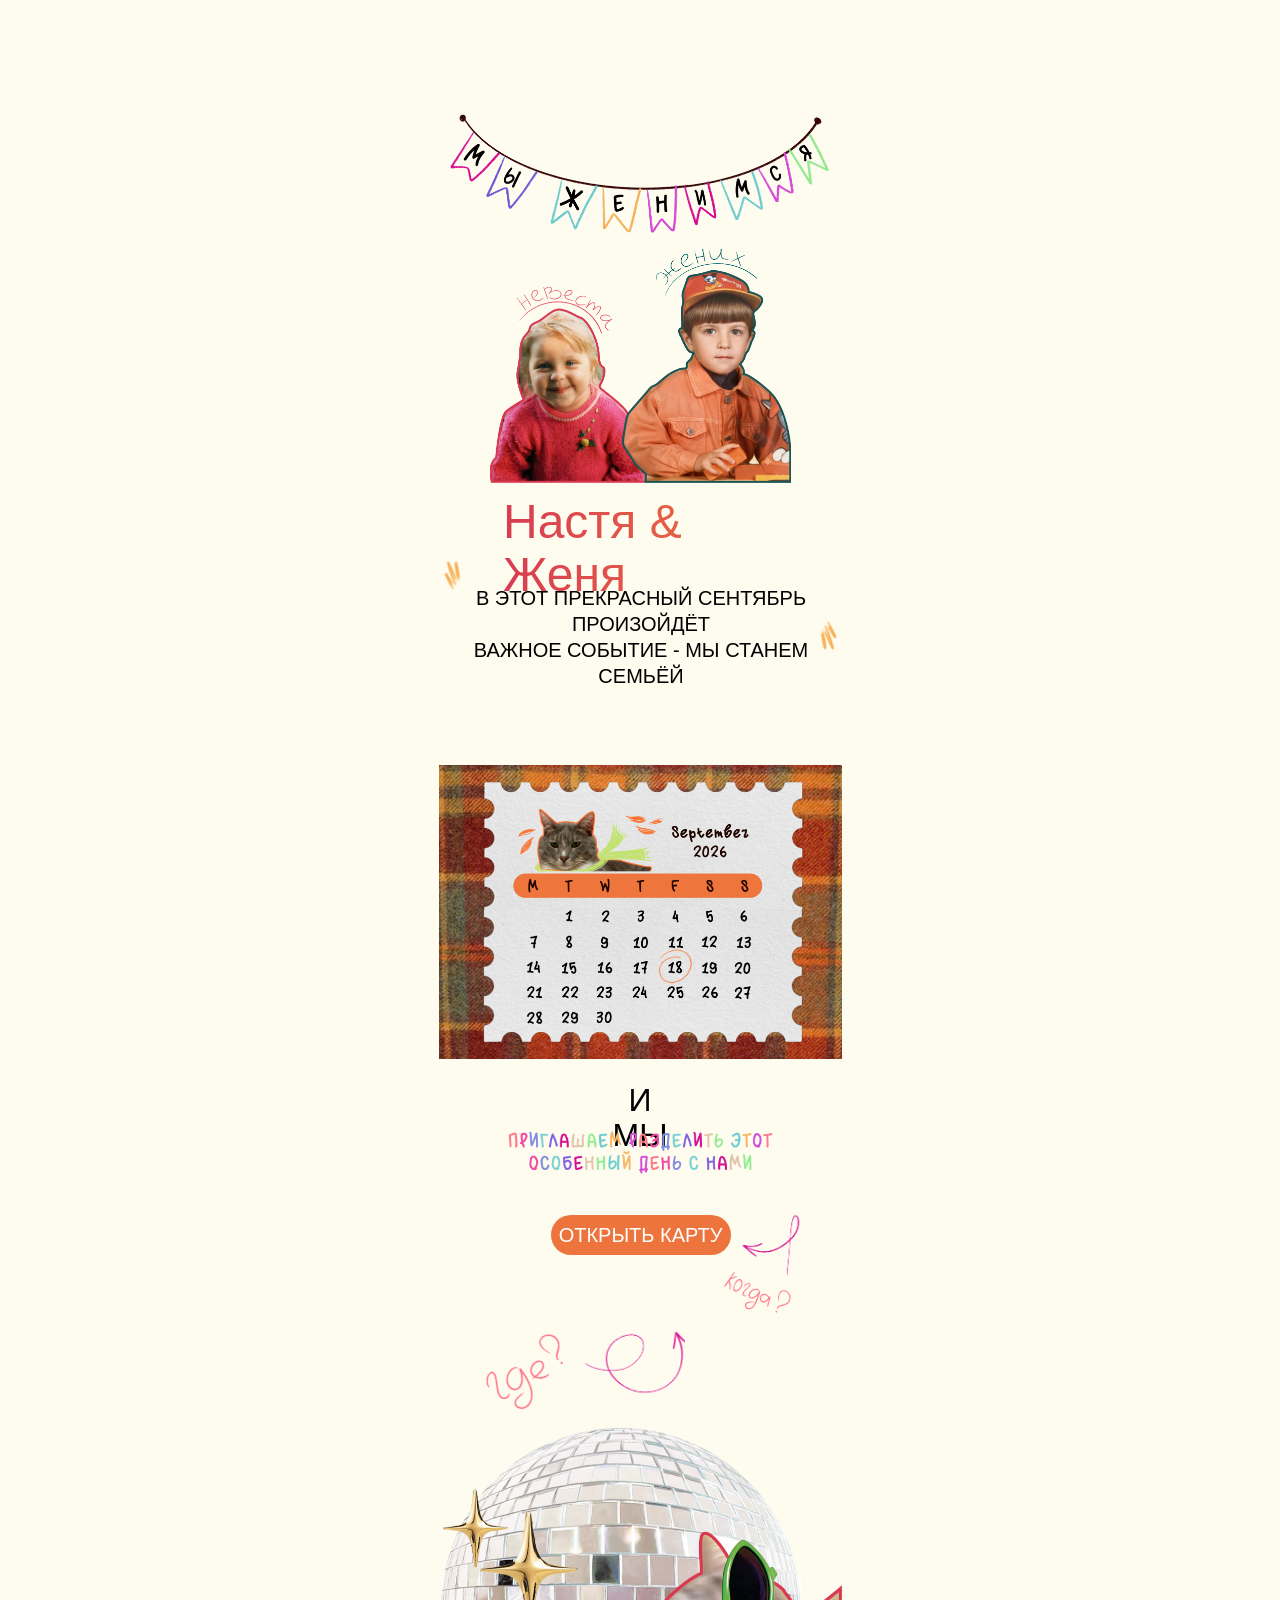
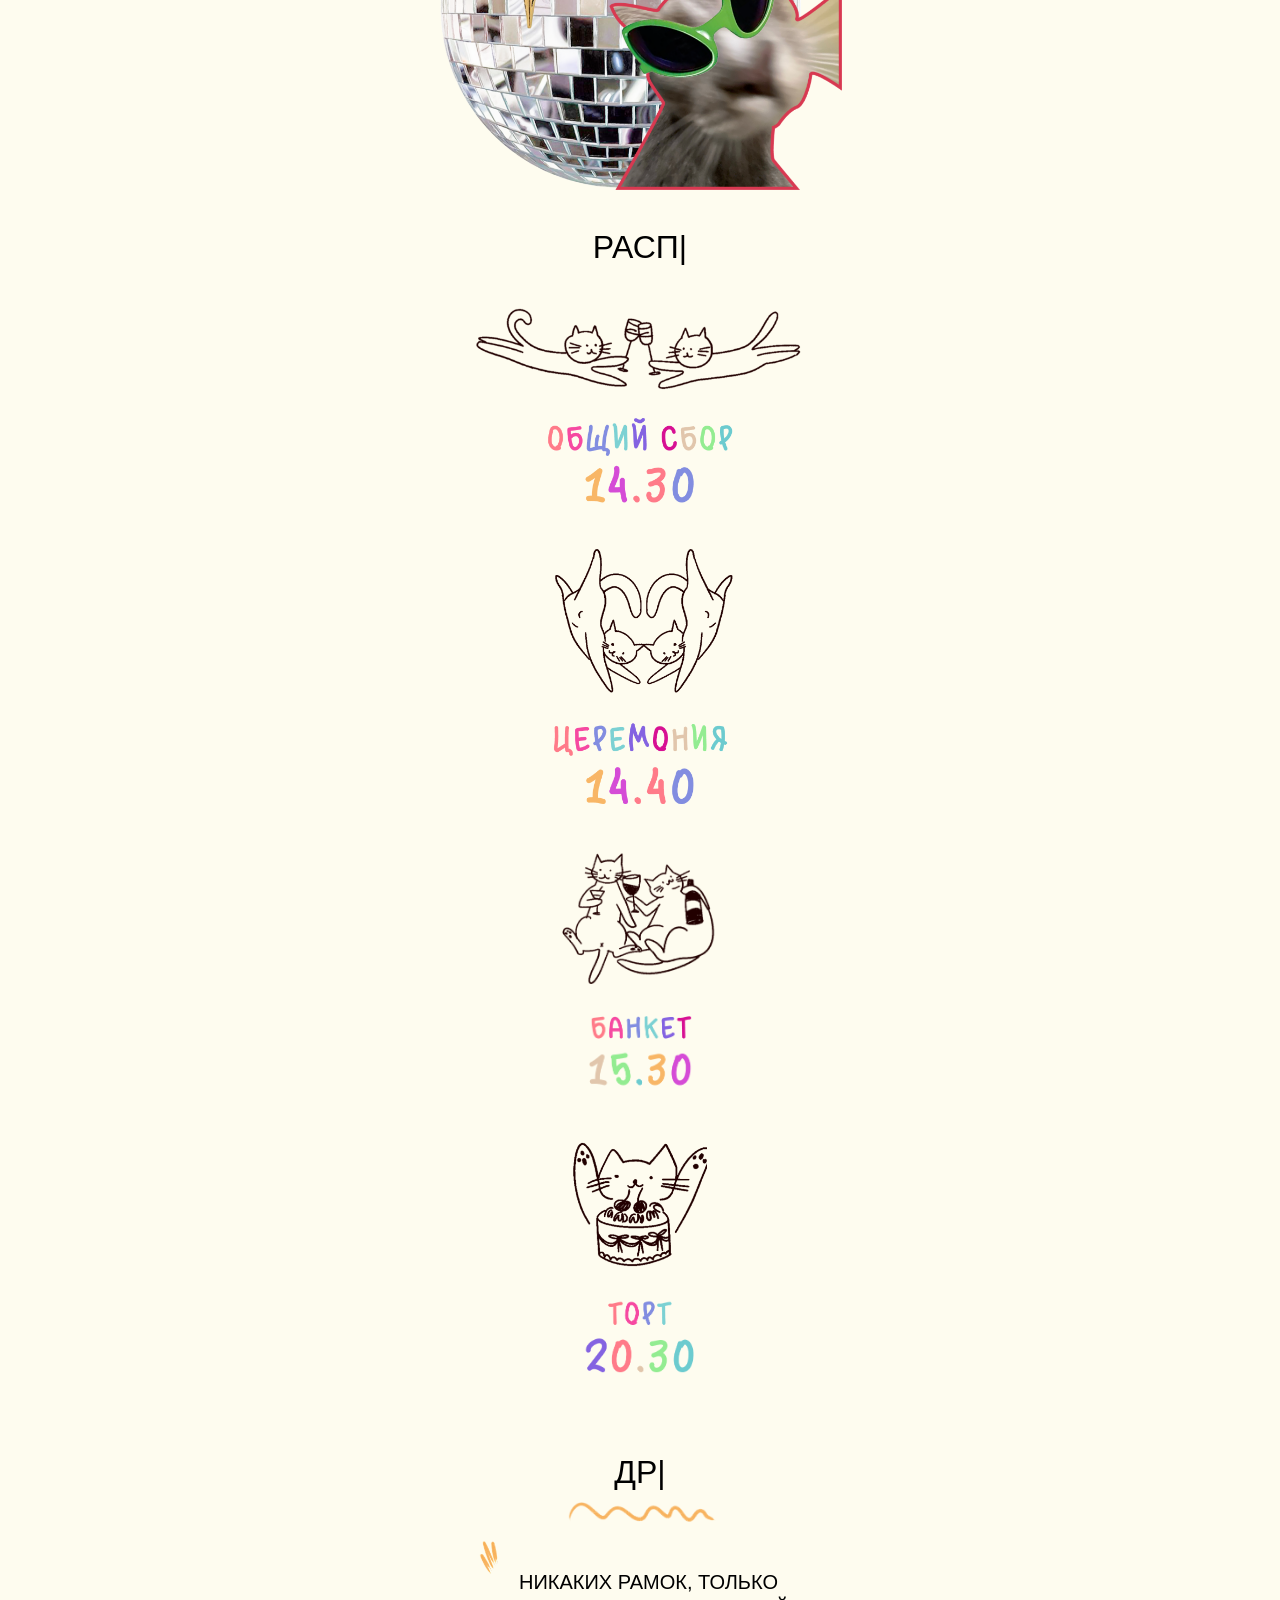
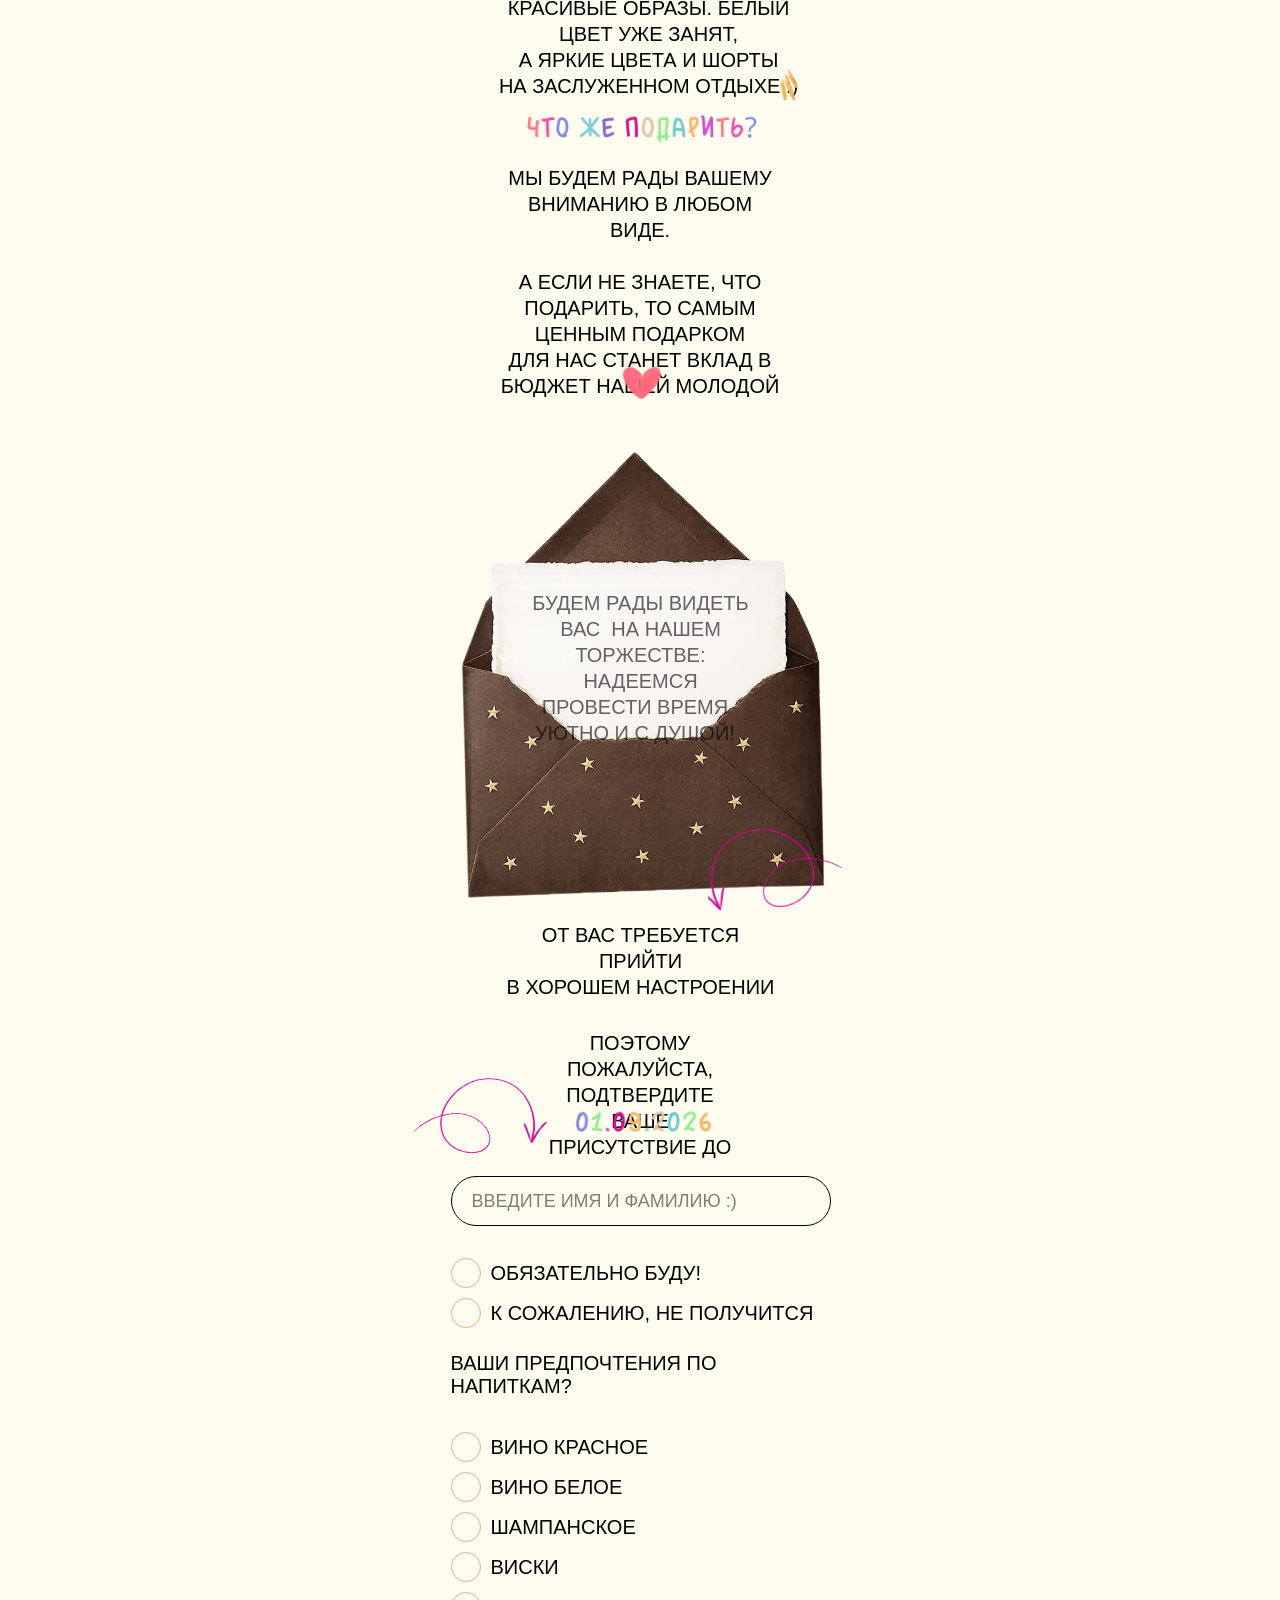
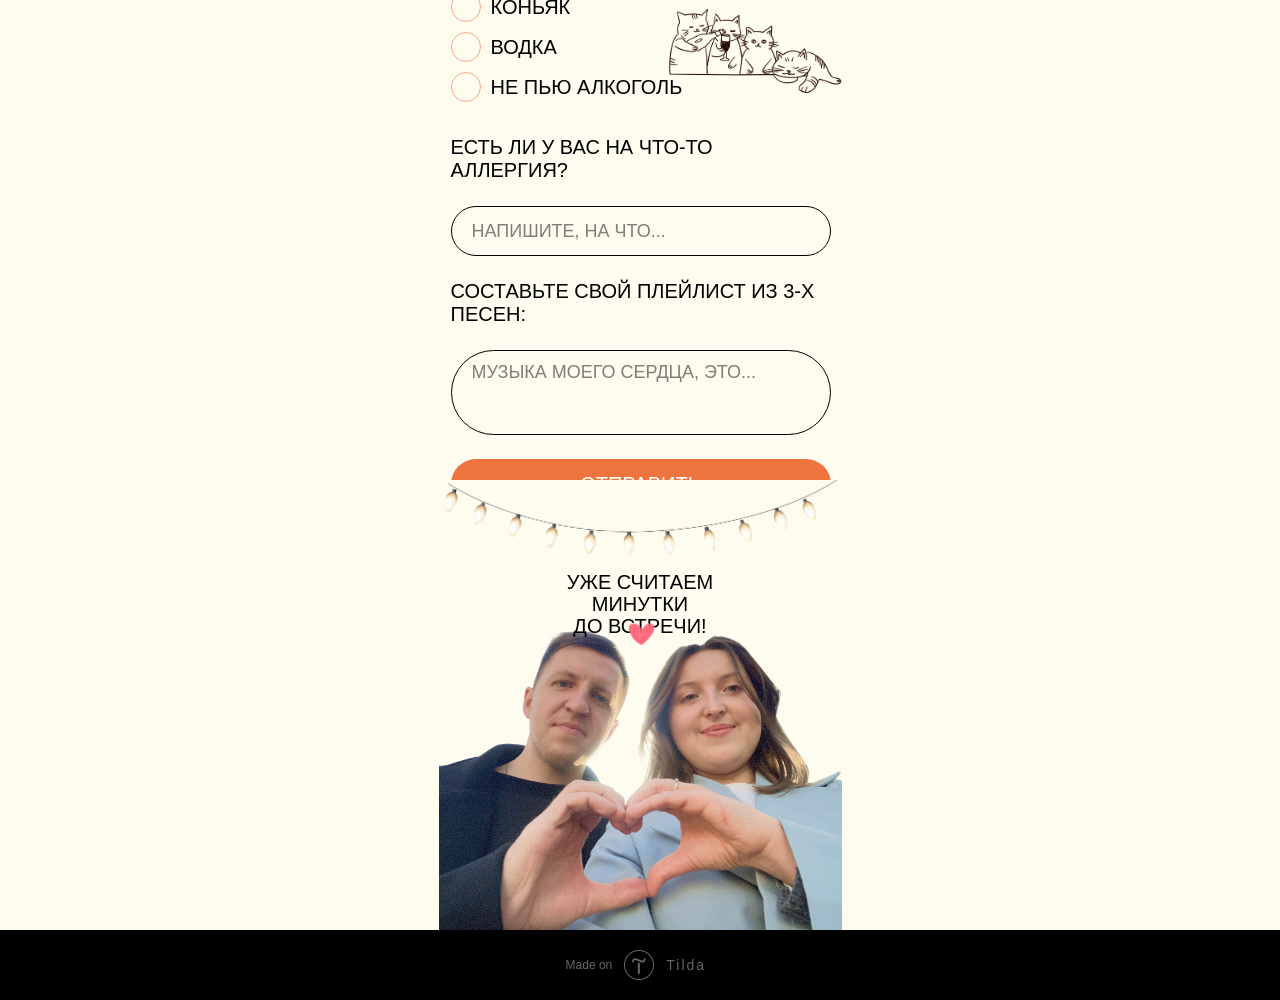
==== commit 7e6c8bf8: "modified:   index.html" ====
--- a/index.html
+++ b/index.html
@@ -25,7 +25,7 @@
     <!--favicons-->
     <link
       rel="shortcut icon"
-      href="/images/tildafavicon.ico"
+      href="images/tildafavicon.ico"
       type="image/x-icon"
     />
     <!--/favicons-->
@@ -37,28 +37,28 @@
     ></script>
     <link
       rel="stylesheet"
-      href="/css/tilda-grid-3.0.min.css"
+      href="css/tilda-grid-3.0.min.css"
       type="text/css"
       media="all"
       onerror="this.loaderr = 'y'"
     />
     <link
       rel="stylesheet"
-      href="/css/tilda-blocks-page196505209.min.css?t=1787654492"
+      href="css/tilda-blocks-page196505209.min.css?t=1787654492"
       type="text/css"
       media="all"
       onerror="this.loaderr = 'y'"
     />
     <link
       rel="stylesheet"
-      href="/css/tilda-animation-2.0.min.css"
+      href="css/tilda-animation-2.0.min.css"
       type="text/css"
       media="all"
       onerror="this.loaderr = 'y'"
     />
     <link
       rel="stylesheet"
-      href="/css/tilda-forms-1.0.min.css"
+      href="css/tilda-forms-1.0.min.css"
       type="text/css"
       media="all"
       onerror="this.loaderr = 'y'"
@@ -578,7 +578,7 @@
             >
               <div
                 class="tn-atom t-bgimg"
-                data-original="/images/tild3966-3834-4439-b531-386536353866____.png"
+                data-original="images/tild3966-3834-4439-b531-386536353866____.png"
                 aria-label=""
                 role="img"
               ></div>
@@ -609,7 +609,7 @@
             >
               <div
                 class="tn-atom t-bgimg"
-                data-original="/images/tild3432-3964-4831-a666-633435316364__photo.png"
+                data-original="images/tild3432-3964-4831-a666-633435316364__photo.png"
                 aria-label=""
                 role="img"
               ></div>
@@ -692,7 +692,7 @@
             >
               <div
                 class="tn-atom t-bgimg"
-                data-original="/images/tild6438-6233-4139-a239-633338303565__zvezdy_polosochki_2.png"
+                data-original="images/tild6438-6233-4139-a239-633338303565__zvezdy_polosochki_2.png"
                 aria-label=""
                 role="img"
               ></div>
@@ -727,7 +727,7 @@
             >
               <div
                 class="tn-atom t-bgimg"
-                data-original="/images/tild6438-6233-4139-a239-633338303565__zvezdy_polosochki_2.png"
+                data-original="images/tild6438-6233-4139-a239-633338303565__zvezdy_polosochki_2.png"
                 aria-label=""
                 role="img"
               ></div>
@@ -1139,7 +1139,7 @@
             >
               <div
                 class="tn-atom t-bgimg"
-                data-original="/images/tild3838-3431-4030-b938-636330613766__photo.png"
+                data-original="images/tild3838-3431-4030-b938-636330613766__photo.png"
                 aria-label=""
                 role="img"
               ></div>
@@ -1223,7 +1223,7 @@
             >
               <div
                 class="tn-atom t-bgimg"
-                data-original="/images/tild3965-3562-4334-b363-626134396438__voprosy_2.png"
+                data-original="images/tild3965-3562-4334-b363-626134396438__voprosy_2.png"
                 aria-label=""
                 role="img"
               ></div>
@@ -1246,7 +1246,7 @@
             >
               <div
                 class="tn-atom t-bgimg"
-                data-original="/images/tild6435-6631-4263-b530-623262396631__photo.png"
+                data-original="images/tild6435-6631-4263-b530-623262396631__photo.png"
                 aria-label=""
                 role="img"
               ></div>
@@ -1273,7 +1273,7 @@
             >
               <div
                 class="tn-atom t-bgimg"
-                data-original="/images/tild3230-3966-4631-b731-633834353266__obvodka_1.png"
+                data-original="images/tild3230-3966-4631-b731-633834353266__obvodka_1.png"
                 aria-label=""
                 role="img"
               ></div>
@@ -1496,7 +1496,7 @@
             >
               <div
                 class="tn-atom t-bgimg"
-                data-original="/images/tild3331-3934-4262-a665-353862643361__strelochki_2.png"
+                data-original="images/tild3331-3934-4262-a665-353862643361__strelochki_2.png"
                 aria-label=""
                 role="img"
               ></div>
@@ -1524,7 +1524,7 @@
             >
               <div
                 class="tn-atom t-bgimg"
-                data-original="/images/tild6132-3961-4362-b362-343538323633__voprosy_1.png"
+                data-original="images/tild6132-3961-4362-b362-343538323633__voprosy_1.png"
                 aria-label=""
                 role="img"
               ></div>
@@ -1549,7 +1549,7 @@
             >
               <div
                 class="tn-atom t-bgimg"
-                data-original="/images/tild6239-3433-4331-b866-653036343134__-.png"
+                data-original="images/tild6239-3433-4331-b866-653036343134__-.png"
                 aria-label=""
                 role="img"
               ></div>
@@ -1793,7 +1793,7 @@
             >
               <div
                 class="tn-atom t-bgimg"
-                data-original="/images/tild3036-3830-4633-b934-346663653132__kotyki_1.png"
+                data-original="images/tild3036-3830-4633-b934-346663653132__kotyki_1.png"
                 aria-label=""
                 role="img"
               ></div>
@@ -1818,7 +1818,7 @@
             >
               <div
                 class="tn-atom t-bgimg"
-                data-original="/images/tild6265-6435-4137-b731-346438666234__1.png"
+                data-original="images/tild6265-6435-4137-b731-346438666234__1.png"
                 aria-label=""
                 role="img"
               ></div>
@@ -1843,7 +1843,7 @@
             >
               <div
                 class="tn-atom t-bgimg"
-                data-original="/images/tild3132-6461-4838-b766-373564376238__2.png"
+                data-original="images/tild3132-6461-4838-b766-373564376238__2.png"
                 aria-label=""
                 role="img"
               ></div>
@@ -1868,7 +1868,7 @@
             >
               <div
                 class="tn-atom t-bgimg"
-                data-original="/images/tild3663-3465-4366-b834-663830333961__kotyki_3.png"
+                data-original="images/tild3663-3465-4366-b834-663830333961__kotyki_3.png"
                 aria-label=""
                 role="img"
               ></div>
@@ -2071,7 +2071,7 @@
             >
               <div
                 class="tn-atom t-bgimg"
-                data-original="/images/tild3830-3632-4233-b638-393937386530__kotyki_4.png"
+                data-original="images/tild3830-3632-4233-b638-393937386530__kotyki_4.png"
                 aria-label=""
                 role="img"
               ></div>
@@ -2096,7 +2096,7 @@
             >
               <div
                 class="tn-atom t-bgimg"
-                data-original="/images/tild6630-3163-4665-a233-373635336334__3.png"
+                data-original="images/tild6630-3163-4665-a233-373635336334__3.png"
                 aria-label=""
                 role="img"
               ></div>
@@ -2121,7 +2121,7 @@
             >
               <div
                 class="tn-atom t-bgimg"
-                data-original="/images/tild6666-6536-4530-b464-343838363530__4.png"
+                data-original="images/tild6666-6536-4530-b464-343838363530__4.png"
                 aria-label=""
                 role="img"
               ></div>
@@ -2146,7 +2146,7 @@
             >
               <div
                 class="tn-atom t-bgimg"
-                data-original="/images/tild3735-3538-4464-a138-373334633363__kotyki_5.png"
+                data-original="images/tild3735-3538-4464-a138-373334633363__kotyki_5.png"
                 aria-label=""
                 role="img"
               ></div>
@@ -2523,7 +2523,7 @@
             >
               <div
                 class="tn-atom t-bgimg"
-                data-original="/images/tild3738-3665-4332-b065-653532356665__polosochki_2.png"
+                data-original="images/tild3738-3665-4332-b065-653532356665__polosochki_2.png"
                 aria-label=""
                 role="img"
               ></div>
@@ -2599,7 +2599,7 @@
             >
               <div
                 class="tn-atom t-bgimg"
-                data-original="/images/tild6438-6233-4139-a239-633338303565__zvezdy_polosochki_2.png"
+                data-original="images/tild6438-6233-4139-a239-633338303565__zvezdy_polosochki_2.png"
                 aria-label=""
                 role="img"
               ></div>
@@ -2628,7 +2628,7 @@
             >
               <div
                 class="tn-atom t-bgimg"
-                data-original="/images/tild6438-6233-4139-a239-633338303565__zvezdy_polosochki_2.png"
+                data-original="images/tild6438-6233-4139-a239-633338303565__zvezdy_polosochki_2.png"
                 aria-label=""
                 role="img"
               ></div>
@@ -2679,7 +2679,7 @@
             >
               <div
                 class="tn-atom t-bgimg"
-                data-original="/images/tild3262-6134-4161-a333-396330313865__5.png"
+                data-original="images/tild3262-6134-4161-a333-396330313865__5.png"
                 aria-label=""
                 role="img"
               ></div>
@@ -2709,7 +2709,7 @@
             >
               <div
                 class="tn-atom t-bgimg"
-                data-original="/images/tild6361-3638-4334-a237-333662663035__serdechki_3.png"
+                data-original="images/tild6361-3638-4334-a237-333662663035__serdechki_3.png"
                 aria-label=""
                 role="img"
               ></div>
@@ -2972,7 +2972,7 @@
             >
               <div
                 class="tn-atom t-bgimg"
-                data-original="/images/tild6239-3531-4233-b833-343238326139___1.png"
+                data-original="images/tild6239-3531-4233-b833-343238326139___1.png"
                 aria-label=""
                 role="img"
               ></div>
@@ -3051,7 +3051,7 @@
             >
               <div
                 class="tn-atom t-bgimg"
-                data-original="/images/tild3331-3934-4262-a665-353862643361__strelochki_2.png"
+                data-original="images/tild3331-3934-4262-a665-353862643361__strelochki_2.png"
                 aria-label=""
                 role="img"
               ></div>
@@ -3294,7 +3294,7 @@
             >
               <div
                 class="tn-atom t-bgimg"
-                data-original="/images/tild3430-3434-4236-a535-623137333939__noroot.png"
+                data-original="images/tild3430-3434-4236-a535-623137333939__noroot.png"
                 aria-label=""
                 role="img"
               ></div>
@@ -3341,7 +3341,7 @@
             >
               <div
                 class="tn-atom t-bgimg"
-                data-original="/images/tild3465-3161-4266-b562-343461323163__photo.png"
+                data-original="images/tild3465-3161-4266-b562-343461323163__photo.png"
                 aria-label=""
                 role="img"
               ></div>
@@ -3364,7 +3364,7 @@
             >
               <div
                 class="tn-atom t-bgimg"
-                data-original="/images/tild3930-3137-4665-b230-336635656537__koty_degustatory_1.png"
+                data-original="images/tild3930-3137-4665-b230-336635656537__koty_degustatory_1.png"
                 aria-label=""
                 role="img"
               ></div>
@@ -3650,7 +3650,7 @@
             >
               <div
                 class="tn-atom t-bgimg"
-                data-original="/images/tild6438-3834-4933-b565-346563636234__1.png"
+                data-original="images/tild6438-3834-4933-b565-346563636234__1.png"
                 aria-label=""
                 role="img"
               ></div>
@@ -3674,7 +3674,7 @@
             >
               <div
                 class="tn-atom t-bgimg"
-                data-original="/images/tild6335-3765-4131-a563-303537353935__photo.png"
+                data-original="images/tild6335-3765-4131-a563-303537353935__photo.png"
                 aria-label=""
                 role="img"
               ></div>
@@ -3723,7 +3723,7 @@
             >
               <div
                 class="tn-atom t-bgimg"
-                data-original="/images/tild6361-3638-4334-a237-333662663035__serdechki_3.png"
+                data-original="images/tild6361-3638-4334-a237-333662663035__serdechki_3.png"
                 aria-label=""
                 role="img"
               ></div>
@@ -3790,7 +3790,7 @@
           window,
           "1031041704a1c101be3823a9adf5eb09",
           "script",
-          "/js/tilda-stat-1.0.min.js",
+          "js/tilda-stat-1.0.min.js",
         );
       }, 2000);
     </script>
